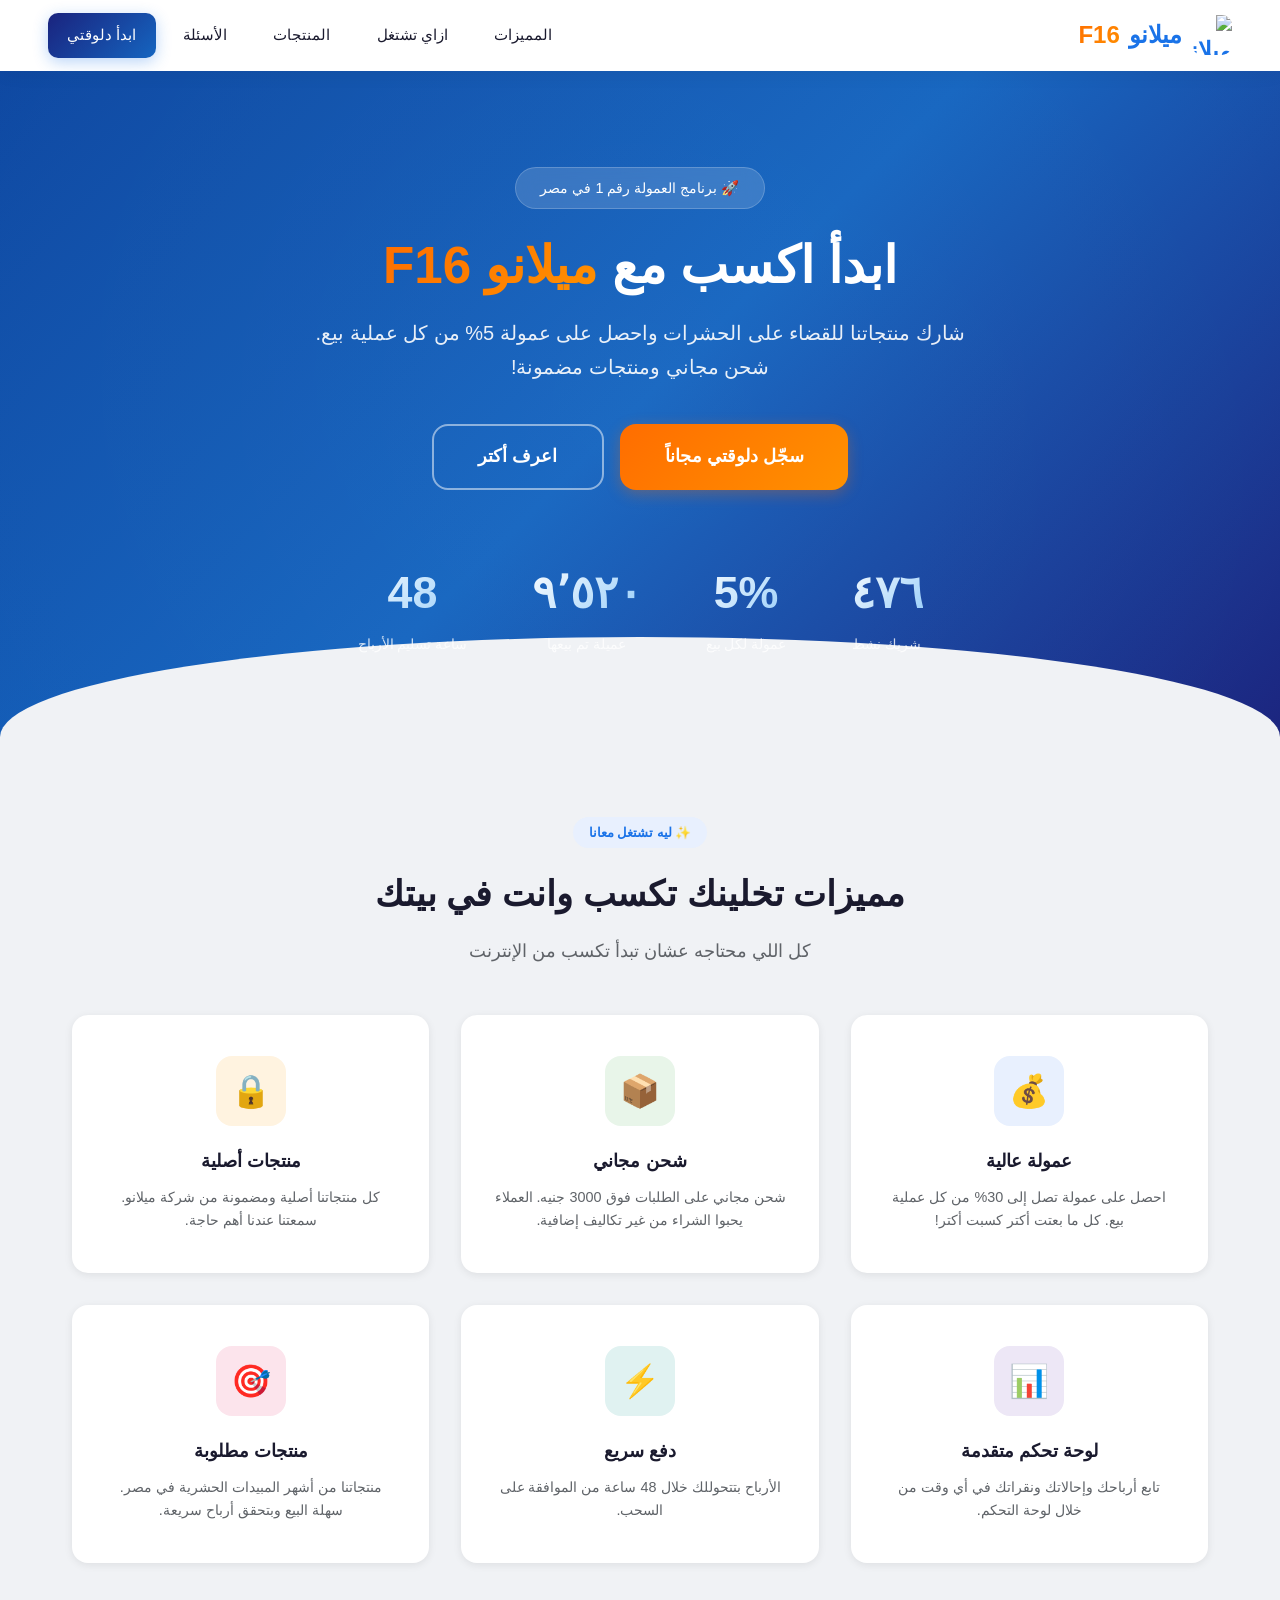
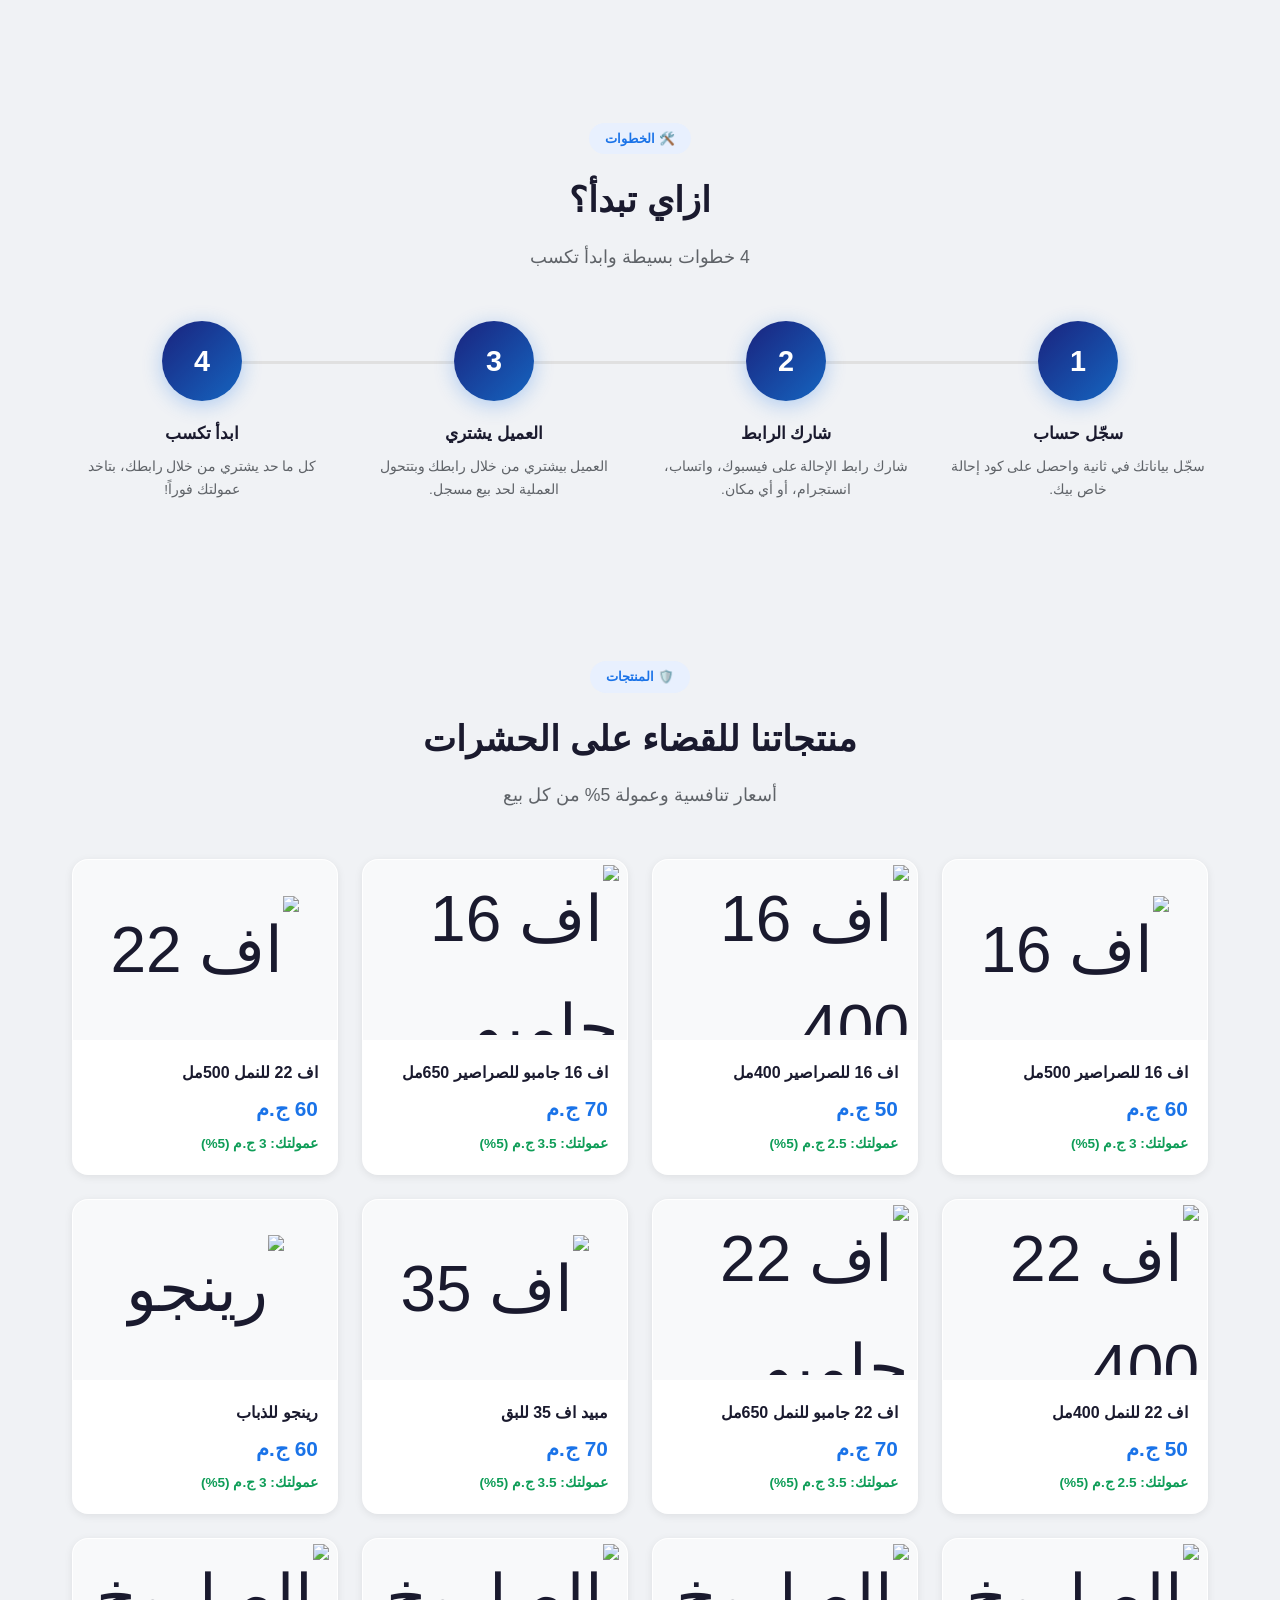
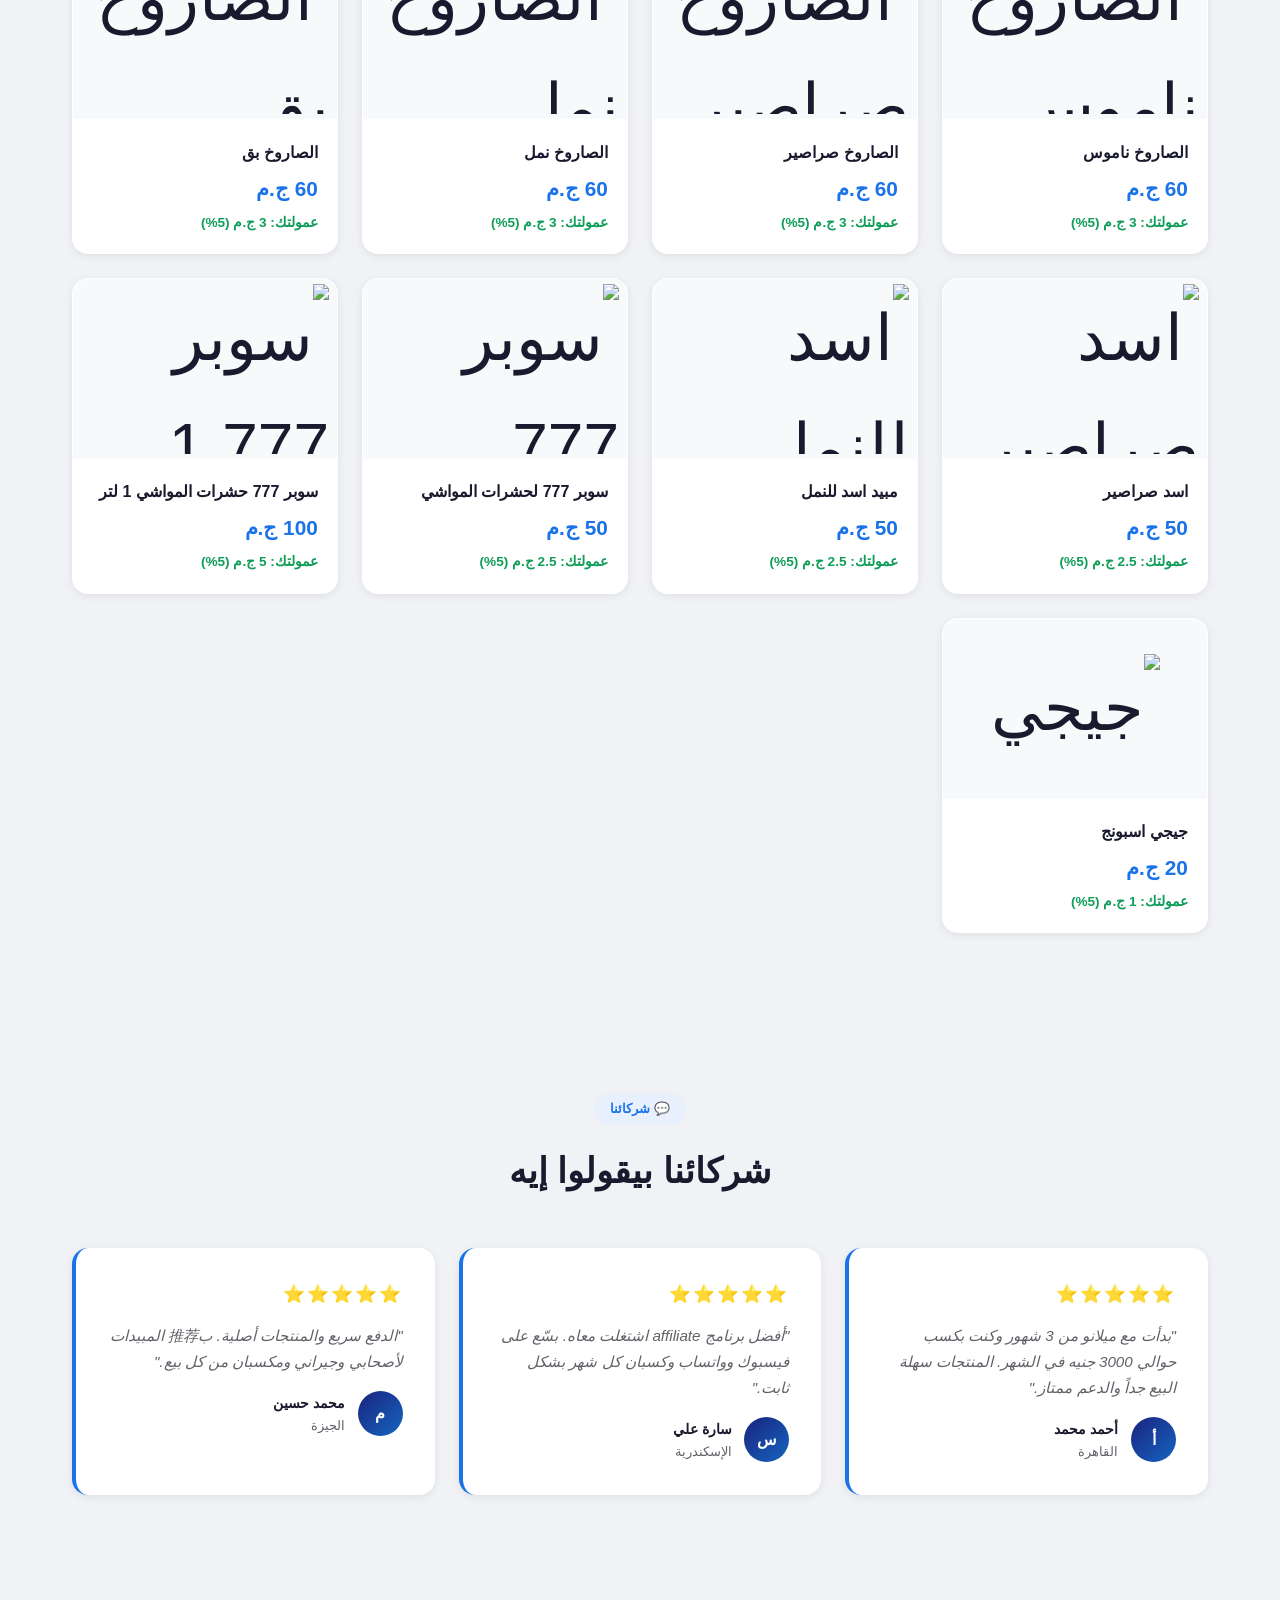
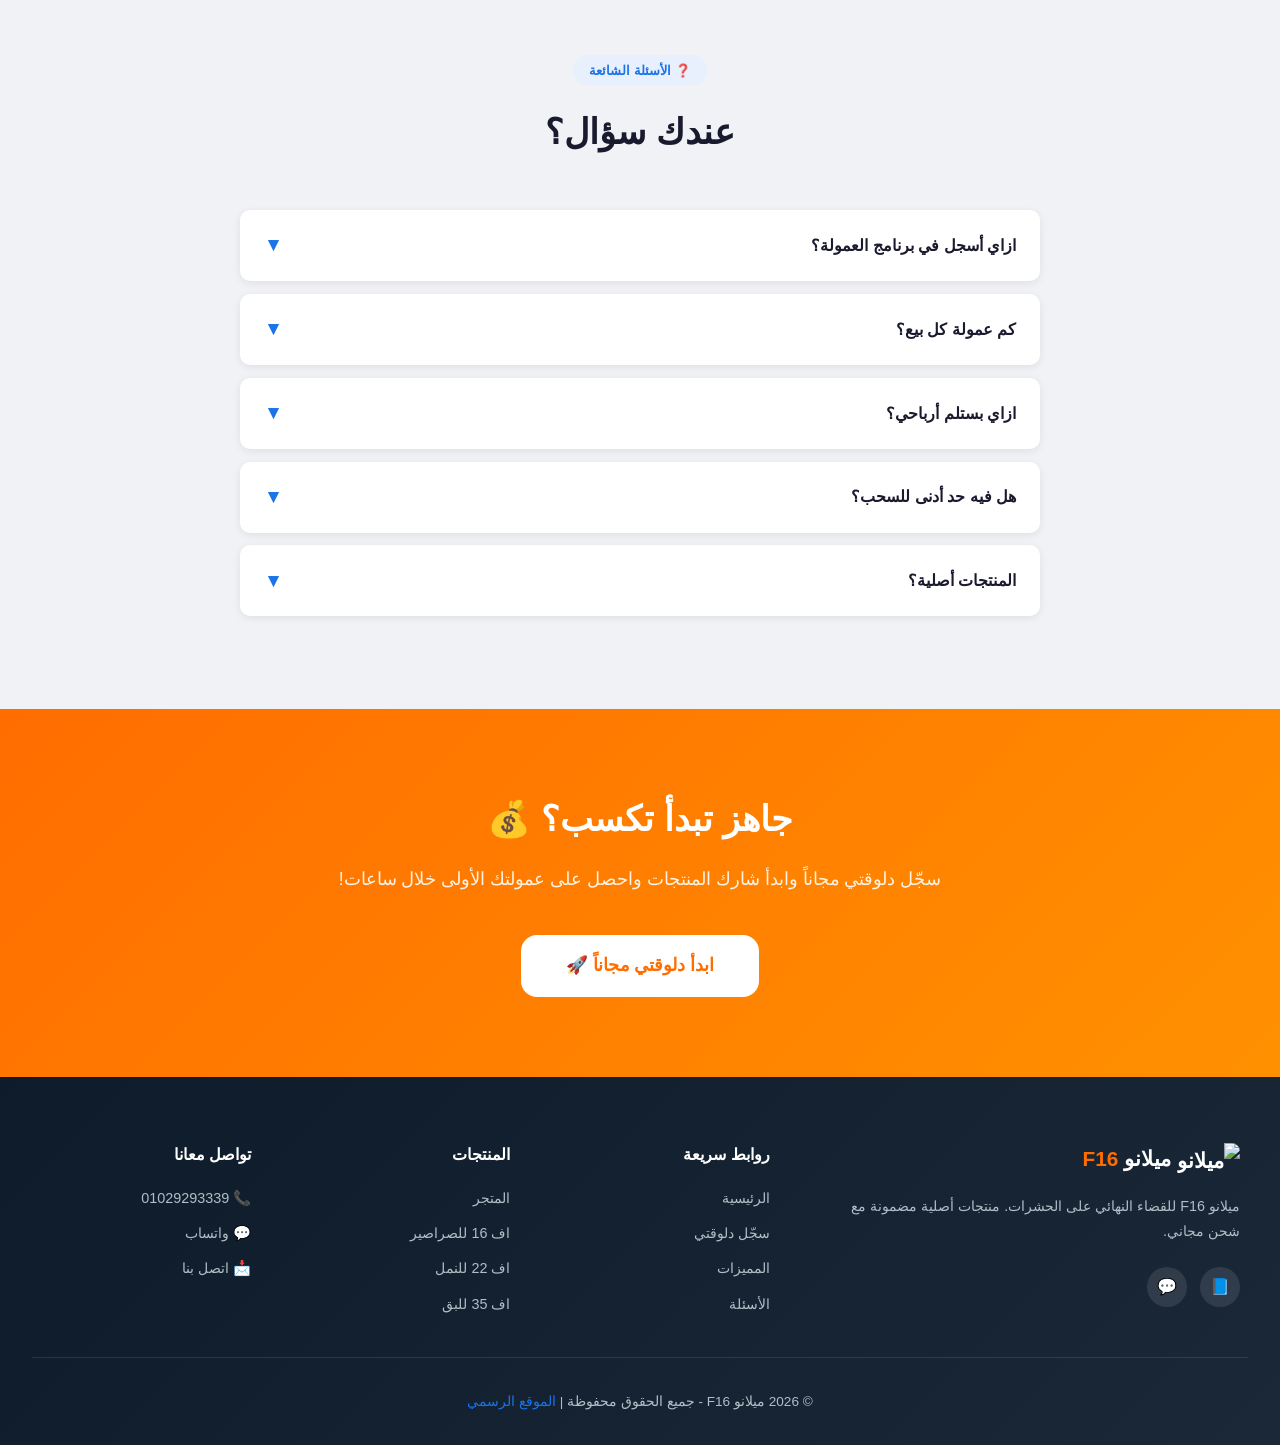
==== index.html @ 11ebfd8c "feat: add real brand logo + all 16 products with real images from milanof16.com" ====
<!DOCTYPE html>
<html lang="ar" dir="rtl">
<head>
  <meta charset="UTF-8">
  <meta name="viewport" content="width=device-width, initial-scale=1.0">
  <title>ميلانو F16 - برنامج الشراكة والعمولة</title>
  <link rel="stylesheet" href="css/landing.css">
  <link rel="icon" href="data:image/svg+xml,<svg xmlns='http://www.w3.org/2000/svg' viewBox='0 0 100 100'><text y='.9em' font-size='90'>🛡️</text></svg>">
</head>
<body>

  <nav class="navbar" id="navbar">
    <a href="index.html" class="navbar-brand">
      <img src="https://assets.wuiltstore.com/cmksv9bcw0ki601gn64lf4joy_Gemini_Generated_Image_8x0fug8x0fug8x0f.webp" alt="ميلانو" style="width:40px;height:40px;border-radius:10px;object-fit:cover">
      ميلانو <span>F16</span>
    </a>
    <div class="navbar-links">
      <a href="#features">المميزات</a>
      <a href="#how-it-works">ازاي تشتغل</a>
      <a href="#products">المنتجات</a>
      <a href="#faq">الأسئلة</a>
      <a href="auth.html" class="btn btn-primary">ابدأ دلوقتي</a>
    </div>
    <button class="mobile-toggle" onclick="document.querySelector('.navbar-links').classList.toggle('show')">☰</button>
  </nav>

  <section class="hero">
    <div class="hero-content">
      <div class="hero-badge">🚀 برنامج العمولة رقم 1 في مصر</div>
      <h1>ابدأ اكسب مع <span class="highlight">ميلانو F16</span></h1>
      <p>شارك منتجاتنا للقضاء على الحشرات واحصل على عمولة 5% من كل عملية بيع. شحن مجاني ومنتجات مضمونة!</p>
      <div class="hero-buttons">
        <a href="auth.html" class="btn btn-secondary btn-lg">سجّل دلوقتي مجاناً</a>
        <a href="#how-it-works" class="btn btn-outline btn-lg">اعرف أكتر</a>
      </div>
      <div class="hero-stats">
        <div class="hero-stat"><span class="num counter" data-target="500">0</span><span class="label">شريك نشط</span></div>
        <div class="hero-stat"><span class="num">5%</span><span class="label">عمولة لكل بيع</span></div>
        <div class="hero-stat"><span class="num counter" data-target="10000">0</span><span class="label">عميلة تم بيعها</span></div>
        <div class="hero-stat"><span class="num">48</span><span class="label">ساعة تسليم الأرباح</span></div>
      </div>
    </div>
  </section>

  <section class="section" id="features">
    <div class="section-header animate-in">
      <span class="badge">✨ ليه تشتغل معانا</span>
      <h2>مميزات تخلينك تكسب وانت في بيتك</h2>
      <p>كل اللي محتاجه عشان تبدأ تكسب من الإنترنت</p>
    </div>
    <div class="features-grid">
      <div class="feature-card animate-in">
        <div class="feature-icon blue">💰</div>
        <h3>عمولة عالية</h3>
        <p>احصل على عمولة تصل إلى 30% من كل عملية بيع. كل ما بعتت أكتر كسبت أكتر!</p>
      </div>
      <div class="feature-card animate-in">
        <div class="feature-icon green">📦</div>
        <h3>شحن مجاني</h3>
        <p>شحن مجاني على الطلبات فوق 3000 جنيه. العملاء يحبوا الشراء من غير تكاليف إضافية.</p>
      </div>
      <div class="feature-card animate-in">
        <div class="feature-icon orange">🔒</div>
        <h3>منتجات أصلية</h3>
        <p>كل منتجاتنا أصلية ومضمونة من شركة ميلانو. سمعتنا عندنا أهم حاجة.</p>
      </div>
      <div class="feature-card animate-in">
        <div class="feature-icon purple">📊</div>
        <h3>لوحة تحكم متقدمة</h3>
        <p>تابع أرباحك وإحالاتك ونقراتك في أي وقت من خلال لوحة التحكم.</p>
      </div>
      <div class="feature-card animate-in">
        <div class="feature-icon teal">⚡</div>
        <h3>دفع سريع</h3>
        <p>الأرباح بتتحوللك خلال 48 ساعة من الموافقة على السحب.</p>
      </div>
      <div class="feature-card animate-in">
        <div class="feature-icon red">🎯</div>
        <h3>منتجات مطلوبة</h3>
        <p>منتجاتنا من أشهر المبيدات الحشرية في مصر. سهلة البيع وبتحقق أرباح سريعة.</p>
      </div>
    </div>
  </section>

  <section class="section" id="how-it-works" style="background:var(--bg)">
    <div class="section-header animate-in">
      <span class="badge">🛠️ الخطوات</span>
      <h2>ازاي تبدأ؟</h2>
      <p>4 خطوات بسيطة وابدأ تكسب</p>
    </div>
    <div class="steps-container animate-in">
      <div class="step">
        <div class="step-num">1</div>
        <h3>سجّل حساب</h3>
        <p>سجّل بياناتك في ثانية واحصل على كود إحالة خاص بيك.</p>
      </div>
      <div class="step">
        <div class="step-num">2</div>
        <h3>شارك الرابط</h3>
        <p>شارك رابط الإحالة على فيسبوك، واتساب، انستجرام، أو أي مكان.</p>
      </div>
      <div class="step">
        <div class="step-num">3</div>
        <h3>العميل يشتري</h3>
        <p>العميل بيشتري من خلال رابطك وبتتحول العملية لحد بيع مسجل.</p>
      </div>
      <div class="step">
        <div class="step-num">4</div>
        <h3>ابدأ تكسب</h3>
        <p>كل ما حد يشتري من خلال رابطك، بتاخد عمولتك فوراً!</p>
      </div>
    </div>
  </section>

  <section class="section" id="products">
    <div class="section-header animate-in">
      <span class="badge">🛡️ المنتجات</span>
      <h2>منتجاتنا للقضاء على الحشرات</h2>
      <p>أسعار تنافسية وعمولة 5% من كل بيع</p>
    </div>
    <div class="products-grid animate-in">
      <div class="product-card"><div class="product-img-wrap" style="background:#f8f9fa;padding:.5rem"><img src="https://assets.wuiltstore.com/cmdiu58cl1tl501ks9ehv955z_1750433241132832061.png" alt="اف 16" style="max-height:170px;object-fit:contain"></div><div class="product-info"><h3>اف 16 للصراصير 500مل</h3><div class="product-price">60 ج.م</div><div class="product-commission">عمولتك: 3 ج.م (5%)</div></div></div>
      <div class="product-card"><div class="product-img-wrap" style="background:#f8f9fa;padding:.5rem"><img src="https://assets.wuiltstore.com/cmd7u4z8219le01g5d3noe3f0_1750434193411593051.png" alt="اف 16 400" style="max-height:170px;object-fit:contain"></div><div class="product-info"><h3>اف 16 للصراصير 400مل</h3><div class="product-price">50 ج.م</div><div class="product-commission">عمولتك: 2.5 ج.م (5%)</div></div></div>
      <div class="product-card"><div class="product-img-wrap" style="background:#f8f9fa;padding:.5rem"><img src="https://assets.wuiltstore.com/cmd7u5z0v1ac701ksgbt298xa_1750432766294011606.png" alt="اف 16 جامبو" style="max-height:170px;object-fit:contain"></div><div class="product-info"><h3>اف 16 جامبو للصراصير 650مل</h3><div class="product-price">70 ج.م</div><div class="product-commission">عمولتك: 3.5 ج.م (5%)</div></div></div>
      <div class="product-card"><div class="product-img-wrap" style="background:#f8f9fa;padding:.5rem"><img src="https://assets.wuiltstore.com/cmd7u4uf619l601g5cufc88nk_1750433228528482556.png" alt="اف 22" style="max-height:170px;object-fit:contain"></div><div class="product-info"><h3>اف 22 للنمل 500مل</h3><div class="product-price">60 ج.م</div><div class="product-commission">عمولتك: 3 ج.م (5%)</div></div></div>
      <div class="product-card"><div class="product-img-wrap" style="background:#f8f9fa;padding:.5rem"><img src="https://assets.wuiltstore.com/cmd7u4v5019l701g5cnbm9rlr_1750434208208242738.png" alt="اف 22 400" style="max-height:170px;object-fit:contain"></div><div class="product-info"><h3>اف 22 للنمل 400مل</h3><div class="product-price">50 ج.م</div><div class="product-commission">عمولتك: 2.5 ج.م (5%)</div></div></div>
      <div class="product-card"><div class="product-img-wrap" style="background:#f8f9fa;padding:.5rem"><img src="https://assets.wuiltstore.com/cmd7u4yly19ld01g57jpf00ev_1750433166133488427.png" alt="اف 22 جامبو" style="max-height:170px;object-fit:contain"></div><div class="product-info"><h3>اف 22 جامبو للنمل 650مل</h3><div class="product-price">70 ج.م</div><div class="product-commission">عمولتك: 3.5 ج.م (5%)</div></div></div>
      <div class="product-card"><div class="product-img-wrap" style="background:#f8f9fa;padding:.5rem"><img src="https://assets.wuiltstore.com/cmd7u4vuk19l801g5c6103zlq_1750433213166894989.png" alt="اف 35" style="max-height:170px;object-fit:contain"></div><div class="product-info"><h3>مبيد اف 35 للبق</h3><div class="product-price">70 ج.م</div><div class="product-commission">عمولتك: 3.5 ج.م (5%)</div></div></div>
      <div class="product-card"><div class="product-img-wrap" style="background:#f8f9fa;padding:.5rem"><img src="https://assets.wuiltstore.com/cmd7u4tpy19l501g5fqpbbe6w_1750433182306448668.png" alt="رينجو" style="max-height:170px;object-fit:contain"></div><div class="product-info"><h3>رينجو للذباب</h3><div class="product-price">60 ج.م</div><div class="product-commission">عمولتك: 3 ج.م (5%)</div></div></div>
      <div class="product-card"><div class="product-img-wrap" style="background:#f8f9fa;padding:.5rem"><img src="https://assets.wuiltstore.com/cmitdyi7d031q01kqaq93e5t8_WhatsApp_Image_2025-12-05_at_23.33.20_186c2329.jpg" alt="الصاروخ ناموس" style="max-height:170px;object-fit:contain"></div><div class="product-info"><h3>الصاروخ ناموس</h3><div class="product-price">60 ج.م</div><div class="product-commission">عمولتك: 3 ج.م (5%)</div></div></div>
      <div class="product-card"><div class="product-img-wrap" style="background:#f8f9fa;padding:.5rem"><img src="https://assets.wuiltstore.com/cmg84mc0c15kp01hn1f3t2iyh__D9_82_D8_B7_D8_B9_D9_87.jpg" alt="الصاروخ صراصير" style="max-height:170px;object-fit:contain"></div><div class="product-info"><h3>الصاروخ صراصير</h3><div class="product-price">60 ج.م</div><div class="product-commission">عمولتك: 3 ج.م (5%)</div></div></div>
      <div class="product-card"><div class="product-img-wrap" style="background:#f8f9fa;padding:.5rem"><img src="https://assets.wuiltstore.com/cmerex8wa4fih01ks3rj791aa__D8_AA_D8_B5_D9_85_D9_8A_D9_85__D8_A8_D8_AF_D9_88_D9_86__D8_B9_D9_86_D9_88_D8_A7_D9_86__3_.jpg" alt="الصاروخ نمل" style="max-height:170px;object-fit:contain"></div><div class="product-info"><h3>الصاروخ نمل</h3><div class="product-price">60 ج.م</div><div class="product-commission">عمولتك: 3 ج.م (5%)</div></div></div>
      <div class="product-card"><div class="product-img-wrap" style="background:#f8f9fa;padding:.5rem"><img src="https://assets.wuiltstore.com/cmerhpqh64fpz01ksclji35r9__D8_AA_D8_B5_D9_85_D9_8A_D9_85__D8_A8_D8_AF_D9_88_D9_86__D8_B9_D9_86_D9_88_D8_A7_D9_86__4_.jpg" alt="الصاروخ بق" style="max-height:170px;object-fit:contain"></div><div class="product-info"><h3>الصاروخ بق</h3><div class="product-price">60 ج.م</div><div class="product-commission">عمولتك: 3 ج.م (5%)</div></div></div>
      <div class="product-card"><div class="product-img-wrap" style="background:#f8f9fa;padding:.5rem"><img src="https://assets.wuiltstore.com/cmkn1ziyo07bf01gn0z6r4q9e__D8_AA_D8_B5_D9_85_D9_8A_D9_85__D8_A8_D8_AF_D9_88_D9_86__D8_B9_D9_86_D9_88_D8_A7_D9_86__6_.webp" alt="اسد صراصير" style="max-height:170px;object-fit:contain"></div><div class="product-info"><h3>اسد صراصير</h3><div class="product-price">50 ج.م</div><div class="product-commission">عمولتك: 2.5 ج.م (5%)</div></div></div>
      <div class="product-card"><div class="product-img-wrap" style="background:#f8f9fa;padding:.5rem"><img src="https://assets.wuiltstore.com/cmkn1ylzv07b801gn8r0d7svf__D8_AA_D8_B5_D9_85_D9_8A_D9_85__D8_A8_D8_AF_D9_88_D9_86__D8_B9_D9_86_D9_88_D8_A7_D9_86__5_.webp" alt="اسد للنمل" style="max-height:170px;object-fit:contain"></div><div class="product-info"><h3>مبيد اسد للنمل</h3><div class="product-price">50 ج.م</div><div class="product-commission">عمولتك: 2.5 ج.م (5%)</div></div></div>
      <div class="product-card"><div class="product-img-wrap" style="background:#f8f9fa;padding:.5rem"><img src="https://assets.wuiltstore.com/cmd7u4xzw19lc01g5648d25e0_1750433199283459882.png" alt="سوبر 777" style="max-height:170px;object-fit:contain"></div><div class="product-info"><h3>سوبر 777 لحشرات المواشي</h3><div class="product-price">50 ج.م</div><div class="product-commission">عمولتك: 2.5 ج.م (5%)</div></div></div>
      <div class="product-card"><div class="product-img-wrap" style="background:#f8f9fa;padding:.5rem"><img src="https://assets.wuiltstore.com/cmqf9has002wk01jn3r8x2g3a_41cOrJRr_eL._AC_.webp" alt="سوبر 777 1 لتر" style="max-height:170px;object-fit:contain"></div><div class="product-info"><h3>سوبر 777 حشرات المواشي 1 لتر</h3><div class="product-price">100 ج.م</div><div class="product-commission">عمولتك: 5 ج.م (5%)</div></div></div>
      <div class="product-card"><div class="product-img-wrap" style="background:#f8f9fa;padding:.5rem"><img src="https://assets.wuiltstore.com/cmevy2pce4pi101ksg08reses__D8_AA_D8_B5_D9_85_D9_8A_D9_85__D8_A8_D8_AF_D9_88_D9_86__D8_B9_D9_86_D9_88_D8_A7_D9_86__6_.jpg" alt="جيجي" style="max-height:170px;object-fit:contain"></div><div class="product-info"><h3>جيجي اسبونج</h3><div class="product-price">20 ج.م</div><div class="product-commission">عمولتك: 1 ج.م (5%)</div></div></div>
    </div>
  </section>

  <section class="section" style="background:var(--bg)">
    <div class="section-header animate-in">
      <span class="badge">💬 شركائنا</span>
      <h2>شركائنا بيقولوا إيه</h2>
    </div>
    <div class="testimonials-grid animate-in">
      <div class="testimonial-card">
        <div class="testimonial-stars">⭐⭐⭐⭐⭐</div>
        <div class="testimonial-text">"بدأت مع ميلانو من 3 شهور وكنت بكسب حوالي 3000 جنيه في الشهر. المنتجات سهلة البيع جداً والدعم ممتاز."</div>
        <div class="testimonial-author">
          <div class="testimonial-avatar">أ</div>
          <div><div class="testimonial-name">أحمد محمد</div><div class="testimonial-role">القاهرة</div></div>
        </div>
      </div>
      <div class="testimonial-card">
        <div class="testimonial-stars">⭐⭐⭐⭐⭐</div>
        <div class="testimonial-text">"أفضل برنامج affiliate اشتغلت معاه. بسّع على فيسبوك وواتساب وكسبان كل شهر بشكل ثابت."</div>
        <div class="testimonial-author">
          <div class="testimonial-avatar">س</div>
          <div><div class="testimonial-name">سارة علي</div><div class="testimonial-role">الإسكندرية</div></div>
        </div>
      </div>
      <div class="testimonial-card">
        <div class="testimonial-stars">⭐⭐⭐⭐⭐</div>
        <div class="testimonial-text">"الدفع سريع والمنتجات أصلية. ب推荐 المبيدات لأصحابي وجيراني ومكسبان من كل بيع."</div>
        <div class="testimonial-author">
          <div class="testimonial-avatar">م</div>
          <div><div class="testimonial-name">محمد حسين</div><div class="testimonial-role">الجيزة</div></div>
        </div>
      </div>
    </div>
  </section>

  <section class="section" id="faq">
    <div class="section-header animate-in">
      <span class="badge">❓ الأسئلة الشائعة</span>
      <h2>عندك سؤال؟</h2>
    </div>
    <div class="faq-list animate-in">
      <div class="faq-item">
        <div class="faq-question" onclick="toggleFaq(this)">ازاي أسجل في برنامج العمولة؟ <span class="faq-arrow">▼</span></div>
        <div class="faq-answer">سجّل حساب مجاني من صفحة التسجيل، وهتحصل على كود إحالة خاص بيك تقدر تشاركه مع أي حد.</div>
      </div>
      <div class="faq-item">
        <div class="faq-question" onclick="toggleFaq(this)">كم عمولة كل بيع؟ <span class="faq-arrow">▼</span></div>
        <div class="faq-answer">العمولة 5% من سعر كل منتج. يعني لو بعت منتج ب 60 جنيه بتاخد 3 جنيه عمولة.</div>
      </div>
      <div class="faq-item">
        <div class="faq-question" onclick="toggleFaq(this)">ازاي بستلم أرباحي؟ <span class="faq-arrow">▼</span></div>
        <div class="faq-answer">بتطلب سحب من لوحة التحكم والدفع بيتم خلال 48 ساعة على فودافون كاش أو وي كاش.</div>
      </div>
      <div class="faq-item">
        <div class="faq-question" onclick="toggleFaq(this)">هل فيه حد أدنى للسحب؟ <span class="faq-arrow">▼</span></div>
        <div class="faq-answer">الحد الأدنى للسحب هو 50 جنيه مصري.</div>
      </div>
      <div class="faq-item">
        <div class="faq-question" onclick="toggleFaq(this)">المنتجات أصلية؟ <span class="faq-arrow">▼</span></div>
        <div class="faq-answer">أيوه، كل منتجاتنا أصلية ومضمونة من شركة ميلانو. سمعتنا عندنا أهم حاجة.</div>
      </div>
    </div>
  </section>

  <section class="cta">
    <h2>جاهز تبدأ تكسب؟ 💰</h2>
    <p>سجّل دلوقتي مجاناً وابدأ شارك المنتجات واحصل على عمولتك الأولى خلال ساعات!</p>
    <a href="auth.html" class="btn btn-lg" style="background:white;color:#ff6d00">ابدأ دلوقتي مجاناً 🚀</a>
  </section>

  <footer class="footer">
    <div class="footer-grid">
      <div>
        <div class="footer-brand"><img src="https://assets.wuiltstore.com/cmksv9bcw0ki601gn64lf4joy_Gemini_Generated_Image_8x0fug8x0fug8x0f.webp" alt="ميلانو" style="width:30px;height:30px;border-radius:8px;object-fit:cover;vertical-align:middle"> ميلانو <span>F16</span></div>
        <p class="footer-desc">ميلانو F16 للقضاء النهائي على الحشرات. منتجات أصلية مضمونة مع شحن مجاني.</p>
        <div class="footer-social">
          <a href="https://www.facebook.com/milanof16.22" target="_blank">📘</a>
          <a href="http://wa.me/+201551278606" target="_blank">💬</a>
        </div>
      </div>
      <div>
        <h4>روابط سريعة</h4>
        <ul class="footer-links">
          <li><a href="index.html">الرئيسية</a></li>
          <li><a href="auth.html">سجّل دلوقتي</a></li>
          <li><a href="#features">المميزات</a></li>
          <li><a href="#faq">الأسئلة</a></li>
        </ul>
      </div>
      <div>
        <h4>المنتجات</h4>
        <ul class="footer-links">
          <li><a href="http://milanof16.com/ar/shop">المتجر</a></li>
          <li><a href="#">اف 16 للصراصير</a></li>
          <li><a href="#">اف 22 للنمل</a></li>
          <li><a href="#">اف 35 للبق</a></li>
        </ul>
      </div>
      <div>
        <h4>تواصل معانا</h4>
        <ul class="footer-links">
          <li><a href="tel:01029293339">📞 01029293339</a></li>
          <li><a href="http://wa.me/+201551278606">💬 واتساب</a></li>
          <li><a href="http://milanof16.com/ar/contact-us">📩 اتصل بنا</a></li>
        </ul>
      </div>
    </div>
    <div class="footer-bottom">
      <p>© 2026 ميلانو F16 - جميع الحقوق محفوظة | <a href="http://milanof16.com/ar" style="color:var(--primary)">الموقع الرسمي</a></p>
    </div>
  </footer>

  <div class="toast-container" id="toast-container"></div>

  <script>
    function toggleFaq(el) {
      el.parentElement.classList.toggle('open');
    }

    // Navbar scroll effect
    window.addEventListener('scroll', () => {
      document.getElementById('navbar').classList.toggle('scrolled', window.scrollY > 50);
    });

    // Animate on scroll
    const observer = new IntersectionObserver((entries) => {
      entries.forEach(entry => {
        if (entry.isIntersecting) {
          entry.target.classList.add('visible');
        }
      });
    }, { threshold: 0.1 });

    document.querySelectorAll('.animate-in').forEach(el => observer.observe(el));

    // Counter animation
    function animateCounters() {
      document.querySelectorAll('.counter').forEach(counter => {
        const target = parseInt(counter.getAttribute('data-target'));
        const duration = 2000;
        const step = target / (duration / 16);
        let current = 0;
        const timer = setInterval(() => {
          current += step;
          if (current >= target) {
            counter.textContent = target.toLocaleString('ar-EG') + '+';
            clearInterval(timer);
          } else {
            counter.textContent = Math.floor(current).toLocaleString('ar-EG');
          }
        }, 16);
      });
    }

    // Run counter when hero is visible
    const heroObserver = new IntersectionObserver((entries) => {
      entries.forEach(entry => {
        if (entry.isIntersecting) {
          animateCounters();
          heroObserver.disconnect();
        }
      });
    });

    const heroStats = document.querySelector('.hero-stats');
    if (heroStats) heroObserver.observe(heroStats);

    // Toast notification
    function showToast(message, type = 'info') {
      const container = document.getElementById('toast-container');
      const toast = document.createElement('div');
      toast.className = `toast toast-${type}`;
      toast.innerHTML = message;
      container.appendChild(toast);
      setTimeout(() => toast.remove(), 3000);
    }
  </script>
</body>
</html>
---- css/landing.css ----
*{margin:0;padding:0;box-sizing:border-box}
:root{--primary:#1a73e8;--primary-dark:#1557b0;--primary-light:#e8f0fe;--secondary:#ff6d00;--secondary-dark:#e65100;--secondary-light:#fff3e0;--success:#0f9d58;--success-light:#e8f5e9;--danger:#d93025;--danger-light:#fce4ec;--warning:#f9ab00;--warning-light:#fff8e1;--purple:#7c4dff;--purple-light:#ede7f6;--teal:#00897b;--teal-light:#e0f2f1;--bg:#f0f2f5;--card-bg:#ffffff;--text:#1a1a2e;--text-secondary:#5f6368;--border:#e0e0e0;--shadow:0 2px 8px rgba(0,0,0,0.08);--shadow-md:0 4px 16px rgba(0,0,0,0.1);--shadow-lg:0 8px 32px rgba(0,0,0,0.15);--radius:16px;--radius-sm:10px;--radius-xs:6px}
body{font-family:'Segoe UI',Tahoma,Geneva,Verdana,sans-serif;direction:rtl;text-align:right;background:var(--bg);color:var(--text);line-height:1.7;min-height:100vh}
a{text-decoration:none;color:inherit}ul{list-style:none}img{max-width:100%}
::selection{background:var(--primary);color:white}
@keyframes fadeInUp{from{opacity:0;transform:translateY(30px)}to{opacity:1;transform:translateY(0)}}
@keyframes pulse{0%,100%{transform:scale(1)}50%{transform:scale(1.05)}}
@keyframes spin{to{transform:rotate(360deg)}}
@keyframes float{0%,100%{transform:translateY(0)}50%{transform:translateY(-10px)}}
@keyframes countUp{from{opacity:0;transform:scale(0.5)}to{opacity:1;transform:scale(1)}}
@keyframes slideIn{from{opacity:0;transform:translateX(20px)}to{opacity:1;transform:translateX(0)}}
.animate-in{opacity:0;transform:translateY(30px);transition:all 0.6s cubic-bezier(.22,1,.36,1)}.animate-in.visible{opacity:1;transform:translateY(0)}

.navbar{background:rgba(255,255,255,0.95);backdrop-filter:blur(20px);box-shadow:0 1px 20px rgba(0,0,0,0.06);padding:.8rem 3rem;display:flex;align-items:center;justify-content:space-between;position:sticky;top:0;z-index:1000;transition:all .3s}
.navbar.scrolled{box-shadow:0 4px 20px rgba(0,0,0,0.1)}
.navbar-brand{display:flex;align-items:center;gap:.6rem;font-size:1.5rem;font-weight:800;color:var(--primary)}
.navbar-brand .logo-icon{width:40px;height:40px;background:linear-gradient(135deg,#1a237e,#1565c0);border-radius:10px;display:flex;align-items:center;justify-content:center;color:white;font-size:1.2rem}
.navbar-brand span{background:linear-gradient(135deg,#ff6d00,#ff9100);-webkit-background-clip:text;-webkit-text-fill-color:transparent}
.navbar-links{display:flex;gap:.5rem;align-items:center}
.navbar-links a{padding:.6rem 1.2rem;border-radius:var(--radius-sm);font-weight:500;transition:all .3s;font-size:.95rem}
.navbar-links a:hover{background:var(--primary-light);color:var(--primary)}
.mobile-toggle{display:none;background:none;border:none;font-size:1.5rem;cursor:pointer;color:var(--text)}

.hero{background:linear-gradient(135deg,#0d47a1 0%,#1565c0 50%,#1a237e 100%);color:white;padding:6rem 2rem 5rem;text-align:center;position:relative;overflow:hidden}
.hero::before{content:'';position:absolute;top:-50%;left:-50%;width:200%;height:200%;background:radial-gradient(circle,rgba(255,255,255,0.03) 0%,transparent 70%);animation:pulse 8s ease-in-out infinite}
.hero::after{content:'';position:absolute;bottom:-100px;left:0;right:0;height:200px;background:var(--bg);border-radius:50% 50% 0 0}
.hero-content{position:relative;z-index:1;max-width:800px;margin:0 auto}
.hero-badge{display:inline-block;background:rgba(255,255,255,0.15);backdrop-filter:blur(10px);padding:.5rem 1.5rem;border-radius:50px;font-size:.9rem;margin-bottom:1.5rem;border:1px solid rgba(255,255,255,0.2);animation:fadeInUp .6s ease}
.hero h1{font-size:3.2rem;margin-bottom:1rem;animation:fadeInUp .8s ease;line-height:1.3}
.hero h1 .highlight{background:linear-gradient(135deg,#ff6d00,#ff9100);-webkit-background-clip:text;-webkit-text-fill-color:transparent;display:inline-block}
.hero p{font-size:1.25rem;opacity:.9;max-width:650px;margin:0 auto 2.5rem;animation:fadeInUp 1s ease}
.hero-buttons{display:flex;gap:1rem;justify-content:center;flex-wrap:wrap;animation:fadeInUp 1.2s ease}
.hero-stats{display:flex;justify-content:center;gap:4rem;margin-top:4rem;position:relative;z-index:1;animation:fadeInUp 1.4s ease}
.hero-stat{text-align:center}
.hero-stat .num{font-size:2.8rem;font-weight:800;display:block;background:linear-gradient(135deg,#fff,#90caf9);-webkit-background-clip:text;-webkit-text-fill-color:transparent}
.hero-stat .label{font-size:.9rem;opacity:.8}

.btn{display:inline-flex;align-items:center;justify-content:center;gap:.5rem;padding:.8rem 2rem;border-radius:var(--radius-sm);font-weight:600;font-size:1rem;cursor:pointer;border:none;transition:all .3s cubic-bezier(.22,1,.36,1);text-align:center;position:relative;overflow:hidden}
.btn:active{transform:scale(.97)}
.btn-primary{background:linear-gradient(135deg,#1a237e,#1565c0);color:white;box-shadow:0 4px 15px rgba(26,115,232,0.3)}
.btn-primary:hover{transform:translateY(-3px);box-shadow:0 8px 25px rgba(26,115,232,0.4)}
.btn-secondary{background:linear-gradient(135deg,#ff6d00,#ff9100);color:white;box-shadow:0 4px 15px rgba(255,109,0,0.3)}
.btn-secondary:hover{transform:translateY(-3px);box-shadow:0 8px 25px rgba(255,109,0,0.4)}
.btn-success{background:linear-gradient(135deg,#0f9d58,#00c853);color:white}
.btn-success:hover{transform:translateY(-3px)}
.btn-outline{background:transparent;color:white;border:2px solid rgba(255,255,255,0.5)}
.btn-outline:hover{background:white;color:var(--primary);border-color:white}
.btn-ghost{background:transparent;color:var(--text-secondary);border:1px solid var(--border)}
.btn-ghost:hover{background:var(--bg);border-color:var(--primary);color:var(--primary)}
.btn-lg{padding:1rem 2.8rem;font-size:1.1rem;border-radius:var(--radius)}
.btn-sm{padding:.45rem 1rem;font-size:.85rem}
.btn-block{display:flex;width:100%}

.section{padding:5rem 2rem;max-width:1200px;margin:0 auto}
.section-header{text-align:center;margin-bottom:3rem}
.section-header .badge{display:inline-block;background:var(--primary-light);color:var(--primary);padding:.3rem 1rem;border-radius:50px;font-size:.8rem;font-weight:600;margin-bottom:1rem}
.section-header h2{font-size:2.2rem;margin-bottom:.8rem}
.section-header p{color:var(--text-secondary);font-size:1.1rem;max-width:600px;margin:0 auto}

.features-grid{display:grid;grid-template-columns:repeat(3,1fr);gap:2rem}
.feature-card{background:var(--card-bg);border-radius:var(--radius);padding:2.5rem 2rem;text-align:center;box-shadow:var(--shadow);transition:all .4s cubic-bezier(.22,1,.36,1);position:relative;overflow:hidden;border:1px solid transparent}
.feature-card::before{content:'';position:absolute;top:0;left:0;right:0;height:4px;background:linear-gradient(135deg,#1a237e,#1565c0);transform:scaleX(0);transition:transform .4s}
.feature-card:hover{transform:translateY(-8px);box-shadow:var(--shadow-lg);border-color:var(--primary-light)}
.feature-card:hover::before{transform:scaleX(1)}
.feature-icon{width:70px;height:70px;border-radius:var(--radius);display:flex;align-items:center;justify-content:center;font-size:2rem;margin:0 auto 1.2rem;transition:transform .3s}
.feature-card:hover .feature-icon{transform:scale(1.1) rotate(-5deg)}
.feature-icon.blue{background:var(--primary-light)}.feature-icon.green{background:var(--success-light)}.feature-icon.orange{background:var(--secondary-light)}.feature-icon.purple{background:var(--purple-light)}.feature-icon.teal{background:var(--teal-light)}.feature-icon.red{background:var(--danger-light)}
.feature-card h3{margin-bottom:.6rem;font-size:1.15rem}.feature-card p{color:var(--text-secondary);font-size:.9rem;line-height:1.6}

.steps-container{display:grid;grid-template-columns:repeat(4,1fr);gap:2rem;margin-top:2rem;position:relative}
.steps-container::before{content:'';position:absolute;top:40px;left:10%;right:10%;height:3px;background:var(--border);z-index:0}
.step{text-align:center;position:relative;z-index:1}
.step-num{width:80px;height:80px;background:linear-gradient(135deg,#1a237e,#1565c0);color:white;border-radius:50%;display:flex;align-items:center;justify-content:center;font-size:1.8rem;font-weight:800;margin:0 auto 1.2rem;box-shadow:0 4px 20px rgba(26,115,232,0.3);transition:all .3s}
.step:hover .step-num{transform:scale(1.1);box-shadow:0 8px 30px rgba(26,115,232,0.4)}
.step h3{margin-bottom:.4rem;font-size:1.05rem}.step p{color:var(--text-secondary);font-size:.85rem}

.products-grid{display:grid;grid-template-columns:repeat(auto-fill,minmax(260px,1fr));gap:1.5rem}
.product-card{background:var(--card-bg);border-radius:var(--radius);overflow:hidden;box-shadow:var(--shadow);transition:all .3s;border:1px solid transparent}
.product-card:hover{transform:translateY(-5px);box-shadow:var(--shadow-lg);border-color:var(--primary-light)}
.product-img-wrap{height:180px;display:flex;align-items:center;justify-content:center;font-size:4rem;position:relative}
.product-info{padding:1.2rem}
.product-info h3{font-size:1rem;margin-bottom:.3rem}
.product-price{color:var(--primary);font-weight:700;font-size:1.3rem}
.product-commission{color:var(--success);font-size:.85rem;margin-top:.3rem;font-weight:600}

.cta{background:linear-gradient(135deg,#ff6d00,#ff9100);color:white;padding:5rem 2rem;text-align:center;position:relative;overflow:hidden}
.cta h2{font-size:2.2rem;margin-bottom:1rem;position:relative}
.cta p{margin-bottom:2.5rem;opacity:.9;font-size:1.1rem;position:relative}
.cta .btn{position:relative}

.testimonials-grid{display:grid;grid-template-columns:repeat(auto-fit,minmax(320px,1fr));gap:1.5rem}
.testimonial-card{background:var(--card-bg);border-radius:var(--radius);padding:2rem;box-shadow:var(--shadow);transition:all .3s;border-left:4px solid var(--primary)}
.testimonial-card:hover{transform:translateY(-3px);box-shadow:var(--shadow-md)}
.testimonial-stars{color:#ffc107;font-size:1.1rem;margin-bottom:.8rem;letter-spacing:2px}
.testimonial-text{color:var(--text-secondary);font-style:italic;margin-bottom:1rem;line-height:1.7;font-size:.95rem}
.testimonial-author{display:flex;align-items:center;gap:.8rem}
.testimonial-avatar{width:45px;height:45px;background:linear-gradient(135deg,#1a237e,#1565c0);border-radius:50%;display:flex;align-items:center;justify-content:center;color:white;font-weight:700}
.testimonial-name{font-weight:600;font-size:.9rem}.testimonial-role{font-size:.8rem;color:var(--text-secondary)}

.faq-list{max-width:800px;margin:0 auto}
.faq-item{background:var(--card-bg);border-radius:var(--radius-sm);margin-bottom:.8rem;box-shadow:var(--shadow);overflow:hidden;transition:all .3s}
.faq-item:hover{box-shadow:var(--shadow-md)}
.faq-question{padding:1.2rem 1.5rem;cursor:pointer;font-weight:600;display:flex;justify-content:space-between;align-items:center;transition:all .3s}
.faq-question:hover{color:var(--primary)}
.faq-arrow{transition:transform .3s;color:var(--primary);font-size:1.2rem}
.faq-item.open .faq-arrow{transform:rotate(180deg)}
.faq-answer{padding:0 1.5rem;max-height:0;overflow:hidden;transition:all .4s cubic-bezier(.22,1,.36,1);color:var(--text-secondary);font-size:.95rem;line-height:1.7}
.faq-item.open .faq-answer{padding:0 1.5rem 1.2rem;max-height:300px}

.footer{background:linear-gradient(135deg,#0d1b2a,#1b2838);color:#b0bec5;padding:4rem 2rem 2rem}
.footer-grid{display:grid;grid-template-columns:2fr 1fr 1fr 1fr;gap:3rem;max-width:1200px;margin:0 auto}
.footer-brand{font-size:1.3rem;font-weight:700;color:white;margin-bottom:1rem}.footer-brand span{color:var(--secondary)}
.footer-desc{font-size:.9rem;line-height:1.7;margin-bottom:1.5rem}
.footer h4{color:white;font-size:1rem;margin-bottom:1rem}
.footer-links li{margin-bottom:.5rem}.footer-links a{font-size:.9rem;transition:color .2s}.footer-links a:hover{color:var(--primary)}
.footer-social{display:flex;gap:.8rem}
.footer-social a{width:40px;height:40px;background:rgba(255,255,255,0.1);border-radius:50%;display:flex;align-items:center;justify-content:center;transition:all .3s;color:inherit}
.footer-social a:hover{background:var(--primary);color:white;transform:translateY(-3px)}
.footer-bottom{text-align:center;padding-top:2rem;margin-top:2rem;border-top:1px solid rgba(255,255,255,0.1);font-size:.85rem}

.auth-container{min-height:100vh;display:flex;align-items:center;justify-content:center;padding:2rem;background:linear-gradient(135deg,#0d47a1,#1a237e);position:relative;overflow:hidden}
.auth-container::before{content:'';position:absolute;top:-50%;left:-50%;width:200%;height:200%;background:radial-gradient(circle,rgba(255,255,255,0.03) 0%,transparent 70%);animation:pulse 8s ease-in-out infinite}
.auth-card{background:var(--card-bg);border-radius:var(--radius);box-shadow:var(--shadow-lg);width:100%;max-width:480px;padding:3rem;position:relative;z-index:1;animation:fadeInUp .6s ease}
.auth-header{text-align:center;margin-bottom:2rem}
.auth-header .logo{font-size:2rem;margin-bottom:.5rem}
.auth-header h1{font-size:1.8rem;margin-bottom:.3rem}.auth-header p{color:var(--text-secondary);font-size:.95rem}
.auth-tabs{display:flex;margin-bottom:2rem;background:var(--bg);border-radius:var(--radius-sm);padding:4px}
.auth-tab{flex:1;padding:.7rem;text-align:center;border-radius:8px;cursor:pointer;font-weight:600;transition:all .3s;border:none;background:transparent;font-size:.95rem;font-family:inherit}
.auth-tab.active{background:var(--primary);color:white;box-shadow:0 4px 12px rgba(26,115,232,0.3)}
.auth-divider{display:flex;align-items:center;gap:1rem;margin:1.5rem 0;color:var(--text-secondary);font-size:.85rem}
.auth-divider::before,.auth-divider::after{content:'';flex:1;height:1px;background:var(--border)}

.form-group{margin-bottom:1.2rem}
.form-group label{display:block;margin-bottom:.4rem;font-weight:600;font-size:.9rem}
.form-group input,.form-group select,.form-group textarea{width:100%;padding:.85rem 1rem;border:2px solid var(--border);border-radius:var(--radius-sm);font-size:1rem;transition:all .3s;font-family:inherit;background:var(--bg)}
.form-group input:focus,.form-group select:focus{outline:none;border-color:var(--primary);background:white;box-shadow:0 0 0 4px rgba(26,115,232,0.1)}
.form-error{color:var(--danger);font-size:.8rem;margin-top:.3rem}
.alert{padding:1rem 1.2rem;border-radius:var(--radius-sm);margin-bottom:1rem;font-size:.9rem;display:flex;align-items:center;gap:.8rem}
.alert-success{background:var(--success-light);color:#2e7d32;border:1px solid #c8e6c9}
.alert-error{background:var(--danger-light);color:#c62828;border:1px solid #f8bbd0}
.spinner{display:inline-block;width:20px;height:20px;border:3px solid rgba(255,255,255,0.3);border-radius:50%;border-top-color:white;animation:spin .8s linear infinite}
.spinner-dark{border-color:rgba(0,0,0,0.1);border-top-color:var(--primary)}

.counter{display:inline-block;animation:countUp .6s ease forwards}

@media(max-width:1024px){.features-grid{grid-template-columns:repeat(2,1fr)}.steps-container{grid-template-columns:repeat(2,1fr)}.footer-grid{grid-template-columns:repeat(2,1fr)}}
@media(max-width:768px){.navbar{padding:.8rem 1.5rem}.navbar-links{display:none}.mobile-toggle{display:block}.hero{padding:4rem 1.5rem}.hero h1{font-size:2rem}.hero-stats{flex-direction:column;gap:1.5rem}.features-grid{grid-template-columns:1fr}.steps-container{grid-template-columns:1fr}.footer-grid{grid-template-columns:1fr}.section{padding:3rem 1.5rem}.testimonials-grid{grid-template-columns:1fr}}
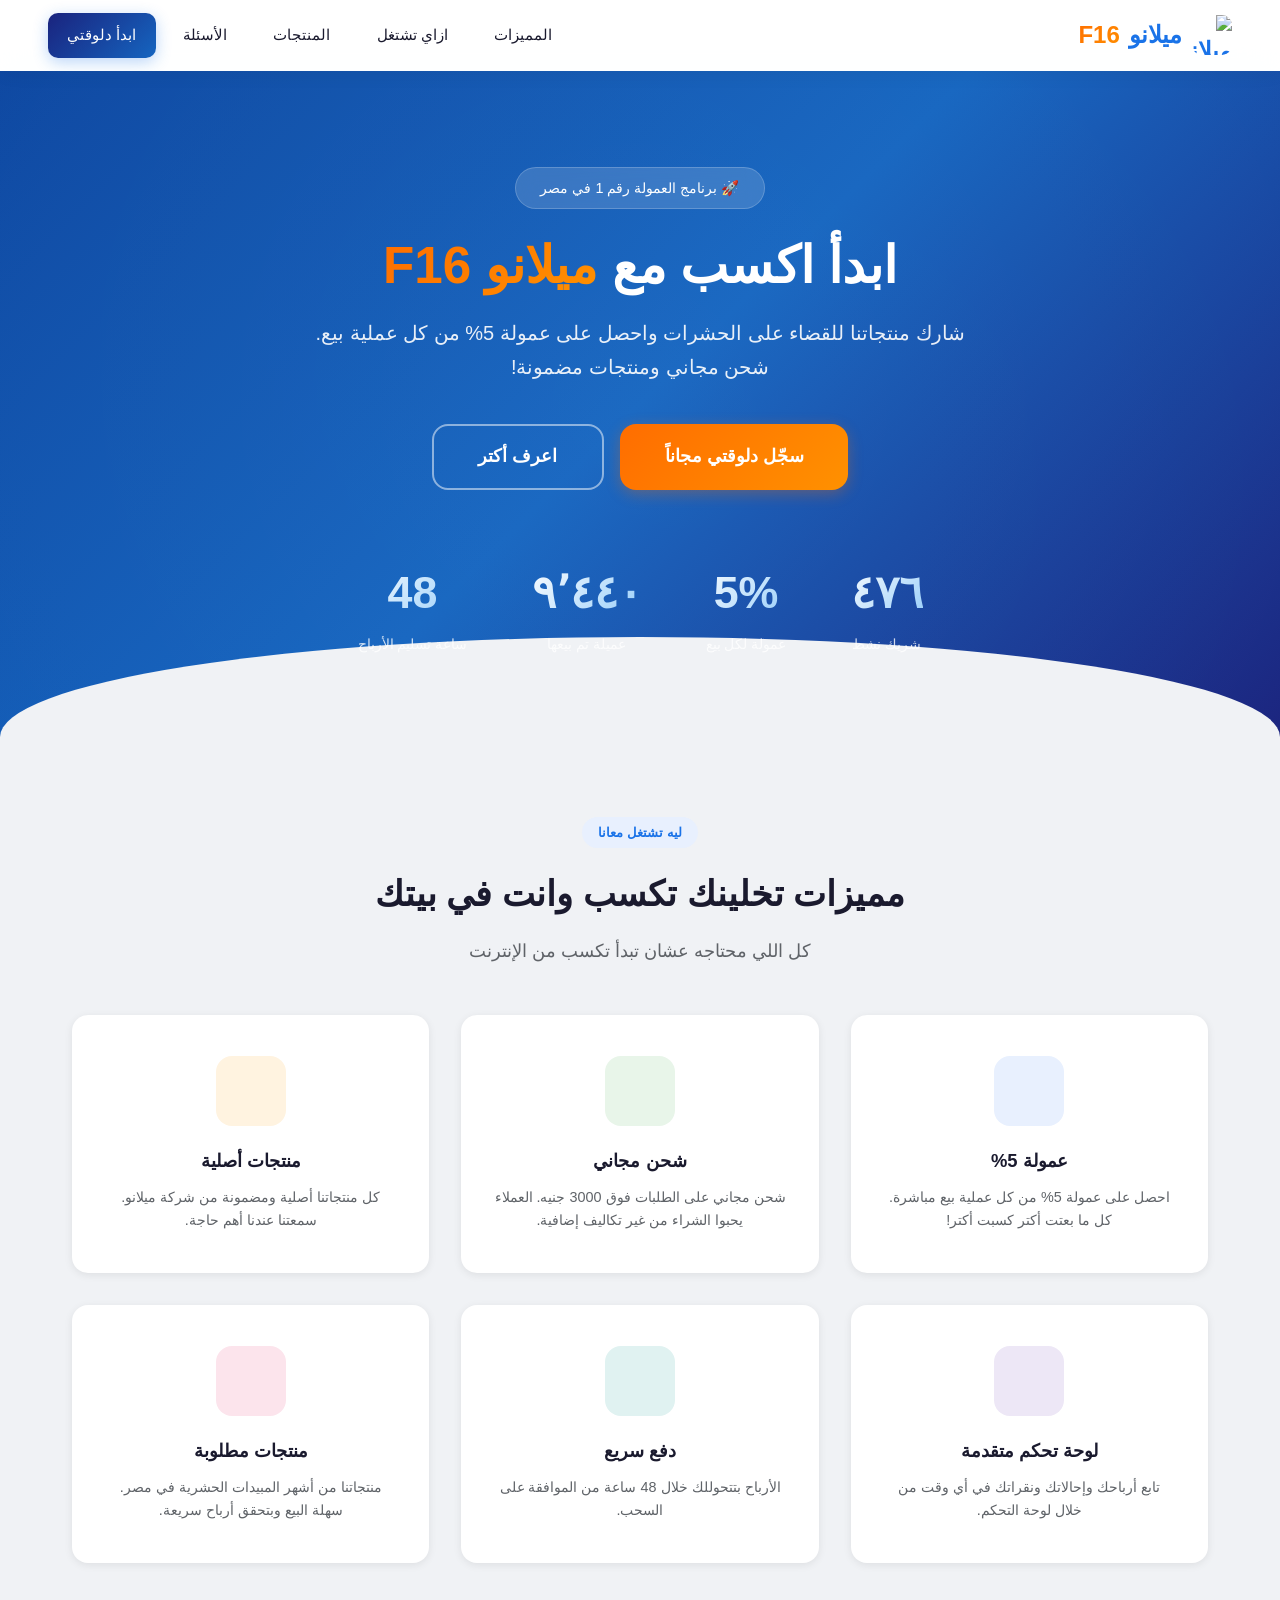
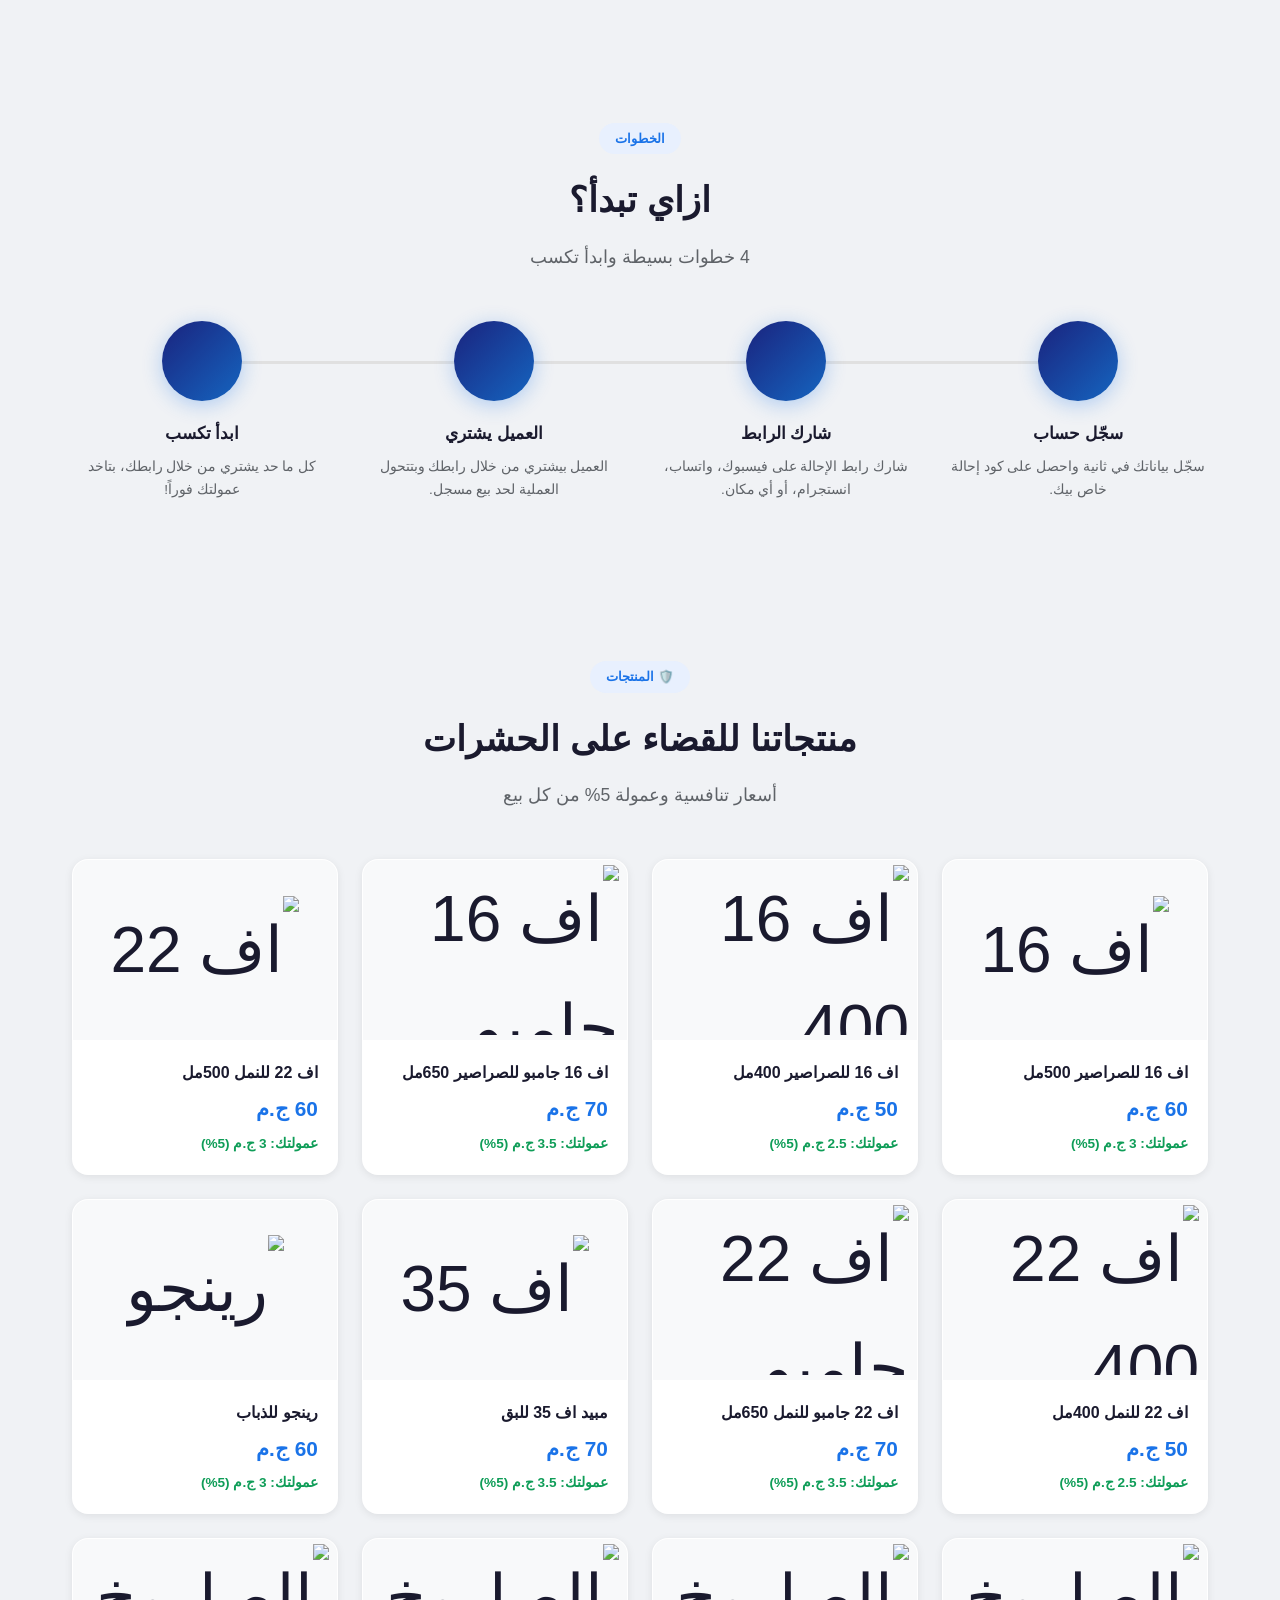
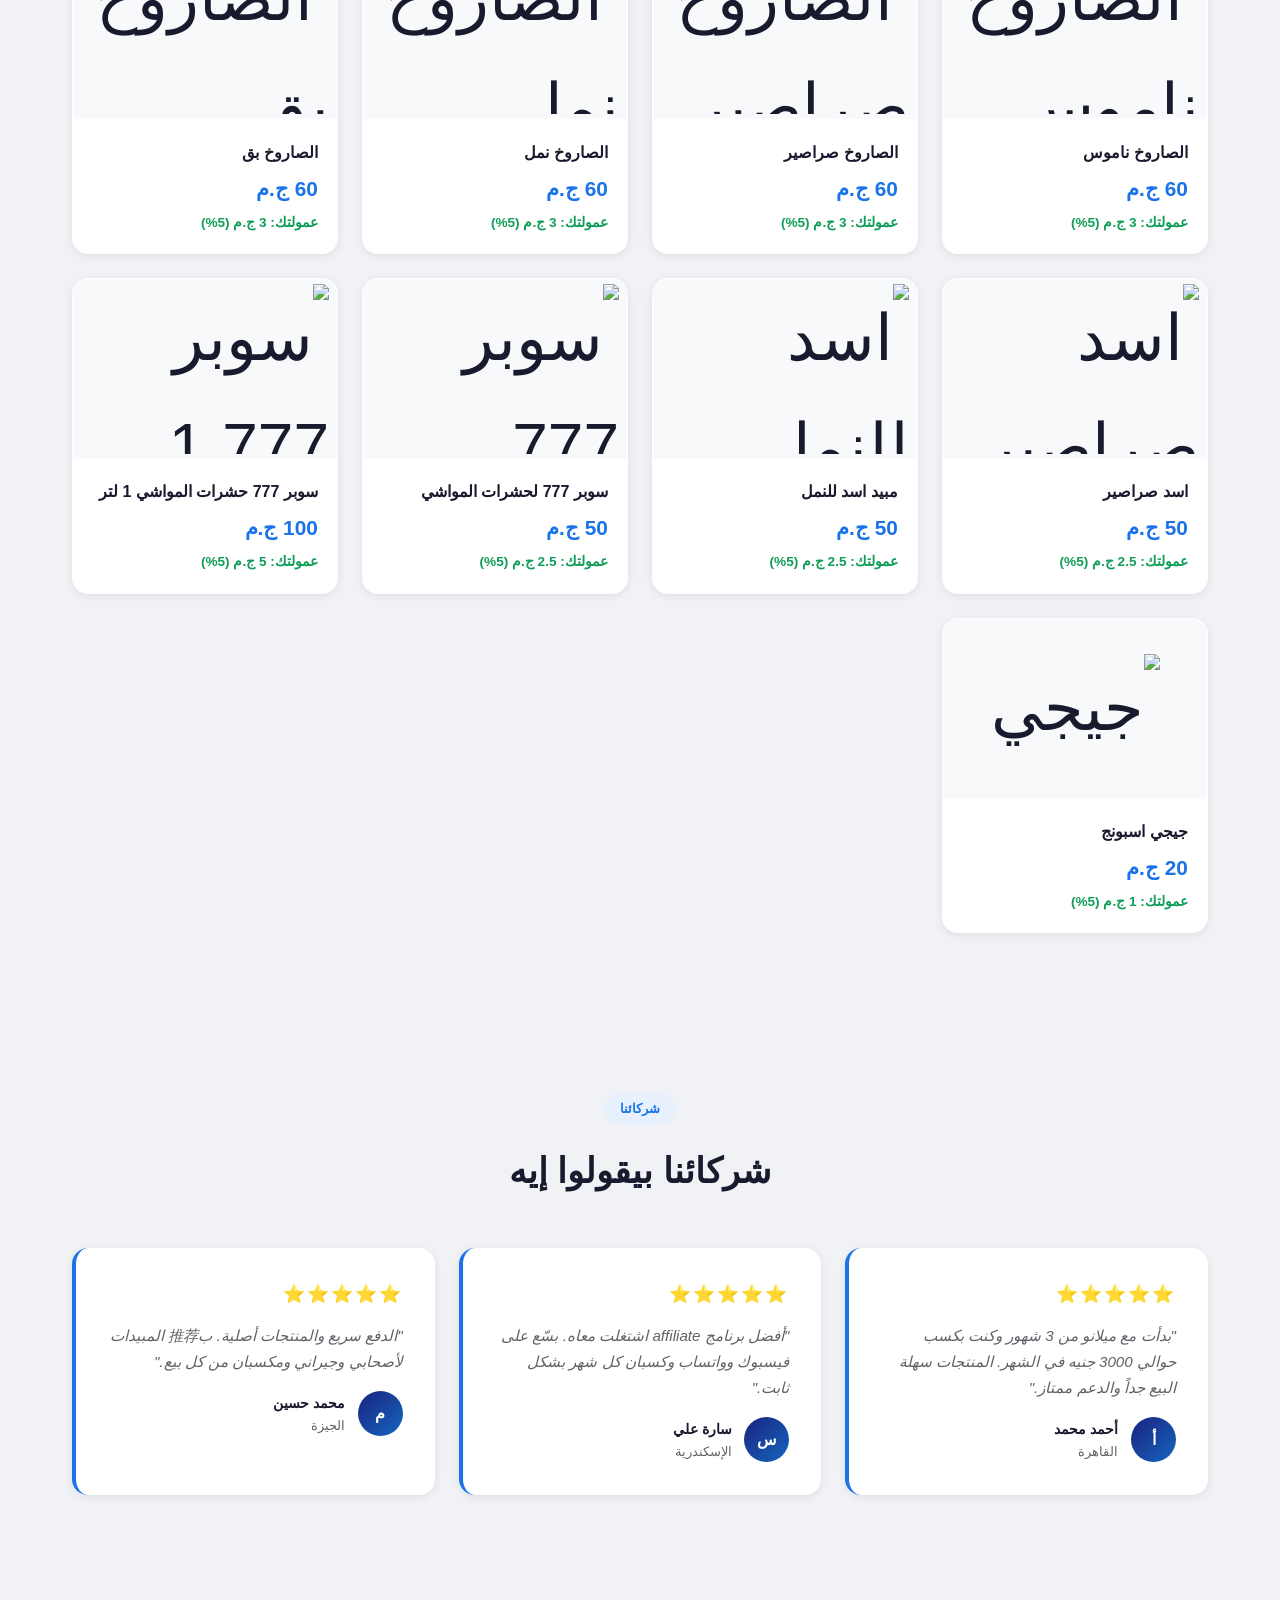
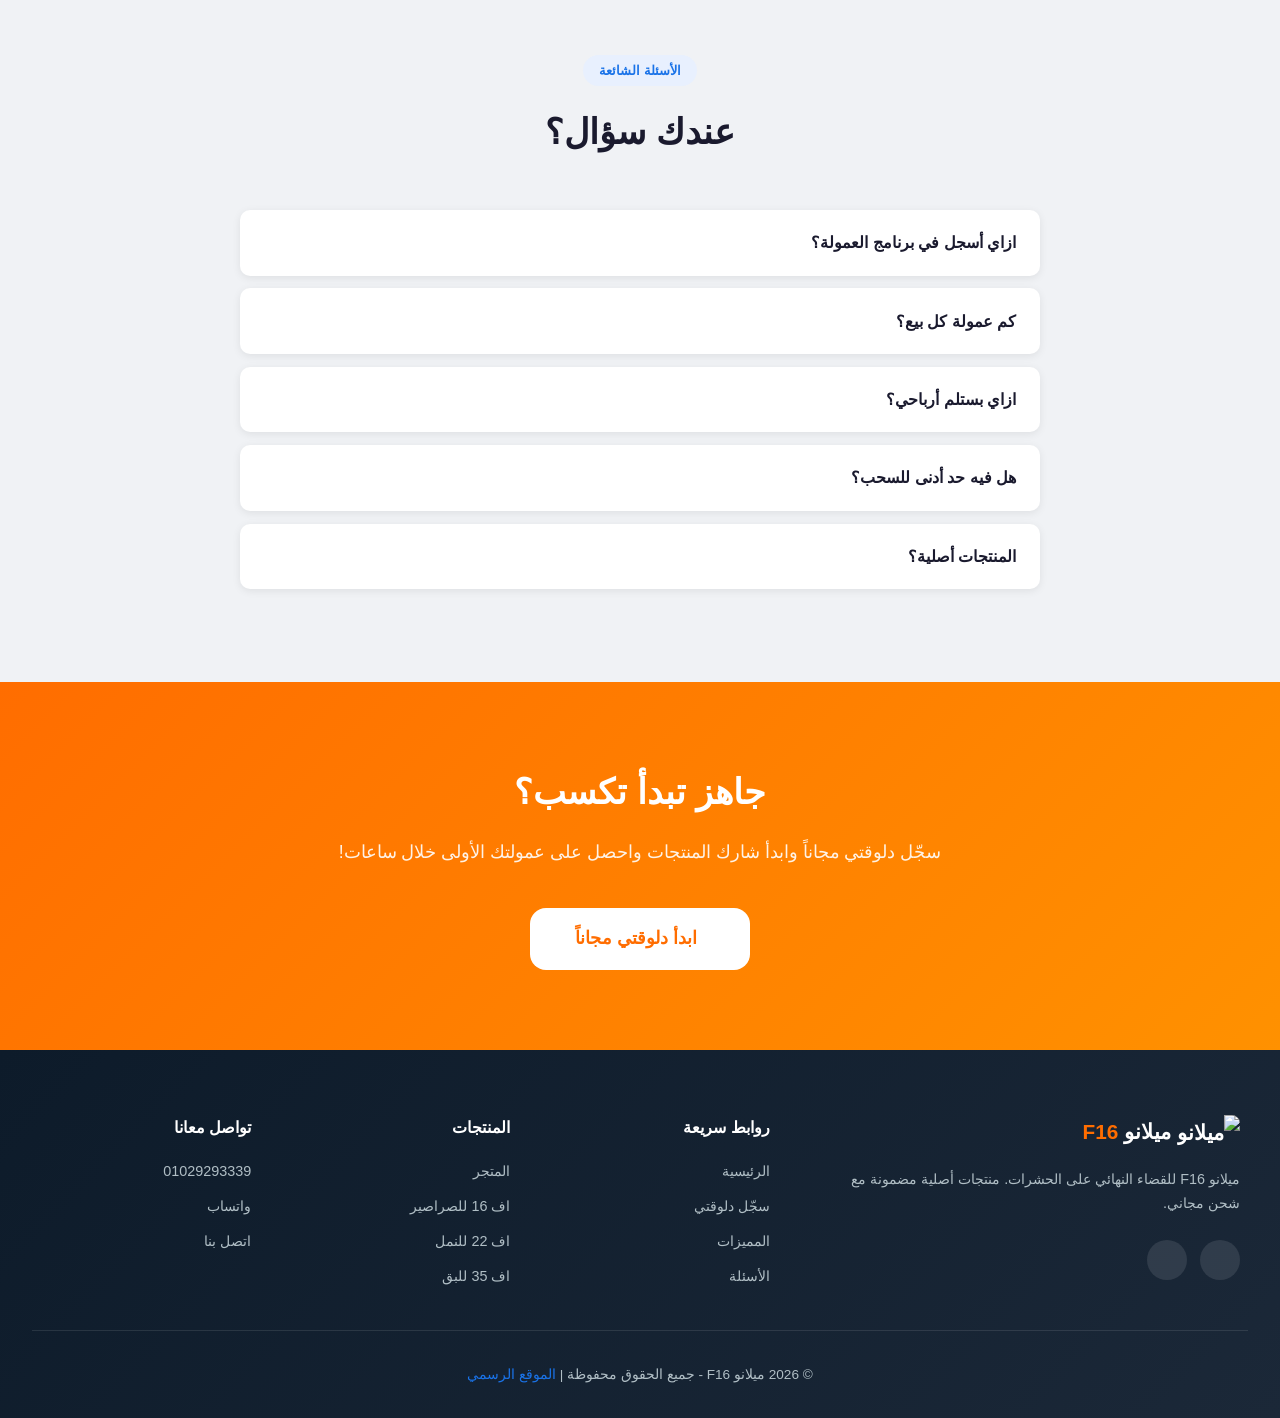
==== commit 39391c35: "feat: admin panel, URL shortener, Flaticon icons, professional UI upgrade" ====
--- a/index.html
+++ b/index.html
@@ -5,7 +5,9 @@
   <meta name="viewport" content="width=device-width, initial-scale=1.0">
   <title>ميلانو F16 - برنامج الشراكة والعمولة</title>
   <link rel="stylesheet" href="css/landing.css">
-  <link rel="icon" href="data:image/svg+xml,<svg xmlns='http://www.w3.org/2000/svg' viewBox='0 0 100 100'><text y='.9em' font-size='90'>🛡️</text></svg>">
+  <link rel="stylesheet" href="https://cdn-uicons.flaticon.com/2.6.0/uicons-regular-rounded/css/uicons-regular-rounded.css">
+  <link rel="stylesheet" href="https://cdn-uicons.flaticon.com/2.6.0/uicons-bold-rounded/css/uicons-bold-rounded.css">
+  <link rel="icon" href="https://assets.wuiltstore.com/cmksv9bcw0ki601gn64lf4joy_Gemini_Generated_Image_8x0fug8x0fug8x0f.webp">
 </head>
 <body>
 
@@ -44,38 +46,38 @@
 
   <section class="section" id="features">
     <div class="section-header animate-in">
-      <span class="badge">✨ ليه تشتغل معانا</span>
+      <span class="badge"><i class="fi fi-rr-sparkles"></i> ليه تشتغل معانا</span>
       <h2>مميزات تخلينك تكسب وانت في بيتك</h2>
       <p>كل اللي محتاجه عشان تبدأ تكسب من الإنترنت</p>
     </div>
     <div class="features-grid">
       <div class="feature-card animate-in">
-        <div class="feature-icon blue">💰</div>
-        <h3>عمولة عالية</h3>
-        <p>احصل على عمولة تصل إلى 30% من كل عملية بيع. كل ما بعتت أكتر كسبت أكتر!</p>
-      </div>
-      <div class="feature-card animate-in">
-        <div class="feature-icon green">📦</div>
+        <div class="feature-icon blue"><i class="fi fi-rr-money-bill-wave"></i></div>
+        <h3>عمولة 5%</h3>
+        <p>احصل على عمولة 5% من كل عملية بيع مباشرة. كل ما بعتت أكتر كسبت أكتر!</p>
+      </div>
+      <div class="feature-card animate-in">
+        <div class="feature-icon green"><i class="fi fi-rr-truck"></i></div>
         <h3>شحن مجاني</h3>
         <p>شحن مجاني على الطلبات فوق 3000 جنيه. العملاء يحبوا الشراء من غير تكاليف إضافية.</p>
       </div>
       <div class="feature-card animate-in">
-        <div class="feature-icon orange">🔒</div>
+        <div class="feature-icon orange"><i class="fi fi-rr-shield-check"></i></div>
         <h3>منتجات أصلية</h3>
         <p>كل منتجاتنا أصلية ومضمونة من شركة ميلانو. سمعتنا عندنا أهم حاجة.</p>
       </div>
       <div class="feature-card animate-in">
-        <div class="feature-icon purple">📊</div>
+        <div class="feature-icon purple"><i class="fi fi-rr-chart-tree-map"></i></div>
         <h3>لوحة تحكم متقدمة</h3>
         <p>تابع أرباحك وإحالاتك ونقراتك في أي وقت من خلال لوحة التحكم.</p>
       </div>
       <div class="feature-card animate-in">
-        <div class="feature-icon teal">⚡</div>
+        <div class="feature-icon teal"><i class="fi fi-rr-bolt"></i></div>
         <h3>دفع سريع</h3>
         <p>الأرباح بتتحوللك خلال 48 ساعة من الموافقة على السحب.</p>
       </div>
       <div class="feature-card animate-in">
-        <div class="feature-icon red">🎯</div>
+        <div class="feature-icon red"><i class="fi fi-rr-bullseye"></i></div>
         <h3>منتجات مطلوبة</h3>
         <p>منتجاتنا من أشهر المبيدات الحشرية في مصر. سهلة البيع وبتحقق أرباح سريعة.</p>
       </div>
@@ -84,28 +86,28 @@
 
   <section class="section" id="how-it-works" style="background:var(--bg)">
     <div class="section-header animate-in">
-      <span class="badge">🛠️ الخطوات</span>
+      <span class="badge"><i class="fi fi-rr-list-check"></i> الخطوات</span>
       <h2>ازاي تبدأ؟</h2>
       <p>4 خطوات بسيطة وابدأ تكسب</p>
     </div>
     <div class="steps-container animate-in">
       <div class="step">
-        <div class="step-num">1</div>
+        <div class="step-num"><i class="fi fi-rr-user-plus" style="font-size:1.5rem"></i></div>
         <h3>سجّل حساب</h3>
         <p>سجّل بياناتك في ثانية واحصل على كود إحالة خاص بيك.</p>
       </div>
       <div class="step">
-        <div class="step-num">2</div>
+        <div class="step-num"><i class="fi fi-rr-share" style="font-size:1.5rem"></i></div>
         <h3>شارك الرابط</h3>
         <p>شارك رابط الإحالة على فيسبوك، واتساب، انستجرام، أو أي مكان.</p>
       </div>
       <div class="step">
-        <div class="step-num">3</div>
+        <div class="step-num"><i class="fi fi-rr-shopping-cart-add" style="font-size:1.5rem"></i></div>
         <h3>العميل يشتري</h3>
         <p>العميل بيشتري من خلال رابطك وبتتحول العملية لحد بيع مسجل.</p>
       </div>
       <div class="step">
-        <div class="step-num">4</div>
+        <div class="step-num"><i class="fi fi-rr-wallet" style="font-size:1.5rem"></i></div>
         <h3>ابدأ تكسب</h3>
         <p>كل ما حد يشتري من خلال رابطك، بتاخد عمولتك فوراً!</p>
       </div>
@@ -141,7 +143,7 @@
 
   <section class="section" style="background:var(--bg)">
     <div class="section-header animate-in">
-      <span class="badge">💬 شركائنا</span>
+      <span class="badge"><i class="fi fi-rr-star"></i> شركائنا</span>
       <h2>شركائنا بيقولوا إيه</h2>
     </div>
     <div class="testimonials-grid animate-in">
@@ -174,37 +176,37 @@
 
   <section class="section" id="faq">
     <div class="section-header animate-in">
-      <span class="badge">❓ الأسئلة الشائعة</span>
+      <span class="badge"><i class="fi fi-rr-interrogation"></i> الأسئلة الشائعة</span>
       <h2>عندك سؤال؟</h2>
     </div>
     <div class="faq-list animate-in">
       <div class="faq-item">
-        <div class="faq-question" onclick="toggleFaq(this)">ازاي أسجل في برنامج العمولة؟ <span class="faq-arrow">▼</span></div>
+        <div class="faq-question" onclick="toggleFaq(this)">ازاي أسجل في برنامج العمولة؟ <span class="faq-arrow"><i class="fi fi-rr-chevron-down"></i></span></div>
         <div class="faq-answer">سجّل حساب مجاني من صفحة التسجيل، وهتحصل على كود إحالة خاص بيك تقدر تشاركه مع أي حد.</div>
       </div>
       <div class="faq-item">
-        <div class="faq-question" onclick="toggleFaq(this)">كم عمولة كل بيع؟ <span class="faq-arrow">▼</span></div>
+        <div class="faq-question" onclick="toggleFaq(this)">كم عمولة كل بيع؟ <span class="faq-arrow"><i class="fi fi-rr-chevron-down"></i></span></div>
         <div class="faq-answer">العمولة 5% من سعر كل منتج. يعني لو بعت منتج ب 60 جنيه بتاخد 3 جنيه عمولة.</div>
       </div>
       <div class="faq-item">
-        <div class="faq-question" onclick="toggleFaq(this)">ازاي بستلم أرباحي؟ <span class="faq-arrow">▼</span></div>
+        <div class="faq-question" onclick="toggleFaq(this)">ازاي بستلم أرباحي؟ <span class="faq-arrow"><i class="fi fi-rr-chevron-down"></i></span></div>
         <div class="faq-answer">بتطلب سحب من لوحة التحكم والدفع بيتم خلال 48 ساعة على فودافون كاش أو وي كاش.</div>
       </div>
       <div class="faq-item">
-        <div class="faq-question" onclick="toggleFaq(this)">هل فيه حد أدنى للسحب؟ <span class="faq-arrow">▼</span></div>
+        <div class="faq-question" onclick="toggleFaq(this)">هل فيه حد أدنى للسحب؟ <span class="faq-arrow"><i class="fi fi-rr-chevron-down"></i></span></div>
         <div class="faq-answer">الحد الأدنى للسحب هو 50 جنيه مصري.</div>
       </div>
       <div class="faq-item">
-        <div class="faq-question" onclick="toggleFaq(this)">المنتجات أصلية؟ <span class="faq-arrow">▼</span></div>
+        <div class="faq-question" onclick="toggleFaq(this)">المنتجات أصلية؟ <span class="faq-arrow"><i class="fi fi-rr-chevron-down"></i></span></div>
         <div class="faq-answer">أيوه، كل منتجاتنا أصلية ومضمونة من شركة ميلانو. سمعتنا عندنا أهم حاجة.</div>
       </div>
     </div>
   </section>
 
   <section class="cta">
-    <h2>جاهز تبدأ تكسب؟ 💰</h2>
+    <h2>جاهز تبدأ تكسب؟ <i class="fi fi-rr-money-bill-wave"></i></h2>
     <p>سجّل دلوقتي مجاناً وابدأ شارك المنتجات واحصل على عمولتك الأولى خلال ساعات!</p>
-    <a href="auth.html" class="btn btn-lg" style="background:white;color:#ff6d00">ابدأ دلوقتي مجاناً 🚀</a>
+    <a href="auth.html" class="btn btn-lg" style="background:white;color:#ff6d00"><i class="fi fi-rr-rocket"></i> ابدأ دلوقتي مجاناً</a>
   </section>
 
   <footer class="footer">
@@ -213,23 +215,23 @@
         <div class="footer-brand"><img src="https://assets.wuiltstore.com/cmksv9bcw0ki601gn64lf4joy_Gemini_Generated_Image_8x0fug8x0fug8x0f.webp" alt="ميلانو" style="width:30px;height:30px;border-radius:8px;object-fit:cover;vertical-align:middle"> ميلانو <span>F16</span></div>
         <p class="footer-desc">ميلانو F16 للقضاء النهائي على الحشرات. منتجات أصلية مضمونة مع شحن مجاني.</p>
         <div class="footer-social">
-          <a href="https://www.facebook.com/milanof16.22" target="_blank">📘</a>
-          <a href="http://wa.me/+201551278606" target="_blank">💬</a>
+          <a href="https://www.facebook.com/milanof16.22" target="_blank"><i class="fi fi-brands-facebook"></i></a>
+          <a href="http://wa.me/+201551278606" target="_blank"><i class="fi fi-brands-whatsapp"></i></a>
         </div>
       </div>
       <div>
         <h4>روابط سريعة</h4>
         <ul class="footer-links">
-          <li><a href="index.html">الرئيسية</a></li>
-          <li><a href="auth.html">سجّل دلوقتي</a></li>
-          <li><a href="#features">المميزات</a></li>
-          <li><a href="#faq">الأسئلة</a></li>
+          <li><a href="index.html"><i class="fi fi-rr-home"></i> الرئيسية</a></li>
+          <li><a href="auth.html"><i class="fi fi-rr-user-add"></i> سجّل دلوقتي</a></li>
+          <li><a href="#features"><i class="fi fi-rr-sparkles"></i> المميزات</a></li>
+          <li><a href="#faq"><i class="fi fi-rr-interrogation"></i> الأسئلة</a></li>
         </ul>
       </div>
       <div>
         <h4>المنتجات</h4>
         <ul class="footer-links">
-          <li><a href="http://milanof16.com/ar/shop">المتجر</a></li>
+          <li><a href="http://milanof16.com/ar/shop"><i class="fi fi-rr-shop"></i> المتجر</a></li>
           <li><a href="#">اف 16 للصراصير</a></li>
           <li><a href="#">اف 22 للنمل</a></li>
           <li><a href="#">اف 35 للبق</a></li>
@@ -238,9 +240,9 @@
       <div>
         <h4>تواصل معانا</h4>
         <ul class="footer-links">
-          <li><a href="tel:01029293339">📞 01029293339</a></li>
-          <li><a href="http://wa.me/+201551278606">💬 واتساب</a></li>
-          <li><a href="http://milanof16.com/ar/contact-us">📩 اتصل بنا</a></li>
+          <li><a href="tel:01029293339"><i class="fi fi-rr-phone-call"></i> 01029293339</a></li>
+          <li><a href="http://wa.me/+201551278606"><i class="fi fi-brands-whatsapp"></i> واتساب</a></li>
+          <li><a href="http://milanof16.com/ar/contact-us"><i class="fi fi-rr-envelope"></i> اتصل بنا</a></li>
         </ul>
       </div>
     </div>
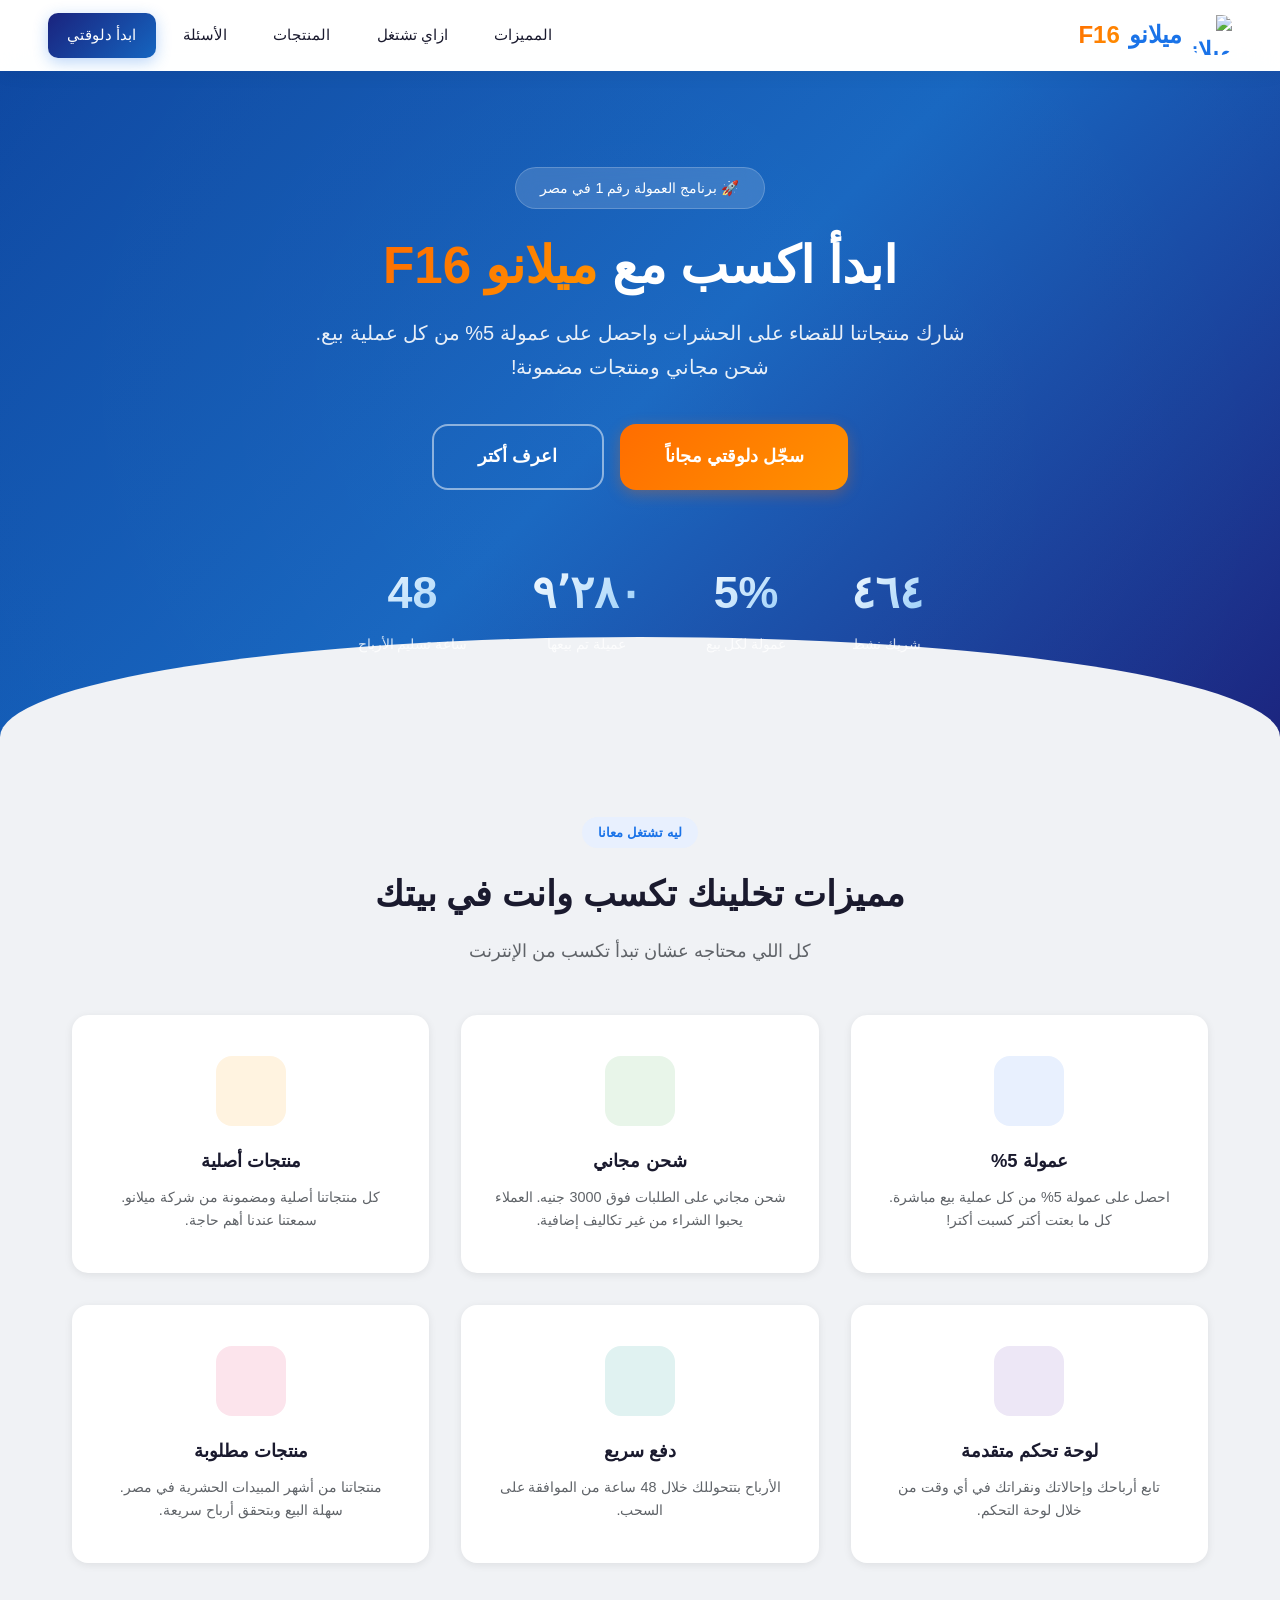
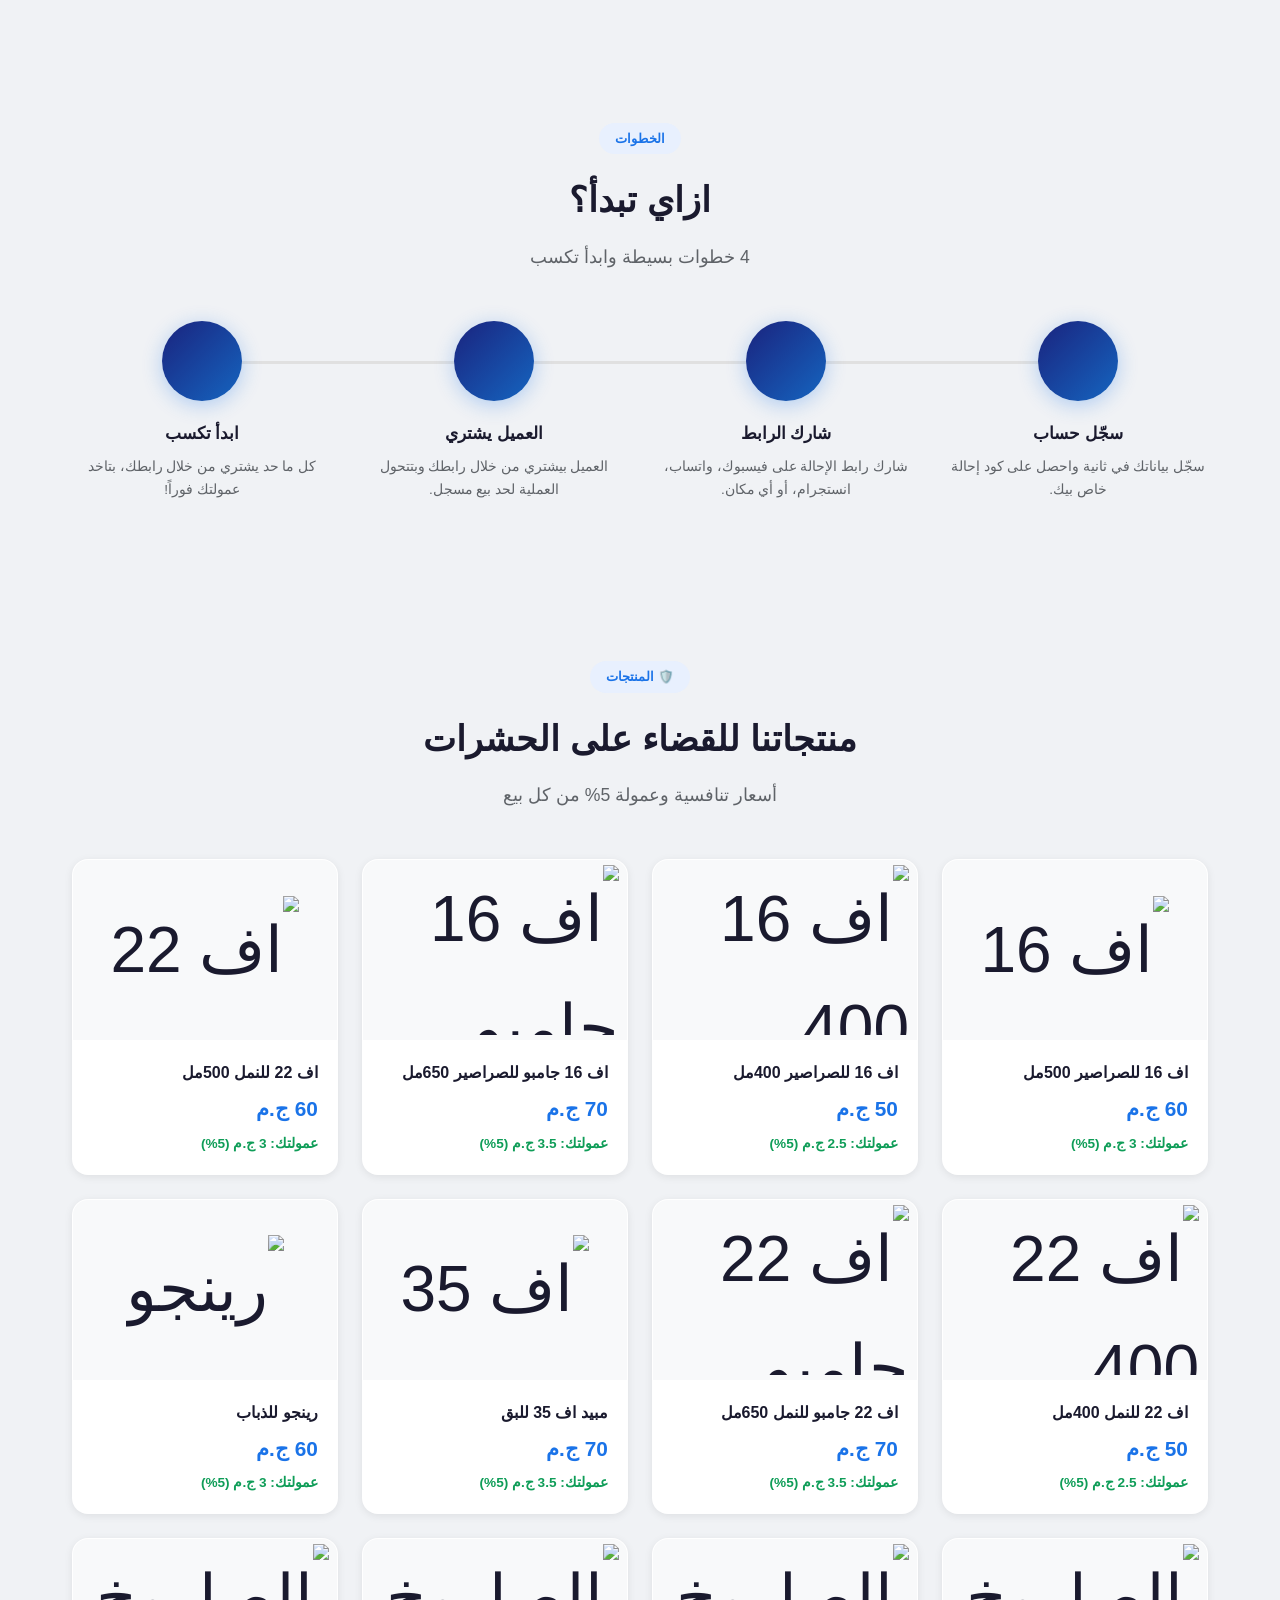
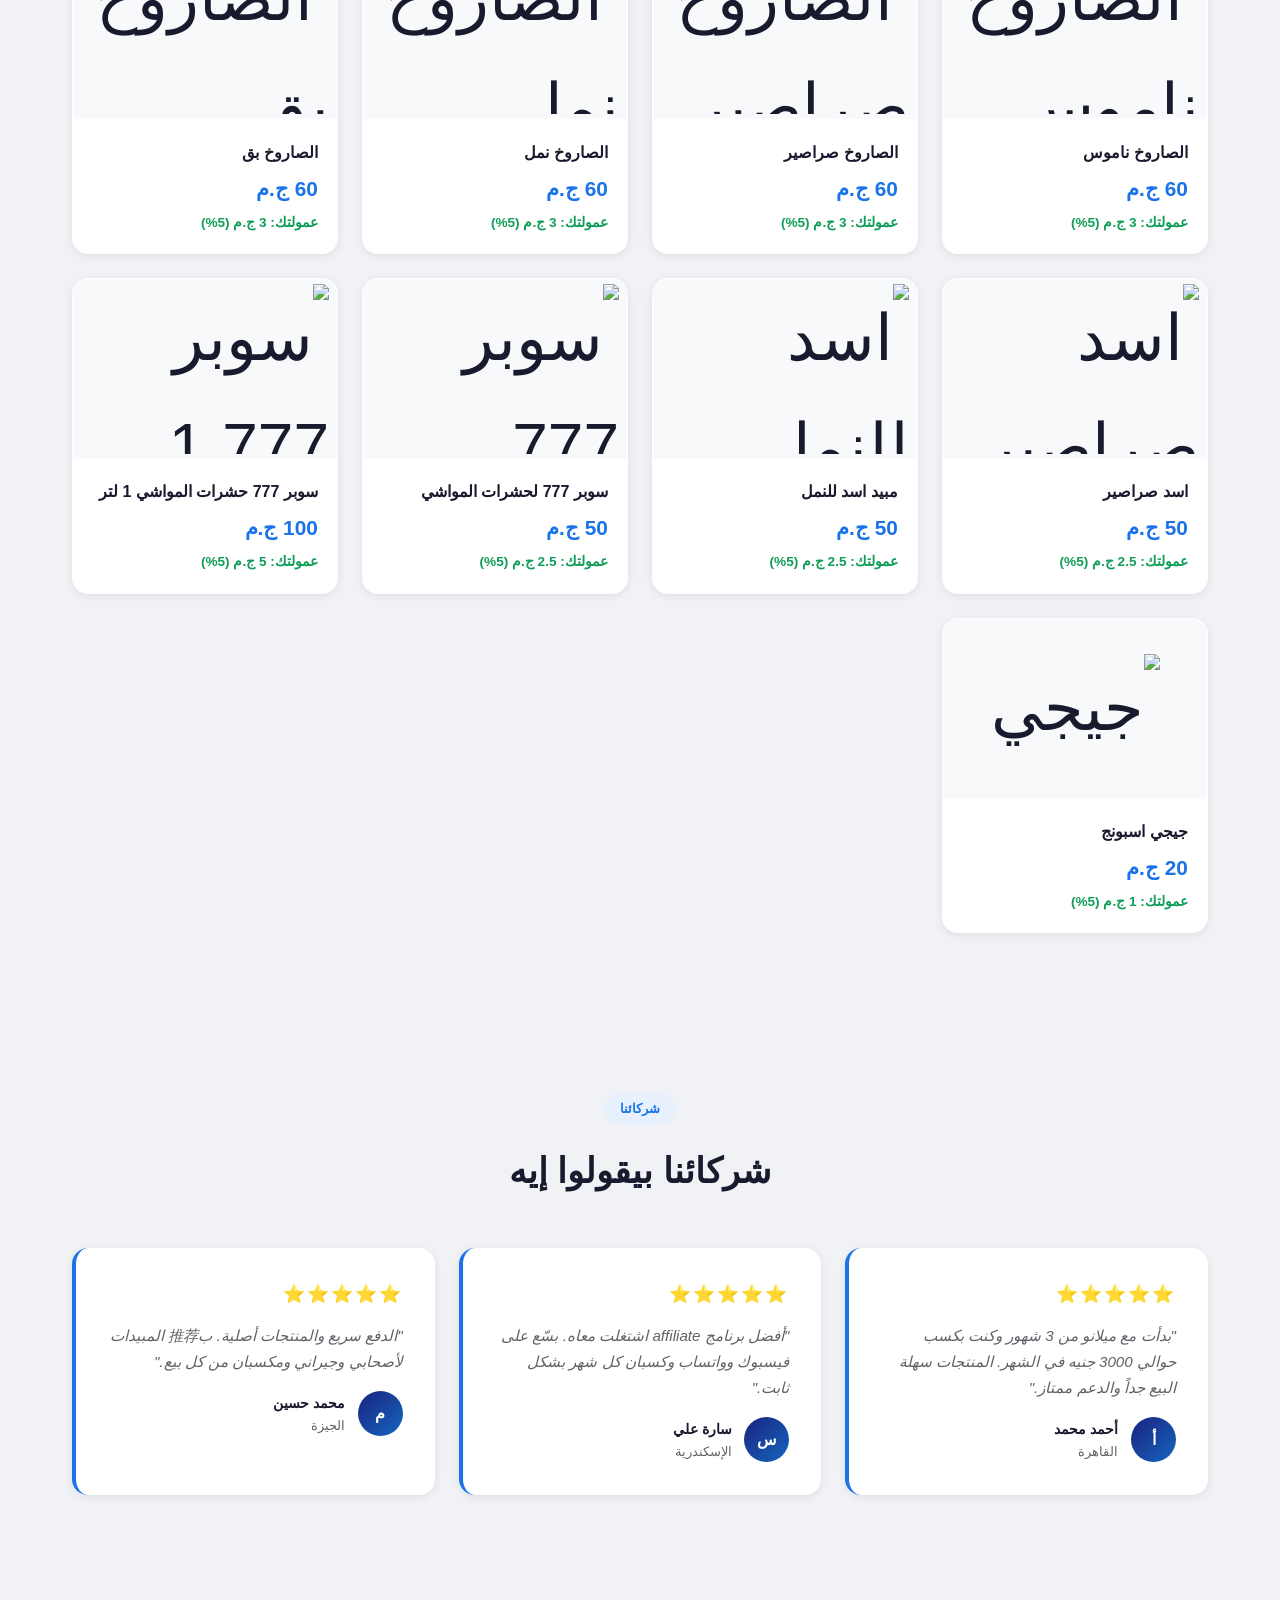
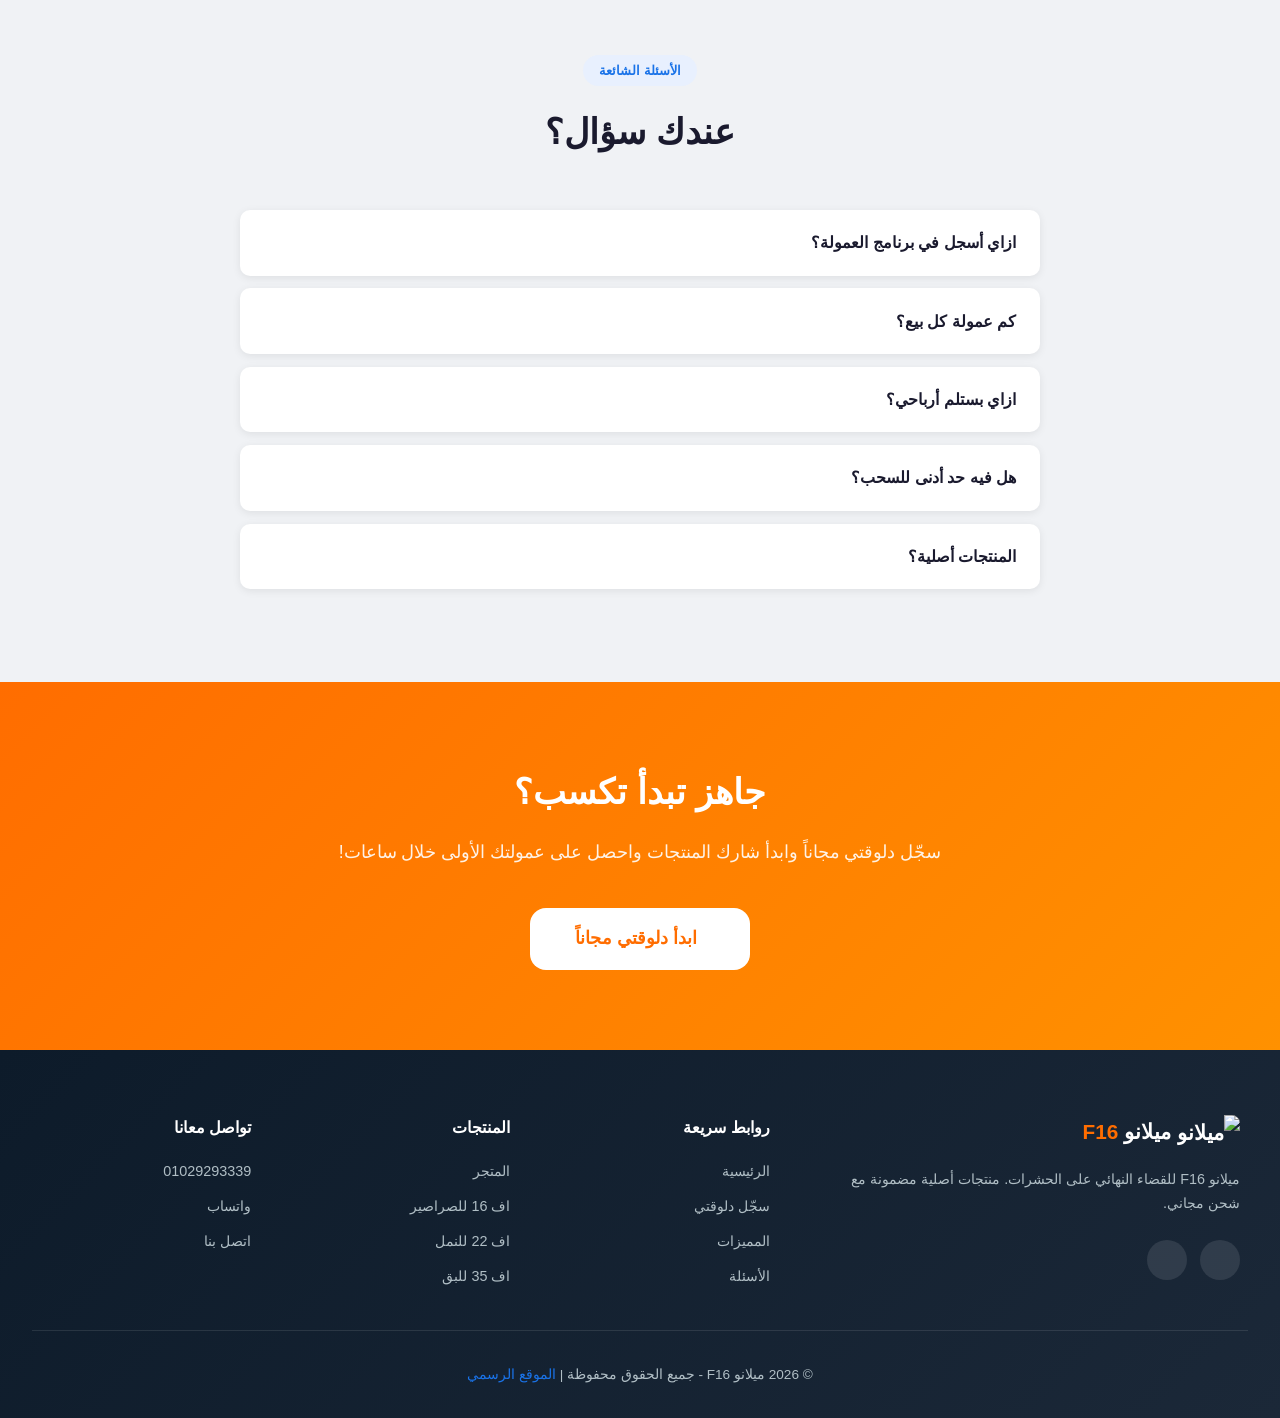
==== commit 88bc69de: "Fix product links on landing page and footer" ====
--- a/index.html
+++ b/index.html
@@ -121,23 +121,23 @@
       <p>أسعار تنافسية وعمولة 5% من كل بيع</p>
     </div>
     <div class="products-grid animate-in">
-      <div class="product-card"><div class="product-img-wrap" style="background:#f8f9fa;padding:.5rem"><img src="https://assets.wuiltstore.com/cmdiu58cl1tl501ks9ehv955z_1750433241132832061.png" alt="اف 16" style="max-height:170px;object-fit:contain"></div><div class="product-info"><h3>اف 16 للصراصير 500مل</h3><div class="product-price">60 ج.م</div><div class="product-commission">عمولتك: 3 ج.م (5%)</div></div></div>
-      <div class="product-card"><div class="product-img-wrap" style="background:#f8f9fa;padding:.5rem"><img src="https://assets.wuiltstore.com/cmd7u4z8219le01g5d3noe3f0_1750434193411593051.png" alt="اف 16 400" style="max-height:170px;object-fit:contain"></div><div class="product-info"><h3>اف 16 للصراصير 400مل</h3><div class="product-price">50 ج.م</div><div class="product-commission">عمولتك: 2.5 ج.م (5%)</div></div></div>
-      <div class="product-card"><div class="product-img-wrap" style="background:#f8f9fa;padding:.5rem"><img src="https://assets.wuiltstore.com/cmd7u5z0v1ac701ksgbt298xa_1750432766294011606.png" alt="اف 16 جامبو" style="max-height:170px;object-fit:contain"></div><div class="product-info"><h3>اف 16 جامبو للصراصير 650مل</h3><div class="product-price">70 ج.م</div><div class="product-commission">عمولتك: 3.5 ج.م (5%)</div></div></div>
-      <div class="product-card"><div class="product-img-wrap" style="background:#f8f9fa;padding:.5rem"><img src="https://assets.wuiltstore.com/cmd7u4uf619l601g5cufc88nk_1750433228528482556.png" alt="اف 22" style="max-height:170px;object-fit:contain"></div><div class="product-info"><h3>اف 22 للنمل 500مل</h3><div class="product-price">60 ج.م</div><div class="product-commission">عمولتك: 3 ج.م (5%)</div></div></div>
-      <div class="product-card"><div class="product-img-wrap" style="background:#f8f9fa;padding:.5rem"><img src="https://assets.wuiltstore.com/cmd7u4v5019l701g5cnbm9rlr_1750434208208242738.png" alt="اف 22 400" style="max-height:170px;object-fit:contain"></div><div class="product-info"><h3>اف 22 للنمل 400مل</h3><div class="product-price">50 ج.م</div><div class="product-commission">عمولتك: 2.5 ج.م (5%)</div></div></div>
-      <div class="product-card"><div class="product-img-wrap" style="background:#f8f9fa;padding:.5rem"><img src="https://assets.wuiltstore.com/cmd7u4yly19ld01g57jpf00ev_1750433166133488427.png" alt="اف 22 جامبو" style="max-height:170px;object-fit:contain"></div><div class="product-info"><h3>اف 22 جامبو للنمل 650مل</h3><div class="product-price">70 ج.م</div><div class="product-commission">عمولتك: 3.5 ج.م (5%)</div></div></div>
-      <div class="product-card"><div class="product-img-wrap" style="background:#f8f9fa;padding:.5rem"><img src="https://assets.wuiltstore.com/cmd7u4vuk19l801g5c6103zlq_1750433213166894989.png" alt="اف 35" style="max-height:170px;object-fit:contain"></div><div class="product-info"><h3>مبيد اف 35 للبق</h3><div class="product-price">70 ج.م</div><div class="product-commission">عمولتك: 3.5 ج.م (5%)</div></div></div>
-      <div class="product-card"><div class="product-img-wrap" style="background:#f8f9fa;padding:.5rem"><img src="https://assets.wuiltstore.com/cmd7u4tpy19l501g5fqpbbe6w_1750433182306448668.png" alt="رينجو" style="max-height:170px;object-fit:contain"></div><div class="product-info"><h3>رينجو للذباب</h3><div class="product-price">60 ج.م</div><div class="product-commission">عمولتك: 3 ج.م (5%)</div></div></div>
-      <div class="product-card"><div class="product-img-wrap" style="background:#f8f9fa;padding:.5rem"><img src="https://assets.wuiltstore.com/cmitdyi7d031q01kqaq93e5t8_WhatsApp_Image_2025-12-05_at_23.33.20_186c2329.jpg" alt="الصاروخ ناموس" style="max-height:170px;object-fit:contain"></div><div class="product-info"><h3>الصاروخ ناموس</h3><div class="product-price">60 ج.م</div><div class="product-commission">عمولتك: 3 ج.م (5%)</div></div></div>
-      <div class="product-card"><div class="product-img-wrap" style="background:#f8f9fa;padding:.5rem"><img src="https://assets.wuiltstore.com/cmg84mc0c15kp01hn1f3t2iyh__D9_82_D8_B7_D8_B9_D9_87.jpg" alt="الصاروخ صراصير" style="max-height:170px;object-fit:contain"></div><div class="product-info"><h3>الصاروخ صراصير</h3><div class="product-price">60 ج.م</div><div class="product-commission">عمولتك: 3 ج.م (5%)</div></div></div>
-      <div class="product-card"><div class="product-img-wrap" style="background:#f8f9fa;padding:.5rem"><img src="https://assets.wuiltstore.com/cmerex8wa4fih01ks3rj791aa__D8_AA_D8_B5_D9_85_D9_8A_D9_85__D8_A8_D8_AF_D9_88_D9_86__D8_B9_D9_86_D9_88_D8_A7_D9_86__3_.jpg" alt="الصاروخ نمل" style="max-height:170px;object-fit:contain"></div><div class="product-info"><h3>الصاروخ نمل</h3><div class="product-price">60 ج.م</div><div class="product-commission">عمولتك: 3 ج.م (5%)</div></div></div>
-      <div class="product-card"><div class="product-img-wrap" style="background:#f8f9fa;padding:.5rem"><img src="https://assets.wuiltstore.com/cmerhpqh64fpz01ksclji35r9__D8_AA_D8_B5_D9_85_D9_8A_D9_85__D8_A8_D8_AF_D9_88_D9_86__D8_B9_D9_86_D9_88_D8_A7_D9_86__4_.jpg" alt="الصاروخ بق" style="max-height:170px;object-fit:contain"></div><div class="product-info"><h3>الصاروخ بق</h3><div class="product-price">60 ج.م</div><div class="product-commission">عمولتك: 3 ج.م (5%)</div></div></div>
-      <div class="product-card"><div class="product-img-wrap" style="background:#f8f9fa;padding:.5rem"><img src="https://assets.wuiltstore.com/cmkn1ziyo07bf01gn0z6r4q9e__D8_AA_D8_B5_D9_85_D9_8A_D9_85__D8_A8_D8_AF_D9_88_D9_86__D8_B9_D9_86_D9_88_D8_A7_D9_86__6_.webp" alt="اسد صراصير" style="max-height:170px;object-fit:contain"></div><div class="product-info"><h3>اسد صراصير</h3><div class="product-price">50 ج.م</div><div class="product-commission">عمولتك: 2.5 ج.م (5%)</div></div></div>
-      <div class="product-card"><div class="product-img-wrap" style="background:#f8f9fa;padding:.5rem"><img src="https://assets.wuiltstore.com/cmkn1ylzv07b801gn8r0d7svf__D8_AA_D8_B5_D9_85_D9_8A_D9_85__D8_A8_D8_AF_D9_88_D9_86__D8_B9_D9_86_D9_88_D8_A7_D9_86__5_.webp" alt="اسد للنمل" style="max-height:170px;object-fit:contain"></div><div class="product-info"><h3>مبيد اسد للنمل</h3><div class="product-price">50 ج.م</div><div class="product-commission">عمولتك: 2.5 ج.م (5%)</div></div></div>
-      <div class="product-card"><div class="product-img-wrap" style="background:#f8f9fa;padding:.5rem"><img src="https://assets.wuiltstore.com/cmd7u4xzw19lc01g5648d25e0_1750433199283459882.png" alt="سوبر 777" style="max-height:170px;object-fit:contain"></div><div class="product-info"><h3>سوبر 777 لحشرات المواشي</h3><div class="product-price">50 ج.م</div><div class="product-commission">عمولتك: 2.5 ج.م (5%)</div></div></div>
-      <div class="product-card"><div class="product-img-wrap" style="background:#f8f9fa;padding:.5rem"><img src="https://assets.wuiltstore.com/cmqf9has002wk01jn3r8x2g3a_41cOrJRr_eL._AC_.webp" alt="سوبر 777 1 لتر" style="max-height:170px;object-fit:contain"></div><div class="product-info"><h3>سوبر 777 حشرات المواشي 1 لتر</h3><div class="product-price">100 ج.م</div><div class="product-commission">عمولتك: 5 ج.م (5%)</div></div></div>
-      <div class="product-card"><div class="product-img-wrap" style="background:#f8f9fa;padding:.5rem"><img src="https://assets.wuiltstore.com/cmevy2pce4pi101ksg08reses__D8_AA_D8_B5_D9_85_D9_8A_D9_85__D8_A8_D8_AF_D9_88_D9_86__D8_B9_D9_86_D9_88_D8_A7_D9_86__6_.jpg" alt="جيجي" style="max-height:170px;object-fit:contain"></div><div class="product-info"><h3>جيجي اسبونج</h3><div class="product-price">20 ج.م</div><div class="product-commission">عمولتك: 1 ج.م (5%)</div></div></div>
+      <a href="https://milanof16.com/ar/product/all/f16-500ml" target="_blank" class="product-card"><div class="product-img-wrap" style="background:#f8f9fa;padding:.5rem"><img src="https://assets.wuiltstore.com/cmdiu58cl1tl501ks9ehv955z_1750433241132832061.png" alt="اف 16" style="max-height:170px;object-fit:contain"></div><div class="product-info"><h3>اف 16 للصراصير 500مل</h3><div class="product-price">60 ج.م</div><div class="product-commission">عمولتك: 3 ج.م (5%)</div></div></a>
+      <a href="https://milanof16.com/ar/product/all/f16-400ml" target="_blank" class="product-card"><div class="product-img-wrap" style="background:#f8f9fa;padding:.5rem"><img src="https://assets.wuiltstore.com/cmd7u4z8219le01g5d3noe3f0_1750434193411593051.png" alt="اف 16 400" style="max-height:170px;object-fit:contain"></div><div class="product-info"><h3>اف 16 للصراصير 400مل</h3><div class="product-price">50 ج.م</div><div class="product-commission">عمولتك: 2.5 ج.م (5%)</div></div></a>
+      <a href="https://milanof16.com/ar/product/all/f16-650ml" target="_blank" class="product-card"><div class="product-img-wrap" style="background:#f8f9fa;padding:.5rem"><img src="https://assets.wuiltstore.com/cmd7u5z0v1ac701ksgbt298xa_1750432766294011606.png" alt="اف 16 جامبو" style="max-height:170px;object-fit:contain"></div><div class="product-info"><h3>اف 16 جامبو للصراصير 650مل</h3><div class="product-price">70 ج.م</div><div class="product-commission">عمولتك: 3.5 ج.م (5%)</div></div></a>
+      <a href="https://milanof16.com/ar/product/all/f22-500ml" target="_blank" class="product-card"><div class="product-img-wrap" style="background:#f8f9fa;padding:.5rem"><img src="https://assets.wuiltstore.com/cmd7u4uf619l601g5cufc88nk_1750433228528482556.png" alt="اف 22" style="max-height:170px;object-fit:contain"></div><div class="product-info"><h3>اف 22 للنمل 500مل</h3><div class="product-price">60 ج.م</div><div class="product-commission">عمولتك: 3 ج.م (5%)</div></div></a>
+      <a href="https://milanof16.com/ar/product/all/f22-400ml" target="_blank" class="product-card"><div class="product-img-wrap" style="background:#f8f9fa;padding:.5rem"><img src="https://assets.wuiltstore.com/cmd7u4v5019l701g5cnbm9rlr_1750434208208242738.png" alt="اف 22 400" style="max-height:170px;object-fit:contain"></div><div class="product-info"><h3>اف 22 للنمل 400مل</h3><div class="product-price">50 ج.م</div><div class="product-commission">عمولتك: 2.5 ج.م (5%)</div></div></a>
+      <a href="https://milanof16.com/ar/product/all/f22-650ml" target="_blank" class="product-card"><div class="product-img-wrap" style="background:#f8f9fa;padding:.5rem"><img src="https://assets.wuiltstore.com/cmd7u4yly19ld01g57jpf00ev_1750433166133488427.png" alt="اف 22 جامبو" style="max-height:170px;object-fit:contain"></div><div class="product-info"><h3>اف 22 جامبو للنمل 650مل</h3><div class="product-price">70 ج.م</div><div class="product-commission">عمولتك: 3.5 ج.م (5%)</div></div></a>
+      <a href="https://milanof16.com/ar/product/all/f35-650ml" target="_blank" class="product-card"><div class="product-img-wrap" style="background:#f8f9fa;padding:.5rem"><img src="https://assets.wuiltstore.com/cmd7u4vuk19l801g5c6103zlq_1750433213166894989.png" alt="اف 35" style="max-height:170px;object-fit:contain"></div><div class="product-info"><h3>مبيد اف 35 للبق</h3><div class="product-price">70 ج.م</div><div class="product-commission">عمولتك: 3.5 ج.م (5%)</div></div></a>
+      <a href="https://milanof16.com/ar/product/all/ringo" target="_blank" class="product-card"><div class="product-img-wrap" style="background:#f8f9fa;padding:.5rem"><img src="https://assets.wuiltstore.com/cmd7u4tpy19l501g5fqpbbe6w_1750433182306448668.png" alt="رينجو" style="max-height:170px;object-fit:contain"></div><div class="product-info"><h3>رينجو للذباب</h3><div class="product-price">60 ج.م</div><div class="product-commission">عمولتك: 3 ج.م (5%)</div></div></a>
+      <a href="https://milanof16.com/ar/product/all/الصاروخ ناموس" target="_blank" class="product-card"><div class="product-img-wrap" style="background:#f8f9fa;padding:.5rem"><img src="https://assets.wuiltstore.com/cmitdyi7d031q01kqaq93e5t8_WhatsApp_Image_2025-12-05_at_23.33.20_186c2329.jpg" alt="الصاروخ ناموس" style="max-height:170px;object-fit:contain"></div><div class="product-info"><h3>الصاروخ ناموس</h3><div class="product-price">60 ج.م</div><div class="product-commission">عمولتك: 3 ج.م (5%)</div></div></a>
+      <a href="https://milanof16.com/ar/product/all/الصاروخ صراصير" target="_blank" class="product-card"><div class="product-img-wrap" style="background:#f8f9fa;padding:.5rem"><img src="https://assets.wuiltstore.com/cmg84mc0c15kp01hn1f3t2iyh__D9_82_D8_B7_D8_B9_D9_87.jpg" alt="الصاروخ صراصير" style="max-height:170px;object-fit:contain"></div><div class="product-info"><h3>الصاروخ صراصير</h3><div class="product-price">60 ج.م</div><div class="product-commission">عمولتك: 3 ج.م (5%)</div></div></a>
+      <a href="https://milanof16.com/ar/product/all/الصاروخ نمل" target="_blank" class="product-card"><div class="product-img-wrap" style="background:#f8f9fa;padding:.5rem"><img src="https://assets.wuiltstore.com/cmerex8wa4fih01ks3rj791aa__D8_AA_D8_B5_D9_85_D9_8A_D9_85__D8_A8_D8_AF_D9_88_D9_86__D8_B9_D9_86_D9_88_D8_A7_D9_86__3_.jpg" alt="الصاروخ نمل" style="max-height:170px;object-fit:contain"></div><div class="product-info"><h3>الصاروخ نمل</h3><div class="product-price">60 ج.م</div><div class="product-commission">عمولتك: 3 ج.م (5%)</div></div></a>
+      <a href="https://milanof16.com/ar/product/all/الصاروخ بق" target="_blank" class="product-card"><div class="product-img-wrap" style="background:#f8f9fa;padding:.5rem"><img src="https://assets.wuiltstore.com/cmerhpqh64fpz01ksclji35r9__D8_AA_D8_B5_D9_85_D9_8A_D9_85__D8_A8_D8_AF_D9_88_D9_86__D8_B9_D9_86_D9_88_D8_A7_D9_86__4_.jpg" alt="الصاروخ بق" style="max-height:170px;object-fit:contain"></div><div class="product-info"><h3>الصاروخ بق</h3><div class="product-price">60 ج.م</div><div class="product-commission">عمولتك: 3 ج.م (5%)</div></div></a>
+      <a href="https://milanof16.com/ar/product/all/اسد للصراصير" target="_blank" class="product-card"><div class="product-img-wrap" style="background:#f8f9fa;padding:.5rem"><img src="https://assets.wuiltstore.com/cmkn1ziyo07bf01gn0z6r4q9e__D8_AA_D8_B5_D9_85_D9_8A_D9_85__D8_A8_D8_AF_D9_88_D9_86__D8_B9_D9_86_D9_88_D8_A7_D9_86__6_.webp" alt="اسد صراصير" style="max-height:170px;object-fit:contain"></div><div class="product-info"><h3>اسد صراصير</h3><div class="product-price">50 ج.م</div><div class="product-commission">عمولتك: 2.5 ج.م (5%)</div></div></a>
+      <a href="https://milanof16.com/ar/product/all/lion" target="_blank" class="product-card"><div class="product-img-wrap" style="background:#f8f9fa;padding:.5rem"><img src="https://assets.wuiltstore.com/cmkn1ylzv07b801gn8r0d7svf__D8_AA_D8_B5_D9_85_D9_8A_D9_85__D8_A8_D8_AF_D9_88_D9_86__D8_B9_D9_86_D9_88_D8_A7_D9_86__5_.webp" alt="اسد للنمل" style="max-height:170px;object-fit:contain"></div><div class="product-info"><h3>مبيد اسد للنمل</h3><div class="product-price">50 ج.م</div><div class="product-commission">عمولتك: 2.5 ج.م (5%)</div></div></a>
+      <a href="https://milanof16.com/ar/product/all/super777" target="_blank" class="product-card"><div class="product-img-wrap" style="background:#f8f9fa;padding:.5rem"><img src="https://assets.wuiltstore.com/cmd7u4xzw19lc01g5648d25e0_1750433199283459882.png" alt="سوبر 777" style="max-height:170px;object-fit:contain"></div><div class="product-info"><h3>سوبر 777 لحشرات المواشي</h3><div class="product-price">50 ج.م</div><div class="product-commission">عمولتك: 2.5 ج.م (5%)</div></div></a>
+      <a href="https://milanof16.com/ar/product/all/gsuper777" target="_blank" class="product-card"><div class="product-img-wrap" style="background:#f8f9fa;padding:.5rem"><img src="https://assets.wuiltstore.com/cmqf9has002wk01jn3r8x2g3a_41cOrJRr_eL._AC_.webp" alt="سوبر 777 1 لتر" style="max-height:170px;object-fit:contain"></div><div class="product-info"><h3>سوبر 777 حشرات المواشي 1 لتر</h3><div class="product-price">100 ج.م</div><div class="product-commission">عمولتك: 5 ج.م (5%)</div></div></a>
+      <a href="https://milanof16.com/ar/product/all/جيجي-اسبونج" target="_blank" class="product-card"><div class="product-img-wrap" style="background:#f8f9fa;padding:.5rem"><img src="https://assets.wuiltstore.com/cmevy2pce4pi101ksg08reses__D8_AA_D8_B5_D9_85_D9_8A_D9_85__D8_A8_D8_AF_D9_88_D9_86__D8_B9_D9_86_D9_88_D8_A7_D9_86__6_.jpg" alt="جيجي" style="max-height:170px;object-fit:contain"></div><div class="product-info"><h3>جيجي اسبونج</h3><div class="product-price">20 ج.م</div><div class="product-commission">عمولتك: 1 ج.م (5%)</div></div></a>
     </div>
   </section>
 
@@ -232,9 +232,9 @@
         <h4>المنتجات</h4>
         <ul class="footer-links">
           <li><a href="http://milanof16.com/ar/shop"><i class="fi fi-rr-shop"></i> المتجر</a></li>
-          <li><a href="#">اف 16 للصراصير</a></li>
-          <li><a href="#">اف 22 للنمل</a></li>
-          <li><a href="#">اف 35 للبق</a></li>
+          <li><a href="https://milanof16.com/ar/product/all/f16-500ml">اف 16 للصراصير</a></li>
+          <li><a href="https://milanof16.com/ar/product/all/f22-500ml">اف 22 للنمل</a></li>
+          <li><a href="https://milanof16.com/ar/product/all/f35-650ml">اف 35 للبق</a></li>
         </ul>
       </div>
       <div>
--- a/css/landing.css
+++ b/css/landing.css
@@ -130,6 +130,11 @@
 .auth-divider{display:flex;align-items:center;gap:1rem;margin:1.5rem 0;color:var(--text-secondary);font-size:.85rem}
 .auth-divider::before,.auth-divider::after{content:'';flex:1;height:1px;background:var(--border)}
 
+.btn-google{display:flex;align-items:center;justify-content:center;gap:.6rem;padding:.85rem 1.5rem;border:2px solid var(--border);border-radius:var(--radius-sm);font-size:1rem;font-weight:600;cursor:pointer;transition:all .3s;background:white;color:var(--text);font-family:inherit}
+.btn-google:hover{border-color:#4285F4;background:#f8f9fa;box-shadow:0 2px 8px rgba(66,133,244,0.15)}
+.btn-google:active{transform:scale(.98)}
+.btn-google svg{flex-shrink:0}
+
 .form-group{margin-bottom:1.2rem}
 .form-group label{display:block;margin-bottom:.4rem;font-weight:600;font-size:.9rem}
 .form-group input,.form-group select,.form-group textarea{width:100%;padding:.85rem 1rem;border:2px solid var(--border);border-radius:var(--radius-sm);font-size:1rem;transition:all .3s;font-family:inherit;background:var(--bg)}
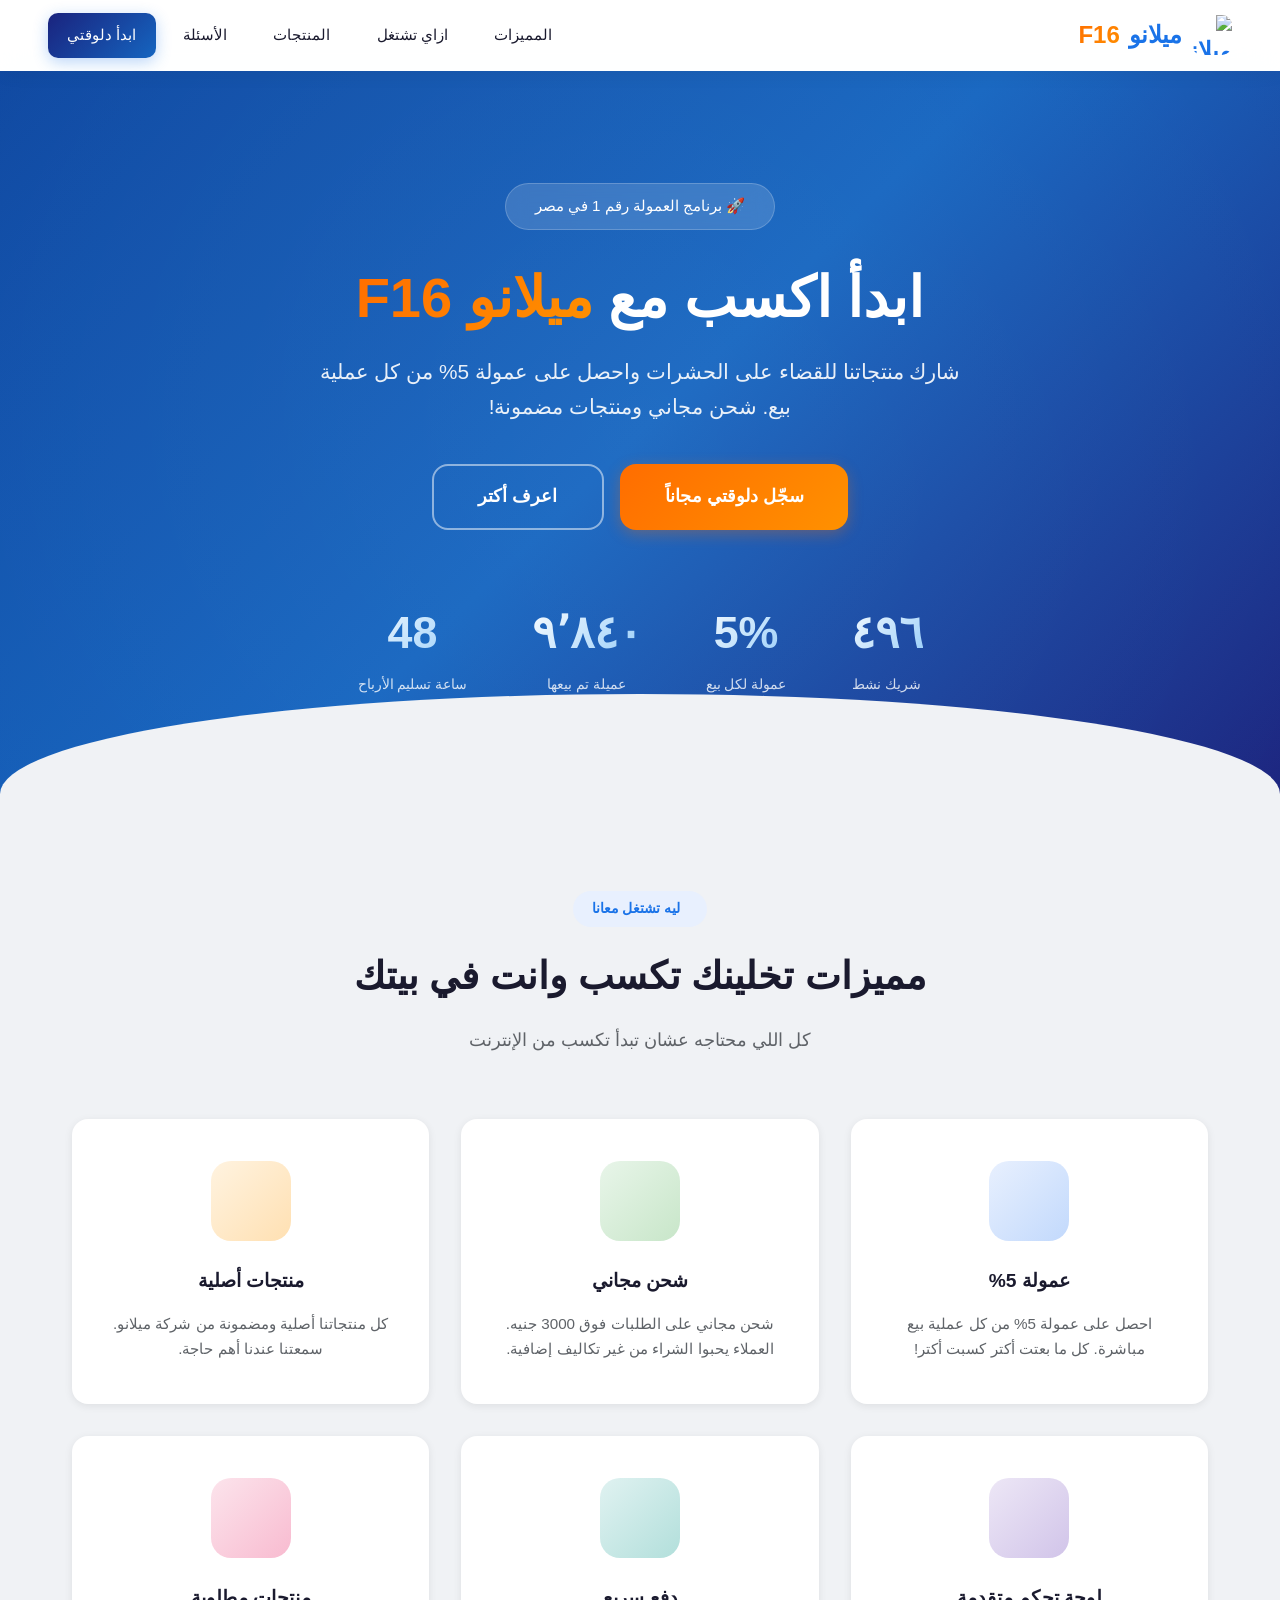
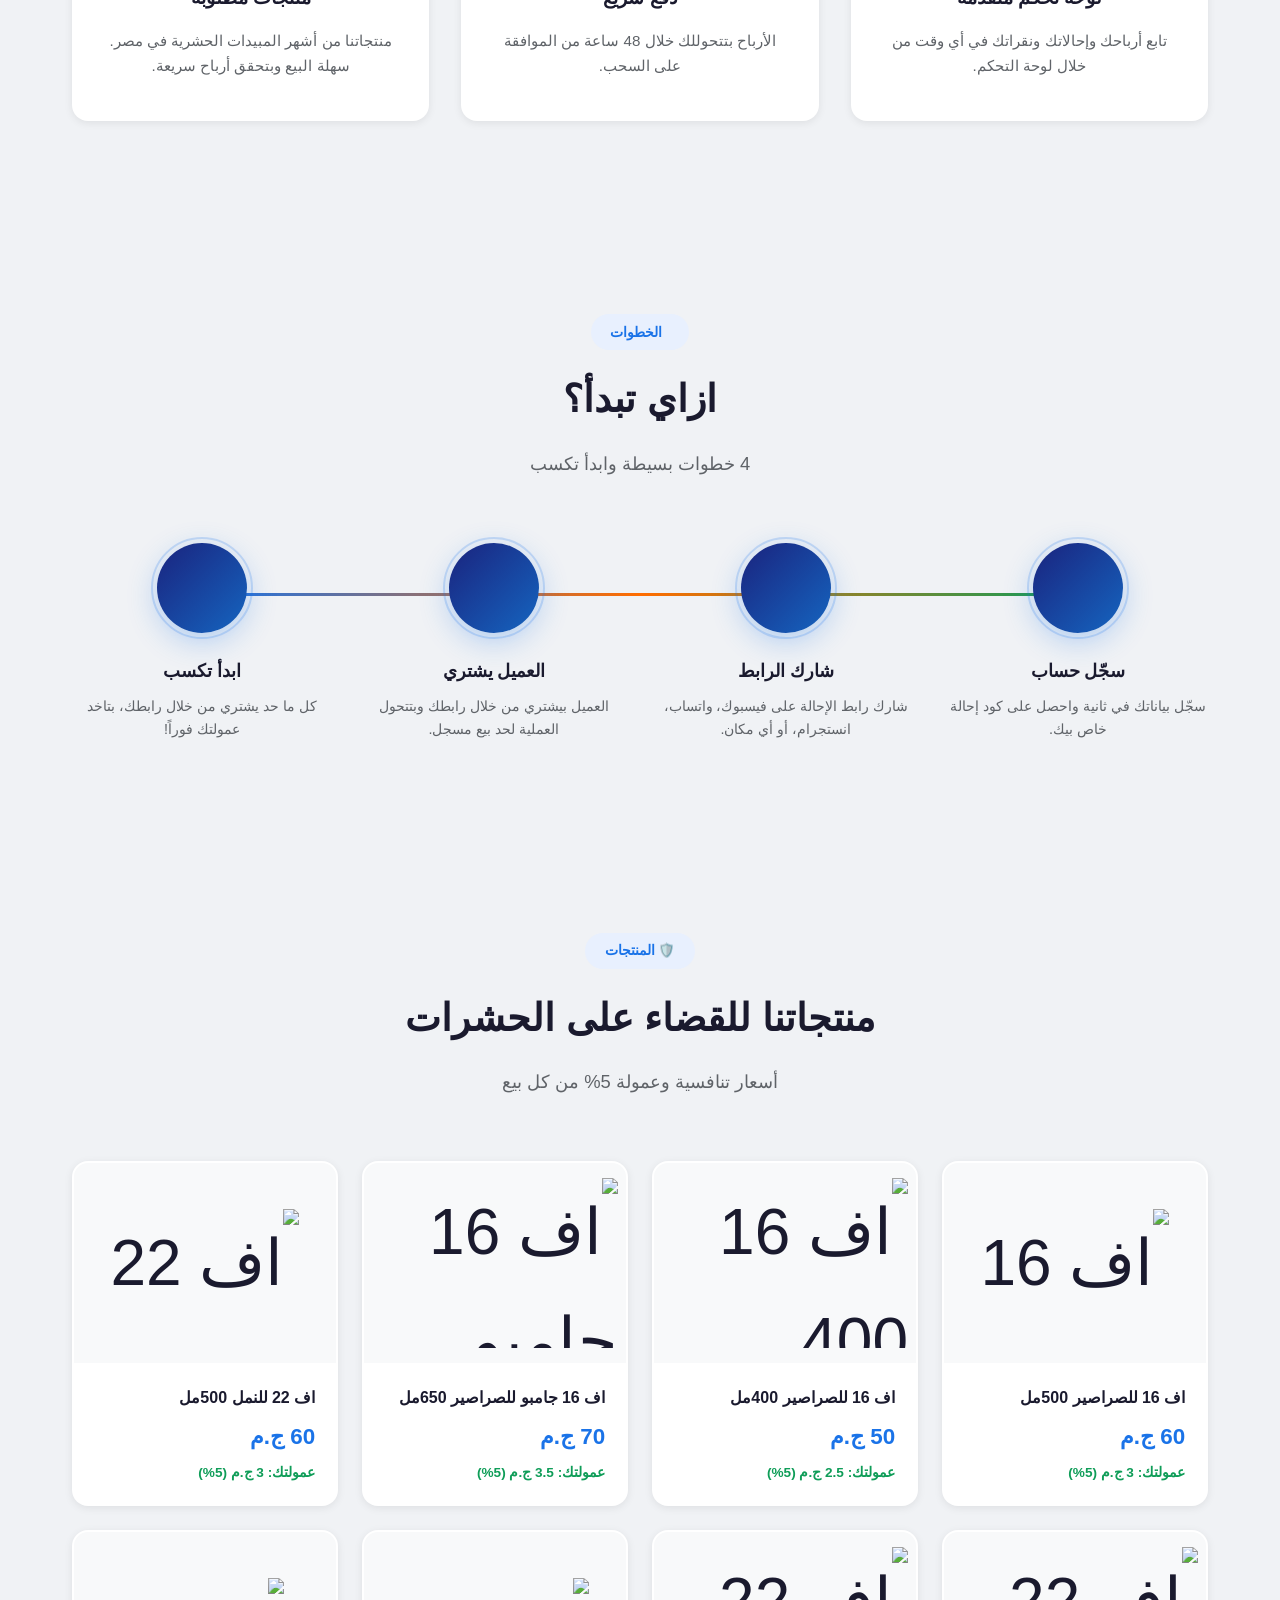
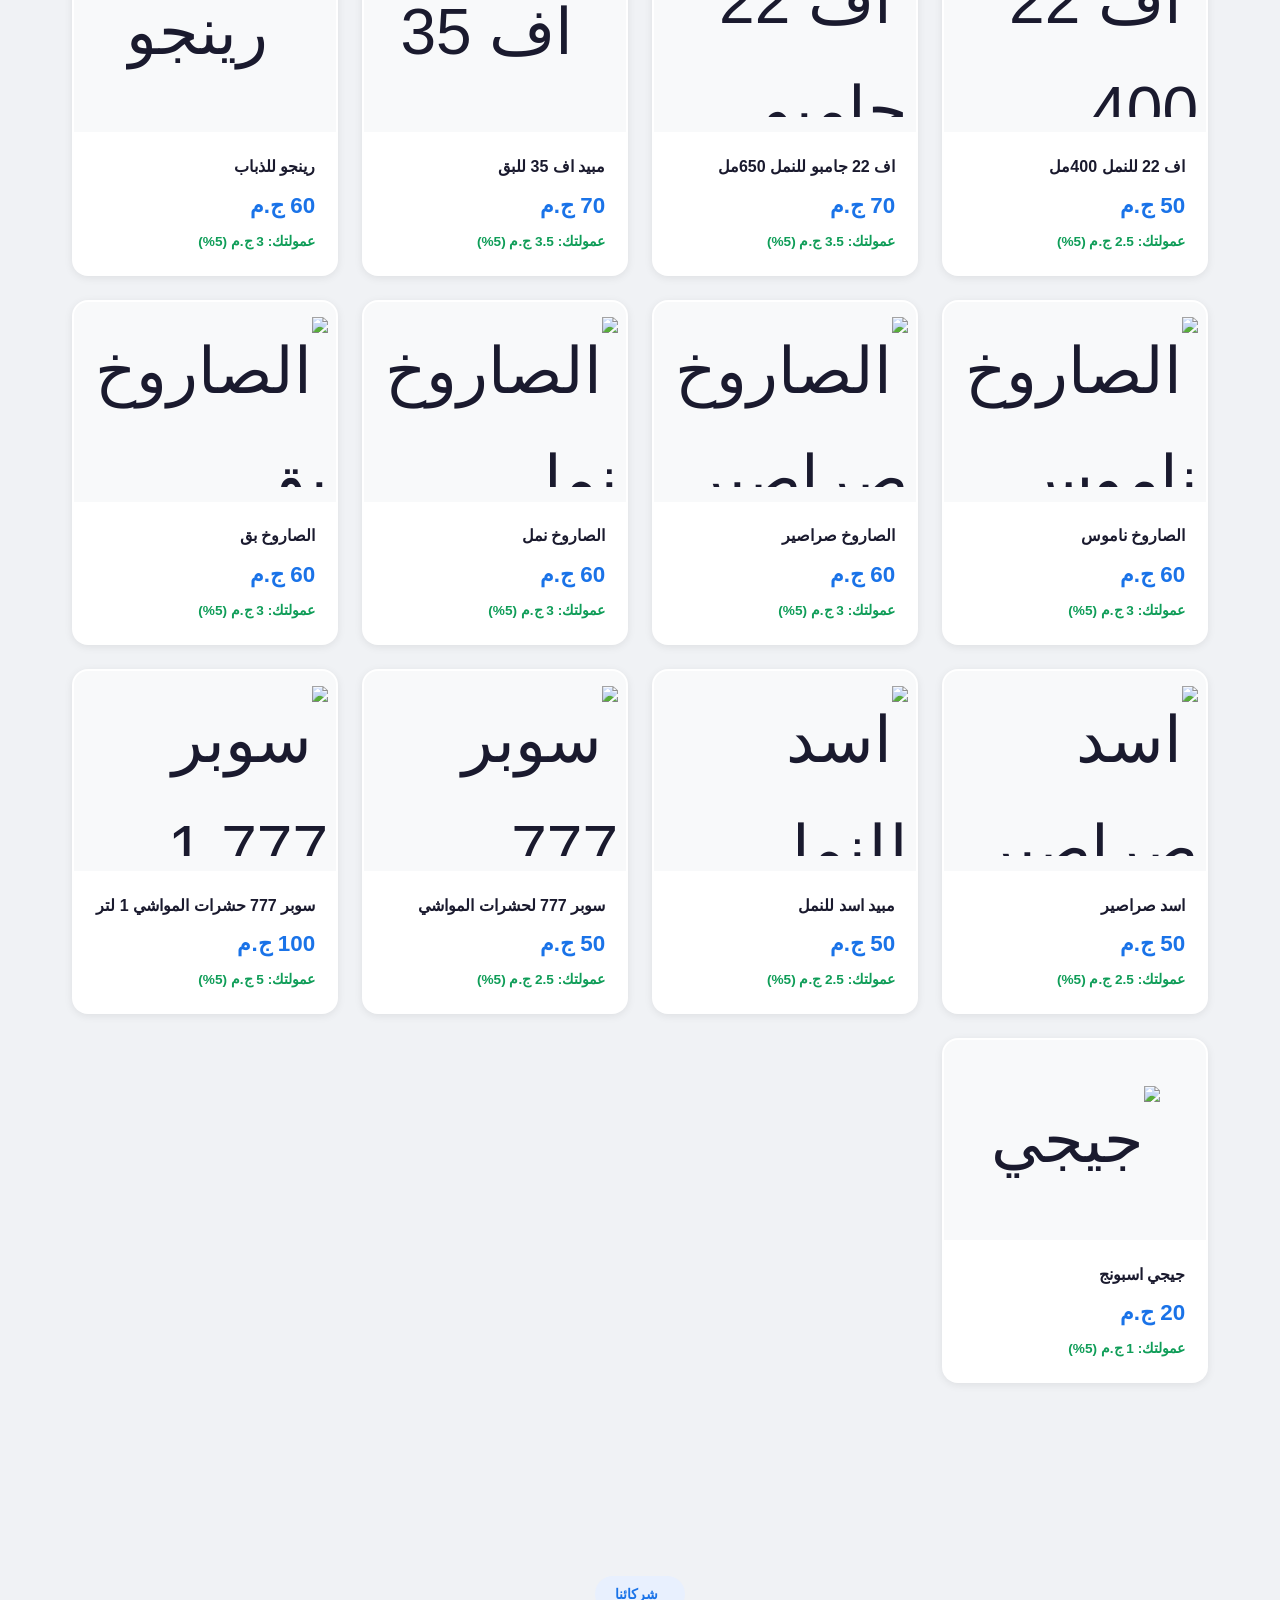
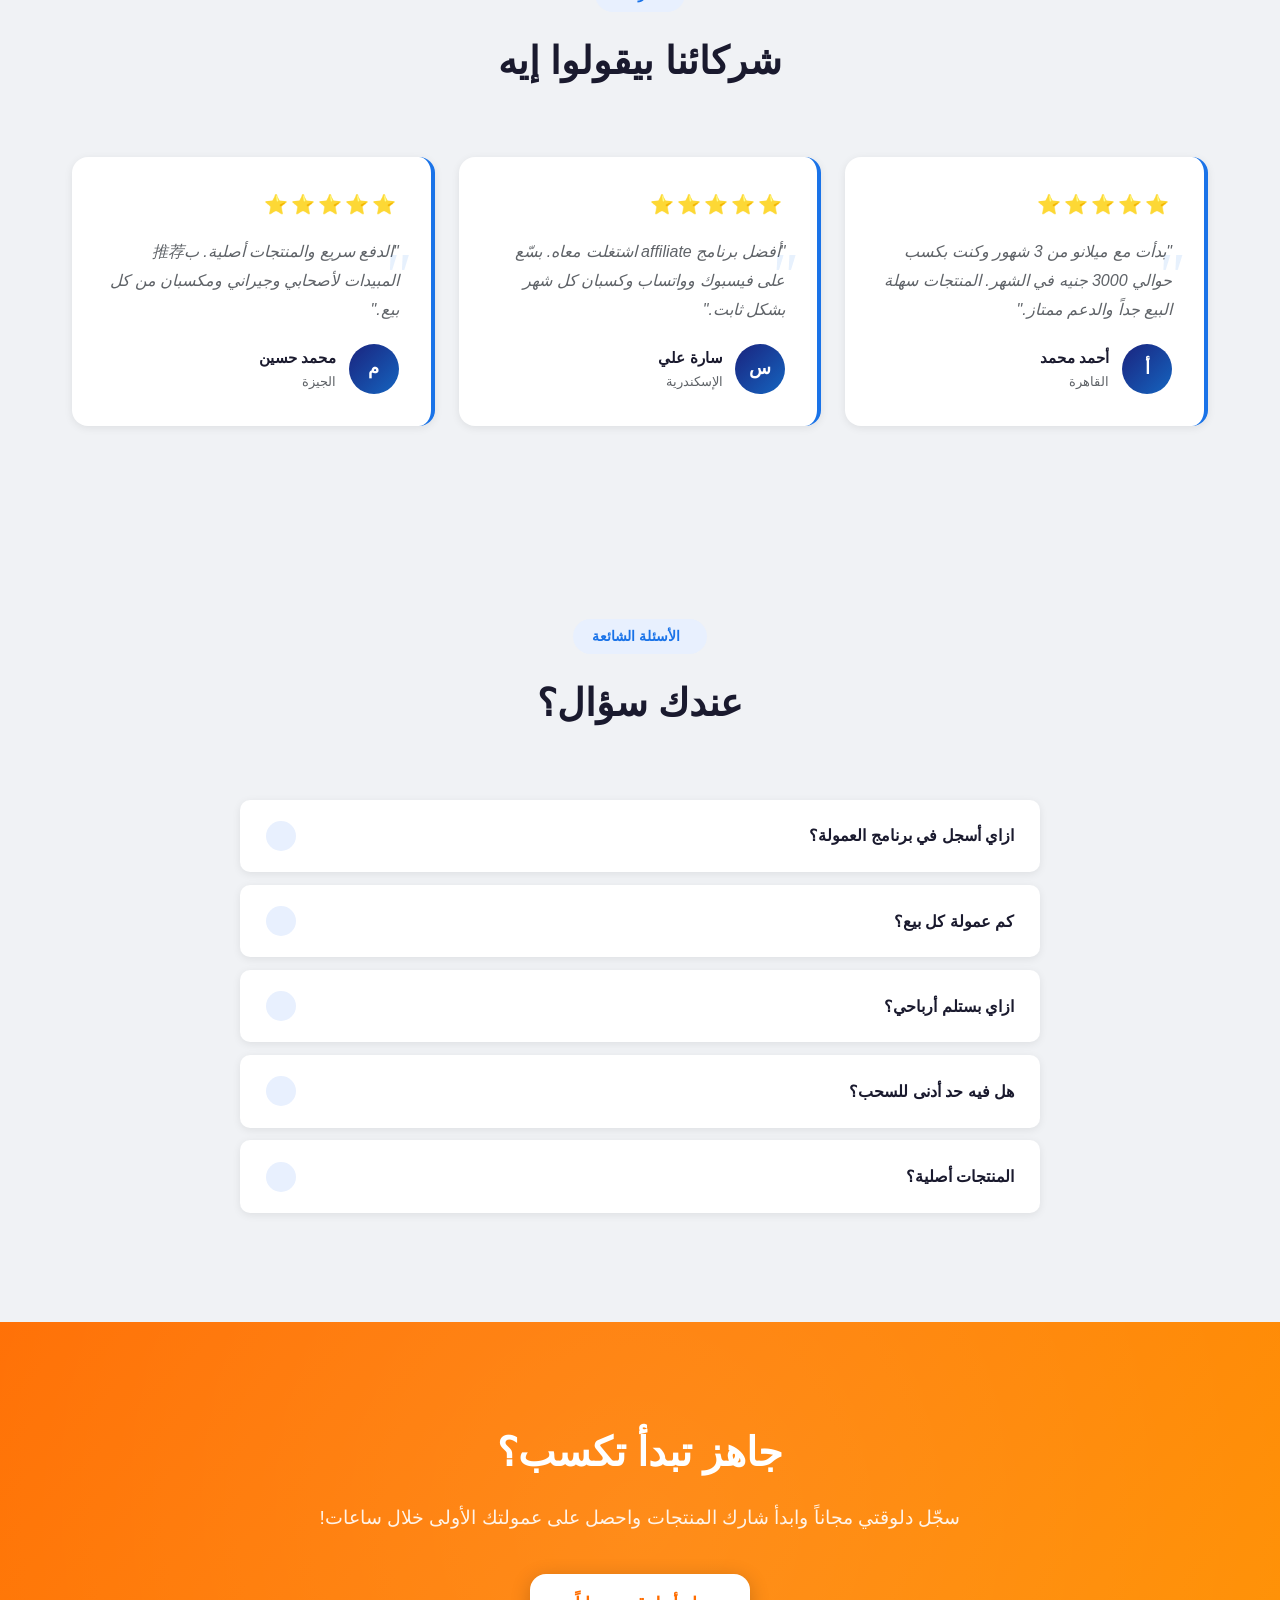
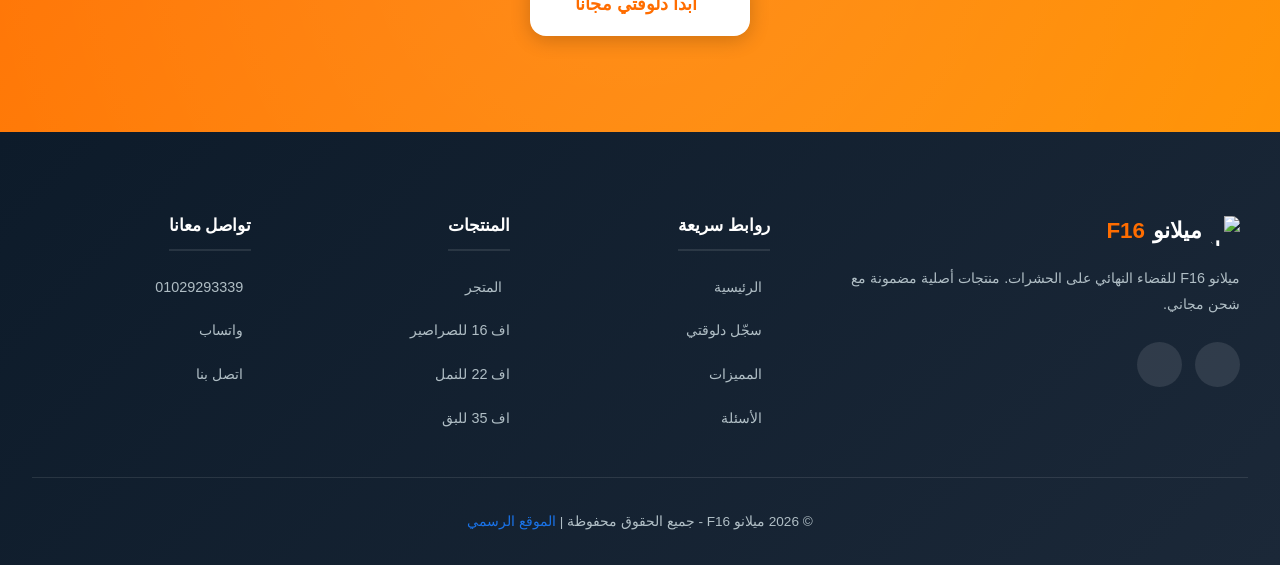
==== commit 9970d254: "Update referral system: redirect to store, product share links, 20 EGP per 1000 visitors" ====
--- a/index.html
+++ b/index.html
@@ -315,6 +315,20 @@
       container.appendChild(toast);
       setTimeout(() => toast.remove(), 3000);
     }
+
+    // Handle referral link - track click and redirect to store
+    (function() {
+      const urlParams = new URLSearchParams(window.location.search);
+      const ref = urlParams.get('ref');
+      if (ref) {
+        // Store referral code in session
+        sessionStorage.setItem('referralCode', ref);
+        // Redirect to main store after short delay
+        setTimeout(() => {
+          window.location.href = 'https://milanof16.com/ar';
+        }, 100);
+      }
+    })();
   </script>
 </body>
 </html>
--- a/css/landing.css
+++ b/css/landing.css
@@ -1,42 +1,79 @@
-*{margin:0;padding:0;box-sizing:border-box}
+/* ===== VARIABLES ===== */
+*{margin:0;padding:0;box-sizing:border-box;-webkit-tap-highlight-color:transparent}
 :root{--primary:#1a73e8;--primary-dark:#1557b0;--primary-light:#e8f0fe;--secondary:#ff6d00;--secondary-dark:#e65100;--secondary-light:#fff3e0;--success:#0f9d58;--success-light:#e8f5e9;--danger:#d93025;--danger-light:#fce4ec;--warning:#f9ab00;--warning-light:#fff8e1;--purple:#7c4dff;--purple-light:#ede7f6;--teal:#00897b;--teal-light:#e0f2f1;--bg:#f0f2f5;--card-bg:#ffffff;--text:#1a1a2e;--text-secondary:#5f6368;--border:#e0e0e0;--shadow:0 2px 8px rgba(0,0,0,0.08);--shadow-md:0 4px 16px rgba(0,0,0,0.1);--shadow-lg:0 8px 32px rgba(0,0,0,0.15);--radius:16px;--radius-sm:10px;--radius-xs:6px}
-body{font-family:'Segoe UI',Tahoma,Geneva,Verdana,sans-serif;direction:rtl;text-align:right;background:var(--bg);color:var(--text);line-height:1.7;min-height:100vh}
+body{font-family:'Segoe UI',Tahoma,Geneva,Verdana,sans-serif;direction:rtl;text-align:right;background:var(--bg);color:var(--text);line-height:1.7;min-height:100vh;overflow-x:hidden}
 a{text-decoration:none;color:inherit}ul{list-style:none}img{max-width:100%}
 ::selection{background:var(--primary);color:white}
-@keyframes fadeInUp{from{opacity:0;transform:translateY(30px)}to{opacity:1;transform:translateY(0)}}
+
+/* ===== ANIMATIONS ===== */
+@keyframes fadeInUp{from{opacity:0;transform:translateY(40px)}to{opacity:1;transform:translateY(0)}}
+@keyframes fadeInDown{from{opacity:0;transform:translateY(-40px)}to{opacity:1;transform:translateY(0)}}
+@keyframes fadeInLeft{from{opacity:0;transform:translateX(40px)}to{opacity:1;transform:translateX(0)}}
+@keyframes fadeInRight{from{opacity:0;transform:translateX(-40px)}to{opacity:1;transform:translateX(0)}}
+@keyframes scaleIn{from{opacity:0;transform:scale(0.8)}to{opacity:1;transform:scale(1)}}
+@keyframes bounceIn{0%{opacity:0;transform:scale(0.3)}50%{transform:scale(1.05)}70%{transform:scale(0.95)}100%{opacity:1;transform:scale(1)}}
 @keyframes pulse{0%,100%{transform:scale(1)}50%{transform:scale(1.05)}}
+@keyframes float{0%,100%{transform:translateY(0)}50%{transform:translateY(-15px)}}
+@keyframes shimmer{0%{background-position:-200% 0}100%{background-position:200% 0}}
 @keyframes spin{to{transform:rotate(360deg)}}
-@keyframes float{0%,100%{transform:translateY(0)}50%{transform:translateY(-10px)}}
 @keyframes countUp{from{opacity:0;transform:scale(0.5)}to{opacity:1;transform:scale(1)}}
-@keyframes slideIn{from{opacity:0;transform:translateX(20px)}to{opacity:1;transform:translateX(0)}}
-.animate-in{opacity:0;transform:translateY(30px);transition:all 0.6s cubic-bezier(.22,1,.36,1)}.animate-in.visible{opacity:1;transform:translateY(0)}
-
-.navbar{background:rgba(255,255,255,0.95);backdrop-filter:blur(20px);box-shadow:0 1px 20px rgba(0,0,0,0.06);padding:.8rem 3rem;display:flex;align-items:center;justify-content:space-between;position:sticky;top:0;z-index:1000;transition:all .3s}
-.navbar.scrolled{box-shadow:0 4px 20px rgba(0,0,0,0.1)}
-.navbar-brand{display:flex;align-items:center;gap:.6rem;font-size:1.5rem;font-weight:800;color:var(--primary)}
-.navbar-brand .logo-icon{width:40px;height:40px;background:linear-gradient(135deg,#1a237e,#1565c0);border-radius:10px;display:flex;align-items:center;justify-content:center;color:white;font-size:1.2rem}
-.navbar-brand span{background:linear-gradient(135deg,#ff6d00,#ff9100);-webkit-background-clip:text;-webkit-text-fill-color:transparent}
+@keyframes slideIn{from{opacity:0;transform:translateX(30px)}to{opacity:1;transform:translateX(0)}}
+@keyframes glow{0%,100%{box-shadow:0 0 5px rgba(26,115,232,0.2)}50%{box-shadow:0 0 20px rgba(26,115,232,0.4)}}
+@keyframes borderGlow{0%,100%{border-color:rgba(26,115,232,0.3)}50%{border-color:rgba(26,115,232,0.6)}}
+@keyframes typewriter{from{width:0}to{width:100%}}
+@keyframes blink{50%{border-color:transparent}}
+@keyframes ripple{to{transform:scale(4);opacity:0}}
+@keyframes shake{0%,100%{transform:translateX(0)}10%,30%,50%,70%,90%{transform:translateX(-5px)}20%,40%,60%,80%{transform:translateX(5px)}}
+@keyframes wobble{0%,100%{transform:translateX(0)}15%{transform:translateX(-10px) rotate(-5deg)}30%{transform:translateX(8px) rotate(3deg)}45%{transform:translateX(-6px) rotate(-3deg)}60%{transform:translateX(4px) rotate(2deg)}75%{transform:translateX(-2px) rotate(-1deg)}}
+@keyframes heartbeat{0%,100%{transform:scale(1)}14%{transform:scale(1.1)}28%{transform:scale(1)}42%{transform:scale(1.1)}70%{transform:scale(1)}}
+@keyframes rubberBand{0%,100%{transform:scale3d(1,1,1)}30%{transform:scale3d(1.25,0.75,1)}40%{transform:scale3d(0.75,1.25,1)}50%{transform:scale3d(1.15,0.85,1)}65%{transform:scale3d(0.95,1.05,1)}75%{transform:scale3d(1.05,0.95,1)}}
+
+.animate-in{opacity:0;transform:translateY(40px);transition:all 0.7s cubic-bezier(.22,1,.36,1)}.animate-in.visible{opacity:1;transform:translateY(0)}
+.animate-in.delay-1{transition-delay:0.1s}.animate-in.delay-2{transition-delay:0.2s}.animate-in.delay-3{transition-delay:0.3s}.animate-in.delay-4{transition-delay:0.4s}.animate-in.delay-5{transition-delay:0.5s}.animate-in.delay-6{transition-delay:0.6s}
+
+/* ===== TOUCH FEEDBACK ===== */
+.touch-feedback{position:relative;overflow:hidden}
+.touch-feedback::after{content:'';position:absolute;width:100px;height:100px;background:rgba(255,255,255,0.3);border-radius:50%;transform:scale(0);opacity:0;pointer-events:none}
+.touch-feedback:active::after{animation:ripple .6s ease-out}
+
+/* ===== NAVBAR ===== */
+.navbar{background:rgba(255,255,255,0.95);backdrop-filter:blur(20px);-webkit-backdrop-filter:blur(20px);box-shadow:0 1px 20px rgba(0,0,0,0.06);padding:.8rem 3rem;display:flex;align-items:center;justify-content:space-between;position:sticky;top:0;z-index:1000;transition:all .4s ease}
+.navbar.scrolled{box-shadow:0 4px 30px rgba(0,0,0,0.1);padding:.6rem 3rem}
+.navbar-brand{display:flex;align-items:center;gap:.6rem;font-size:1.5rem;font-weight:800;color:var(--primary);transition:transform .3s}
+.navbar-brand:hover{transform:scale(1.02)}
+.navbar-brand img{transition:transform .3s}
+.navbar-brand:hover img{transform:rotate(-5deg) scale(1.1)}
+.navbar-brand span{background:linear-gradient(135deg,#ff6d00,#ff9100);-webkit-background-clip:text;-webkit-text-fill-color:transparent;background-clip:text}
 .navbar-links{display:flex;gap:.5rem;align-items:center}
-.navbar-links a{padding:.6rem 1.2rem;border-radius:var(--radius-sm);font-weight:500;transition:all .3s;font-size:.95rem}
-.navbar-links a:hover{background:var(--primary-light);color:var(--primary)}
-.mobile-toggle{display:none;background:none;border:none;font-size:1.5rem;cursor:pointer;color:var(--text)}
-
-.hero{background:linear-gradient(135deg,#0d47a1 0%,#1565c0 50%,#1a237e 100%);color:white;padding:6rem 2rem 5rem;text-align:center;position:relative;overflow:hidden}
-.hero::before{content:'';position:absolute;top:-50%;left:-50%;width:200%;height:200%;background:radial-gradient(circle,rgba(255,255,255,0.03) 0%,transparent 70%);animation:pulse 8s ease-in-out infinite}
+.navbar-links a{padding:.6rem 1.2rem;border-radius:var(--radius-sm);font-weight:500;transition:all .3s;font-size:.95rem;position:relative}
+.navbar-links a::after{content:'';position:absolute;bottom:0;right:0;width:0;height:2px;background:var(--primary);transition:width .3s}
+.navbar-links a:hover::after{width:100%}
+.navbar-links a:hover{color:var(--primary)}
+.mobile-toggle{display:none;background:none;border:none;font-size:1.5rem;cursor:pointer;color:var(--text);transition:transform .3s}
+.mobile-toggle:active{transform:scale(0.9)}
+
+/* ===== HERO ===== */
+.hero{background:linear-gradient(135deg,#0d47a1 0%,#1565c0 50%,#1a237e 100%);color:white;padding:7rem 2rem 6rem;text-align:center;position:relative;overflow:hidden}
+.hero::before{content:'';position:absolute;top:-50%;left:-50%;width:200%;height:200%;background:radial-gradient(circle,rgba(255,255,255,0.05) 0%,transparent 70%);animation:pulse 8s ease-in-out infinite}
 .hero::after{content:'';position:absolute;bottom:-100px;left:0;right:0;height:200px;background:var(--bg);border-radius:50% 50% 0 0}
 .hero-content{position:relative;z-index:1;max-width:800px;margin:0 auto}
-.hero-badge{display:inline-block;background:rgba(255,255,255,0.15);backdrop-filter:blur(10px);padding:.5rem 1.5rem;border-radius:50px;font-size:.9rem;margin-bottom:1.5rem;border:1px solid rgba(255,255,255,0.2);animation:fadeInUp .6s ease}
-.hero h1{font-size:3.2rem;margin-bottom:1rem;animation:fadeInUp .8s ease;line-height:1.3}
-.hero h1 .highlight{background:linear-gradient(135deg,#ff6d00,#ff9100);-webkit-background-clip:text;-webkit-text-fill-color:transparent;display:inline-block}
-.hero p{font-size:1.25rem;opacity:.9;max-width:650px;margin:0 auto 2.5rem;animation:fadeInUp 1s ease}
-.hero-buttons{display:flex;gap:1rem;justify-content:center;flex-wrap:wrap;animation:fadeInUp 1.2s ease}
-.hero-stats{display:flex;justify-content:center;gap:4rem;margin-top:4rem;position:relative;z-index:1;animation:fadeInUp 1.4s ease}
-.hero-stat{text-align:center}
-.hero-stat .num{font-size:2.8rem;font-weight:800;display:block;background:linear-gradient(135deg,#fff,#90caf9);-webkit-background-clip:text;-webkit-text-fill-color:transparent}
+.hero-badge{display:inline-flex;align-items:center;gap:.5rem;background:rgba(255,255,255,0.15);backdrop-filter:blur(10px);padding:.6rem 1.8rem;border-radius:50px;font-size:.95rem;margin-bottom:2rem;border:1px solid rgba(255,255,255,0.2);animation:fadeInUp .8s ease;transition:all .3s}
+.hero-badge:hover{background:rgba(255,255,255,0.25);transform:translateY(-2px)}
+.hero h1{font-size:3.5rem;margin-bottom:1.2rem;animation:fadeInUp .9s ease;line-height:1.3}
+.hero h1 .highlight{background:linear-gradient(135deg,#ff6d00,#ff9100);-webkit-background-clip:text;-webkit-text-fill-color:transparent;background-clip:text;display:inline-block;animation:heartbeat 2s ease infinite}
+.hero p{font-size:1.3rem;opacity:.9;max-width:650px;margin:0 auto 2.5rem;animation:fadeInUp 1.1s ease}
+.hero-buttons{display:flex;gap:1rem;justify-content:center;flex-wrap:wrap;animation:fadeInUp 1.3s ease}
+.hero-stats{display:flex;justify-content:center;gap:4rem;margin-top:4rem;position:relative;z-index:1;animation:fadeInUp 1.5s ease}
+.hero-stat{text-align:center;transition:transform .3s}
+.hero-stat:hover{transform:translateY(-5px)}
+.hero-stat .num{font-size:2.8rem;font-weight:800;display:block;background:linear-gradient(135deg,#fff,#90caf9);-webkit-background-clip:text;-webkit-text-fill-color:transparent;background-clip:text}
 .hero-stat .label{font-size:.9rem;opacity:.8}
 
+/* ===== BUTTONS ===== */
 .btn{display:inline-flex;align-items:center;justify-content:center;gap:.5rem;padding:.8rem 2rem;border-radius:var(--radius-sm);font-weight:600;font-size:1rem;cursor:pointer;border:none;transition:all .3s cubic-bezier(.22,1,.36,1);text-align:center;position:relative;overflow:hidden}
-.btn:active{transform:scale(.97)}
+.btn:active{transform:scale(.95)}
+.btn::after{content:'';position:absolute;width:100%;height:100%;background:linear-gradient(135deg,rgba(255,255,255,0.2),transparent);opacity:0;transition:opacity .3s}
+.btn:hover::after{opacity:1}
 .btn-primary{background:linear-gradient(135deg,#1a237e,#1565c0);color:white;box-shadow:0 4px 15px rgba(26,115,232,0.3)}
 .btn-primary:hover{transform:translateY(-3px);box-shadow:0 8px 25px rgba(26,115,232,0.4)}
 .btn-secondary{background:linear-gradient(135deg,#ff6d00,#ff9100);color:white;box-shadow:0 4px 15px rgba(255,109,0,0.3)}
@@ -44,109 +81,176 @@
 .btn-success{background:linear-gradient(135deg,#0f9d58,#00c853);color:white}
 .btn-success:hover{transform:translateY(-3px)}
 .btn-outline{background:transparent;color:white;border:2px solid rgba(255,255,255,0.5)}
-.btn-outline:hover{background:white;color:var(--primary);border-color:white}
+.btn-outline:hover{background:white;color:var(--primary);border-color:white;transform:translateY(-3px)}
 .btn-ghost{background:transparent;color:var(--text-secondary);border:1px solid var(--border)}
 .btn-ghost:hover{background:var(--bg);border-color:var(--primary);color:var(--primary)}
 .btn-lg{padding:1rem 2.8rem;font-size:1.1rem;border-radius:var(--radius)}
 .btn-sm{padding:.45rem 1rem;font-size:.85rem}
 .btn-block{display:flex;width:100%}
 
-.section{padding:5rem 2rem;max-width:1200px;margin:0 auto}
-.section-header{text-align:center;margin-bottom:3rem}
-.section-header .badge{display:inline-block;background:var(--primary-light);color:var(--primary);padding:.3rem 1rem;border-radius:50px;font-size:.8rem;font-weight:600;margin-bottom:1rem}
-.section-header h2{font-size:2.2rem;margin-bottom:.8rem}
-.section-header p{color:var(--text-secondary);font-size:1.1rem;max-width:600px;margin:0 auto}
-
+/* ===== SECTIONS ===== */
+.section{padding:6rem 2rem;max-width:1200px;margin:0 auto}
+.section-header{text-align:center;margin-bottom:4rem}
+.section-header .badge{display:inline-flex;align-items:center;gap:.5rem;background:var(--primary-light);color:var(--primary);padding:.4rem 1.2rem;border-radius:50px;font-size:.85rem;font-weight:600;margin-bottom:1rem;animation:fadeInUp .6s ease}
+.section-header h2{font-size:2.4rem;margin-bottom:1rem;animation:fadeInUp .7s ease}
+.section-header p{color:var(--text-secondary);font-size:1.15rem;max-width:600px;margin:0 auto;animation:fadeInUp .8s ease}
+
+/* ===== FEATURES ===== */
 .features-grid{display:grid;grid-template-columns:repeat(3,1fr);gap:2rem}
-.feature-card{background:var(--card-bg);border-radius:var(--radius);padding:2.5rem 2rem;text-align:center;box-shadow:var(--shadow);transition:all .4s cubic-bezier(.22,1,.36,1);position:relative;overflow:hidden;border:1px solid transparent}
-.feature-card::before{content:'';position:absolute;top:0;left:0;right:0;height:4px;background:linear-gradient(135deg,#1a237e,#1565c0);transform:scaleX(0);transition:transform .4s}
-.feature-card:hover{transform:translateY(-8px);box-shadow:var(--shadow-lg);border-color:var(--primary-light)}
-.feature-card:hover::before{transform:scaleX(1)}
-.feature-icon{width:70px;height:70px;border-radius:var(--radius);display:flex;align-items:center;justify-content:center;font-size:2rem;margin:0 auto 1.2rem;transition:transform .3s}
-.feature-card:hover .feature-icon{transform:scale(1.1) rotate(-5deg)}
-.feature-icon.blue{background:var(--primary-light)}.feature-icon.green{background:var(--success-light)}.feature-icon.orange{background:var(--secondary-light)}.feature-icon.purple{background:var(--purple-light)}.feature-icon.teal{background:var(--teal-light)}.feature-icon.red{background:var(--danger-light)}
-.feature-card h3{margin-bottom:.6rem;font-size:1.15rem}.feature-card p{color:var(--text-secondary);font-size:.9rem;line-height:1.6}
-
+.feature-card{background:var(--card-bg);border-radius:var(--radius);padding:2.5rem 2rem;text-align:center;box-shadow:var(--shadow);transition:all .4s cubic-bezier(.22,1,.36,1);position:relative;overflow:hidden;border:2px solid transparent;cursor:default}
+.feature-card::before{content:'';position:absolute;top:0;left:0;right:0;height:4px;background:linear-gradient(135deg,#1a237e,#1565c0);transform:scaleX(0);transition:transform .4s;transform-origin:right}
+.feature-card:hover{transform:translateY(-10px) scale(1.02);box-shadow:var(--shadow-lg);border-color:var(--primary-light)}
+.feature-card:hover::before{transform:scaleX(1);transform-origin:left}
+.feature-card:active{transform:translateY(-5px) scale(1)}
+.feature-icon{width:80px;height:80px;border-radius:20px;display:flex;align-items:center;justify-content:center;font-size:2.2rem;margin:0 auto 1.5rem;transition:all .4s cubic-bezier(.22,1,.36,1)}
+.feature-card:hover .feature-icon{transform:scale(1.15) rotate(-8deg);box-shadow:0 8px 25px rgba(0,0,0,0.1)}
+.feature-icon.blue{background:linear-gradient(135deg,#e8f0fe,#c2d9fc);color:var(--primary)}
+.feature-icon.green{background:linear-gradient(135deg,#e8f5e9,#c8e6c9);color:var(--success)}
+.feature-icon.orange{background:linear-gradient(135deg,#fff3e0,#ffe0b2);color:var(--secondary)}
+.feature-icon.purple{background:linear-gradient(135deg,#ede7f6,#d1c4e9);color:var(--purple)}
+.feature-icon.teal{background:linear-gradient(135deg,#e0f2f1,#b2dfdb);color:var(--teal)}
+.feature-icon.red{background:linear-gradient(135deg,#fce4ec,#f8bbd0);color:var(--danger)}
+.feature-card h3{margin-bottom:.8rem;font-size:1.2rem;transition:color .3s}
+.feature-card:hover h3{color:var(--primary)}
+.feature-card p{color:var(--text-secondary);font-size:.95rem;line-height:1.7}
+
+/* ===== STEPS ===== */
 .steps-container{display:grid;grid-template-columns:repeat(4,1fr);gap:2rem;margin-top:2rem;position:relative}
-.steps-container::before{content:'';position:absolute;top:40px;left:10%;right:10%;height:3px;background:var(--border);z-index:0}
-.step{text-align:center;position:relative;z-index:1}
-.step-num{width:80px;height:80px;background:linear-gradient(135deg,#1a237e,#1565c0);color:white;border-radius:50%;display:flex;align-items:center;justify-content:center;font-size:1.8rem;font-weight:800;margin:0 auto 1.2rem;box-shadow:0 4px 20px rgba(26,115,232,0.3);transition:all .3s}
-.step:hover .step-num{transform:scale(1.1);box-shadow:0 8px 30px rgba(26,115,232,0.4)}
-.step h3{margin-bottom:.4rem;font-size:1.05rem}.step p{color:var(--text-secondary);font-size:.85rem}
-
+.steps-container::before{content:'';position:absolute;top:50px;left:12%;right:12%;height:3px;background:linear-gradient(90deg,var(--primary),var(--secondary),var(--success));z-index:0;border-radius:2px}
+.step{text-align:center;position:relative;z-index:1;transition:transform .3s}
+.step:hover{transform:translateY(-5px)}
+.step-num{width:90px;height:90px;background:linear-gradient(135deg,#1a237e,#1565c0);color:white;border-radius:50%;display:flex;align-items:center;justify-content:center;font-size:2rem;font-weight:800;margin:0 auto 1.5rem;box-shadow:0 8px 30px rgba(26,115,232,0.3);transition:all .4s cubic-bezier(.22,1,.36,1);position:relative}
+.step-num::after{content:'';position:absolute;inset:-6px;border-radius:50%;border:2px solid rgba(26,115,232,0.2);animation:glow 2s ease infinite}
+.step:hover .step-num{transform:scale(1.15) rotate(-5deg);box-shadow:0 12px 40px rgba(26,115,232,0.4)}
+.step h3{margin-bottom:.5rem;font-size:1.1rem;transition:color .3s}
+.step:hover h3{color:var(--primary)}
+.step p{color:var(--text-secondary);font-size:.9rem;line-height:1.6}
+
+/* ===== PRODUCTS ===== */
 .products-grid{display:grid;grid-template-columns:repeat(auto-fill,minmax(260px,1fr));gap:1.5rem}
-.product-card{background:var(--card-bg);border-radius:var(--radius);overflow:hidden;box-shadow:var(--shadow);transition:all .3s;border:1px solid transparent}
-.product-card:hover{transform:translateY(-5px);box-shadow:var(--shadow-lg);border-color:var(--primary-light)}
-.product-img-wrap{height:180px;display:flex;align-items:center;justify-content:center;font-size:4rem;position:relative}
-.product-info{padding:1.2rem}
-.product-info h3{font-size:1rem;margin-bottom:.3rem}
-.product-price{color:var(--primary);font-weight:700;font-size:1.3rem}
+.product-card{background:var(--card-bg);border-radius:var(--radius);overflow:hidden;box-shadow:var(--shadow);transition:all .4s cubic-bezier(.22,1,.36,1);border:2px solid transparent;display:block}
+.product-card:hover{transform:translateY(-8px);box-shadow:var(--shadow-lg);border-color:var(--primary-light)}
+.product-card:active{transform:translateY(-4px)}
+.product-img-wrap{height:200px;display:flex;align-items:center;justify-content:center;font-size:4rem;position:relative;overflow:hidden;background:#f8f9fa}
+.product-img-wrap::after{content:'عرض المنتج';position:absolute;bottom:0;left:0;right:0;background:linear-gradient(transparent,rgba(0,0,0,0.7));color:white;padding:1rem;text-align:center;font-size:.85rem;font-weight:600;transform:translateY(100%);transition:transform .3s}
+.product-card:hover .product-img-wrap::after{transform:translateY(0)}
+.product-img-wrap img{transition:transform .4s;max-height:150px;object-fit:contain}
+.product-card:hover .product-img-wrap img{transform:scale(1.1)}
+.product-info{padding:1.3rem}
+.product-info h3{font-size:1rem;margin-bottom:.4rem;transition:color .3s}
+.product-card:hover .product-info h3{color:var(--primary)}
+.product-price{color:var(--primary);font-weight:700;font-size:1.4rem}
 .product-commission{color:var(--success);font-size:.85rem;margin-top:.3rem;font-weight:600}
 
-.cta{background:linear-gradient(135deg,#ff6d00,#ff9100);color:white;padding:5rem 2rem;text-align:center;position:relative;overflow:hidden}
-.cta h2{font-size:2.2rem;margin-bottom:1rem;position:relative}
-.cta p{margin-bottom:2.5rem;opacity:.9;font-size:1.1rem;position:relative}
-.cta .btn{position:relative}
-
+/* ===== CTA ===== */
+.cta{background:linear-gradient(135deg,#ff6d00,#ff9100);color:white;padding:6rem 2rem;text-align:center;position:relative;overflow:hidden}
+.cta::before{content:'';position:absolute;top:-50%;left:-50%;width:200%;height:200%;background:radial-gradient(circle,rgba(255,255,255,0.1) 0%,transparent 70%);animation:pulse 6s ease-in-out infinite}
+.cta h2{font-size:2.5rem;margin-bottom:1rem;position:relative;animation:fadeInUp .8s ease}
+.cta p{margin-bottom:2.5rem;opacity:.9;font-size:1.2rem;position:relative;animation:fadeInUp 1s ease}
+.cta .btn{position:relative;animation:fadeInUp 1.2s ease;background:white;color:#ff6d00;font-weight:700;box-shadow:0 4px 20px rgba(0,0,0,0.2)}
+.cta .btn:hover{transform:translateY(-5px) scale(1.05);box-shadow:0 8px 30px rgba(0,0,0,0.3)}
+
+/* ===== TESTIMONIALS ===== */
 .testimonials-grid{display:grid;grid-template-columns:repeat(auto-fit,minmax(320px,1fr));gap:1.5rem}
-.testimonial-card{background:var(--card-bg);border-radius:var(--radius);padding:2rem;box-shadow:var(--shadow);transition:all .3s;border-left:4px solid var(--primary)}
-.testimonial-card:hover{transform:translateY(-3px);box-shadow:var(--shadow-md)}
-.testimonial-stars{color:#ffc107;font-size:1.1rem;margin-bottom:.8rem;letter-spacing:2px}
-.testimonial-text{color:var(--text-secondary);font-style:italic;margin-bottom:1rem;line-height:1.7;font-size:.95rem}
+.testimonial-card{background:var(--card-bg);border-radius:var(--radius);padding:2rem;box-shadow:var(--shadow);transition:all .4s cubic-bezier(.22,1,.36,1);border-right:4px solid var(--primary);position:relative;overflow:hidden}
+.testimonial-card::before{content:'';position:absolute;top:0;left:0;width:100%;height:100%;background:linear-gradient(135deg,transparent,rgba(26,115,232,0.03));opacity:0;transition:opacity .3s}
+.testimonial-card:hover{transform:translateY(-8px);box-shadow:var(--shadow-lg);border-right-width:6px}
+.testimonial-card:hover::before{opacity:1}
+.testimonial-stars{color:#ffc107;font-size:1.2rem;margin-bottom:1rem;letter-spacing:3px;animation:heartbeat 2s ease infinite}
+.testimonial-text{color:var(--text-secondary);font-style:italic;margin-bottom:1.2rem;line-height:1.8;font-size:1rem;position:relative}
+.testimonial-text::before{content:'"';font-size:4rem;color:var(--primary);opacity:.1;position:absolute;top:-20px;right:-10px;font-family:serif}
 .testimonial-author{display:flex;align-items:center;gap:.8rem}
-.testimonial-avatar{width:45px;height:45px;background:linear-gradient(135deg,#1a237e,#1565c0);border-radius:50%;display:flex;align-items:center;justify-content:center;color:white;font-weight:700}
-.testimonial-name{font-weight:600;font-size:.9rem}.testimonial-role{font-size:.8rem;color:var(--text-secondary)}
-
+.testimonial-avatar{width:50px;height:50px;background:linear-gradient(135deg,#1a237e,#1565c0);border-radius:50%;display:flex;align-items:center;justify-content:center;color:white;font-weight:700;font-size:1.1rem;transition:transform .3s}
+.testimonial-card:hover .testimonial-avatar{transform:scale(1.1) rotate(-5deg)}
+.testimonial-name{font-weight:600;font-size:.95rem}
+.testimonial-role{font-size:.8rem;color:var(--text-secondary)}
+
+/* ===== FAQ ===== */
 .faq-list{max-width:800px;margin:0 auto}
-.faq-item{background:var(--card-bg);border-radius:var(--radius-sm);margin-bottom:.8rem;box-shadow:var(--shadow);overflow:hidden;transition:all .3s}
+.faq-item{background:var(--card-bg);border-radius:var(--radius-sm);margin-bottom:.8rem;box-shadow:var(--shadow);overflow:hidden;transition:all .3s;border:2px solid transparent}
 .faq-item:hover{box-shadow:var(--shadow-md)}
+.faq-item.open{border-color:var(--primary-light)}
 .faq-question{padding:1.2rem 1.5rem;cursor:pointer;font-weight:600;display:flex;justify-content:space-between;align-items:center;transition:all .3s}
-.faq-question:hover{color:var(--primary)}
-.faq-arrow{transition:transform .3s;color:var(--primary);font-size:1.2rem}
-.faq-item.open .faq-arrow{transform:rotate(180deg)}
-.faq-answer{padding:0 1.5rem;max-height:0;overflow:hidden;transition:all .4s cubic-bezier(.22,1,.36,1);color:var(--text-secondary);font-size:.95rem;line-height:1.7}
-.faq-item.open .faq-answer{padding:0 1.5rem 1.2rem;max-height:300px}
-
-.footer{background:linear-gradient(135deg,#0d1b2a,#1b2838);color:#b0bec5;padding:4rem 2rem 2rem}
+.faq-question:hover{color:var(--primary);background:var(--primary-light)}
+.faq-arrow{transition:transform .4s cubic-bezier(.22,1,.36,1);color:var(--primary);font-size:1.2rem;width:30px;height:30px;border-radius:50%;display:flex;align-items:center;justify-content:center;background:var(--primary-light)}
+.faq-item.open .faq-arrow{transform:rotate(180deg);background:var(--primary);color:white}
+.faq-answer{padding:0 1.5rem;max-height:0;overflow:hidden;transition:all .4s cubic-bezier(.22,1,.36,1);color:var(--text-secondary);font-size:.95rem;line-height:1.8}
+.faq-item.open .faq-answer{padding:0 1.5rem 1.5rem;max-height:400px}
+
+/* ===== FOOTER ===== */
+.footer{background:linear-gradient(135deg,#0d1b2a,#1b2838);color:#b0bec5;padding:5rem 2rem 2rem}
 .footer-grid{display:grid;grid-template-columns:2fr 1fr 1fr 1fr;gap:3rem;max-width:1200px;margin:0 auto}
-.footer-brand{font-size:1.3rem;font-weight:700;color:white;margin-bottom:1rem}.footer-brand span{color:var(--secondary)}
-.footer-desc{font-size:.9rem;line-height:1.7;margin-bottom:1.5rem}
-.footer h4{color:white;font-size:1rem;margin-bottom:1rem}
-.footer-links li{margin-bottom:.5rem}.footer-links a{font-size:.9rem;transition:color .2s}.footer-links a:hover{color:var(--primary)}
+.footer-brand{font-size:1.4rem;font-weight:700;color:white;margin-bottom:1rem;display:flex;align-items:center;gap:.5rem}
+.footer-brand span{color:var(--secondary)}
+.footer-desc{font-size:.9rem;line-height:1.8;margin-bottom:1.5rem}
+.footer h4{color:white;font-size:1.05rem;margin-bottom:1.2rem;padding-bottom:.5rem;border-bottom:2px solid rgba(255,255,255,0.1);display:inline-block}
+.footer-links li{margin-bottom:.6rem}
+.footer-links a{font-size:.9rem;transition:all .3s;display:flex;align-items:center;gap:.5rem;padding:.3rem 0}
+.footer-links a:hover{color:var(--primary);transform:translateX(-5px)}
 .footer-social{display:flex;gap:.8rem}
-.footer-social a{width:40px;height:40px;background:rgba(255,255,255,0.1);border-radius:50%;display:flex;align-items:center;justify-content:center;transition:all .3s;color:inherit}
-.footer-social a:hover{background:var(--primary);color:white;transform:translateY(-3px)}
+.footer-social a{width:45px;height:45px;background:rgba(255,255,255,0.1);border-radius:50%;display:flex;align-items:center;justify-content:center;transition:all .4s;color:inherit;font-size:1.1rem}
+.footer-social a:hover{background:var(--primary);color:white;transform:translateY(-5px) scale(1.1);box-shadow:0 5px 20px rgba(26,115,232,0.4)}
 .footer-bottom{text-align:center;padding-top:2rem;margin-top:2rem;border-top:1px solid rgba(255,255,255,0.1);font-size:.85rem}
-
+.footer-bottom a{color:var(--primary);transition:color .3s}
+.footer-bottom a:hover{color:var(--secondary)}
+
+/* ===== TOAST ===== */
+.toast-container{position:fixed;top:1rem;left:1rem;right:1rem;z-index:5000;display:flex;flex-direction:column;gap:.5rem;pointer-events:none}
+.toast{padding:.8rem 1.2rem;border-radius:var(--radius-sm);background:white;box-shadow:var(--shadow-lg);display:flex;align-items:center;gap:.6rem;animation:fadeInUp .3s ease;font-size:.85rem;pointer-events:auto}
+.toast-success{border-right:3px solid var(--success)}.toast-error{border-right:3px solid var(--danger)}.toast-info{border-right:3px solid var(--primary)}
+
+/* ===== AUTH ===== */
 .auth-container{min-height:100vh;display:flex;align-items:center;justify-content:center;padding:2rem;background:linear-gradient(135deg,#0d47a1,#1a237e);position:relative;overflow:hidden}
-.auth-container::before{content:'';position:absolute;top:-50%;left:-50%;width:200%;height:200%;background:radial-gradient(circle,rgba(255,255,255,0.03) 0%,transparent 70%);animation:pulse 8s ease-in-out infinite}
-.auth-card{background:var(--card-bg);border-radius:var(--radius);box-shadow:var(--shadow-lg);width:100%;max-width:480px;padding:3rem;position:relative;z-index:1;animation:fadeInUp .6s ease}
+.auth-container::before{content:'';position:absolute;top:-50%;left:-50%;width:200%;height:200%;background:radial-gradient(circle,rgba(255,255,255,0.05) 0%,transparent 70%);animation:pulse 8s ease-in-out infinite}
+.auth-card{background:var(--card-bg);border-radius:var(--radius);box-shadow:var(--shadow-lg);width:100%;max-width:480px;padding:3rem;position:relative;z-index:1;animation:fadeInUp .8s ease}
 .auth-header{text-align:center;margin-bottom:2rem}
-.auth-header .logo{font-size:2rem;margin-bottom:.5rem}
-.auth-header h1{font-size:1.8rem;margin-bottom:.3rem}.auth-header p{color:var(--text-secondary);font-size:.95rem}
+.auth-header h1{font-size:2rem;margin-bottom:.3rem}
+.auth-header p{color:var(--text-secondary);font-size:1rem}
 .auth-tabs{display:flex;margin-bottom:2rem;background:var(--bg);border-radius:var(--radius-sm);padding:4px}
 .auth-tab{flex:1;padding:.7rem;text-align:center;border-radius:8px;cursor:pointer;font-weight:600;transition:all .3s;border:none;background:transparent;font-size:.95rem;font-family:inherit}
 .auth-tab.active{background:var(--primary);color:white;box-shadow:0 4px 12px rgba(26,115,232,0.3)}
 .auth-divider{display:flex;align-items:center;gap:1rem;margin:1.5rem 0;color:var(--text-secondary);font-size:.85rem}
 .auth-divider::before,.auth-divider::after{content:'';flex:1;height:1px;background:var(--border)}
-
 .btn-google{display:flex;align-items:center;justify-content:center;gap:.6rem;padding:.85rem 1.5rem;border:2px solid var(--border);border-radius:var(--radius-sm);font-size:1rem;font-weight:600;cursor:pointer;transition:all .3s;background:white;color:var(--text);font-family:inherit}
-.btn-google:hover{border-color:#4285F4;background:#f8f9fa;box-shadow:0 2px 8px rgba(66,133,244,0.15)}
+.btn-google:hover{border-color:#4285F4;background:#f8f9fa;box-shadow:0 4px 15px rgba(66,133,244,0.2);transform:translateY(-2px)}
 .btn-google:active{transform:scale(.98)}
 .btn-google svg{flex-shrink:0}
-
 .form-group{margin-bottom:1.2rem}
 .form-group label{display:block;margin-bottom:.4rem;font-weight:600;font-size:.9rem}
 .form-group input,.form-group select,.form-group textarea{width:100%;padding:.85rem 1rem;border:2px solid var(--border);border-radius:var(--radius-sm);font-size:1rem;transition:all .3s;font-family:inherit;background:var(--bg)}
-.form-group input:focus,.form-group select:focus{outline:none;border-color:var(--primary);background:white;box-shadow:0 0 0 4px rgba(26,115,232,0.1)}
+.form-group input:focus,.form-group select:focus{outline:none;border-color:var(--primary);background:white;box-shadow:0 0 0 4px rgba(26,115,232,0.1);transform:translateY(-1px)}
 .form-error{color:var(--danger);font-size:.8rem;margin-top:.3rem}
 .alert{padding:1rem 1.2rem;border-radius:var(--radius-sm);margin-bottom:1rem;font-size:.9rem;display:flex;align-items:center;gap:.8rem}
 .alert-success{background:var(--success-light);color:#2e7d32;border:1px solid #c8e6c9}
 .alert-error{background:var(--danger-light);color:#c62828;border:1px solid #f8bbd0}
 .spinner{display:inline-block;width:20px;height:20px;border:3px solid rgba(255,255,255,0.3);border-radius:50%;border-top-color:white;animation:spin .8s linear infinite}
 .spinner-dark{border-color:rgba(0,0,0,0.1);border-top-color:var(--primary)}
-
 .counter{display:inline-block;animation:countUp .6s ease forwards}
 
-@media(max-width:1024px){.features-grid{grid-template-columns:repeat(2,1fr)}.steps-container{grid-template-columns:repeat(2,1fr)}.footer-grid{grid-template-columns:repeat(2,1fr)}}
-@media(max-width:768px){.navbar{padding:.8rem 1.5rem}.navbar-links{display:none}.mobile-toggle{display:block}.hero{padding:4rem 1.5rem}.hero h1{font-size:2rem}.hero-stats{flex-direction:column;gap:1.5rem}.features-grid{grid-template-columns:1fr}.steps-container{grid-template-columns:1fr}.footer-grid{grid-template-columns:1fr}.section{padding:3rem 1.5rem}.testimonials-grid{grid-template-columns:1fr}}
+/* ===== RESPONSIVE ===== */
+@media(max-width:1024px){
+  .features-grid{grid-template-columns:repeat(2,1fr)}
+  .steps-container{grid-template-columns:repeat(2,1fr)}
+  .footer-grid{grid-template-columns:repeat(2,1fr)}
+  .hero h1{font-size:2.8rem}
+}
+@media(max-width:768px){
+  .navbar{padding:.8rem 1.5rem}
+  .navbar-links{display:none}
+  .mobile-toggle{display:block}
+  .hero{padding:5rem 1.5rem 4rem}
+  .hero h1{font-size:2rem}
+  .hero p{font-size:1.1rem}
+  .hero-stats{flex-direction:column;gap:2rem}
+  .hero-stat .num{font-size:2.2rem}
+  .features-grid{grid-template-columns:1fr}
+  .steps-container{grid-template-columns:1fr}
+  .steps-container::before{display:none}
+  .footer-grid{grid-template-columns:1fr}
+  .section{padding:4rem 1.5rem}
+  .section-header h2{font-size:1.8rem}
+  .testimonials-grid{grid-template-columns:1fr}
+  .products-grid{grid-template-columns:repeat(auto-fill,minmax(200px,1fr))}
+  .cta{padding:4rem 1.5rem}
+  .cta h2{font-size:1.8rem}
+}
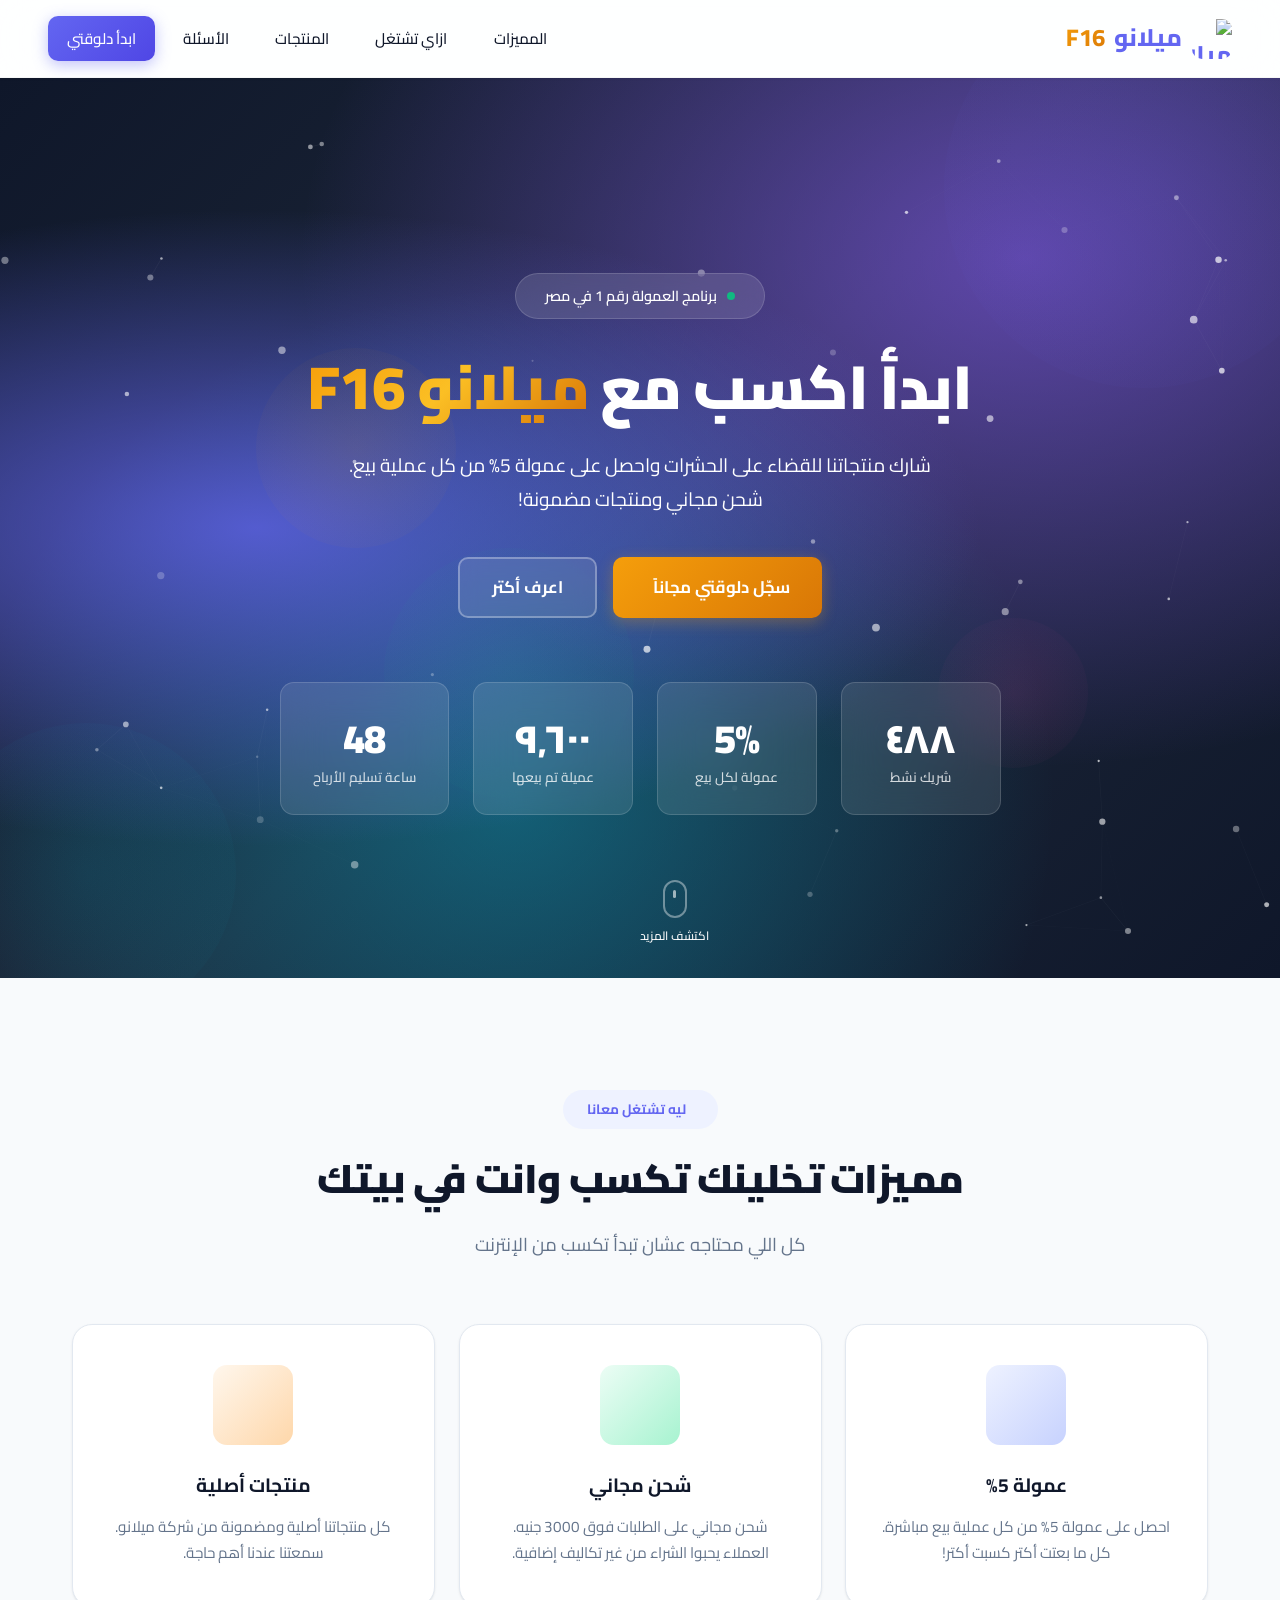
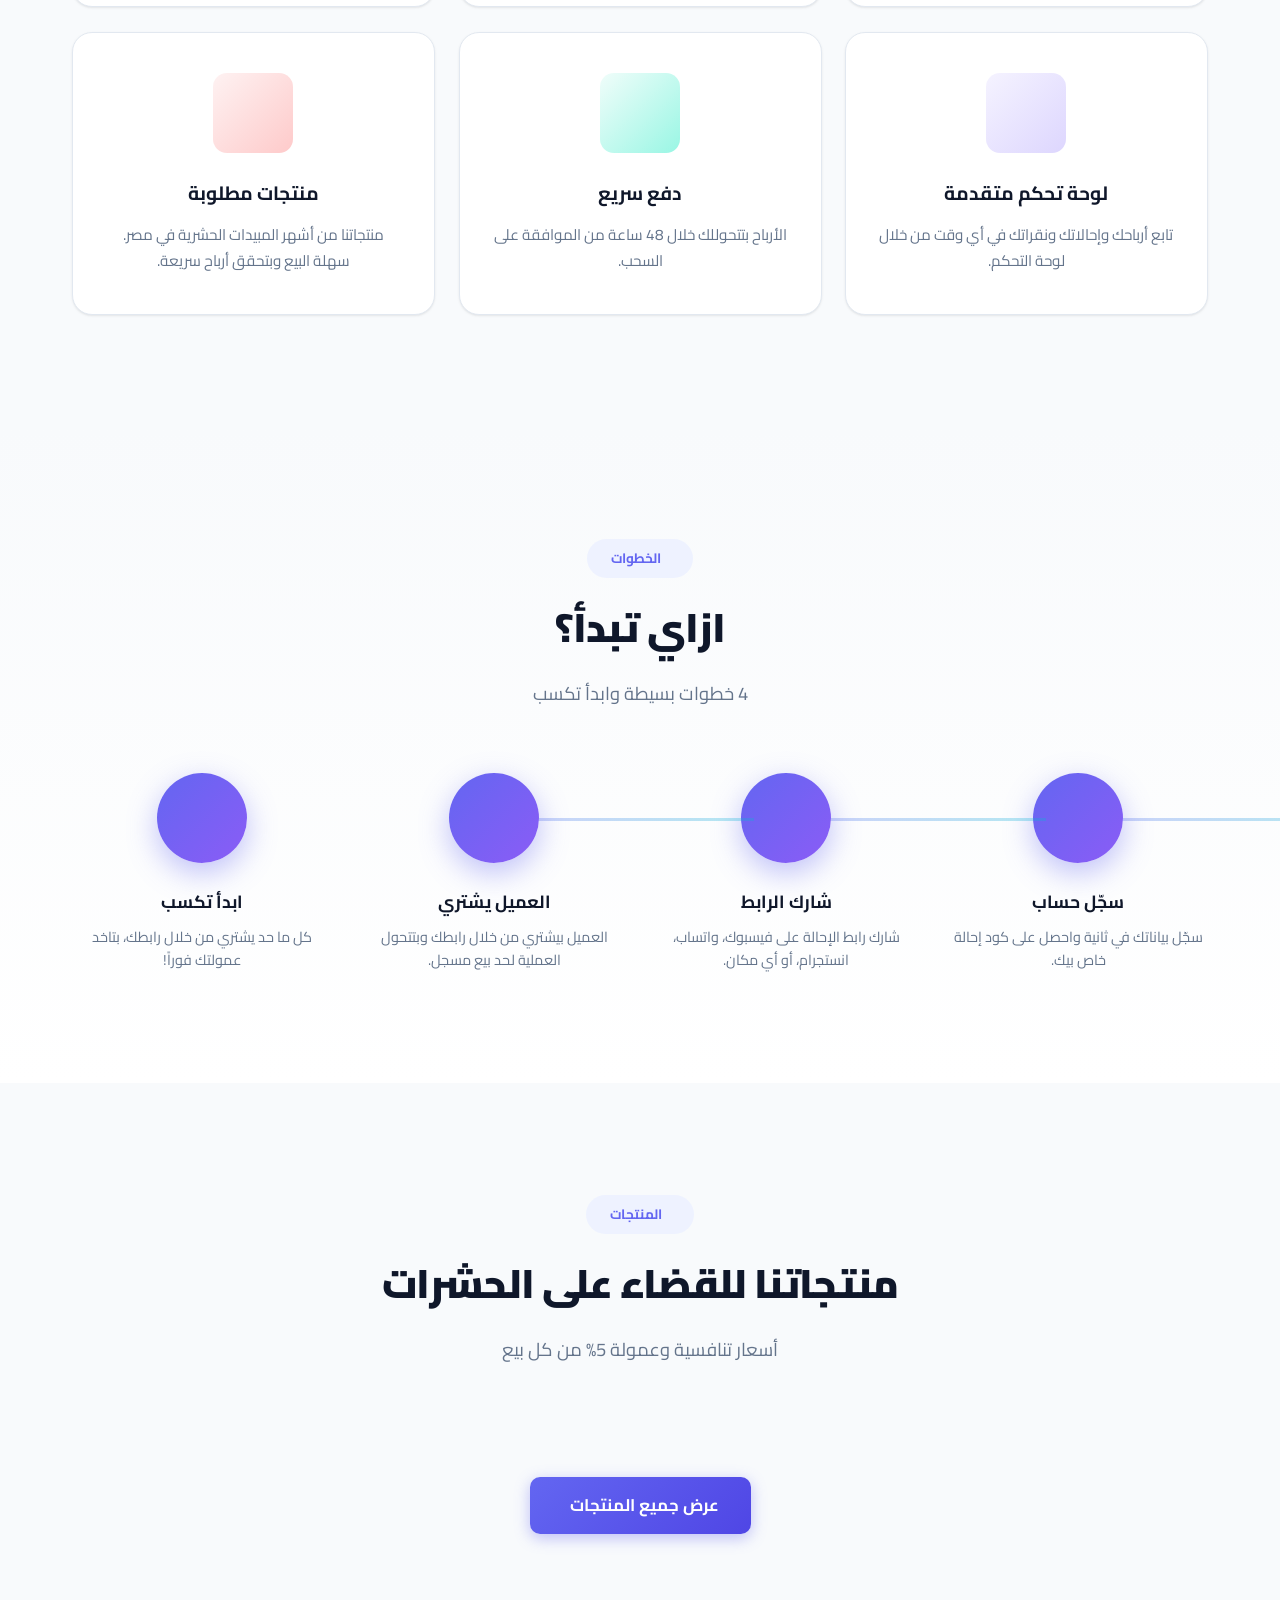
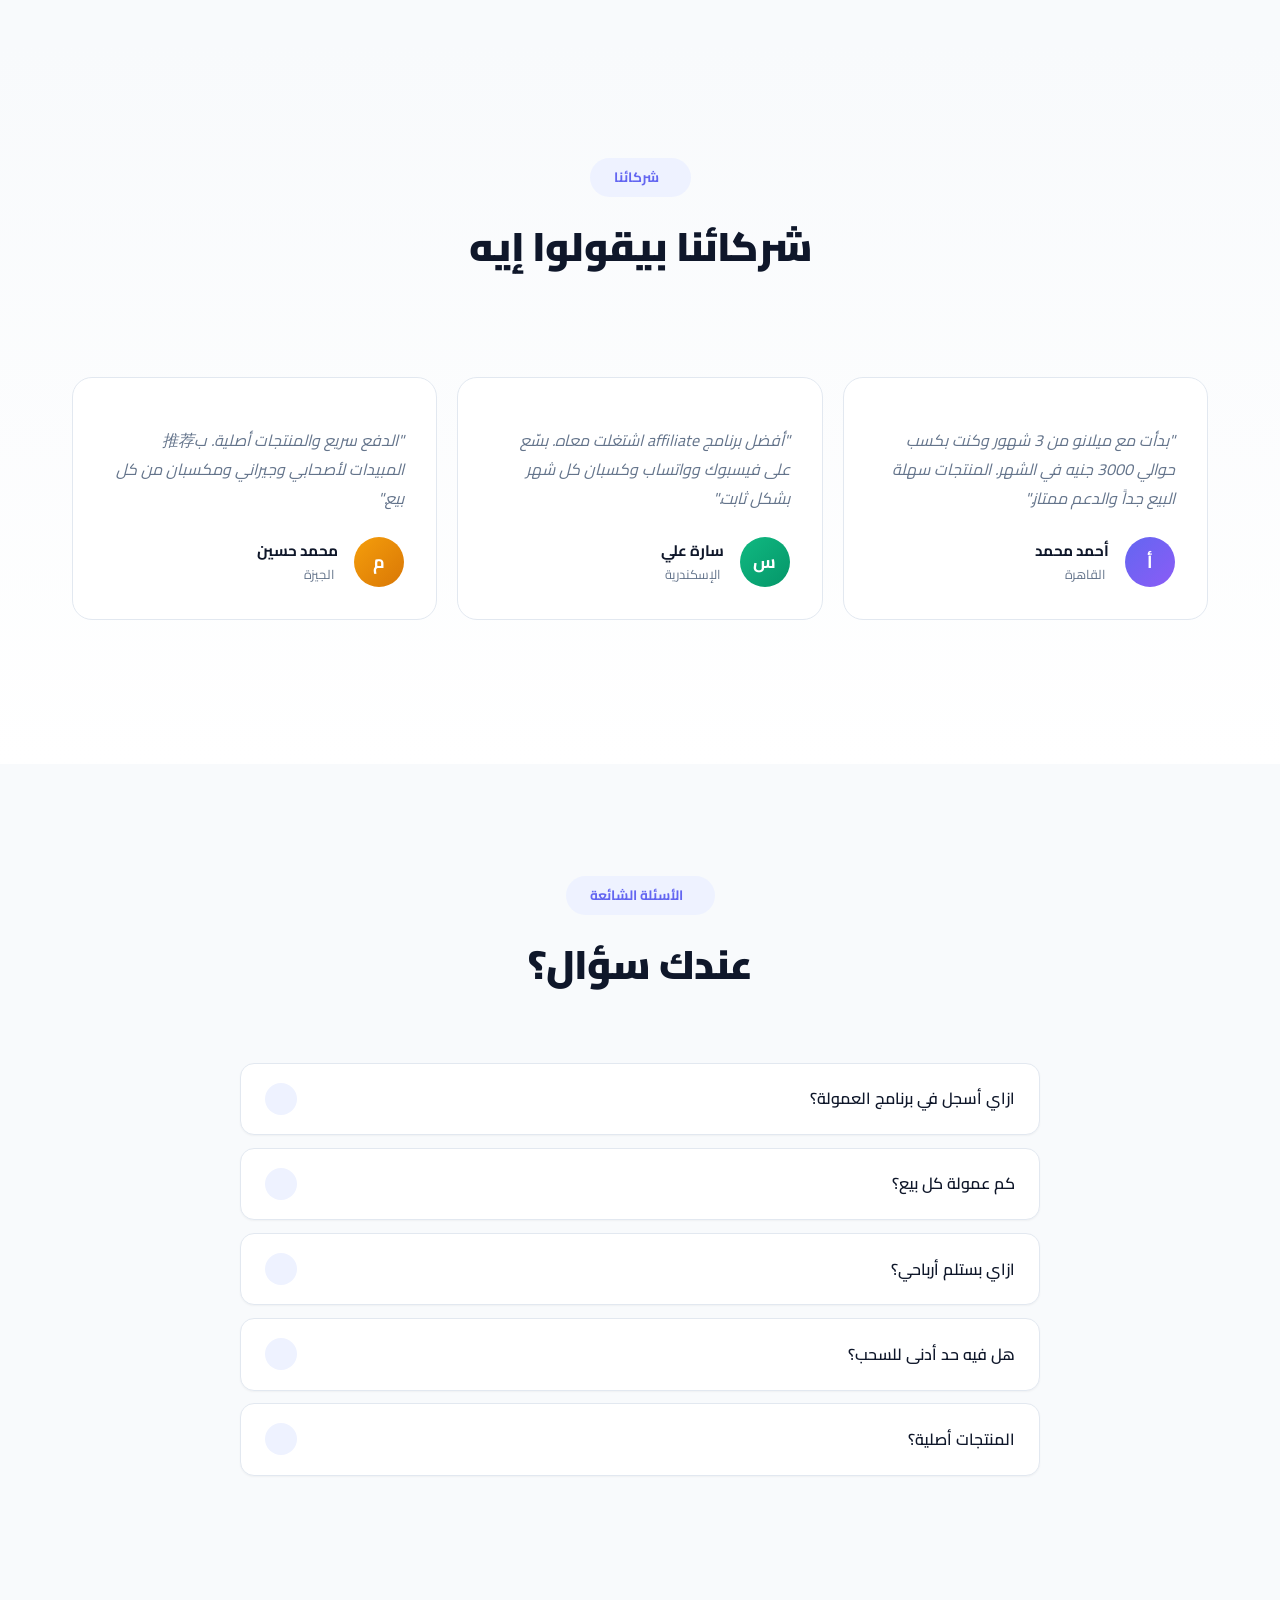
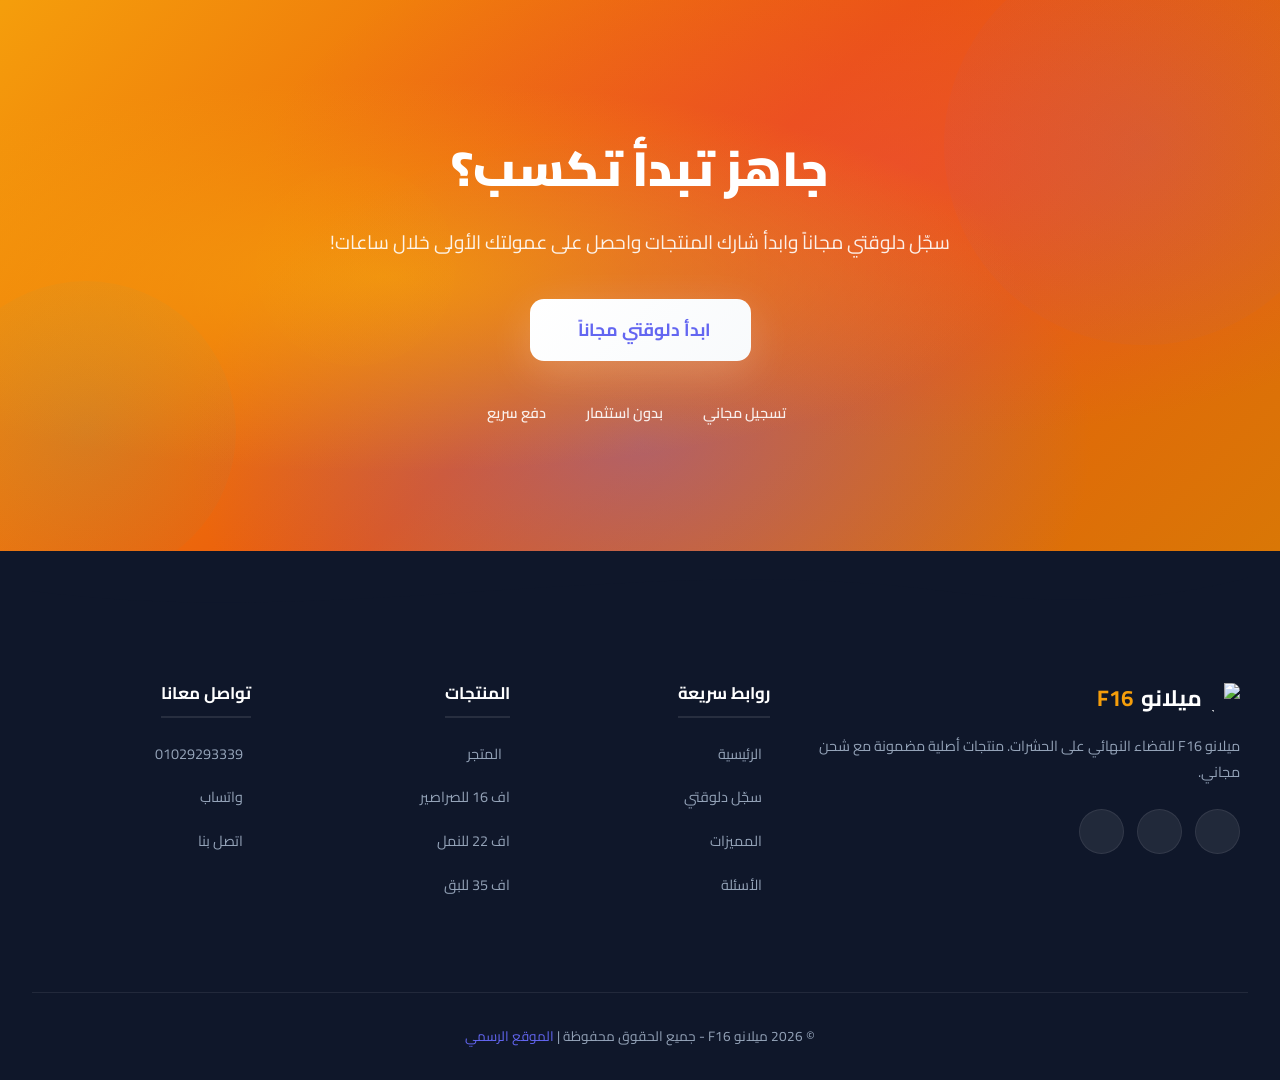
==== commit 5894c7d7: "feat: اضافة تصميم احترافي - مكتبات CSS، تأثيرات زجاجية، جسيمات متحركة، AOS، Swiper، خلفية mesh gradi" ====
--- a/index.html
+++ b/index.html
@@ -4,7 +4,17 @@
   <meta charset="UTF-8">
   <meta name="viewport" content="width=device-width, initial-scale=1.0">
   <title>ميلانو F16 - برنامج الشراكة والعمولة</title>
+  <!-- Google Fonts -->
+  <link rel="preconnect" href="https://fonts.googleapis.com">
+  <link rel="preconnect" href="https://fonts.gstatic.com" crossorigin>
+  <link href="https://fonts.googleapis.com/css2?family=Cairo:wght@300;400;500;600;700;800;900&family=Inter:wght@300;400;500;600;700;800;900&display=swap" rel="stylesheet">
+  <!-- AOS - Animate On Scroll -->
+  <link href="https://unpkg.com/aos@2.3.1/dist/aos.css" rel="stylesheet">
+  <!-- Swiper - Carousel -->
+  <link rel="stylesheet" href="https://cdn.jsdelivr.net/npm/swiper@11/swiper-bundle.min.css">
+  <!-- Landing CSS -->
   <link rel="stylesheet" href="css/landing.css">
+  <!-- Flaticon Icons -->
   <link rel="stylesheet" href="https://cdn-uicons.flaticon.com/2.6.0/uicons-regular-rounded/css/uicons-regular-rounded.css">
   <link rel="stylesheet" href="https://cdn-uicons.flaticon.com/2.6.0/uicons-bold-rounded/css/uicons-bold-rounded.css">
   <link rel="icon" href="https://assets.wuiltstore.com/cmksv9bcw0ki601gn64lf4joy_Gemini_Generated_Image_8x0fug8x0fug8x0f.webp">
@@ -27,87 +37,153 @@
   </nav>
 
   <section class="hero">
+    <!-- Animated Background -->
+    <div class="hero-bg">
+      <div class="mesh-gradient"></div>
+      <div class="floating-shapes">
+        <div class="shape shape-1"></div>
+        <div class="shape shape-2"></div>
+        <div class="shape shape-3"></div>
+        <div class="shape shape-4"></div>
+        <div class="shape shape-5"></div>
+      </div>
+      <canvas id="particles-canvas"></canvas>
+    </div>
     <div class="hero-content">
-      <div class="hero-badge">🚀 برنامج العمولة رقم 1 في مصر</div>
-      <h1>ابدأ اكسب مع <span class="highlight">ميلانو F16</span></h1>
-      <p>شارك منتجاتنا للقضاء على الحشرات واحصل على عمولة 5% من كل عملية بيع. شحن مجاني ومنتجات مضمونة!</p>
-      <div class="hero-buttons">
-        <a href="auth.html" class="btn btn-secondary btn-lg">سجّل دلوقتي مجاناً</a>
-        <a href="#how-it-works" class="btn btn-outline btn-lg">اعرف أكتر</a>
-      </div>
-      <div class="hero-stats">
-        <div class="hero-stat"><span class="num counter" data-target="500">0</span><span class="label">شريك نشط</span></div>
-        <div class="hero-stat"><span class="num">5%</span><span class="label">عمولة لكل بيع</span></div>
-        <div class="hero-stat"><span class="num counter" data-target="10000">0</span><span class="label">عميلة تم بيعها</span></div>
-        <div class="hero-stat"><span class="num">48</span><span class="label">ساعة تسليم الأرباح</span></div>
-      </div>
+      <div class="hero-badge" data-aos="fade-down" data-aos-delay="100">
+        <span class="badge-pulse"></span>
+        برنامج العمولة رقم 1 في مصر
+      </div>
+      <h1 data-aos="fade-up" data-aos-delay="200">
+        ابدأ اكسب مع
+        <span class="highlight">ميلانو F16</span>
+      </h1>
+      <p class="hero-subtitle" data-aos="fade-up" data-aos-delay="300">
+        شارك منتجاتنا للقضاء على الحشرات واحصل على عمولة 5% من كل عملية بيع.
+        <br>شحن مجاني ومنتجات مضمونة!
+      </p>
+      <div class="hero-buttons" data-aos="fade-up" data-aos-delay="400">
+        <a href="auth.html" class="btn btn-secondary btn-lg magnetic-btn">
+          <span>سجّل دلوقتي مجاناً</span>
+          <i class="fi fi-rr-arrow-left"></i>
+        </a>
+        <a href="#how-it-works" class="btn btn-outline btn-lg magnetic-btn">
+          <span>اعرف أكتر</span>
+        </a>
+      </div>
+      <div class="hero-stats" data-aos="fade-up" data-aos-delay="500">
+        <div class="hero-stat glass-card">
+          <div class="stat-icon"><i class="fi fi-rr-users"></i></div>
+          <span class="num counter" data-target="500">0</span>
+          <span class="label">شريك نشط</span>
+        </div>
+        <div class="hero-stat glass-card">
+          <div class="stat-icon"><i class="fi fi-rr-money-bill-wave"></i></div>
+          <span class="num">5%</span>
+          <span class="label">عمولة لكل بيع</span>
+        </div>
+        <div class="hero-stat glass-card">
+          <div class="stat-icon"><i class="fi fi-rr-shopping-cart-check"></i></div>
+          <span class="num counter" data-target="10000">0</span>
+          <span class="label">عميلة تم بيعها</span>
+        </div>
+        <div class="hero-stat glass-card">
+          <div class="stat-icon"><i class="fi fi-rr-bolt"></i></div>
+          <span class="num">48</span>
+          <span class="label">ساعة تسليم الأرباح</span>
+        </div>
+      </div>
+    </div>
+    <!-- Scroll Indicator -->
+    <div class="scroll-indicator" data-aos="fade-up" data-aos-delay="700">
+      <div class="mouse">
+        <div class="mouse-wheel"></div>
+      </div>
+      <span>اكتشف المزيد</span>
     </div>
   </section>
 
   <section class="section" id="features">
-    <div class="section-header animate-in">
-      <span class="badge"><i class="fi fi-rr-sparkles"></i> ليه تشتغل معانا</span>
-      <h2>مميزات تخلينك تكسب وانت في بيتك</h2>
-      <p>كل اللي محتاجه عشان تبدأ تكسب من الإنترنت</p>
+    <div class="section-header">
+      <span class="badge" data-aos="fade-down"><i class="fi fi-rr-sparkles"></i> ليه تشتغل معانا</span>
+      <h2 data-aos="fade-up">مميزات تخلينك تكسب وانت في بيتك</h2>
+      <p data-aos="fade-up">كل اللي محتاجه عشان تبدأ تكسب من الإنترنت</p>
     </div>
     <div class="features-grid">
-      <div class="feature-card animate-in">
+      <div class="feature-card glass-card-hover" data-aos="flip-left" data-aos-delay="100">
         <div class="feature-icon blue"><i class="fi fi-rr-money-bill-wave"></i></div>
         <h3>عمولة 5%</h3>
         <p>احصل على عمولة 5% من كل عملية بيع مباشرة. كل ما بعتت أكتر كسبت أكتر!</p>
-      </div>
-      <div class="feature-card animate-in">
+        <div class="feature-card-glow"></div>
+      </div>
+      <div class="feature-card glass-card-hover" data-aos="flip-left" data-aos-delay="200">
         <div class="feature-icon green"><i class="fi fi-rr-truck"></i></div>
         <h3>شحن مجاني</h3>
         <p>شحن مجاني على الطلبات فوق 3000 جنيه. العملاء يحبوا الشراء من غير تكاليف إضافية.</p>
-      </div>
-      <div class="feature-card animate-in">
+        <div class="feature-card-glow"></div>
+      </div>
+      <div class="feature-card glass-card-hover" data-aos="flip-left" data-aos-delay="300">
         <div class="feature-icon orange"><i class="fi fi-rr-shield-check"></i></div>
         <h3>منتجات أصلية</h3>
         <p>كل منتجاتنا أصلية ومضمونة من شركة ميلانو. سمعتنا عندنا أهم حاجة.</p>
-      </div>
-      <div class="feature-card animate-in">
+        <div class="feature-card-glow"></div>
+      </div>
+      <div class="feature-card glass-card-hover" data-aos="flip-left" data-aos-delay="400">
         <div class="feature-icon purple"><i class="fi fi-rr-chart-tree-map"></i></div>
         <h3>لوحة تحكم متقدمة</h3>
         <p>تابع أرباحك وإحالاتك ونقراتك في أي وقت من خلال لوحة التحكم.</p>
-      </div>
-      <div class="feature-card animate-in">
+        <div class="feature-card-glow"></div>
+      </div>
+      <div class="feature-card glass-card-hover" data-aos="flip-left" data-aos-delay="500">
         <div class="feature-icon teal"><i class="fi fi-rr-bolt"></i></div>
         <h3>دفع سريع</h3>
         <p>الأرباح بتتحوللك خلال 48 ساعة من الموافقة على السحب.</p>
-      </div>
-      <div class="feature-card animate-in">
+        <div class="feature-card-glow"></div>
+      </div>
+      <div class="feature-card glass-card-hover" data-aos="flip-left" data-aos-delay="600">
         <div class="feature-icon red"><i class="fi fi-rr-bullseye"></i></div>
         <h3>منتجات مطلوبة</h3>
         <p>منتجاتنا من أشهر المبيدات الحشرية في مصر. سهلة البيع وبتحقق أرباح سريعة.</p>
-      </div>
-    </div>
-  </section>
-
-  <section class="section" id="how-it-works" style="background:var(--bg)">
-    <div class="section-header animate-in">
-      <span class="badge"><i class="fi fi-rr-list-check"></i> الخطوات</span>
-      <h2>ازاي تبدأ؟</h2>
-      <p>4 خطوات بسيطة وابدأ تكسب</p>
-    </div>
-    <div class="steps-container animate-in">
-      <div class="step">
-        <div class="step-num"><i class="fi fi-rr-user-plus" style="font-size:1.5rem"></i></div>
+        <div class="feature-card-glow"></div>
+      </div>
+    </div>
+  </section>
+
+  <section class="section section-alt" id="how-it-works">
+    <div class="section-header">
+      <span class="badge" data-aos="fade-down"><i class="fi fi-rr-list-check"></i> الخطوات</span>
+      <h2 data-aos="fade-up">ازاي تبدأ؟</h2>
+      <p data-aos="fade-up">4 خطوات بسيطة وابدأ تكسب</p>
+    </div>
+    <div class="steps-container">
+      <div class="step" data-aos="fade-up" data-aos-delay="100">
+        <div class="step-connector"></div>
+        <div class="step-num pulse-ring">
+          <i class="fi fi-rr-user-plus" style="font-size:1.5rem"></i>
+        </div>
         <h3>سجّل حساب</h3>
         <p>سجّل بياناتك في ثانية واحصل على كود إحالة خاص بيك.</p>
       </div>
-      <div class="step">
-        <div class="step-num"><i class="fi fi-rr-share" style="font-size:1.5rem"></i></div>
+      <div class="step" data-aos="fade-up" data-aos-delay="200">
+        <div class="step-connector"></div>
+        <div class="step-num pulse-ring">
+          <i class="fi fi-rr-share" style="font-size:1.5rem"></i>
+        </div>
         <h3>شارك الرابط</h3>
         <p>شارك رابط الإحالة على فيسبوك، واتساب، انستجرام، أو أي مكان.</p>
       </div>
-      <div class="step">
-        <div class="step-num"><i class="fi fi-rr-shopping-cart-add" style="font-size:1.5rem"></i></div>
+      <div class="step" data-aos="fade-up" data-aos-delay="300">
+        <div class="step-connector"></div>
+        <div class="step-num pulse-ring">
+          <i class="fi fi-rr-shopping-cart-add" style="font-size:1.5rem"></i>
+        </div>
         <h3>العميل يشتري</h3>
         <p>العميل بيشتري من خلال رابطك وبتتحول العملية لحد بيع مسجل.</p>
       </div>
-      <div class="step">
-        <div class="step-num"><i class="fi fi-rr-wallet" style="font-size:1.5rem"></i></div>
+      <div class="step" data-aos="fade-up" data-aos-delay="400">
+        <div class="step-num pulse-ring">
+          <i class="fi fi-rr-wallet" style="font-size:1.5rem"></i>
+        </div>
         <h3>ابدأ تكسب</h3>
         <p>كل ما حد يشتري من خلال رابطك، بتاخد عمولتك فوراً!</p>
       </div>
@@ -115,111 +191,168 @@
   </section>
 
   <section class="section" id="products">
-    <div class="section-header animate-in">
-      <span class="badge">🛡️ المنتجات</span>
-      <h2>منتجاتنا للقضاء على الحشرات</h2>
-      <p>أسعار تنافسية وعمولة 5% من كل بيع</p>
-    </div>
-    <div class="products-grid animate-in">
-      <a href="https://milanof16.com/ar/product/all/f16-500ml" target="_blank" class="product-card"><div class="product-img-wrap" style="background:#f8f9fa;padding:.5rem"><img src="https://assets.wuiltstore.com/cmdiu58cl1tl501ks9ehv955z_1750433241132832061.png" alt="اف 16" style="max-height:170px;object-fit:contain"></div><div class="product-info"><h3>اف 16 للصراصير 500مل</h3><div class="product-price">60 ج.م</div><div class="product-commission">عمولتك: 3 ج.م (5%)</div></div></a>
-      <a href="https://milanof16.com/ar/product/all/f16-400ml" target="_blank" class="product-card"><div class="product-img-wrap" style="background:#f8f9fa;padding:.5rem"><img src="https://assets.wuiltstore.com/cmd7u4z8219le01g5d3noe3f0_1750434193411593051.png" alt="اف 16 400" style="max-height:170px;object-fit:contain"></div><div class="product-info"><h3>اف 16 للصراصير 400مل</h3><div class="product-price">50 ج.م</div><div class="product-commission">عمولتك: 2.5 ج.م (5%)</div></div></a>
-      <a href="https://milanof16.com/ar/product/all/f16-650ml" target="_blank" class="product-card"><div class="product-img-wrap" style="background:#f8f9fa;padding:.5rem"><img src="https://assets.wuiltstore.com/cmd7u5z0v1ac701ksgbt298xa_1750432766294011606.png" alt="اف 16 جامبو" style="max-height:170px;object-fit:contain"></div><div class="product-info"><h3>اف 16 جامبو للصراصير 650مل</h3><div class="product-price">70 ج.م</div><div class="product-commission">عمولتك: 3.5 ج.م (5%)</div></div></a>
-      <a href="https://milanof16.com/ar/product/all/f22-500ml" target="_blank" class="product-card"><div class="product-img-wrap" style="background:#f8f9fa;padding:.5rem"><img src="https://assets.wuiltstore.com/cmd7u4uf619l601g5cufc88nk_1750433228528482556.png" alt="اف 22" style="max-height:170px;object-fit:contain"></div><div class="product-info"><h3>اف 22 للنمل 500مل</h3><div class="product-price">60 ج.م</div><div class="product-commission">عمولتك: 3 ج.م (5%)</div></div></a>
-      <a href="https://milanof16.com/ar/product/all/f22-400ml" target="_blank" class="product-card"><div class="product-img-wrap" style="background:#f8f9fa;padding:.5rem"><img src="https://assets.wuiltstore.com/cmd7u4v5019l701g5cnbm9rlr_1750434208208242738.png" alt="اف 22 400" style="max-height:170px;object-fit:contain"></div><div class="product-info"><h3>اف 22 للنمل 400مل</h3><div class="product-price">50 ج.م</div><div class="product-commission">عمولتك: 2.5 ج.م (5%)</div></div></a>
-      <a href="https://milanof16.com/ar/product/all/f22-650ml" target="_blank" class="product-card"><div class="product-img-wrap" style="background:#f8f9fa;padding:.5rem"><img src="https://assets.wuiltstore.com/cmd7u4yly19ld01g57jpf00ev_1750433166133488427.png" alt="اف 22 جامبو" style="max-height:170px;object-fit:contain"></div><div class="product-info"><h3>اف 22 جامبو للنمل 650مل</h3><div class="product-price">70 ج.م</div><div class="product-commission">عمولتك: 3.5 ج.م (5%)</div></div></a>
-      <a href="https://milanof16.com/ar/product/all/f35-650ml" target="_blank" class="product-card"><div class="product-img-wrap" style="background:#f8f9fa;padding:.5rem"><img src="https://assets.wuiltstore.com/cmd7u4vuk19l801g5c6103zlq_1750433213166894989.png" alt="اف 35" style="max-height:170px;object-fit:contain"></div><div class="product-info"><h3>مبيد اف 35 للبق</h3><div class="product-price">70 ج.م</div><div class="product-commission">عمولتك: 3.5 ج.م (5%)</div></div></a>
-      <a href="https://milanof16.com/ar/product/all/ringo" target="_blank" class="product-card"><div class="product-img-wrap" style="background:#f8f9fa;padding:.5rem"><img src="https://assets.wuiltstore.com/cmd7u4tpy19l501g5fqpbbe6w_1750433182306448668.png" alt="رينجو" style="max-height:170px;object-fit:contain"></div><div class="product-info"><h3>رينجو للذباب</h3><div class="product-price">60 ج.م</div><div class="product-commission">عمولتك: 3 ج.م (5%)</div></div></a>
-      <a href="https://milanof16.com/ar/product/all/الصاروخ ناموس" target="_blank" class="product-card"><div class="product-img-wrap" style="background:#f8f9fa;padding:.5rem"><img src="https://assets.wuiltstore.com/cmitdyi7d031q01kqaq93e5t8_WhatsApp_Image_2025-12-05_at_23.33.20_186c2329.jpg" alt="الصاروخ ناموس" style="max-height:170px;object-fit:contain"></div><div class="product-info"><h3>الصاروخ ناموس</h3><div class="product-price">60 ج.م</div><div class="product-commission">عمولتك: 3 ج.م (5%)</div></div></a>
-      <a href="https://milanof16.com/ar/product/all/الصاروخ صراصير" target="_blank" class="product-card"><div class="product-img-wrap" style="background:#f8f9fa;padding:.5rem"><img src="https://assets.wuiltstore.com/cmg84mc0c15kp01hn1f3t2iyh__D9_82_D8_B7_D8_B9_D9_87.jpg" alt="الصاروخ صراصير" style="max-height:170px;object-fit:contain"></div><div class="product-info"><h3>الصاروخ صراصير</h3><div class="product-price">60 ج.م</div><div class="product-commission">عمولتك: 3 ج.م (5%)</div></div></a>
-      <a href="https://milanof16.com/ar/product/all/الصاروخ نمل" target="_blank" class="product-card"><div class="product-img-wrap" style="background:#f8f9fa;padding:.5rem"><img src="https://assets.wuiltstore.com/cmerex8wa4fih01ks3rj791aa__D8_AA_D8_B5_D9_85_D9_8A_D9_85__D8_A8_D8_AF_D9_88_D9_86__D8_B9_D9_86_D9_88_D8_A7_D9_86__3_.jpg" alt="الصاروخ نمل" style="max-height:170px;object-fit:contain"></div><div class="product-info"><h3>الصاروخ نمل</h3><div class="product-price">60 ج.م</div><div class="product-commission">عمولتك: 3 ج.م (5%)</div></div></a>
-      <a href="https://milanof16.com/ar/product/all/الصاروخ بق" target="_blank" class="product-card"><div class="product-img-wrap" style="background:#f8f9fa;padding:.5rem"><img src="https://assets.wuiltstore.com/cmerhpqh64fpz01ksclji35r9__D8_AA_D8_B5_D9_85_D9_8A_D9_85__D8_A8_D8_AF_D9_88_D9_86__D8_B9_D9_86_D9_88_D8_A7_D9_86__4_.jpg" alt="الصاروخ بق" style="max-height:170px;object-fit:contain"></div><div class="product-info"><h3>الصاروخ بق</h3><div class="product-price">60 ج.م</div><div class="product-commission">عمولتك: 3 ج.م (5%)</div></div></a>
-      <a href="https://milanof16.com/ar/product/all/اسد للصراصير" target="_blank" class="product-card"><div class="product-img-wrap" style="background:#f8f9fa;padding:.5rem"><img src="https://assets.wuiltstore.com/cmkn1ziyo07bf01gn0z6r4q9e__D8_AA_D8_B5_D9_85_D9_8A_D9_85__D8_A8_D8_AF_D9_88_D9_86__D8_B9_D9_86_D9_88_D8_A7_D9_86__6_.webp" alt="اسد صراصير" style="max-height:170px;object-fit:contain"></div><div class="product-info"><h3>اسد صراصير</h3><div class="product-price">50 ج.م</div><div class="product-commission">عمولتك: 2.5 ج.م (5%)</div></div></a>
-      <a href="https://milanof16.com/ar/product/all/lion" target="_blank" class="product-card"><div class="product-img-wrap" style="background:#f8f9fa;padding:.5rem"><img src="https://assets.wuiltstore.com/cmkn1ylzv07b801gn8r0d7svf__D8_AA_D8_B5_D9_85_D9_8A_D9_85__D8_A8_D8_AF_D9_88_D9_86__D8_B9_D9_86_D9_88_D8_A7_D9_86__5_.webp" alt="اسد للنمل" style="max-height:170px;object-fit:contain"></div><div class="product-info"><h3>مبيد اسد للنمل</h3><div class="product-price">50 ج.م</div><div class="product-commission">عمولتك: 2.5 ج.م (5%)</div></div></a>
-      <a href="https://milanof16.com/ar/product/all/super777" target="_blank" class="product-card"><div class="product-img-wrap" style="background:#f8f9fa;padding:.5rem"><img src="https://assets.wuiltstore.com/cmd7u4xzw19lc01g5648d25e0_1750433199283459882.png" alt="سوبر 777" style="max-height:170px;object-fit:contain"></div><div class="product-info"><h3>سوبر 777 لحشرات المواشي</h3><div class="product-price">50 ج.م</div><div class="product-commission">عمولتك: 2.5 ج.م (5%)</div></div></a>
-      <a href="https://milanof16.com/ar/product/all/gsuper777" target="_blank" class="product-card"><div class="product-img-wrap" style="background:#f8f9fa;padding:.5rem"><img src="https://assets.wuiltstore.com/cmqf9has002wk01jn3r8x2g3a_41cOrJRr_eL._AC_.webp" alt="سوبر 777 1 لتر" style="max-height:170px;object-fit:contain"></div><div class="product-info"><h3>سوبر 777 حشرات المواشي 1 لتر</h3><div class="product-price">100 ج.م</div><div class="product-commission">عمولتك: 5 ج.م (5%)</div></div></a>
-      <a href="https://milanof16.com/ar/product/all/جيجي-اسبونج" target="_blank" class="product-card"><div class="product-img-wrap" style="background:#f8f9fa;padding:.5rem"><img src="https://assets.wuiltstore.com/cmevy2pce4pi101ksg08reses__D8_AA_D8_B5_D9_85_D9_8A_D9_85__D8_A8_D8_AF_D9_88_D9_86__D8_B9_D9_86_D9_88_D8_A7_D9_86__6_.jpg" alt="جيجي" style="max-height:170px;object-fit:contain"></div><div class="product-info"><h3>جيجي اسبونج</h3><div class="product-price">20 ج.م</div><div class="product-commission">عمولتك: 1 ج.م (5%)</div></div></a>
-    </div>
-  </section>
-
-  <section class="section" style="background:var(--bg)">
-    <div class="section-header animate-in">
-      <span class="badge"><i class="fi fi-rr-star"></i> شركائنا</span>
-      <h2>شركائنا بيقولوا إيه</h2>
-    </div>
-    <div class="testimonials-grid animate-in">
-      <div class="testimonial-card">
-        <div class="testimonial-stars">⭐⭐⭐⭐⭐</div>
-        <div class="testimonial-text">"بدأت مع ميلانو من 3 شهور وكنت بكسب حوالي 3000 جنيه في الشهر. المنتجات سهلة البيع جداً والدعم ممتاز."</div>
-        <div class="testimonial-author">
-          <div class="testimonial-avatar">أ</div>
-          <div><div class="testimonial-name">أحمد محمد</div><div class="testimonial-role">القاهرة</div></div>
-        </div>
-      </div>
-      <div class="testimonial-card">
-        <div class="testimonial-stars">⭐⭐⭐⭐⭐</div>
-        <div class="testimonial-text">"أفضل برنامج affiliate اشتغلت معاه. بسّع على فيسبوك وواتساب وكسبان كل شهر بشكل ثابت."</div>
-        <div class="testimonial-author">
-          <div class="testimonial-avatar">س</div>
-          <div><div class="testimonial-name">سارة علي</div><div class="testimonial-role">الإسكندرية</div></div>
-        </div>
-      </div>
-      <div class="testimonial-card">
-        <div class="testimonial-stars">⭐⭐⭐⭐⭐</div>
-        <div class="testimonial-text">"الدفع سريع والمنتجات أصلية. ب推荐 المبيدات لأصحابي وجيراني ومكسبان من كل بيع."</div>
-        <div class="testimonial-author">
-          <div class="testimonial-avatar">م</div>
-          <div><div class="testimonial-name">محمد حسين</div><div class="testimonial-role">الجيزة</div></div>
-        </div>
-      </div>
+    <div class="section-header">
+      <span class="badge" data-aos="fade-down"><i class="fi fi-rr-shield-check"></i> المنتجات</span>
+      <h2 data-aos="fade-up">منتجاتنا للقضاء على الحشرات</h2>
+      <p data-aos="fade-up">أسعار تنافسية وعمولة 5% من كل بيع</p>
+    </div>
+    <div class="products-grid" id="products-grid"></div>
+    <div class="products-cta" data-aos="fade-up">
+      <a href="http://milanof16.com/ar/shop" target="_blank" class="btn btn-primary btn-lg magnetic-btn">
+        <span>عرض جميع المنتجات</span>
+        <i class="fi fi-rr-arrow-left"></i>
+      </a>
+    </div>
+  </section>
+
+  <section class="section section-alt" id="testimonials">
+    <div class="section-header">
+      <span class="badge" data-aos="fade-down"><i class="fi fi-rr-star"></i> شركائنا</span>
+      <h2 data-aos="fade-up">شركائنا بيقولوا إيه</h2>
+    </div>
+    <div class="swiper testimonials-swiper" data-aos="fade-up">
+      <div class="swiper-wrapper">
+        <div class="swiper-slide">
+          <div class="testimonial-card glass-card">
+            <div class="testimonial-quote"><i class="fi fi-rr-quote-right"></i></div>
+            <div class="testimonial-stars">
+              <i class="fi fi-sr-star"></i><i class="fi fi-sr-star"></i><i class="fi fi-sr-star"></i><i class="fi fi-sr-star"></i><i class="fi fi-sr-star"></i>
+            </div>
+            <div class="testimonial-text">"بدأت مع ميلانو من 3 شهور وكنت بكسب حوالي 3000 جنيه في الشهر. المنتجات سهلة البيع جداً والدعم ممتاز."</div>
+            <div class="testimonial-author">
+              <div class="testimonial-avatar">أ</div>
+              <div>
+                <div class="testimonial-name">أحمد محمد</div>
+                <div class="testimonial-role"><i class="fi fi-rr-marker"></i> القاهرة</div>
+              </div>
+            </div>
+          </div>
+        </div>
+        <div class="swiper-slide">
+          <div class="testimonial-card glass-card">
+            <div class="testimonial-quote"><i class="fi fi-rr-quote-right"></i></div>
+            <div class="testimonial-stars">
+              <i class="fi fi-sr-star"></i><i class="fi fi-sr-star"></i><i class="fi fi-sr-star"></i><i class="fi fi-sr-star"></i><i class="fi fi-sr-star"></i>
+            </div>
+            <div class="testimonial-text">"أفضل برنامج affiliate اشتغلت معاه. بسّع على فيسبوك وواتساب وكسبان كل شهر بشكل ثابت."</div>
+            <div class="testimonial-author">
+              <div class="testimonial-avatar green">س</div>
+              <div>
+                <div class="testimonial-name">سارة علي</div>
+                <div class="testimonial-role"><i class="fi fi-rr-marker"></i> الإسكندرية</div>
+              </div>
+            </div>
+          </div>
+        </div>
+        <div class="swiper-slide">
+          <div class="testimonial-card glass-card">
+            <div class="testimonial-quote"><i class="fi fi-rr-quote-right"></i></div>
+            <div class="testimonial-stars">
+              <i class="fi fi-sr-star"></i><i class="fi fi-sr-star"></i><i class="fi fi-sr-star"></i><i class="fi fi-sr-star"></i><i class="fi fi-sr-star"></i>
+            </div>
+            <div class="testimonial-text">"الدفع سريع والمنتجات أصلية. ب推荐 المبيدات لأصحابي وجيراني ومكسبان من كل بيع."</div>
+            <div class="testimonial-author">
+              <div class="testimonial-avatar orange">م</div>
+              <div>
+                <div class="testimonial-name">محمد حسين</div>
+                <div class="testimonial-role"><i class="fi fi-rr-marker"></i> الجيزة</div>
+              </div>
+            </div>
+          </div>
+        </div>
+      </div>
+      <div class="swiper-pagination"></div>
     </div>
   </section>
 
   <section class="section" id="faq">
-    <div class="section-header animate-in">
-      <span class="badge"><i class="fi fi-rr-interrogation"></i> الأسئلة الشائعة</span>
-      <h2>عندك سؤال؟</h2>
-    </div>
-    <div class="faq-list animate-in">
-      <div class="faq-item">
-        <div class="faq-question" onclick="toggleFaq(this)">ازاي أسجل في برنامج العمولة؟ <span class="faq-arrow"><i class="fi fi-rr-chevron-down"></i></span></div>
+    <div class="section-header">
+      <span class="badge" data-aos="fade-down"><i class="fi fi-rr-interrogation"></i> الأسئلة الشائعة</span>
+      <h2 data-aos="fade-up">عندك سؤال؟</h2>
+    </div>
+    <div class="faq-list">
+      <div class="faq-item glass-card-hover" data-aos="fade-up" data-aos-delay="100">
+        <div class="faq-question" onclick="toggleFaq(this)">
+          <span>ازاي أسجل في برنامج العمولة؟</span>
+          <span class="faq-arrow"><i class="fi fi-rr-chevron-down"></i></span>
+        </div>
         <div class="faq-answer">سجّل حساب مجاني من صفحة التسجيل، وهتحصل على كود إحالة خاص بيك تقدر تشاركه مع أي حد.</div>
       </div>
-      <div class="faq-item">
-        <div class="faq-question" onclick="toggleFaq(this)">كم عمولة كل بيع؟ <span class="faq-arrow"><i class="fi fi-rr-chevron-down"></i></span></div>
+      <div class="faq-item glass-card-hover" data-aos="fade-up" data-aos-delay="200">
+        <div class="faq-question" onclick="toggleFaq(this)">
+          <span>كم عمولة كل بيع؟</span>
+          <span class="faq-arrow"><i class="fi fi-rr-chevron-down"></i></span>
+        </div>
         <div class="faq-answer">العمولة 5% من سعر كل منتج. يعني لو بعت منتج ب 60 جنيه بتاخد 3 جنيه عمولة.</div>
       </div>
-      <div class="faq-item">
-        <div class="faq-question" onclick="toggleFaq(this)">ازاي بستلم أرباحي؟ <span class="faq-arrow"><i class="fi fi-rr-chevron-down"></i></span></div>
+      <div class="faq-item glass-card-hover" data-aos="fade-up" data-aos-delay="300">
+        <div class="faq-question" onclick="toggleFaq(this)">
+          <span>ازاي بستلم أرباحي؟</span>
+          <span class="faq-arrow"><i class="fi fi-rr-chevron-down"></i></span>
+        </div>
         <div class="faq-answer">بتطلب سحب من لوحة التحكم والدفع بيتم خلال 48 ساعة على فودافون كاش أو وي كاش.</div>
       </div>
-      <div class="faq-item">
-        <div class="faq-question" onclick="toggleFaq(this)">هل فيه حد أدنى للسحب؟ <span class="faq-arrow"><i class="fi fi-rr-chevron-down"></i></span></div>
+      <div class="faq-item glass-card-hover" data-aos="fade-up" data-aos-delay="400">
+        <div class="faq-question" onclick="toggleFaq(this)">
+          <span>هل فيه حد أدنى للسحب؟</span>
+          <span class="faq-arrow"><i class="fi fi-rr-chevron-down"></i></span>
+        </div>
         <div class="faq-answer">الحد الأدنى للسحب هو 50 جنيه مصري.</div>
       </div>
-      <div class="faq-item">
-        <div class="faq-question" onclick="toggleFaq(this)">المنتجات أصلية؟ <span class="faq-arrow"><i class="fi fi-rr-chevron-down"></i></span></div>
+      <div class="faq-item glass-card-hover" data-aos="fade-up" data-aos-delay="500">
+        <div class="faq-question" onclick="toggleFaq(this)">
+          <span>المنتجات أصلية؟</span>
+          <span class="faq-arrow"><i class="fi fi-rr-chevron-down"></i></span>
+        </div>
         <div class="faq-answer">أيوه، كل منتجاتنا أصلية ومضمونة من شركة ميلانو. سمعتنا عندنا أهم حاجة.</div>
       </div>
     </div>
   </section>
 
-  <section class="cta">
-    <h2>جاهز تبدأ تكسب؟ <i class="fi fi-rr-money-bill-wave"></i></h2>
-    <p>سجّل دلوقتي مجاناً وابدأ شارك المنتجات واحصل على عمولتك الأولى خلال ساعات!</p>
-    <a href="auth.html" class="btn btn-lg" style="background:white;color:#ff6d00"><i class="fi fi-rr-rocket"></i> ابدأ دلوقتي مجاناً</a>
+  <section class="cta-section" data-aos="zoom-in">
+    <div class="cta-bg">
+      <div class="mesh-gradient"></div>
+      <div class="floating-shapes">
+        <div class="shape shape-1"></div>
+        <div class="shape shape-2"></div>
+        <div class="shape shape-3"></div>
+      </div>
+    </div>
+    <div class="cta-content">
+      <h2>جاهز تبدأ تكسب؟</h2>
+      <p>سجّل دلوقتي مجاناً وابدأ شارك المنتجات واحصل على عمولتك الأولى خلال ساعات!</p>
+      <a href="auth.html" class="btn btn-cta magnetic-btn">
+        <span>ابدأ دلوقتي مجاناً</span>
+        <i class="fi fi-rr-rocket"></i>
+      </a>
+      <div class="cta-trust">
+        <div class="trust-item"><i class="fi fi-rr-check-circle"></i> تسجيل مجاني</div>
+        <div class="trust-item"><i class="fi fi-rr-check-circle"></i> بدون استثمار</div>
+        <div class="trust-item"><i class="fi fi-rr-check-circle"></i> دفع سريع</div>
+      </div>
+    </div>
   </section>
 
   <footer class="footer">
+    <div class="footer-wave">
+      <svg viewBox="0 0 1440 120" preserveAspectRatio="none">
+        <path d="M0,60 C360,120 720,0 1080,60 C1260,90 1380,60 1440,40 L1440,120 L0,120 Z" fill="currentColor"/>
+      </svg>
+    </div>
     <div class="footer-grid">
-      <div>
-        <div class="footer-brand"><img src="https://assets.wuiltstore.com/cmksv9bcw0ki601gn64lf4joy_Gemini_Generated_Image_8x0fug8x0fug8x0f.webp" alt="ميلانو" style="width:30px;height:30px;border-radius:8px;object-fit:cover;vertical-align:middle"> ميلانو <span>F16</span></div>
+      <div data-aos="fade-up">
+        <div class="footer-brand">
+          <img src="https://assets.wuiltstore.com/cmksv9bcw0ki601gn64lf4joy_Gemini_Generated_Image_8x0fug8x0fug8x0f.webp" alt="ميلانو" style="width:30px;height:30px;border-radius:8px;object-fit:cover;vertical-align:middle">
+          ميلانو <span>F16</span>
+        </div>
         <p class="footer-desc">ميلانو F16 للقضاء النهائي على الحشرات. منتجات أصلية مضمونة مع شحن مجاني.</p>
         <div class="footer-social">
-          <a href="https://www.facebook.com/milanof16.22" target="_blank"><i class="fi fi-brands-facebook"></i></a>
-          <a href="http://wa.me/+201551278606" target="_blank"><i class="fi fi-brands-whatsapp"></i></a>
-        </div>
-      </div>
-      <div>
+          <a href="https://www.facebook.com/milanof16.22" target="_blank" class="social-link"><i class="fi fi-brands-facebook"></i></a>
+          <a href="http://wa.me/+201551278606" target="_blank" class="social-link"><i class="fi fi-brands-whatsapp"></i></a>
+          <a href="https://www.instagram.com" target="_blank" class="social-link"><i class="fi fi-brands-instagram"></i></a>
+        </div>
+      </div>
+      <div data-aos="fade-up" data-aos-delay="100">
         <h4>روابط سريعة</h4>
         <ul class="footer-links">
           <li><a href="index.html"><i class="fi fi-rr-home"></i> الرئيسية</a></li>
@@ -228,7 +361,7 @@
           <li><a href="#faq"><i class="fi fi-rr-interrogation"></i> الأسئلة</a></li>
         </ul>
       </div>
-      <div>
+      <div data-aos="fade-up" data-aos-delay="200">
         <h4>المنتجات</h4>
         <ul class="footer-links">
           <li><a href="http://milanof16.com/ar/shop"><i class="fi fi-rr-shop"></i> المتجر</a></li>
@@ -237,7 +370,7 @@
           <li><a href="https://milanof16.com/ar/product/all/f35-650ml">اف 35 للبق</a></li>
         </ul>
       </div>
-      <div>
+      <div data-aos="fade-up" data-aos-delay="300">
         <h4>تواصل معانا</h4>
         <ul class="footer-links">
           <li><a href="tel:01029293339"><i class="fi fi-rr-phone-call"></i> 01029293339</a></li>
@@ -251,30 +384,61 @@
     </div>
   </footer>
 
-  <div class="toast-container" id="toast-container"></div>
-
+  <script src="js/products-data.js"></script>
+  <script src="https://unpkg.com/aos@2.3.1/dist/aos.js"></script>
+  <script src="https://cdn.jsdelivr.net/npm/swiper@11/swiper-bundle.min.js"></script>
   <script>
-    function toggleFaq(el) {
-      el.parentElement.classList.toggle('open');
+    // ===== AOS Init =====
+    AOS.init({
+      duration: 800,
+      easing: 'ease-out-cubic',
+      once: true,
+      offset: 50
+    });
+
+    // ===== Products Data =====
+    const products = window.PRODUCTS || [];
+    const productsGrid = document.getElementById('products-grid');
+    if (productsGrid && products.length) {
+      productsGrid.innerHTML = products.slice(0, 8).map((p, i) => `
+        <a href="${p.url}" target="_blank" class="product-card" data-aos="fade-up" data-aos-delay="${(i % 4) * 100 + 100}">
+          <div class="product-img-wrap">
+            <img src="${p.image}" alt="${p.name}" loading="lazy">
+            <div class="product-overlay">
+              <span class="btn btn-sm" style="background:white;color:var(--primary)">عرض المنتج</span>
+            </div>
+          </div>
+          <div class="product-info">
+            <div class="product-badge">${p.category}</div>
+            <h3>${p.name}</h3>
+            <div class="product-bottom">
+              <div class="product-price">${p.price} ج.م</div>
+              <div class="product-commission">عمولتك: ${p.commission} ج.م</div>
+            </div>
+          </div>
+        </a>
+      `).join('');
     }
 
-    // Navbar scroll effect
+    // ===== Swiper Init =====
+    new Swiper('.testimonials-swiper', {
+      slidesPerView: 1,
+      spaceBetween: 20,
+      loop: true,
+      autoplay: { delay: 5000, disableOnInteraction: false },
+      pagination: { el: '.swiper-pagination', clickable: true },
+      breakpoints: {
+        768: { slidesPerView: 2 },
+        1024: { slidesPerView: 3 }
+      }
+    });
+
+    // ===== Navbar scroll effect =====
     window.addEventListener('scroll', () => {
       document.getElementById('navbar').classList.toggle('scrolled', window.scrollY > 50);
     });
 
-    // Animate on scroll
-    const observer = new IntersectionObserver((entries) => {
-      entries.forEach(entry => {
-        if (entry.isIntersecting) {
-          entry.target.classList.add('visible');
-        }
-      });
-    }, { threshold: 0.1 });
-
-    document.querySelectorAll('.animate-in').forEach(el => observer.observe(el));
-
-    // Counter animation
+    // ===== Counter animation =====
     function animateCounters() {
       document.querySelectorAll('.counter').forEach(counter => {
         const target = parseInt(counter.getAttribute('data-target'));
@@ -293,42 +457,123 @@
       });
     }
 
-    // Run counter when hero is visible
-    const heroObserver = new IntersectionObserver((entries) => {
-      entries.forEach(entry => {
-        if (entry.isIntersecting) {
-          animateCounters();
-          heroObserver.disconnect();
-        }
+    const heroStats = document.querySelector('.hero-stats');
+    if (heroStats) {
+      const obs = new IntersectionObserver((entries) => {
+        entries.forEach(entry => {
+          if (entry.isIntersecting) {
+            animateCounters();
+            obs.disconnect();
+          }
+        });
+      });
+      obs.observe(heroStats);
+    }
+
+    // ===== Magnetic Button Effect =====
+    document.querySelectorAll('.magnetic-btn').forEach(btn => {
+      btn.addEventListener('mousemove', e => {
+        const rect = btn.getBoundingClientRect();
+        const x = e.clientX - rect.left - rect.width / 2;
+        const y = e.clientY - rect.top - rect.height / 2;
+        btn.style.transform = `translate(${x * 0.15}px, ${y * 0.15}px)`;
+      });
+      btn.addEventListener('mouseleave', () => {
+        btn.style.transform = 'translate(0, 0)';
       });
     });
 
-    const heroStats = document.querySelector('.hero-stats');
-    if (heroStats) heroObserver.observe(heroStats);
-
-    // Toast notification
-    function showToast(message, type = 'info') {
-      const container = document.getElementById('toast-container');
-      const toast = document.createElement('div');
-      toast.className = `toast toast-${type}`;
-      toast.innerHTML = message;
-      container.appendChild(toast);
-      setTimeout(() => toast.remove(), 3000);
+    // ===== Particles Canvas =====
+    const canvas = document.getElementById('particles-canvas');
+    if (canvas) {
+      const ctx = canvas.getContext('2d');
+      let particles = [];
+      function resizeCanvas() {
+        canvas.width = window.innerWidth;
+        canvas.height = window.innerHeight;
+      }
+      resizeCanvas();
+      window.addEventListener('resize', resizeCanvas);
+
+      class Particle {
+        constructor() {
+          this.x = Math.random() * canvas.width;
+          this.y = Math.random() * canvas.height;
+          this.size = Math.random() * 3 + 1;
+          this.speedX = (Math.random() - 0.5) * 0.5;
+          this.speedY = (Math.random() - 0.5) * 0.5;
+          this.opacity = Math.random() * 0.5 + 0.2;
+        }
+        update() {
+          this.x += this.speedX;
+          this.y += this.speedY;
+          if (this.x < 0 || this.x > canvas.width) this.speedX *= -1;
+          if (this.y < 0 || this.y > canvas.height) this.speedY *= -1;
+        }
+        draw() {
+          ctx.beginPath();
+          ctx.arc(this.x, this.y, this.size, 0, Math.PI * 2);
+          ctx.fillStyle = `rgba(255, 255, 255, ${this.opacity})`;
+          ctx.fill();
+        }
+      }
+
+      for (let i = 0; i < 50; i++) particles.push(new Particle());
+
+      function connectParticles() {
+        for (let i = 0; i < particles.length; i++) {
+          for (let j = i + 1; j < particles.length; j++) {
+            const dx = particles[i].x - particles[j].x;
+            const dy = particles[i].y - particles[j].y;
+            const dist = Math.sqrt(dx * dx + dy * dy);
+            if (dist < 150) {
+              ctx.beginPath();
+              ctx.strokeStyle = `rgba(255, 255, 255, ${0.1 * (1 - dist / 150)})`;
+              ctx.lineWidth = 0.5;
+              ctx.moveTo(particles[i].x, particles[i].y);
+              ctx.lineTo(particles[j].x, particles[j].y);
+              ctx.stroke();
+            }
+          }
+        }
+      }
+
+      function animateParticles() {
+        ctx.clearRect(0, 0, canvas.width, canvas.height);
+        particles.forEach(p => { p.update(); p.draw(); });
+        connectParticles();
+        requestAnimationFrame(animateParticles);
+      }
+      animateParticles();
     }
 
-    // Handle referral link - track click and redirect to store
+    // ===== Toast =====
+    function showToast(msg, type = 'info') {
+      const c = document.getElementById('toast-container');
+      const t = document.createElement('div');
+      t.className = `toast toast-${type}`;
+      t.innerHTML = msg;
+      c.appendChild(t);
+      setTimeout(() => t.remove(), 3000);
+    }
+
+    // ===== Referral =====
     (function() {
       const urlParams = new URLSearchParams(window.location.search);
       const ref = urlParams.get('ref');
       if (ref) {
-        // Store referral code in session
         sessionStorage.setItem('referralCode', ref);
-        // Redirect to main store after short delay
-        setTimeout(() => {
-          window.location.href = 'https://milanof16.com/ar';
-        }, 100);
+        setTimeout(() => { window.location.href = 'https://milanof16.com/ar'; }, 100);
       }
     })();
+
+    // ===== Scroll Indicator =====
+    window.addEventListener('scroll', () => {
+      const scrollIndicator = document.querySelector('.scroll-indicator');
+      if (scrollIndicator) {
+        scrollIndicator.style.opacity = window.scrollY > 100 ? '0' : '1';
+      }
+    });
   </script>
 </body>
 </html>
--- a/css/landing.css
+++ b/css/landing.css
@@ -1,256 +1,1682 @@
-/* ===== VARIABLES ===== */
-*{margin:0;padding:0;box-sizing:border-box;-webkit-tap-highlight-color:transparent}
-:root{--primary:#1a73e8;--primary-dark:#1557b0;--primary-light:#e8f0fe;--secondary:#ff6d00;--secondary-dark:#e65100;--secondary-light:#fff3e0;--success:#0f9d58;--success-light:#e8f5e9;--danger:#d93025;--danger-light:#fce4ec;--warning:#f9ab00;--warning-light:#fff8e1;--purple:#7c4dff;--purple-light:#ede7f6;--teal:#00897b;--teal-light:#e0f2f1;--bg:#f0f2f5;--card-bg:#ffffff;--text:#1a1a2e;--text-secondary:#5f6368;--border:#e0e0e0;--shadow:0 2px 8px rgba(0,0,0,0.08);--shadow-md:0 4px 16px rgba(0,0,0,0.1);--shadow-lg:0 8px 32px rgba(0,0,0,0.15);--radius:16px;--radius-sm:10px;--radius-xs:6px}
-body{font-family:'Segoe UI',Tahoma,Geneva,Verdana,sans-serif;direction:rtl;text-align:right;background:var(--bg);color:var(--text);line-height:1.7;min-height:100vh;overflow-x:hidden}
-a{text-decoration:none;color:inherit}ul{list-style:none}img{max-width:100%}
-::selection{background:var(--primary);color:white}
-
-/* ===== ANIMATIONS ===== */
-@keyframes fadeInUp{from{opacity:0;transform:translateY(40px)}to{opacity:1;transform:translateY(0)}}
-@keyframes fadeInDown{from{opacity:0;transform:translateY(-40px)}to{opacity:1;transform:translateY(0)}}
-@keyframes fadeInLeft{from{opacity:0;transform:translateX(40px)}to{opacity:1;transform:translateX(0)}}
-@keyframes fadeInRight{from{opacity:0;transform:translateX(-40px)}to{opacity:1;transform:translateX(0)}}
-@keyframes scaleIn{from{opacity:0;transform:scale(0.8)}to{opacity:1;transform:scale(1)}}
-@keyframes bounceIn{0%{opacity:0;transform:scale(0.3)}50%{transform:scale(1.05)}70%{transform:scale(0.95)}100%{opacity:1;transform:scale(1)}}
-@keyframes pulse{0%,100%{transform:scale(1)}50%{transform:scale(1.05)}}
-@keyframes float{0%,100%{transform:translateY(0)}50%{transform:translateY(-15px)}}
-@keyframes shimmer{0%{background-position:-200% 0}100%{background-position:200% 0}}
-@keyframes spin{to{transform:rotate(360deg)}}
-@keyframes countUp{from{opacity:0;transform:scale(0.5)}to{opacity:1;transform:scale(1)}}
-@keyframes slideIn{from{opacity:0;transform:translateX(30px)}to{opacity:1;transform:translateX(0)}}
-@keyframes glow{0%,100%{box-shadow:0 0 5px rgba(26,115,232,0.2)}50%{box-shadow:0 0 20px rgba(26,115,232,0.4)}}
-@keyframes borderGlow{0%,100%{border-color:rgba(26,115,232,0.3)}50%{border-color:rgba(26,115,232,0.6)}}
-@keyframes typewriter{from{width:0}to{width:100%}}
-@keyframes blink{50%{border-color:transparent}}
-@keyframes ripple{to{transform:scale(4);opacity:0}}
-@keyframes shake{0%,100%{transform:translateX(0)}10%,30%,50%,70%,90%{transform:translateX(-5px)}20%,40%,60%,80%{transform:translateX(5px)}}
-@keyframes wobble{0%,100%{transform:translateX(0)}15%{transform:translateX(-10px) rotate(-5deg)}30%{transform:translateX(8px) rotate(3deg)}45%{transform:translateX(-6px) rotate(-3deg)}60%{transform:translateX(4px) rotate(2deg)}75%{transform:translateX(-2px) rotate(-1deg)}}
-@keyframes heartbeat{0%,100%{transform:scale(1)}14%{transform:scale(1.1)}28%{transform:scale(1)}42%{transform:scale(1.1)}70%{transform:scale(1)}}
-@keyframes rubberBand{0%,100%{transform:scale3d(1,1,1)}30%{transform:scale3d(1.25,0.75,1)}40%{transform:scale3d(0.75,1.25,1)}50%{transform:scale3d(1.15,0.85,1)}65%{transform:scale3d(0.95,1.05,1)}75%{transform:scale3d(1.05,0.95,1)}}
-
-.animate-in{opacity:0;transform:translateY(40px);transition:all 0.7s cubic-bezier(.22,1,.36,1)}.animate-in.visible{opacity:1;transform:translateY(0)}
-.animate-in.delay-1{transition-delay:0.1s}.animate-in.delay-2{transition-delay:0.2s}.animate-in.delay-3{transition-delay:0.3s}.animate-in.delay-4{transition-delay:0.4s}.animate-in.delay-5{transition-delay:0.5s}.animate-in.delay-6{transition-delay:0.6s}
-
-/* ===== TOUCH FEEDBACK ===== */
-.touch-feedback{position:relative;overflow:hidden}
-.touch-feedback::after{content:'';position:absolute;width:100px;height:100px;background:rgba(255,255,255,0.3);border-radius:50%;transform:scale(0);opacity:0;pointer-events:none}
-.touch-feedback:active::after{animation:ripple .6s ease-out}
-
-/* ===== NAVBAR ===== */
-.navbar{background:rgba(255,255,255,0.95);backdrop-filter:blur(20px);-webkit-backdrop-filter:blur(20px);box-shadow:0 1px 20px rgba(0,0,0,0.06);padding:.8rem 3rem;display:flex;align-items:center;justify-content:space-between;position:sticky;top:0;z-index:1000;transition:all .4s ease}
-.navbar.scrolled{box-shadow:0 4px 30px rgba(0,0,0,0.1);padding:.6rem 3rem}
-.navbar-brand{display:flex;align-items:center;gap:.6rem;font-size:1.5rem;font-weight:800;color:var(--primary);transition:transform .3s}
-.navbar-brand:hover{transform:scale(1.02)}
-.navbar-brand img{transition:transform .3s}
-.navbar-brand:hover img{transform:rotate(-5deg) scale(1.1)}
-.navbar-brand span{background:linear-gradient(135deg,#ff6d00,#ff9100);-webkit-background-clip:text;-webkit-text-fill-color:transparent;background-clip:text}
-.navbar-links{display:flex;gap:.5rem;align-items:center}
-.navbar-links a{padding:.6rem 1.2rem;border-radius:var(--radius-sm);font-weight:500;transition:all .3s;font-size:.95rem;position:relative}
-.navbar-links a::after{content:'';position:absolute;bottom:0;right:0;width:0;height:2px;background:var(--primary);transition:width .3s}
-.navbar-links a:hover::after{width:100%}
-.navbar-links a:hover{color:var(--primary)}
-.mobile-toggle{display:none;background:none;border:none;font-size:1.5rem;cursor:pointer;color:var(--text);transition:transform .3s}
-.mobile-toggle:active{transform:scale(0.9)}
-
-/* ===== HERO ===== */
-.hero{background:linear-gradient(135deg,#0d47a1 0%,#1565c0 50%,#1a237e 100%);color:white;padding:7rem 2rem 6rem;text-align:center;position:relative;overflow:hidden}
-.hero::before{content:'';position:absolute;top:-50%;left:-50%;width:200%;height:200%;background:radial-gradient(circle,rgba(255,255,255,0.05) 0%,transparent 70%);animation:pulse 8s ease-in-out infinite}
-.hero::after{content:'';position:absolute;bottom:-100px;left:0;right:0;height:200px;background:var(--bg);border-radius:50% 50% 0 0}
-.hero-content{position:relative;z-index:1;max-width:800px;margin:0 auto}
-.hero-badge{display:inline-flex;align-items:center;gap:.5rem;background:rgba(255,255,255,0.15);backdrop-filter:blur(10px);padding:.6rem 1.8rem;border-radius:50px;font-size:.95rem;margin-bottom:2rem;border:1px solid rgba(255,255,255,0.2);animation:fadeInUp .8s ease;transition:all .3s}
-.hero-badge:hover{background:rgba(255,255,255,0.25);transform:translateY(-2px)}
-.hero h1{font-size:3.5rem;margin-bottom:1.2rem;animation:fadeInUp .9s ease;line-height:1.3}
-.hero h1 .highlight{background:linear-gradient(135deg,#ff6d00,#ff9100);-webkit-background-clip:text;-webkit-text-fill-color:transparent;background-clip:text;display:inline-block;animation:heartbeat 2s ease infinite}
-.hero p{font-size:1.3rem;opacity:.9;max-width:650px;margin:0 auto 2.5rem;animation:fadeInUp 1.1s ease}
-.hero-buttons{display:flex;gap:1rem;justify-content:center;flex-wrap:wrap;animation:fadeInUp 1.3s ease}
-.hero-stats{display:flex;justify-content:center;gap:4rem;margin-top:4rem;position:relative;z-index:1;animation:fadeInUp 1.5s ease}
-.hero-stat{text-align:center;transition:transform .3s}
-.hero-stat:hover{transform:translateY(-5px)}
-.hero-stat .num{font-size:2.8rem;font-weight:800;display:block;background:linear-gradient(135deg,#fff,#90caf9);-webkit-background-clip:text;-webkit-text-fill-color:transparent;background-clip:text}
-.hero-stat .label{font-size:.9rem;opacity:.8}
-
-/* ===== BUTTONS ===== */
-.btn{display:inline-flex;align-items:center;justify-content:center;gap:.5rem;padding:.8rem 2rem;border-radius:var(--radius-sm);font-weight:600;font-size:1rem;cursor:pointer;border:none;transition:all .3s cubic-bezier(.22,1,.36,1);text-align:center;position:relative;overflow:hidden}
-.btn:active{transform:scale(.95)}
-.btn::after{content:'';position:absolute;width:100%;height:100%;background:linear-gradient(135deg,rgba(255,255,255,0.2),transparent);opacity:0;transition:opacity .3s}
-.btn:hover::after{opacity:1}
-.btn-primary{background:linear-gradient(135deg,#1a237e,#1565c0);color:white;box-shadow:0 4px 15px rgba(26,115,232,0.3)}
-.btn-primary:hover{transform:translateY(-3px);box-shadow:0 8px 25px rgba(26,115,232,0.4)}
-.btn-secondary{background:linear-gradient(135deg,#ff6d00,#ff9100);color:white;box-shadow:0 4px 15px rgba(255,109,0,0.3)}
-.btn-secondary:hover{transform:translateY(-3px);box-shadow:0 8px 25px rgba(255,109,0,0.4)}
-.btn-success{background:linear-gradient(135deg,#0f9d58,#00c853);color:white}
-.btn-success:hover{transform:translateY(-3px)}
-.btn-outline{background:transparent;color:white;border:2px solid rgba(255,255,255,0.5)}
-.btn-outline:hover{background:white;color:var(--primary);border-color:white;transform:translateY(-3px)}
-.btn-ghost{background:transparent;color:var(--text-secondary);border:1px solid var(--border)}
-.btn-ghost:hover{background:var(--bg);border-color:var(--primary);color:var(--primary)}
-.btn-lg{padding:1rem 2.8rem;font-size:1.1rem;border-radius:var(--radius)}
-.btn-sm{padding:.45rem 1rem;font-size:.85rem}
-.btn-block{display:flex;width:100%}
-
-/* ===== SECTIONS ===== */
-.section{padding:6rem 2rem;max-width:1200px;margin:0 auto}
-.section-header{text-align:center;margin-bottom:4rem}
-.section-header .badge{display:inline-flex;align-items:center;gap:.5rem;background:var(--primary-light);color:var(--primary);padding:.4rem 1.2rem;border-radius:50px;font-size:.85rem;font-weight:600;margin-bottom:1rem;animation:fadeInUp .6s ease}
-.section-header h2{font-size:2.4rem;margin-bottom:1rem;animation:fadeInUp .7s ease}
-.section-header p{color:var(--text-secondary);font-size:1.15rem;max-width:600px;margin:0 auto;animation:fadeInUp .8s ease}
-
-/* ===== FEATURES ===== */
-.features-grid{display:grid;grid-template-columns:repeat(3,1fr);gap:2rem}
-.feature-card{background:var(--card-bg);border-radius:var(--radius);padding:2.5rem 2rem;text-align:center;box-shadow:var(--shadow);transition:all .4s cubic-bezier(.22,1,.36,1);position:relative;overflow:hidden;border:2px solid transparent;cursor:default}
-.feature-card::before{content:'';position:absolute;top:0;left:0;right:0;height:4px;background:linear-gradient(135deg,#1a237e,#1565c0);transform:scaleX(0);transition:transform .4s;transform-origin:right}
-.feature-card:hover{transform:translateY(-10px) scale(1.02);box-shadow:var(--shadow-lg);border-color:var(--primary-light)}
-.feature-card:hover::before{transform:scaleX(1);transform-origin:left}
-.feature-card:active{transform:translateY(-5px) scale(1)}
-.feature-icon{width:80px;height:80px;border-radius:20px;display:flex;align-items:center;justify-content:center;font-size:2.2rem;margin:0 auto 1.5rem;transition:all .4s cubic-bezier(.22,1,.36,1)}
-.feature-card:hover .feature-icon{transform:scale(1.15) rotate(-8deg);box-shadow:0 8px 25px rgba(0,0,0,0.1)}
-.feature-icon.blue{background:linear-gradient(135deg,#e8f0fe,#c2d9fc);color:var(--primary)}
-.feature-icon.green{background:linear-gradient(135deg,#e8f5e9,#c8e6c9);color:var(--success)}
-.feature-icon.orange{background:linear-gradient(135deg,#fff3e0,#ffe0b2);color:var(--secondary)}
-.feature-icon.purple{background:linear-gradient(135deg,#ede7f6,#d1c4e9);color:var(--purple)}
-.feature-icon.teal{background:linear-gradient(135deg,#e0f2f1,#b2dfdb);color:var(--teal)}
-.feature-icon.red{background:linear-gradient(135deg,#fce4ec,#f8bbd0);color:var(--danger)}
-.feature-card h3{margin-bottom:.8rem;font-size:1.2rem;transition:color .3s}
-.feature-card:hover h3{color:var(--primary)}
-.feature-card p{color:var(--text-secondary);font-size:.95rem;line-height:1.7}
-
-/* ===== STEPS ===== */
-.steps-container{display:grid;grid-template-columns:repeat(4,1fr);gap:2rem;margin-top:2rem;position:relative}
-.steps-container::before{content:'';position:absolute;top:50px;left:12%;right:12%;height:3px;background:linear-gradient(90deg,var(--primary),var(--secondary),var(--success));z-index:0;border-radius:2px}
-.step{text-align:center;position:relative;z-index:1;transition:transform .3s}
-.step:hover{transform:translateY(-5px)}
-.step-num{width:90px;height:90px;background:linear-gradient(135deg,#1a237e,#1565c0);color:white;border-radius:50%;display:flex;align-items:center;justify-content:center;font-size:2rem;font-weight:800;margin:0 auto 1.5rem;box-shadow:0 8px 30px rgba(26,115,232,0.3);transition:all .4s cubic-bezier(.22,1,.36,1);position:relative}
-.step-num::after{content:'';position:absolute;inset:-6px;border-radius:50%;border:2px solid rgba(26,115,232,0.2);animation:glow 2s ease infinite}
-.step:hover .step-num{transform:scale(1.15) rotate(-5deg);box-shadow:0 12px 40px rgba(26,115,232,0.4)}
-.step h3{margin-bottom:.5rem;font-size:1.1rem;transition:color .3s}
-.step:hover h3{color:var(--primary)}
-.step p{color:var(--text-secondary);font-size:.9rem;line-height:1.6}
-
-/* ===== PRODUCTS ===== */
-.products-grid{display:grid;grid-template-columns:repeat(auto-fill,minmax(260px,1fr));gap:1.5rem}
-.product-card{background:var(--card-bg);border-radius:var(--radius);overflow:hidden;box-shadow:var(--shadow);transition:all .4s cubic-bezier(.22,1,.36,1);border:2px solid transparent;display:block}
-.product-card:hover{transform:translateY(-8px);box-shadow:var(--shadow-lg);border-color:var(--primary-light)}
-.product-card:active{transform:translateY(-4px)}
-.product-img-wrap{height:200px;display:flex;align-items:center;justify-content:center;font-size:4rem;position:relative;overflow:hidden;background:#f8f9fa}
-.product-img-wrap::after{content:'عرض المنتج';position:absolute;bottom:0;left:0;right:0;background:linear-gradient(transparent,rgba(0,0,0,0.7));color:white;padding:1rem;text-align:center;font-size:.85rem;font-weight:600;transform:translateY(100%);transition:transform .3s}
-.product-card:hover .product-img-wrap::after{transform:translateY(0)}
-.product-img-wrap img{transition:transform .4s;max-height:150px;object-fit:contain}
-.product-card:hover .product-img-wrap img{transform:scale(1.1)}
-.product-info{padding:1.3rem}
-.product-info h3{font-size:1rem;margin-bottom:.4rem;transition:color .3s}
-.product-card:hover .product-info h3{color:var(--primary)}
-.product-price{color:var(--primary);font-weight:700;font-size:1.4rem}
-.product-commission{color:var(--success);font-size:.85rem;margin-top:.3rem;font-weight:600}
-
-/* ===== CTA ===== */
-.cta{background:linear-gradient(135deg,#ff6d00,#ff9100);color:white;padding:6rem 2rem;text-align:center;position:relative;overflow:hidden}
-.cta::before{content:'';position:absolute;top:-50%;left:-50%;width:200%;height:200%;background:radial-gradient(circle,rgba(255,255,255,0.1) 0%,transparent 70%);animation:pulse 6s ease-in-out infinite}
-.cta h2{font-size:2.5rem;margin-bottom:1rem;position:relative;animation:fadeInUp .8s ease}
-.cta p{margin-bottom:2.5rem;opacity:.9;font-size:1.2rem;position:relative;animation:fadeInUp 1s ease}
-.cta .btn{position:relative;animation:fadeInUp 1.2s ease;background:white;color:#ff6d00;font-weight:700;box-shadow:0 4px 20px rgba(0,0,0,0.2)}
-.cta .btn:hover{transform:translateY(-5px) scale(1.05);box-shadow:0 8px 30px rgba(0,0,0,0.3)}
-
-/* ===== TESTIMONIALS ===== */
-.testimonials-grid{display:grid;grid-template-columns:repeat(auto-fit,minmax(320px,1fr));gap:1.5rem}
-.testimonial-card{background:var(--card-bg);border-radius:var(--radius);padding:2rem;box-shadow:var(--shadow);transition:all .4s cubic-bezier(.22,1,.36,1);border-right:4px solid var(--primary);position:relative;overflow:hidden}
-.testimonial-card::before{content:'';position:absolute;top:0;left:0;width:100%;height:100%;background:linear-gradient(135deg,transparent,rgba(26,115,232,0.03));opacity:0;transition:opacity .3s}
-.testimonial-card:hover{transform:translateY(-8px);box-shadow:var(--shadow-lg);border-right-width:6px}
-.testimonial-card:hover::before{opacity:1}
-.testimonial-stars{color:#ffc107;font-size:1.2rem;margin-bottom:1rem;letter-spacing:3px;animation:heartbeat 2s ease infinite}
-.testimonial-text{color:var(--text-secondary);font-style:italic;margin-bottom:1.2rem;line-height:1.8;font-size:1rem;position:relative}
-.testimonial-text::before{content:'"';font-size:4rem;color:var(--primary);opacity:.1;position:absolute;top:-20px;right:-10px;font-family:serif}
-.testimonial-author{display:flex;align-items:center;gap:.8rem}
-.testimonial-avatar{width:50px;height:50px;background:linear-gradient(135deg,#1a237e,#1565c0);border-radius:50%;display:flex;align-items:center;justify-content:center;color:white;font-weight:700;font-size:1.1rem;transition:transform .3s}
-.testimonial-card:hover .testimonial-avatar{transform:scale(1.1) rotate(-5deg)}
-.testimonial-name{font-weight:600;font-size:.95rem}
-.testimonial-role{font-size:.8rem;color:var(--text-secondary)}
-
-/* ===== FAQ ===== */
-.faq-list{max-width:800px;margin:0 auto}
-.faq-item{background:var(--card-bg);border-radius:var(--radius-sm);margin-bottom:.8rem;box-shadow:var(--shadow);overflow:hidden;transition:all .3s;border:2px solid transparent}
-.faq-item:hover{box-shadow:var(--shadow-md)}
-.faq-item.open{border-color:var(--primary-light)}
-.faq-question{padding:1.2rem 1.5rem;cursor:pointer;font-weight:600;display:flex;justify-content:space-between;align-items:center;transition:all .3s}
-.faq-question:hover{color:var(--primary);background:var(--primary-light)}
-.faq-arrow{transition:transform .4s cubic-bezier(.22,1,.36,1);color:var(--primary);font-size:1.2rem;width:30px;height:30px;border-radius:50%;display:flex;align-items:center;justify-content:center;background:var(--primary-light)}
-.faq-item.open .faq-arrow{transform:rotate(180deg);background:var(--primary);color:white}
-.faq-answer{padding:0 1.5rem;max-height:0;overflow:hidden;transition:all .4s cubic-bezier(.22,1,.36,1);color:var(--text-secondary);font-size:.95rem;line-height:1.8}
-.faq-item.open .faq-answer{padding:0 1.5rem 1.5rem;max-height:400px}
-
-/* ===== FOOTER ===== */
-.footer{background:linear-gradient(135deg,#0d1b2a,#1b2838);color:#b0bec5;padding:5rem 2rem 2rem}
-.footer-grid{display:grid;grid-template-columns:2fr 1fr 1fr 1fr;gap:3rem;max-width:1200px;margin:0 auto}
-.footer-brand{font-size:1.4rem;font-weight:700;color:white;margin-bottom:1rem;display:flex;align-items:center;gap:.5rem}
-.footer-brand span{color:var(--secondary)}
-.footer-desc{font-size:.9rem;line-height:1.8;margin-bottom:1.5rem}
-.footer h4{color:white;font-size:1.05rem;margin-bottom:1.2rem;padding-bottom:.5rem;border-bottom:2px solid rgba(255,255,255,0.1);display:inline-block}
-.footer-links li{margin-bottom:.6rem}
-.footer-links a{font-size:.9rem;transition:all .3s;display:flex;align-items:center;gap:.5rem;padding:.3rem 0}
-.footer-links a:hover{color:var(--primary);transform:translateX(-5px)}
-.footer-social{display:flex;gap:.8rem}
-.footer-social a{width:45px;height:45px;background:rgba(255,255,255,0.1);border-radius:50%;display:flex;align-items:center;justify-content:center;transition:all .4s;color:inherit;font-size:1.1rem}
-.footer-social a:hover{background:var(--primary);color:white;transform:translateY(-5px) scale(1.1);box-shadow:0 5px 20px rgba(26,115,232,0.4)}
-.footer-bottom{text-align:center;padding-top:2rem;margin-top:2rem;border-top:1px solid rgba(255,255,255,0.1);font-size:.85rem}
-.footer-bottom a{color:var(--primary);transition:color .3s}
-.footer-bottom a:hover{color:var(--secondary)}
-
-/* ===== TOAST ===== */
-.toast-container{position:fixed;top:1rem;left:1rem;right:1rem;z-index:5000;display:flex;flex-direction:column;gap:.5rem;pointer-events:none}
-.toast{padding:.8rem 1.2rem;border-radius:var(--radius-sm);background:white;box-shadow:var(--shadow-lg);display:flex;align-items:center;gap:.6rem;animation:fadeInUp .3s ease;font-size:.85rem;pointer-events:auto}
-.toast-success{border-right:3px solid var(--success)}.toast-error{border-right:3px solid var(--danger)}.toast-info{border-right:3px solid var(--primary)}
-
-/* ===== AUTH ===== */
-.auth-container{min-height:100vh;display:flex;align-items:center;justify-content:center;padding:2rem;background:linear-gradient(135deg,#0d47a1,#1a237e);position:relative;overflow:hidden}
-.auth-container::before{content:'';position:absolute;top:-50%;left:-50%;width:200%;height:200%;background:radial-gradient(circle,rgba(255,255,255,0.05) 0%,transparent 70%);animation:pulse 8s ease-in-out infinite}
-.auth-card{background:var(--card-bg);border-radius:var(--radius);box-shadow:var(--shadow-lg);width:100%;max-width:480px;padding:3rem;position:relative;z-index:1;animation:fadeInUp .8s ease}
-.auth-header{text-align:center;margin-bottom:2rem}
-.auth-header h1{font-size:2rem;margin-bottom:.3rem}
-.auth-header p{color:var(--text-secondary);font-size:1rem}
-.auth-tabs{display:flex;margin-bottom:2rem;background:var(--bg);border-radius:var(--radius-sm);padding:4px}
-.auth-tab{flex:1;padding:.7rem;text-align:center;border-radius:8px;cursor:pointer;font-weight:600;transition:all .3s;border:none;background:transparent;font-size:.95rem;font-family:inherit}
-.auth-tab.active{background:var(--primary);color:white;box-shadow:0 4px 12px rgba(26,115,232,0.3)}
-.auth-divider{display:flex;align-items:center;gap:1rem;margin:1.5rem 0;color:var(--text-secondary);font-size:.85rem}
-.auth-divider::before,.auth-divider::after{content:'';flex:1;height:1px;background:var(--border)}
-.btn-google{display:flex;align-items:center;justify-content:center;gap:.6rem;padding:.85rem 1.5rem;border:2px solid var(--border);border-radius:var(--radius-sm);font-size:1rem;font-weight:600;cursor:pointer;transition:all .3s;background:white;color:var(--text);font-family:inherit}
-.btn-google:hover{border-color:#4285F4;background:#f8f9fa;box-shadow:0 4px 15px rgba(66,133,244,0.2);transform:translateY(-2px)}
-.btn-google:active{transform:scale(.98)}
-.btn-google svg{flex-shrink:0}
-.form-group{margin-bottom:1.2rem}
-.form-group label{display:block;margin-bottom:.4rem;font-weight:600;font-size:.9rem}
-.form-group input,.form-group select,.form-group textarea{width:100%;padding:.85rem 1rem;border:2px solid var(--border);border-radius:var(--radius-sm);font-size:1rem;transition:all .3s;font-family:inherit;background:var(--bg)}
-.form-group input:focus,.form-group select:focus{outline:none;border-color:var(--primary);background:white;box-shadow:0 0 0 4px rgba(26,115,232,0.1);transform:translateY(-1px)}
-.form-error{color:var(--danger);font-size:.8rem;margin-top:.3rem}
-.alert{padding:1rem 1.2rem;border-radius:var(--radius-sm);margin-bottom:1rem;font-size:.9rem;display:flex;align-items:center;gap:.8rem}
-.alert-success{background:var(--success-light);color:#2e7d32;border:1px solid #c8e6c9}
-.alert-error{background:var(--danger-light);color:#c62828;border:1px solid #f8bbd0}
-.spinner{display:inline-block;width:20px;height:20px;border:3px solid rgba(255,255,255,0.3);border-radius:50%;border-top-color:white;animation:spin .8s linear infinite}
-.spinner-dark{border-color:rgba(0,0,0,0.1);border-top-color:var(--primary)}
-.counter{display:inline-block;animation:countUp .6s ease forwards}
-
-/* ===== RESPONSIVE ===== */
-@media(max-width:1024px){
-  .features-grid{grid-template-columns:repeat(2,1fr)}
-  .steps-container{grid-template-columns:repeat(2,1fr)}
-  .footer-grid{grid-template-columns:repeat(2,1fr)}
-  .hero h1{font-size:2.8rem}
-}
-@media(max-width:768px){
-  .navbar{padding:.8rem 1.5rem}
-  .navbar-links{display:none}
-  .mobile-toggle{display:block}
-  .hero{padding:5rem 1.5rem 4rem}
-  .hero h1{font-size:2rem}
-  .hero p{font-size:1.1rem}
-  .hero-stats{flex-direction:column;gap:2rem}
-  .hero-stat .num{font-size:2.2rem}
-  .features-grid{grid-template-columns:1fr}
-  .steps-container{grid-template-columns:1fr}
-  .steps-container::before{display:none}
-  .footer-grid{grid-template-columns:1fr}
-  .section{padding:4rem 1.5rem}
-  .section-header h2{font-size:1.8rem}
-  .testimonials-grid{grid-template-columns:1fr}
-  .products-grid{grid-template-columns:repeat(auto-fill,minmax(200px,1fr))}
-  .cta{padding:4rem 1.5rem}
-  .cta h2{font-size:1.8rem}
-}
+/* ================================================================
+   MILANO F16 AFFILIATE - PROFESSIONAL SAAS LANDING DESIGN v4.0
+   ================================================================ */
+
+/* ===== CSS VARIABLES ===== */
+*, *::before, *::after {
+  margin: 0; padding: 0; box-sizing: border-box;
+  -webkit-tap-highlight-color: transparent;
+}
+
+:root {
+  /* Colors */
+  --primary: #6366f1;
+  --primary-dark: #4f46e5;
+  --primary-light: #eef2ff;
+  --primary-glow: rgba(99, 102, 241, 0.4);
+  --secondary: #f59e0b;
+  --secondary-dark: #d97706;
+  --secondary-light: #fffbeb;
+  --accent: #06b6d4;
+  --accent-light: #ecfeff;
+  --success: #10b981;
+  --success-light: #ecfdf5;
+  --danger: #ef4444;
+  --danger-light: #fef2f2;
+  --warning: #f59e0b;
+
+  /* Grays */
+  --gray-50: #f8fafc;
+  --gray-100: #f1f5f9;
+  --gray-200: #e2e8f0;
+  --gray-300: #cbd5e1;
+  --gray-400: #94a3b8;
+  --gray-500: #64748b;
+  --gray-600: #475569;
+  --gray-700: #334155;
+  --gray-800: #1e293b;
+  --gray-900: #0f172a;
+
+  /* Semantic */
+  --bg: var(--gray-50);
+  --card-bg: #ffffff;
+  --text: var(--gray-900);
+  --text-secondary: var(--gray-500);
+  --text-muted: var(--gray-400);
+  --border: var(--gray-200);
+
+  /* Shadows */
+  --shadow-xs: 0 1px 2px rgba(0,0,0,0.04);
+  --shadow-sm: 0 1px 3px rgba(0,0,0,0.06), 0 1px 2px rgba(0,0,0,0.04);
+  --shadow-md: 0 4px 6px -1px rgba(0,0,0,0.07), 0 2px 4px -2px rgba(0,0,0,0.05);
+  --shadow-lg: 0 10px 15px -3px rgba(0,0,0,0.08), 0 4px 6px -4px rgba(0,0,0,0.04);
+  --shadow-xl: 0 20px 25px -5px rgba(0,0,0,0.08), 0 8px 10px -6px rgba(0,0,0,0.04);
+  --shadow-2xl: 0 25px 50px -12px rgba(0,0,0,0.15);
+  --shadow-glow: 0 0 40px rgba(99, 102, 241, 0.15);
+
+  /* Radius */
+  --radius-xs: 6px;
+  --radius-sm: 10px;
+  --radius: 14px;
+  --radius-lg: 20px;
+  --radius-xl: 28px;
+  --radius-full: 9999px;
+
+  /* Typography */
+  --font-sans: 'Cairo', 'Inter', 'Segoe UI', system-ui, sans-serif;
+  --font-display: 'Cairo', sans-serif;
+
+  /* Transitions */
+  --transition-fast: 150ms cubic-bezier(0.4, 0, 0.2, 1);
+  --transition: 200ms cubic-bezier(0.4, 0, 0.2, 1);
+  --transition-slow: 300ms cubic-bezier(0.4, 0, 0.2, 1);
+  --transition-spring: 500ms cubic-bezier(0.34, 1.56, 0.64, 1);
+
+  /* Z-Index */
+  --z-nav: 100;
+  --z-overlay: 200;
+  --z-modal: 300;
+  --z-toast: 400;
+}
+
+/* ===== BASE ===== */
+html {
+  font-size: 16px;
+  scroll-behavior: smooth;
+  -webkit-font-smoothing: antialiased;
+  -moz-osx-font-smoothing: grayscale;
+}
+
+body {
+  font-family: var(--font-sans);
+  direction: rtl;
+  text-align: right;
+  background: var(--bg);
+  color: var(--text);
+  line-height: 1.7;
+  min-height: 100vh;
+  overflow-x: hidden;
+}
+
+a { text-decoration: none; color: inherit; }
+ul { list-style: none; }
+img { max-width: 100%; height: auto; display: block; }
+button { font-family: inherit; cursor: pointer; }
+
+::selection {
+  background: var(--primary);
+  color: white;
+}
+
+/* ===== SCROLLBAR ===== */
+::-webkit-scrollbar { width: 6px; }
+::-webkit-scrollbar-track { background: transparent; }
+::-webkit-scrollbar-thumb { background: var(--gray-300); border-radius: 3px; }
+::-webkit-scrollbar-thumb:hover { background: var(--gray-400); }
+
+/* ================================================================
+   NAVBAR
+   ================================================================ */
+.navbar {
+  background: rgba(255, 255, 255, 0.85);
+  backdrop-filter: blur(20px) saturate(180%);
+  -webkit-backdrop-filter: blur(20px) saturate(180%);
+  box-shadow: 0 1px 3px rgba(0,0,0,0.05);
+  padding: 1rem 3rem;
+  display: flex;
+  align-items: center;
+  justify-content: space-between;
+  position: sticky;
+  top: 0;
+  z-index: var(--z-nav);
+  transition: var(--transition-slow);
+  border-bottom: 1px solid rgba(0,0,0,0.03);
+}
+
+.navbar.scrolled {
+  padding: 0.6rem 3rem;
+  box-shadow: 0 4px 20px rgba(0,0,0,0.08);
+  background: rgba(255, 255, 255, 0.95);
+}
+
+.navbar-brand {
+  display: flex;
+  align-items: center;
+  gap: 0.6rem;
+  font-size: 1.5rem;
+  font-weight: 800;
+  color: var(--primary);
+  transition: var(--transition);
+}
+
+.navbar-brand:hover { transform: scale(1.02); }
+.navbar-brand img { transition: var(--transition-slow); }
+.navbar-brand:hover img { transform: rotate(-5deg) scale(1.1); }
+.navbar-brand span {
+  background: linear-gradient(135deg, var(--secondary), var(--secondary-dark));
+  -webkit-background-clip: text;
+  -webkit-text-fill-color: transparent;
+  background-clip: text;
+}
+
+.navbar-links {
+  display: flex;
+  gap: 0.5rem;
+  align-items: center;
+}
+
+.navbar-links a {
+  padding: 0.6rem 1.2rem;
+  border-radius: var(--radius-sm);
+  font-weight: 500;
+  transition: var(--transition);
+  font-size: 0.95rem;
+  position: relative;
+}
+
+.navbar-links a::after {
+  content: '';
+  position: absolute;
+  bottom: 0;
+  right: 0;
+  width: 0;
+  height: 2px;
+  background: var(--primary);
+  transition: var(--transition-slow);
+}
+
+.navbar-links a:hover::after { width: 100%; }
+.navbar-links a:hover { color: var(--primary); }
+
+.mobile-toggle {
+  display: none;
+  background: none;
+  border: none;
+  font-size: 1.5rem;
+  cursor: pointer;
+  color: var(--text);
+  transition: var(--transition);
+}
+
+.mobile-toggle:active { transform: scale(0.9); }
+
+/* ================================================================
+   HERO SECTION
+   ================================================================ */
+.hero {
+  min-height: 100vh;
+  display: flex;
+  align-items: center;
+  justify-content: center;
+  color: white;
+  padding: 8rem 2rem 6rem;
+  text-align: center;
+  position: relative;
+  overflow: hidden;
+}
+
+/* Animated Background */
+.hero-bg {
+  position: absolute;
+  inset: 0;
+  z-index: 0;
+}
+
+.mesh-gradient {
+  position: absolute;
+  inset: 0;
+  background: 
+    radial-gradient(ellipse at 20% 50%, rgba(99, 102, 241, 0.8) 0%, transparent 50%),
+    radial-gradient(ellipse at 80% 20%, rgba(139, 92, 246, 0.6) 0%, transparent 50%),
+    radial-gradient(ellipse at 40% 80%, rgba(6, 182, 212, 0.4) 0%, transparent 50%),
+    linear-gradient(135deg, #0f172a 0%, #1e293b 50%, #0f172a 100%);
+  animation: meshShift 15s ease-in-out infinite alternate;
+}
+
+@keyframes meshShift {
+  0% { filter: hue-rotate(0deg); }
+  100% { filter: hue-rotate(20deg); }
+}
+
+.floating-shapes {
+  position: absolute;
+  inset: 0;
+  overflow: hidden;
+  pointer-events: none;
+}
+
+.shape {
+  position: absolute;
+  border-radius: 50%;
+  opacity: 0.1;
+  animation: floatShape 20s ease-in-out infinite;
+}
+
+.shape-1 {
+  width: 400px;
+  height: 400px;
+  background: radial-gradient(circle, var(--primary), transparent);
+  top: -10%;
+  right: -5%;
+  animation-delay: 0s;
+}
+
+.shape-2 {
+  width: 300px;
+  height: 300px;
+  background: radial-gradient(circle, var(--accent), transparent);
+  bottom: -5%;
+  left: -5%;
+  animation-delay: -5s;
+}
+
+.shape-3 {
+  width: 200px;
+  height: 200px;
+  background: radial-gradient(circle, var(--secondary), transparent);
+  top: 30%;
+  left: 20%;
+  animation-delay: -10s;
+}
+
+.shape-4 {
+  width: 150px;
+  height: 150px;
+  background: radial-gradient(circle, #ec4899, transparent);
+  top: 60%;
+  right: 15%;
+  animation-delay: -7s;
+}
+
+.shape-5 {
+  width: 250px;
+  height: 250px;
+  background: radial-gradient(circle, var(--success), transparent);
+  bottom: 20%;
+  left: 30%;
+  animation-delay: -12s;
+}
+
+@keyframes floatShape {
+  0%, 100% { transform: translate(0, 0) scale(1); }
+  25% { transform: translate(30px, -30px) scale(1.1); }
+  50% { transform: translate(-20px, 20px) scale(0.95); }
+  75% { transform: translate(20px, 10px) scale(1.05); }
+}
+
+#particles-canvas {
+  position: absolute;
+  inset: 0;
+  z-index: 1;
+}
+
+/* Hero Content */
+.hero-content {
+  position: relative;
+  z-index: 2;
+  max-width: 900px;
+  margin: 0 auto;
+}
+
+.hero-badge {
+  display: inline-flex;
+  align-items: center;
+  gap: 0.6rem;
+  background: rgba(255, 255, 255, 0.12);
+  backdrop-filter: blur(20px);
+  padding: 0.6rem 1.8rem;
+  border-radius: var(--radius-full);
+  font-size: 0.9rem;
+  margin-bottom: 2rem;
+  border: 1px solid rgba(255, 255, 255, 0.15);
+  font-weight: 600;
+  animation: pulse 3s ease-in-out infinite;
+}
+
+.badge-pulse {
+  width: 8px;
+  height: 8px;
+  background: var(--success);
+  border-radius: 50%;
+  animation: livePulse 2s infinite;
+}
+
+@keyframes livePulse {
+  0%, 100% { box-shadow: 0 0 0 0 rgba(16, 185, 129, 0.6); }
+  50% { box-shadow: 0 0 0 8px rgba(16, 185, 129, 0); }
+}
+
+.hero h1 {
+  font-size: 3.8rem;
+  margin-bottom: 1.5rem;
+  line-height: 1.2;
+  font-weight: 900;
+  letter-spacing: -0.02em;
+}
+
+.hero h1 .highlight {
+  background: linear-gradient(135deg, var(--secondary), #fbbf24, var(--secondary-dark));
+  -webkit-background-clip: text;
+  -webkit-text-fill-color: transparent;
+  background-clip: text;
+  display: inline-block;
+  position: relative;
+}
+
+.hero-subtitle {
+  font-size: 1.2rem;
+  opacity: 0.85;
+  max-width: 600px;
+  margin: 0 auto 2.5rem;
+  line-height: 1.8;
+  font-weight: 400;
+}
+
+.hero-buttons {
+  display: flex;
+  gap: 1rem;
+  justify-content: center;
+  flex-wrap: wrap;
+  margin-bottom: 4rem;
+}
+
+/* Glass Card Stats */
+.hero-stats {
+  display: flex;
+  justify-content: center;
+  gap: 1.5rem;
+  flex-wrap: wrap;
+}
+
+.glass-card {
+  background: rgba(255, 255, 255, 0.1);
+  backdrop-filter: blur(20px);
+  -webkit-backdrop-filter: blur(20px);
+  border: 1px solid rgba(255, 255, 255, 0.15);
+  border-radius: var(--radius);
+  transition: var(--transition-slow);
+}
+
+.glass-card:hover {
+  background: rgba(255, 255, 255, 0.15);
+  transform: translateY(-4px);
+  border-color: rgba(255, 255, 255, 0.25);
+}
+
+.hero-stat {
+  padding: 1.5rem 2rem;
+  text-align: center;
+  min-width: 160px;
+}
+
+.stat-icon {
+  font-size: 1.5rem;
+  margin-bottom: 0.5rem;
+  opacity: 0.9;
+}
+
+.hero-stat .num {
+  font-size: 2.5rem;
+  font-weight: 900;
+  display: block;
+  line-height: 1.2;
+  letter-spacing: -0.02em;
+}
+
+.hero-stat .label {
+  font-size: 0.85rem;
+  opacity: 0.8;
+  font-weight: 500;
+}
+
+/* Scroll Indicator */
+.scroll-indicator {
+  position: absolute;
+  bottom: 2rem;
+  left: 50%;
+  transform: translateX(-50%);
+  z-index: 2;
+  display: flex;
+  flex-direction: column;
+  align-items: center;
+  gap: 0.5rem;
+  opacity: 0.7;
+  transition: var(--transition);
+}
+
+.mouse {
+  width: 24px;
+  height: 38px;
+  border: 2px solid rgba(255, 255, 255, 0.4);
+  border-radius: 12px;
+  display: flex;
+  justify-content: center;
+  padding-top: 8px;
+}
+
+.mouse-wheel {
+  width: 3px;
+  height: 8px;
+  background: rgba(255, 255, 255, 0.6);
+  border-radius: 3px;
+  animation: scrollWheel 2s ease-in-out infinite;
+}
+
+@keyframes scrollWheel {
+  0%, 100% { transform: translateY(0); opacity: 1; }
+  50% { transform: translateY(8px); opacity: 0.3; }
+}
+
+.scroll-indicator span {
+  font-size: 0.75rem;
+  font-weight: 500;
+}
+
+/* ================================================================
+   BUTTONS
+   ================================================================ */
+.btn {
+  display: inline-flex;
+  align-items: center;
+  justify-content: center;
+  gap: 8px;
+  padding: 12px 28px;
+  border-radius: var(--radius-sm);
+  font-weight: 700;
+  font-size: 1rem;
+  cursor: pointer;
+  border: none;
+  transition: var(--transition-slow);
+  text-align: center;
+  position: relative;
+  overflow: hidden;
+  white-space: nowrap;
+  font-family: var(--font-sans);
+}
+
+.btn:active { transform: scale(0.97); }
+
+.btn::before {
+  content: '';
+  position: absolute;
+  inset: 0;
+  background: linear-gradient(135deg, rgba(255,255,255,0.2), transparent);
+  opacity: 0;
+  transition: var(--transition);
+}
+
+.btn:hover::before { opacity: 1; }
+
+.btn-primary {
+  background: linear-gradient(135deg, var(--primary), var(--primary-dark));
+  color: white;
+  box-shadow: 0 4px 15px var(--primary-glow);
+}
+
+.btn-primary:hover {
+  transform: translateY(-3px);
+  box-shadow: 0 8px 25px var(--primary-glow);
+}
+
+.btn-secondary {
+  background: linear-gradient(135deg, var(--secondary), var(--secondary-dark));
+  color: white;
+  box-shadow: 0 4px 15px rgba(245, 158, 11, 0.3);
+}
+
+.btn-secondary:hover {
+  transform: translateY(-3px);
+  box-shadow: 0 8px 25px rgba(245, 158, 11, 0.4);
+}
+
+.btn-outline {
+  background: rgba(255, 255, 255, 0.1);
+  color: white;
+  border: 2px solid rgba(255, 255, 255, 0.3);
+  backdrop-filter: blur(10px);
+}
+
+.btn-outline:hover {
+  background: rgba(255, 255, 255, 0.2);
+  border-color: rgba(255, 255, 255, 0.5);
+  transform: translateY(-3px);
+}
+
+.btn-cta {
+  background: linear-gradient(135deg, #fff, #f8fafc);
+  color: var(--primary);
+  padding: 16px 40px;
+  font-size: 1.1rem;
+  border-radius: var(--radius);
+  box-shadow: 0 10px 40px rgba(255, 255, 255, 0.2);
+}
+
+.btn-cta:hover {
+  transform: translateY(-5px) scale(1.02);
+  box-shadow: 0 15px 50px rgba(255, 255, 255, 0.3);
+}
+
+.btn-lg {
+  padding: 14px 32px;
+  font-size: 1.05rem;
+}
+
+.btn-sm {
+  padding: 8px 16px;
+  font-size: 0.85rem;
+}
+
+.btn-block {
+  display: flex;
+  width: 100%;
+}
+
+/* Magnetic Button */
+.magnetic-btn {
+  transition: transform 0.3s cubic-bezier(0.34, 1.56, 0.64, 1);
+}
+
+/* ================================================================
+   SECTIONS
+   ================================================================ */
+.section {
+  padding: 7rem 2rem;
+  max-width: 1200px;
+  margin: 0 auto;
+}
+
+.section-alt {
+  max-width: 100%;
+  background: linear-gradient(180deg, var(--gray-50) 0%, white 100%);
+}
+
+.section-alt .section-header,
+.section-alt .steps-container {
+  max-width: 1200px;
+  margin-left: auto;
+  margin-right: auto;
+  padding: 0 2rem;
+}
+
+.section-header {
+  text-align: center;
+  margin-bottom: 4rem;
+}
+
+.section-header .badge {
+  display: inline-flex;
+  align-items: center;
+  gap: 0.5rem;
+  background: var(--primary-light);
+  color: var(--primary);
+  padding: 0.5rem 1.5rem;
+  border-radius: var(--radius-full);
+  font-size: 0.85rem;
+  font-weight: 700;
+  margin-bottom: 1rem;
+}
+
+.section-header h2 {
+  font-size: 2.5rem;
+  margin-bottom: 1rem;
+  font-weight: 900;
+  letter-spacing: -0.02em;
+  color: var(--text);
+}
+
+.section-header p {
+  color: var(--text-secondary);
+  font-size: 1.15rem;
+  max-width: 600px;
+  margin: 0 auto;
+}
+
+/* ================================================================
+   FEATURES
+   ================================================================ */
+.features-grid {
+  display: grid;
+  grid-template-columns: repeat(3, 1fr);
+  gap: 1.5rem;
+}
+
+.feature-card {
+  background: var(--card-bg);
+  border-radius: var(--radius-lg);
+  padding: 2.5rem 2rem;
+  text-align: center;
+  box-shadow: var(--shadow-sm);
+  transition: var(--transition-slow);
+  position: relative;
+  overflow: hidden;
+  border: 1px solid var(--border);
+  cursor: default;
+}
+
+.feature-card:hover {
+  transform: translateY(-12px);
+  box-shadow: var(--shadow-xl);
+  border-color: transparent;
+}
+
+.feature-card-glow {
+  position: absolute;
+  inset: 0;
+  background: radial-gradient(circle at 50% 0%, rgba(99, 102, 241, 0.1), transparent 70%);
+  opacity: 0;
+  transition: var(--transition-slow);
+}
+
+.feature-card:hover .feature-card-glow { opacity: 1; }
+
+.glass-card-hover {
+  position: relative;
+}
+
+.glass-card-hover::before {
+  content: '';
+  position: absolute;
+  top: 0;
+  left: 0;
+  right: 0;
+  height: 3px;
+  background: linear-gradient(90deg, var(--primary), var(--accent), var(--secondary));
+  transform: scaleX(0);
+  transition: var(--transition-slow);
+  transform-origin: right;
+}
+
+.glass-card-hover:hover::before {
+  transform: scaleX(1);
+  transform-origin: left;
+}
+
+.feature-icon {
+  width: 80px;
+  height: 80px;
+  border-radius: var(--radius);
+  display: flex;
+  align-items: center;
+  justify-content: center;
+  font-size: 2rem;
+  margin: 0 auto 1.5rem;
+  transition: var(--transition-slow);
+  position: relative;
+  z-index: 1;
+}
+
+.feature-card:hover .feature-icon {
+  transform: scale(1.15) rotate(-8deg);
+  box-shadow: var(--shadow-lg);
+}
+
+.feature-icon.blue {
+  background: linear-gradient(135deg, #eef2ff, #c7d2fe);
+  color: var(--primary);
+}
+.feature-icon.green {
+  background: linear-gradient(135deg, #ecfdf5, #a7f3d0);
+  color: var(--success);
+}
+.feature-icon.orange {
+  background: linear-gradient(135deg, #fff7ed, #fed7aa);
+  color: var(--secondary);
+}
+.feature-icon.purple {
+  background: linear-gradient(135deg, #f5f3ff, #ddd6fe);
+  color: #8b5cf6;
+}
+.feature-icon.teal {
+  background: linear-gradient(135deg, #f0fdfa, #99f6e4);
+  color: #14b8a6;
+}
+.feature-icon.red {
+  background: linear-gradient(135deg, #fef2f2, #fecaca);
+  color: var(--danger);
+}
+
+.feature-card h3 {
+  margin-bottom: 0.8rem;
+  font-size: 1.2rem;
+  font-weight: 700;
+  position: relative;
+  z-index: 1;
+}
+
+.feature-card:hover h3 { color: var(--primary); }
+
+.feature-card p {
+  color: var(--text-secondary);
+  font-size: 0.95rem;
+  line-height: 1.7;
+  position: relative;
+  z-index: 1;
+}
+
+/* ================================================================
+   STEPS
+   ================================================================ */
+.steps-container {
+  display: grid;
+  grid-template-columns: repeat(4, 1fr);
+  gap: 2rem;
+  margin-top: 2rem;
+  position: relative;
+}
+
+.step {
+  text-align: center;
+  position: relative;
+  transition: var(--transition);
+}
+
+.step:hover { transform: translateY(-8px); }
+
+.step-connector {
+  position: absolute;
+  top: 45px;
+  right: -50%;
+  width: 100%;
+  height: 3px;
+  background: linear-gradient(90deg, var(--primary), var(--accent));
+  z-index: 0;
+  opacity: 0.3;
+}
+
+.step:last-child .step-connector { display: none; }
+
+.step-num {
+  width: 90px;
+  height: 90px;
+  background: linear-gradient(135deg, var(--primary), #8b5cf6);
+  color: white;
+  border-radius: 50%;
+  display: flex;
+  align-items: center;
+  justify-content: center;
+  font-size: 2rem;
+  font-weight: 800;
+  margin: 0 auto 1.5rem;
+  box-shadow: 0 10px 30px var(--primary-glow);
+  transition: var(--transition-slow);
+  position: relative;
+  z-index: 1;
+}
+
+.pulse-ring {
+  position: relative;
+}
+
+.pulse-ring::after {
+  content: '';
+  position: absolute;
+  inset: -8px;
+  border-radius: 50%;
+  border: 3px solid var(--primary);
+  opacity: 0;
+  animation: pulseRing 2s ease-in-out infinite;
+}
+
+@keyframes pulseRing {
+  0% { transform: scale(0.9); opacity: 0.5; }
+  100% { transform: scale(1.3); opacity: 0; }
+}
+
+.step:hover .step-num {
+  transform: scale(1.15) rotate(-5deg);
+  box-shadow: 0 15px 40px var(--primary-glow);
+}
+
+.step h3 {
+  margin-bottom: 0.5rem;
+  font-size: 1.1rem;
+  font-weight: 700;
+}
+
+.step:hover h3 { color: var(--primary); }
+
+.step p {
+  color: var(--text-secondary);
+  font-size: 0.9rem;
+  line-height: 1.6;
+}
+
+/* ================================================================
+   PRODUCTS
+   ================================================================ */
+.products-grid {
+  display: grid;
+  grid-template-columns: repeat(auto-fill, minmax(260px, 1fr));
+  gap: 1.5rem;
+}
+
+.product-card {
+  background: var(--card-bg);
+  border-radius: var(--radius-lg);
+  overflow: hidden;
+  box-shadow: var(--shadow-sm);
+  transition: var(--transition-slow);
+  border: 1px solid var(--border);
+  display: block;
+}
+
+.product-card:hover {
+  transform: translateY(-8px);
+  box-shadow: var(--shadow-xl);
+  border-color: transparent;
+}
+
+.product-img-wrap {
+  height: 200px;
+  display: flex;
+  align-items: center;
+  justify-content: center;
+  background: linear-gradient(135deg, var(--gray-50), white);
+  position: relative;
+  overflow: hidden;
+}
+
+.product-img-wrap img {
+  transition: var(--transition-slow);
+  max-height: 150px;
+  object-fit: contain;
+}
+
+.product-card:hover .product-img-wrap img { transform: scale(1.1); }
+
+.product-overlay {
+  position: absolute;
+  inset: 0;
+  background: rgba(0, 0, 0, 0.4);
+  display: flex;
+  align-items: center;
+  justify-content: center;
+  opacity: 0;
+  transition: var(--transition-slow);
+}
+
+.product-card:hover .product-overlay { opacity: 1; }
+
+.product-info {
+  padding: 1.3rem;
+}
+
+.product-badge {
+  display: inline-block;
+  background: var(--primary-light);
+  color: var(--primary);
+  padding: 3px 10px;
+  border-radius: var(--radius-full);
+  font-size: 0.7rem;
+  font-weight: 700;
+  margin-bottom: 0.5rem;
+}
+
+.product-info h3 {
+  font-size: 1rem;
+  margin-bottom: 0.5rem;
+  font-weight: 600;
+  transition: var(--transition);
+}
+
+.product-card:hover .product-info h3 { color: var(--primary); }
+
+.product-bottom {
+  display: flex;
+  justify-content: space-between;
+  align-items: center;
+}
+
+.product-price {
+  color: var(--primary);
+  font-weight: 800;
+  font-size: 1.2rem;
+}
+
+.product-commission {
+  color: var(--success);
+  font-size: 0.8rem;
+  font-weight: 600;
+}
+
+.products-cta {
+  text-align: center;
+  margin-top: 3rem;
+}
+
+/* ================================================================
+   TESTIMONIALS
+   ================================================================ */
+.testimonials-swiper {
+  padding: 2rem 0;
+  max-width: 1200px;
+  margin: 0 auto;
+  padding-left: 2rem;
+  padding-right: 2rem;
+}
+
+.testimonial-card {
+  border-radius: var(--radius-lg);
+  padding: 2rem;
+  height: 100%;
+  position: relative;
+  overflow: hidden;
+  border: 1px solid var(--border);
+  background: var(--card-bg);
+  transition: var(--transition-slow);
+}
+
+.testimonial-card:hover {
+  transform: translateY(-5px);
+  box-shadow: var(--shadow-xl);
+}
+
+.testimonial-quote {
+  position: absolute;
+  top: 1rem;
+  left: 1rem;
+  font-size: 3rem;
+  color: var(--primary);
+  opacity: 0.1;
+  line-height: 1;
+}
+
+.testimonial-stars {
+  color: #fbbf24;
+  font-size: 1rem;
+  margin-bottom: 1rem;
+  display: flex;
+  gap: 3px;
+}
+
+.testimonial-stars i { color: #fbbf24; }
+
+.testimonial-text {
+  color: var(--text-secondary);
+  font-style: italic;
+  margin-bottom: 1.5rem;
+  line-height: 1.8;
+  font-size: 1rem;
+  position: relative;
+}
+
+.testimonial-author {
+  display: flex;
+  align-items: center;
+  gap: 1rem;
+}
+
+.testimonial-avatar {
+  width: 50px;
+  height: 50px;
+  background: linear-gradient(135deg, var(--primary), #8b5cf6);
+  border-radius: 50%;
+  display: flex;
+  align-items: center;
+  justify-content: center;
+  color: white;
+  font-weight: 700;
+  font-size: 1.1rem;
+  transition: var(--transition);
+}
+
+.testimonial-avatar.green { background: linear-gradient(135deg, var(--success), #059669); }
+.testimonial-avatar.orange { background: linear-gradient(135deg, var(--secondary), var(--secondary-dark)); }
+
+.testimonial-card:hover .testimonial-avatar {
+  transform: scale(1.1) rotate(-5deg);
+}
+
+.testimonial-name {
+  font-weight: 700;
+  font-size: 0.95rem;
+}
+
+.testimonial-role {
+  font-size: 0.8rem;
+  color: var(--text-secondary);
+  display: flex;
+  align-items: center;
+  gap: 4px;
+}
+
+.testimonial-role i { font-size: 0.7rem; }
+
+.swiper-pagination { margin-top: 1rem; }
+
+.swiper-pagination-bullet {
+  width: 10px;
+  height: 10px;
+  background: var(--gray-300);
+  opacity: 1;
+  transition: var(--transition);
+}
+
+.swiper-pagination-bullet-active {
+  background: var(--primary);
+  width: 30px;
+  border-radius: 5px;
+}
+
+/* ================================================================
+   FAQ
+   ================================================================ */
+.faq-list {
+  max-width: 800px;
+  margin: 0 auto;
+}
+
+.faq-item {
+  background: var(--card-bg);
+  border-radius: var(--radius);
+  margin-bottom: 0.8rem;
+  box-shadow: var(--shadow-xs);
+  overflow: hidden;
+  transition: var(--transition);
+  border: 1px solid var(--border);
+}
+
+.faq-item:hover { box-shadow: var(--shadow-md); }
+
+.faq-item.open {
+  border-color: var(--primary);
+  box-shadow: var(--shadow-lg);
+}
+
+.faq-question {
+  padding: 1.2rem 1.5rem;
+  cursor: pointer;
+  font-weight: 600;
+  display: flex;
+  justify-content: space-between;
+  align-items: center;
+  transition: var(--transition);
+}
+
+.faq-question:hover { color: var(--primary); }
+
+.faq-arrow {
+  transition: var(--transition-slow);
+  color: var(--primary);
+  font-size: 1.2rem;
+  width: 32px;
+  height: 32px;
+  border-radius: 50%;
+  display: flex;
+  align-items: center;
+  justify-content: center;
+  background: var(--primary-light);
+  flex-shrink: 0;
+}
+
+.faq-item.open .faq-arrow {
+  transform: rotate(180deg);
+  background: var(--primary);
+  color: white;
+}
+
+.faq-answer {
+  padding: 0 1.5rem;
+  max-height: 0;
+  overflow: hidden;
+  transition: var(--transition-slow);
+  color: var(--text-secondary);
+  font-size: 0.95rem;
+  line-height: 1.8;
+}
+
+.faq-item.open .faq-answer {
+  padding: 0 1.5rem 1.5rem;
+  max-height: 400px;
+}
+
+/* ================================================================
+   CTA SECTION
+   ================================================================ */
+.cta-section {
+  padding: 8rem 2rem;
+  text-align: center;
+  position: relative;
+  overflow: hidden;
+  color: white;
+}
+
+.cta-bg {
+  position: absolute;
+  inset: 0;
+  z-index: 0;
+}
+
+.cta-bg .mesh-gradient {
+  background:
+    radial-gradient(ellipse at 30% 50%, rgba(245, 158, 11, 0.8) 0%, transparent 50%),
+    radial-gradient(ellipse at 70% 30%, rgba(239, 68, 68, 0.5) 0%, transparent 50%),
+    radial-gradient(ellipse at 50% 80%, rgba(99, 102, 241, 0.4) 0%, transparent 50%),
+    linear-gradient(135deg, var(--secondary) 0%, #ea580c 50%, var(--secondary-dark) 100%);
+}
+
+.cta-content {
+  position: relative;
+  z-index: 1;
+  max-width: 700px;
+  margin: 0 auto;
+}
+
+.cta-content h2 {
+  font-size: 3rem;
+  margin-bottom: 1rem;
+  font-weight: 900;
+}
+
+.cta-content p {
+  margin-bottom: 2.5rem;
+  font-size: 1.2rem;
+  opacity: 0.9;
+}
+
+.cta-trust {
+  display: flex;
+  justify-content: center;
+  gap: 2rem;
+  margin-top: 2.5rem;
+}
+
+.trust-item {
+  display: flex;
+  align-items: center;
+  gap: 0.5rem;
+  font-size: 0.9rem;
+  font-weight: 600;
+  opacity: 0.9;
+}
+
+.trust-item i { font-size: 1.1rem; }
+
+/* ================================================================
+   FOOTER
+   ================================================================ */
+.footer {
+  background: var(--gray-900);
+  color: #94a3b8;
+  padding: 0 2rem 2rem;
+  position: relative;
+}
+
+.footer-wave {
+  position: relative;
+  margin-top: -2px;
+}
+
+.footer-wave svg {
+  display: block;
+  width: 100%;
+  height: 80px;
+  color: var(--gray-900);
+}
+
+.footer-grid {
+  display: grid;
+  grid-template-columns: 2fr 1fr 1fr 1fr;
+  gap: 3rem;
+  max-width: 1200px;
+  margin: 0 auto;
+  padding: 3rem 0;
+}
+
+.footer-brand {
+  font-size: 1.4rem;
+  font-weight: 700;
+  color: white;
+  margin-bottom: 1rem;
+  display: flex;
+  align-items: center;
+  gap: 0.5rem;
+}
+
+.footer-brand span { color: var(--secondary); }
+
+.footer-desc {
+  font-size: 0.9rem;
+  line-height: 1.8;
+  margin-bottom: 1.5rem;
+}
+
+.footer h4 {
+  color: white;
+  font-size: 1.05rem;
+  margin-bottom: 1.2rem;
+  padding-bottom: 0.5rem;
+  border-bottom: 2px solid rgba(255, 255, 255, 0.1);
+  display: inline-block;
+  font-weight: 700;
+}
+
+.footer-links li { margin-bottom: 0.6rem; }
+
+.footer-links a {
+  font-size: 0.9rem;
+  transition: var(--transition);
+  display: flex;
+  align-items: center;
+  gap: 0.5rem;
+  padding: 0.3rem 0;
+}
+
+.footer-links a:hover {
+  color: white;
+  transform: translateX(-5px);
+}
+
+.footer-social {
+  display: flex;
+  gap: 0.8rem;
+  margin-top: 1rem;
+}
+
+.social-link {
+  width: 45px;
+  height: 45px;
+  background: rgba(255, 255, 255, 0.08);
+  border-radius: 50%;
+  display: flex;
+  align-items: center;
+  justify-content: center;
+  transition: var(--transition-slow);
+  color: inherit;
+  font-size: 1.1rem;
+  border: 1px solid rgba(255, 255, 255, 0.08);
+}
+
+.social-link:hover {
+  background: var(--primary);
+  color: white;
+  transform: translateY(-5px) scale(1.1);
+  box-shadow: 0 5px 20px var(--primary-glow);
+}
+
+.footer-bottom {
+  text-align: center;
+  padding-top: 2rem;
+  margin-top: 2rem;
+  border-top: 1px solid rgba(255, 255, 255, 0.08);
+  font-size: 0.85rem;
+}
+
+.footer-bottom a {
+  color: var(--primary);
+  transition: var(--transition);
+}
+
+.footer-bottom a:hover { color: white; }
+
+/* ================================================================
+   TOAST
+   ================================================================ */
+.toast-container {
+  position: fixed;
+  top: 1rem;
+  left: 1rem;
+  right: 1rem;
+  z-index: var(--z-toast);
+  display: flex;
+  flex-direction: column;
+  gap: 0.5rem;
+  pointer-events: none;
+}
+
+.toast {
+  padding: 0.8rem 1.2rem;
+  border-radius: var(--radius-sm);
+  background: white;
+  box-shadow: var(--shadow-xl);
+  display: flex;
+  align-items: center;
+  gap: 0.6rem;
+  animation: fadeInUp 0.3s ease;
+  font-size: 0.85rem;
+  pointer-events: auto;
+  border: 1px solid var(--border);
+}
+
+.toast-success { border-right: 3px solid var(--success); }
+.toast-error { border-right: 3px solid var(--danger); }
+.toast-info { border-right: 3px solid var(--primary); }
+
+/* ================================================================
+   AUTH
+   ================================================================ */
+.auth-container {
+  min-height: 100vh;
+  display: flex;
+  align-items: center;
+  justify-content: center;
+  padding: 2rem;
+  background: var(--gray-900);
+  position: relative;
+  overflow: hidden;
+}
+
+.auth-bg {
+  position: absolute;
+  inset: 0;
+  z-index: 0;
+}
+
+.auth-bg .mesh-gradient {
+  background:
+    radial-gradient(ellipse at 30% 50%, rgba(99, 102, 241, 0.6) 0%, transparent 50%),
+    radial-gradient(ellipse at 70% 30%, rgba(139, 92, 246, 0.4) 0%, transparent 50%),
+    radial-gradient(ellipse at 50% 80%, rgba(6, 182, 212, 0.3) 0%, transparent 50%),
+    linear-gradient(135deg, #0f172a 0%, #1e293b 100%);
+}
+
+.auth-bg .floating-shapes {
+  position: absolute;
+  inset: 0;
+  overflow: hidden;
+  pointer-events: none;
+}
+
+#particles-canvas {
+  position: absolute;
+  inset: 0;
+  z-index: 1;
+}
+
+.auth-card {
+  background: rgba(255, 255, 255, 0.95);
+  backdrop-filter: blur(20px);
+  border-radius: var(--radius-xl);
+  box-shadow: var(--shadow-2xl);
+  width: 100%;
+  max-width: 480px;
+  padding: 3rem;
+  position: relative;
+  z-index: 2;
+  border: 1px solid rgba(255, 255, 255, 0.2);
+  animation: fadeInUp 0.6s ease;
+}
+
+.auth-logo-wrapper {
+  position: relative;
+  display: inline-block;
+  margin-bottom: 1rem;
+}
+
+.auth-logo {
+  width: 70px;
+  height: 70px;
+  border-radius: 18px;
+  object-fit: cover;
+  position: relative;
+  z-index: 1;
+  box-shadow: var(--shadow-lg);
+}
+
+.auth-logo-glow {
+  position: absolute;
+  inset: -10px;
+  background: linear-gradient(135deg, var(--primary), #8b5cf6);
+  border-radius: 22px;
+  opacity: 0.3;
+  filter: blur(15px);
+  animation: pulse 3s ease-in-out infinite;
+}
+
+.auth-header {
+  text-align: center;
+  margin-bottom: 2rem;
+}
+
+.auth-header h1 {
+  font-size: 2rem;
+  margin-bottom: 0.3rem;
+  font-weight: 800;
+}
+
+.auth-header p {
+  color: var(--text-secondary);
+  font-size: 1rem;
+}
+
+.auth-tabs {
+  display: flex;
+  margin-bottom: 2rem;
+  background: var(--gray-100);
+  border-radius: var(--radius-sm);
+  padding: 4px;
+}
+
+.auth-tab {
+  flex: 1;
+  padding: 0.7rem;
+  text-align: center;
+  border-radius: 8px;
+  cursor: pointer;
+  font-weight: 600;
+  transition: var(--transition);
+  border: none;
+  background: transparent;
+  font-size: 0.95rem;
+  font-family: inherit;
+  display: flex;
+  align-items: center;
+  justify-content: center;
+  gap: 0.4rem;
+}
+
+.auth-tab.active {
+  background: var(--primary);
+  color: white;
+  box-shadow: var(--shadow-md);
+}
+
+.auth-divider {
+  display: flex;
+  align-items: center;
+  gap: 1rem;
+  margin: 1.5rem 0;
+  color: var(--text-secondary);
+  font-size: 0.85rem;
+}
+
+.auth-divider::before,
+.auth-divider::after {
+  content: '';
+  flex: 1;
+  height: 1px;
+  background: var(--border);
+}
+
+.btn-google {
+  display: flex;
+  align-items: center;
+  justify-content: center;
+  gap: 0.6rem;
+  padding: 0.85rem 1.5rem;
+  border: 2px solid var(--border);
+  border-radius: var(--radius-sm);
+  font-size: 1rem;
+  font-weight: 600;
+  cursor: pointer;
+  transition: var(--transition);
+  background: white;
+  color: var(--text);
+  font-family: inherit;
+  width: 100%;
+}
+
+.btn-google:hover {
+  border-color: #4285f4;
+  background: #f8f9fa;
+  box-shadow: var(--shadow-md);
+  transform: translateY(-2px);
+}
+
+.btn-google:active { transform: scale(0.98); }
+.btn-google svg { flex-shrink: 0; }
+
+.admin-login-link {
+  display: inline-flex;
+  align-items: center;
+  gap: 0.4rem;
+  font-size: 0.85rem;
+  color: var(--text-secondary);
+  text-decoration: none;
+  transition: var(--transition);
+  padding: 0.5rem 1rem;
+  border-radius: var(--radius-sm);
+}
+
+.admin-login-link:hover {
+  color: var(--primary);
+  background: var(--primary-light);
+}
+
+.form-group {
+  margin-bottom: 1.2rem;
+}
+
+.form-group label {
+  display: block;
+  margin-bottom: 0.4rem;
+  font-weight: 600;
+  font-size: 0.9rem;
+}
+
+.form-group input,
+.form-group select,
+.form-group textarea {
+  width: 100%;
+  padding: 0.85rem 1rem;
+  border: 2px solid var(--border);
+  border-radius: var(--radius-sm);
+  font-size: 1rem;
+  transition: var(--transition);
+  font-family: inherit;
+  background: var(--gray-50);
+}
+
+.form-group input:focus,
+.form-group select:focus {
+  outline: none;
+  border-color: var(--primary);
+  background: white;
+  box-shadow: 0 0 0 4px rgba(99, 102, 241, 0.1);
+  transform: translateY(-1px);
+}
+
+.form-error {
+  color: var(--danger);
+  font-size: 0.8rem;
+  margin-top: 0.3rem;
+}
+
+.alert {
+  padding: 1rem 1.2rem;
+  border-radius: var(--radius-sm);
+  margin-bottom: 1rem;
+  font-size: 0.9rem;
+  display: flex;
+  align-items: center;
+  gap: 0.8rem;
+}
+
+.alert-success { background: var(--success-light); color: #065f46; border: 1px solid #a7f3d0; }
+.alert-error { background: var(--danger-light); color: #991b1b; border: 1px solid #fecaca; }
+
+.spinner {
+  display: inline-block;
+  width: 20px;
+  height: 20px;
+  border: 3px solid rgba(255, 255, 255, 0.3);
+  border-radius: 50%;
+  border-top-color: white;
+  animation: spin 0.8s linear infinite;
+}
+
+.spinner-dark { border-color: rgba(0, 0, 0, 0.1); border-top-color: var(--primary); }
+
+/* ================================================================
+   ANIMATIONS
+   ================================================================ */
+@keyframes fadeInUp {
+  from { opacity: 0; transform: translateY(20px); }
+  to { opacity: 1; transform: translateY(0); }
+}
+
+@keyframes fadeInDown {
+  from { opacity: 0; transform: translateY(-20px); }
+  to { opacity: 1; transform: translateY(0); }
+}
+
+@keyframes scaleIn {
+  from { opacity: 0; transform: scale(0.95); }
+  to { opacity: 1; transform: scale(1); }
+}
+
+@keyframes pulse {
+  0%, 100% { transform: scale(1); }
+  50% { transform: scale(1.02); }
+}
+
+@keyframes spin {
+  to { transform: rotate(360deg); }
+}
+
+@keyframes float {
+  0%, 100% { transform: translateY(0); }
+  50% { transform: translateY(-10px); }
+}
+
+/* ================================================================
+   RESPONSIVE - TABLET
+   ================================================================ */
+@media (max-width: 1024px) {
+  .features-grid { grid-template-columns: repeat(2, 1fr); }
+  .steps-container { grid-template-columns: repeat(2, 1fr); }
+  .step-connector { display: none; }
+  .footer-grid { grid-template-columns: repeat(2, 1fr); }
+  .hero h1 { font-size: 3rem; }
+  .hero-stats { gap: 1rem; }
+  .hero-stat { padding: 1.2rem 1.5rem; min-width: 140px; }
+  .cta-content h2 { font-size: 2.5rem; }
+}
+
+/* ================================================================
+   RESPONSIVE - MOBILE
+   ================================================================ */
+@media (max-width: 768px) {
+  .navbar { padding: 0.8rem 1.5rem; }
+  .navbar-links { display: none; }
+  .mobile-toggle { display: block; }
+  
+  .hero {
+    padding: 6rem 1.5rem 4rem;
+    min-height: auto;
+  }
+  
+  .hero h1 { font-size: 2.2rem; }
+  .hero-subtitle { font-size: 1rem; }
+  .hero-stats { flex-direction: column; align-items: center; }
+  .hero-stat { min-width: 200px; width: 100%; }
+  
+  .features-grid { grid-template-columns: 1fr; }
+  .steps-container { grid-template-columns: 1fr; }
+  .footer-grid { grid-template-columns: 1fr; }
+  
+  .section { padding: 4rem 1.5rem; }
+  .section-header h2 { font-size: 1.8rem; }
+  
+  .products-grid { grid-template-columns: repeat(auto-fill, minmax(220px, 1fr)); }
+  
+  .cta-content h2 { font-size: 2rem; }
+  .cta-trust { flex-direction: column; gap: 1rem; }
+  
+  .footer-social { justify-content: center; }
+  .footer-bottom { text-align: center; }
+  
+  .scroll-indicator { display: none; }
+  
+  .shape { opacity: 0.05; }
+}
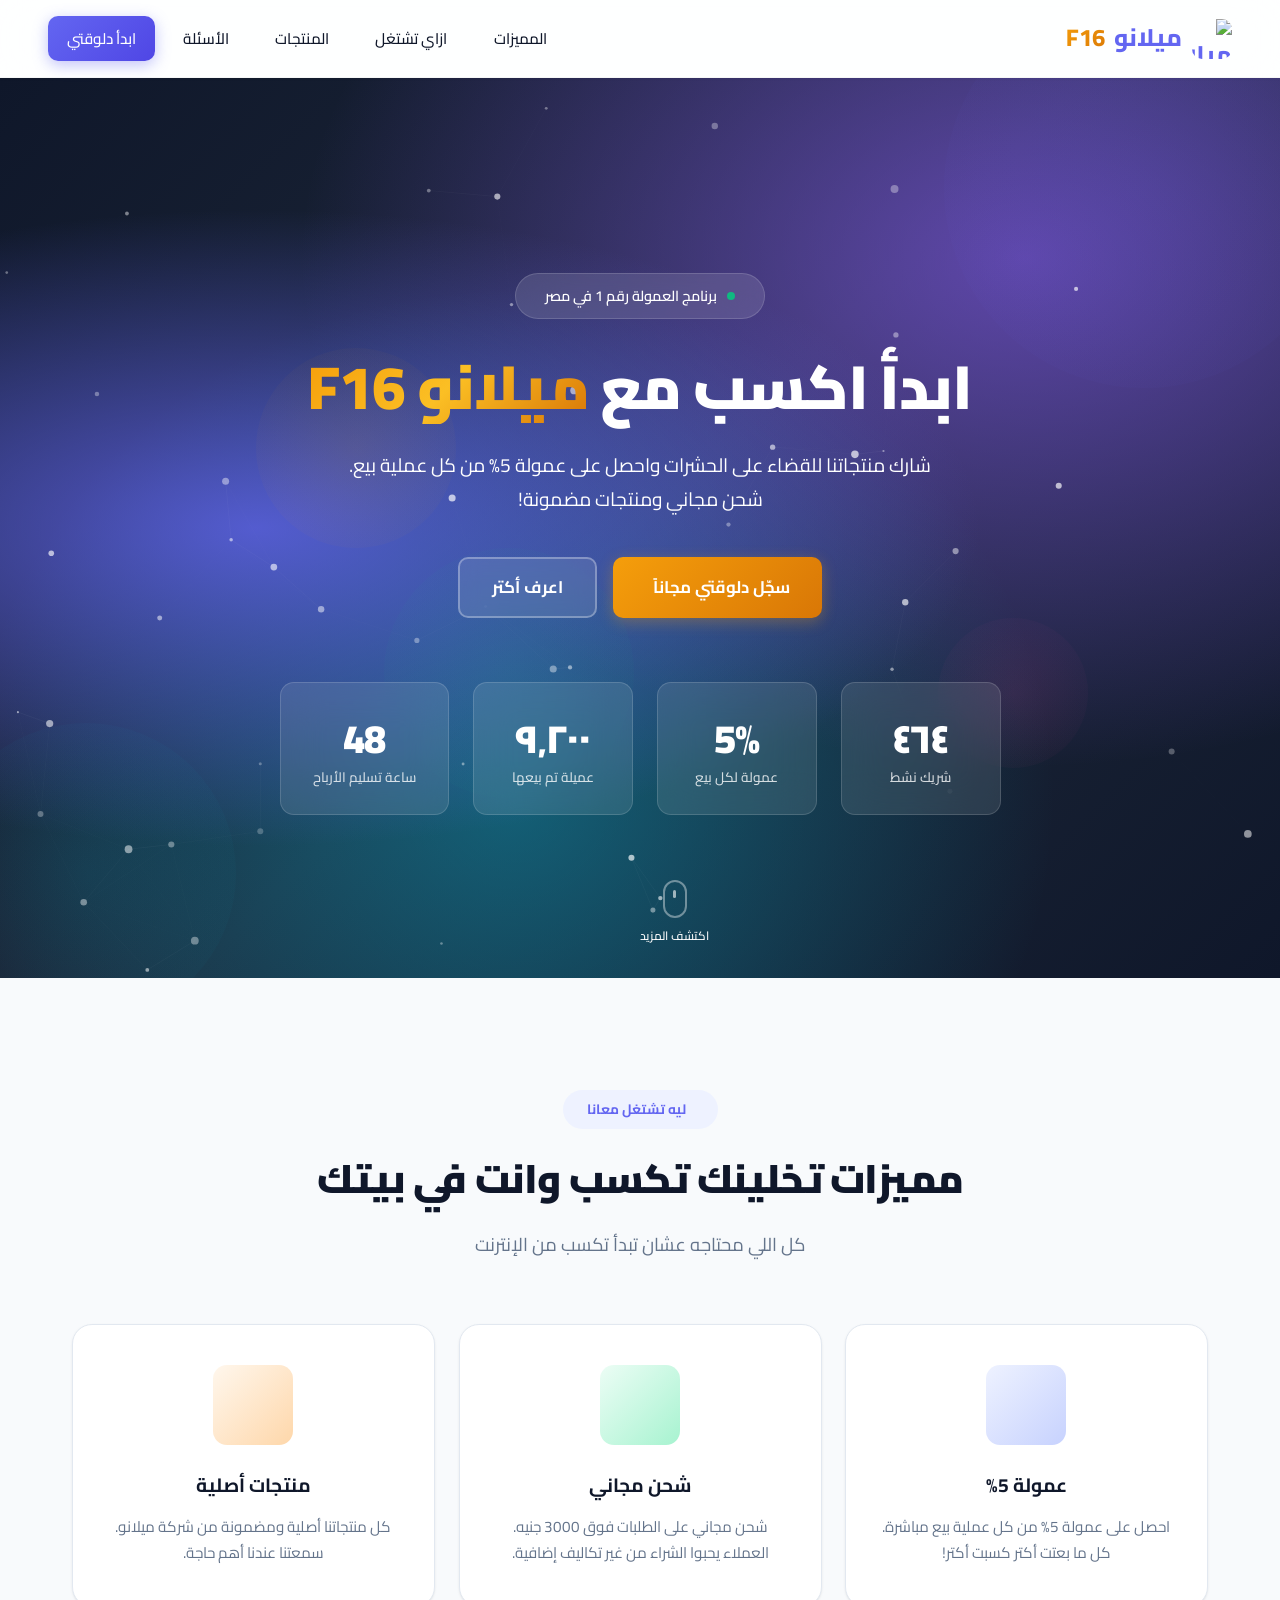
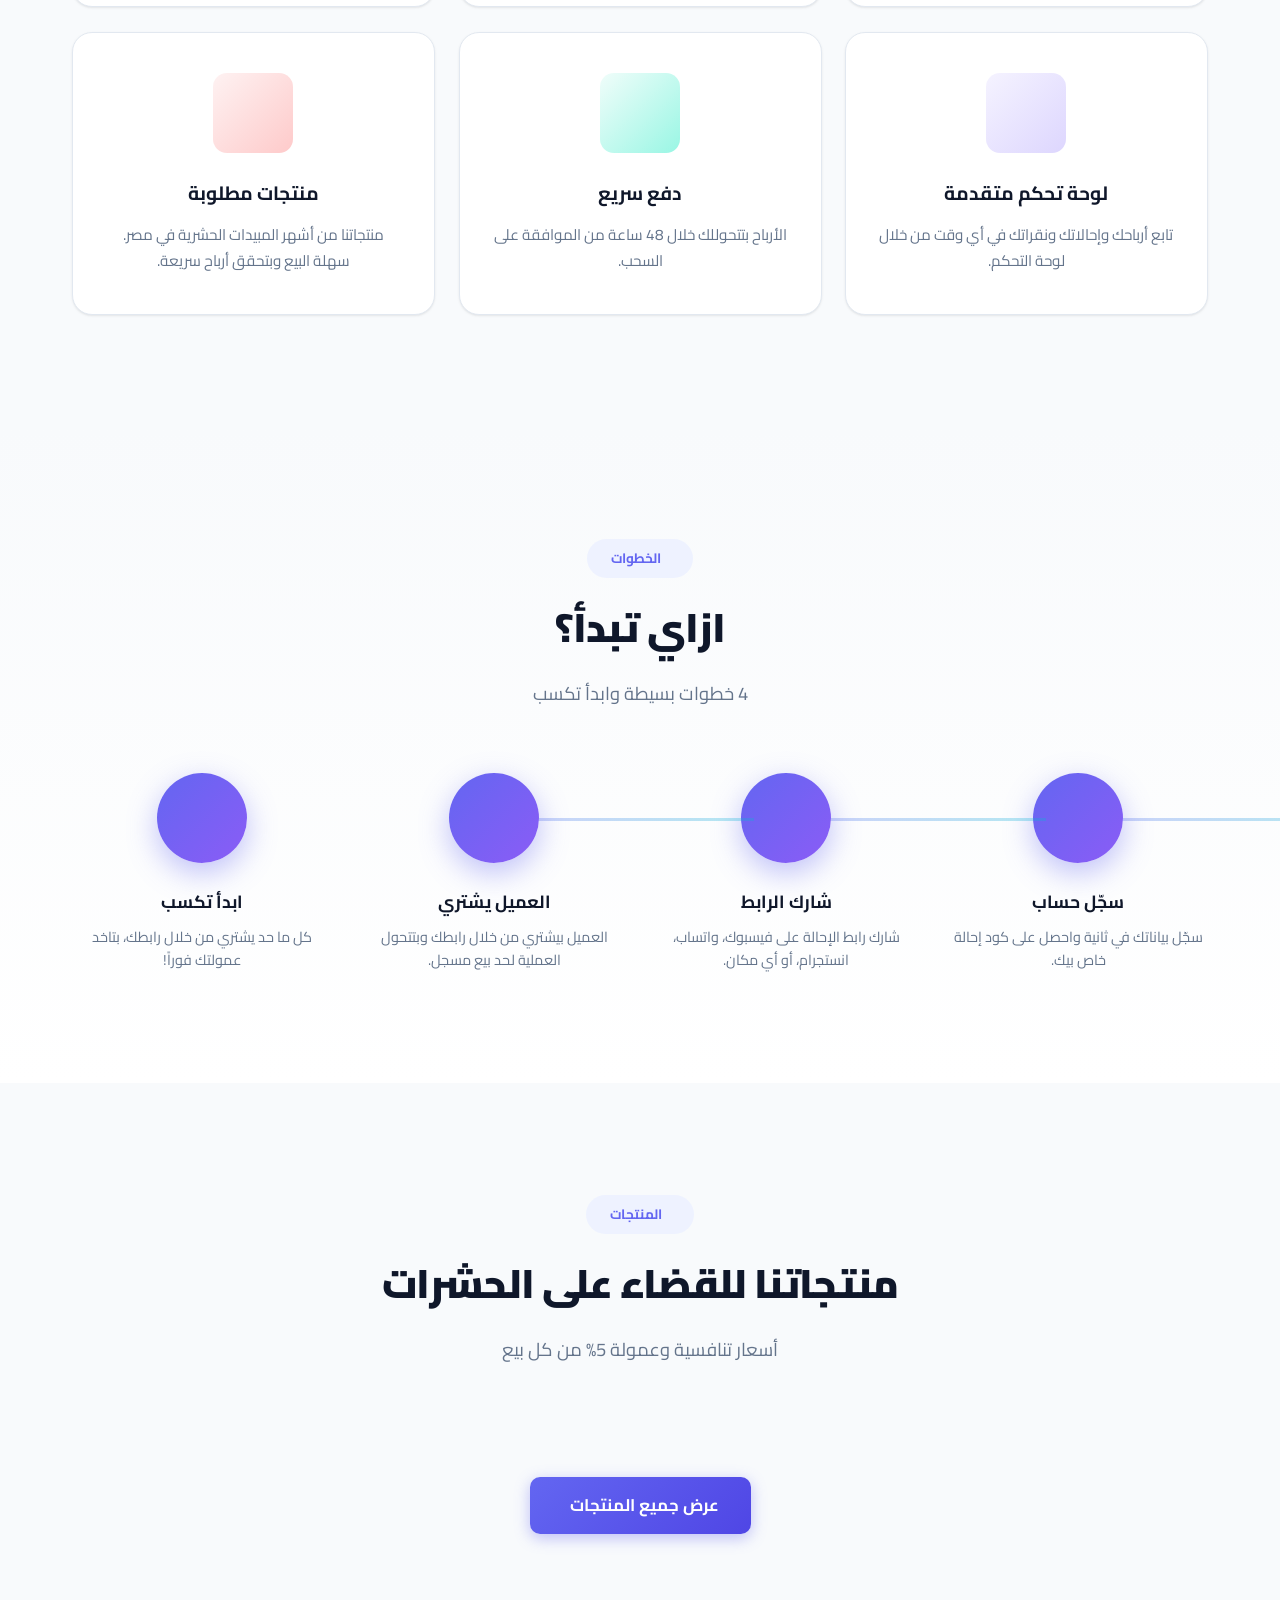
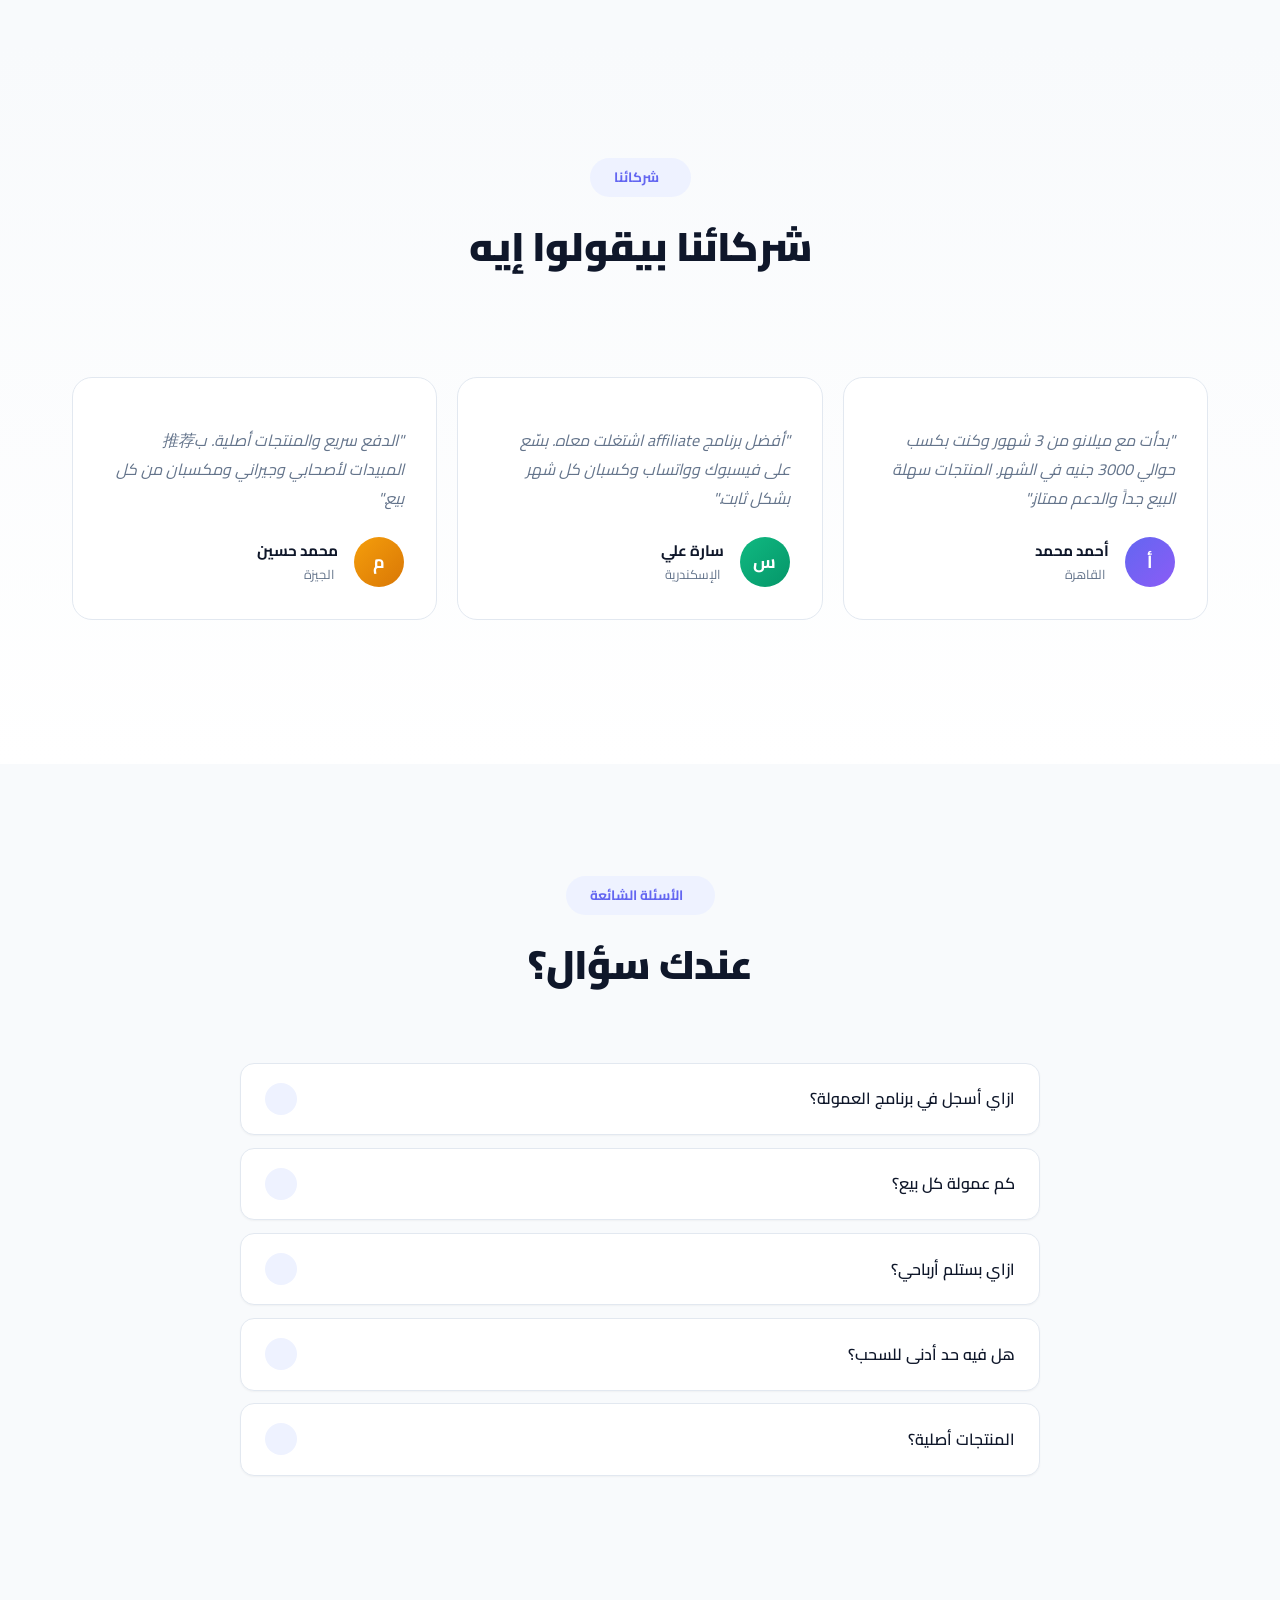
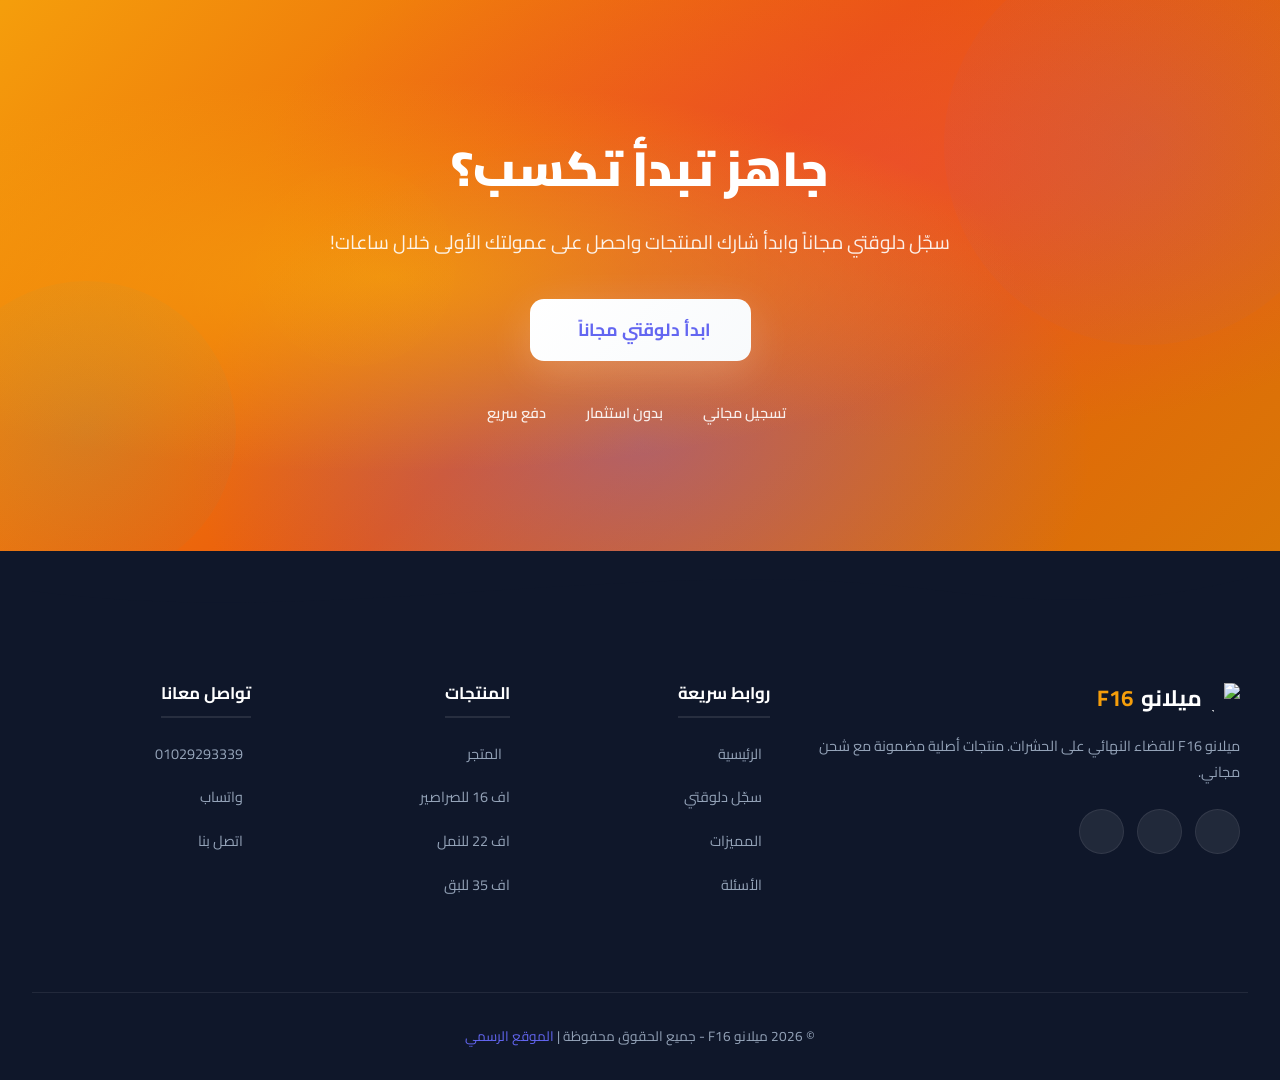
==== commit 4f3ff3c2: "fix: اضافة toggleFaq، toast container، mobile nav toggle" ====
--- a/index.html
+++ b/index.html
@@ -384,6 +384,9 @@
     </div>
   </footer>
 
+  <!-- Toast Container -->
+  <div class="toast-container" id="toast-container"></div>
+
   <script src="js/products-data.js"></script>
   <script src="https://unpkg.com/aos@2.3.1/dist/aos.js"></script>
   <script src="https://cdn.jsdelivr.net/npm/swiper@11/swiper-bundle.min.js"></script>
@@ -395,6 +398,11 @@
       once: true,
       offset: 50
     });
+
+    // ===== FAQ Toggle =====
+    function toggleFaq(el) {
+      el.parentElement.classList.toggle('open');
+    }
 
     // ===== Products Data =====
     const products = window.PRODUCTS || [];
@@ -550,6 +558,7 @@
     // ===== Toast =====
     function showToast(msg, type = 'info') {
       const c = document.getElementById('toast-container');
+      if (!c) return;
       const t = document.createElement('div');
       t.className = `toast toast-${type}`;
       t.innerHTML = msg;
@@ -574,6 +583,11 @@
         scrollIndicator.style.opacity = window.scrollY > 100 ? '0' : '1';
       }
     });
+
+    // ===== Mobile Nav Toggle =====
+    document.querySelector('.mobile-toggle')?.addEventListener('click', function() {
+      document.querySelector('.navbar-links')?.classList.toggle('show');
+    });
   </script>
 </body>
 </html>
--- a/css/landing.css
+++ b/css/landing.css
@@ -1648,7 +1648,23 @@
    ================================================================ */
 @media (max-width: 768px) {
   .navbar { padding: 0.8rem 1.5rem; }
-  .navbar-links { display: none; }
+  .navbar-links {
+    display: none;
+    position: absolute;
+    top: 100%;
+    left: 0;
+    right: 0;
+    background: rgba(255, 255, 255, 0.98);
+    backdrop-filter: blur(20px);
+    padding: 1rem;
+    flex-direction: column;
+    box-shadow: var(--shadow-lg);
+    border-top: 1px solid var(--border);
+    animation: fadeInDown 0.3s ease;
+  }
+  .navbar-links.show {
+    display: flex;
+  }
   .mobile-toggle { display: block; }
   
   .hero {
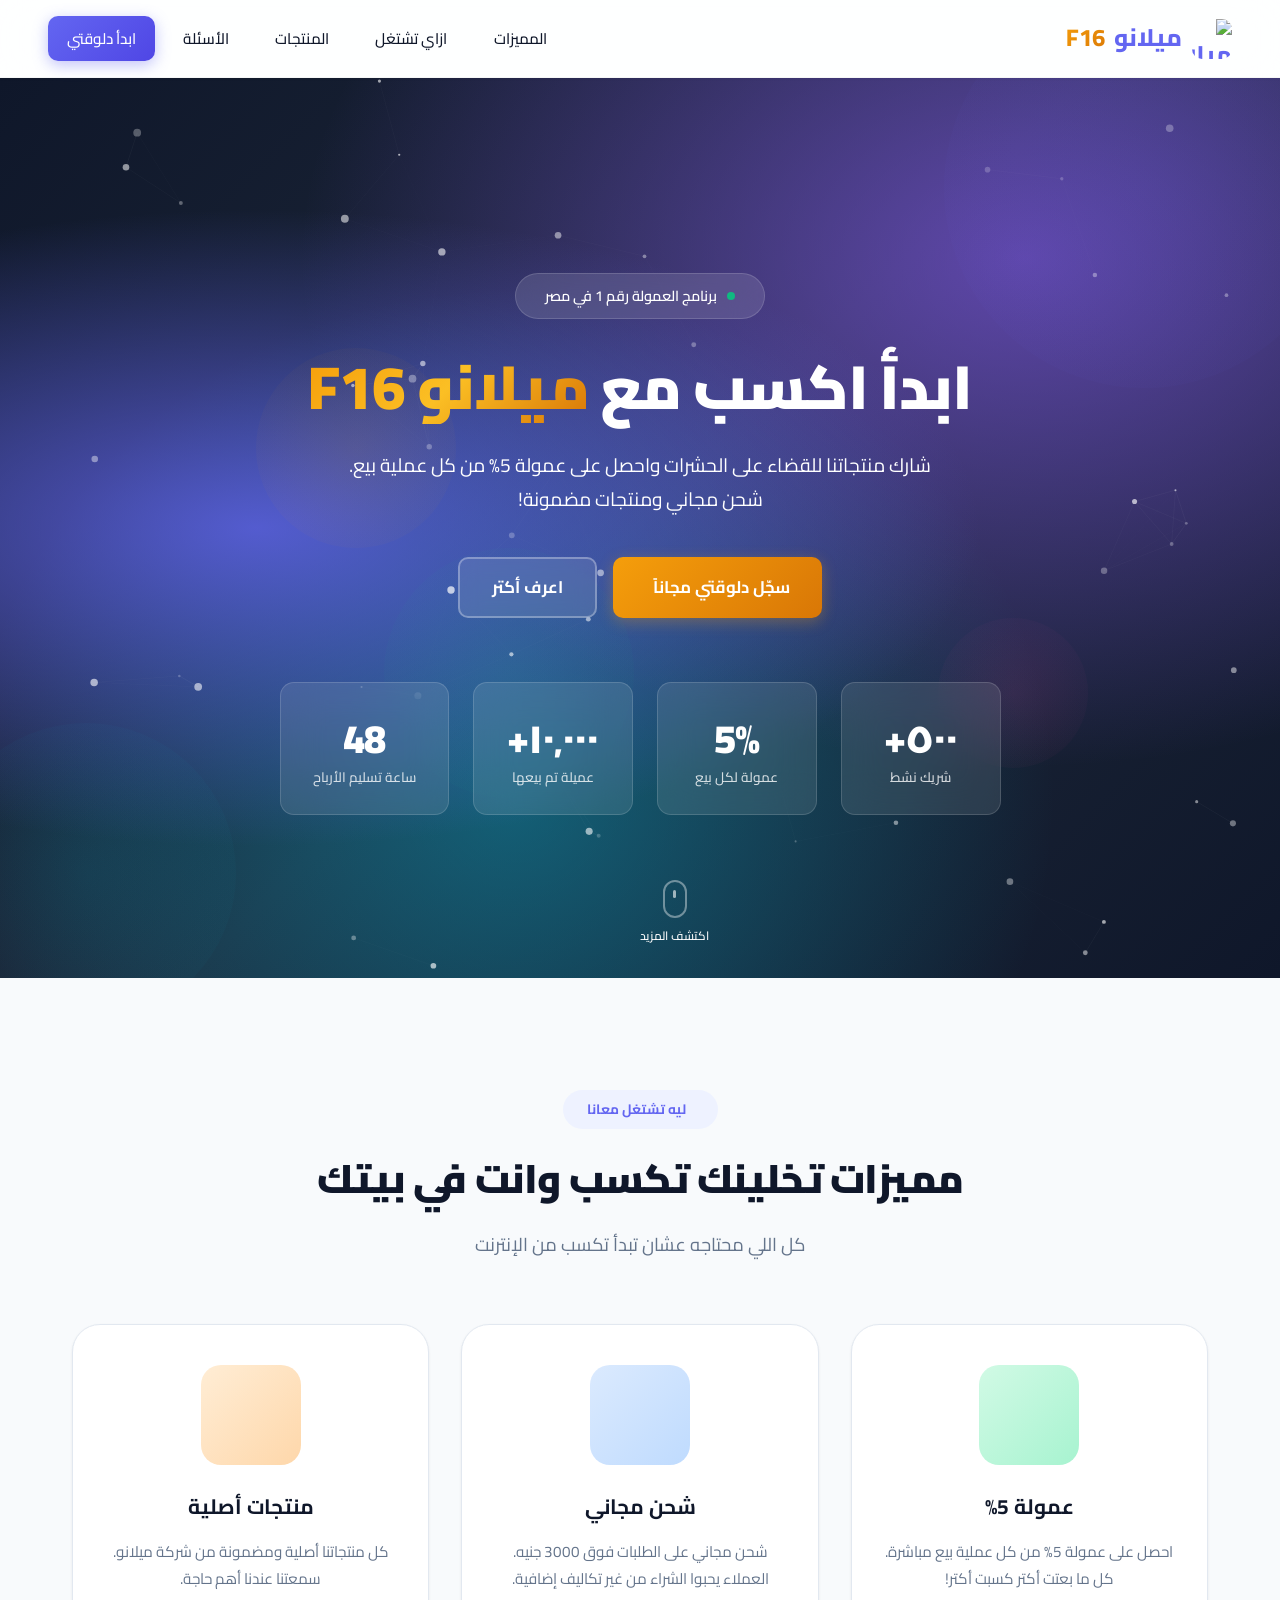
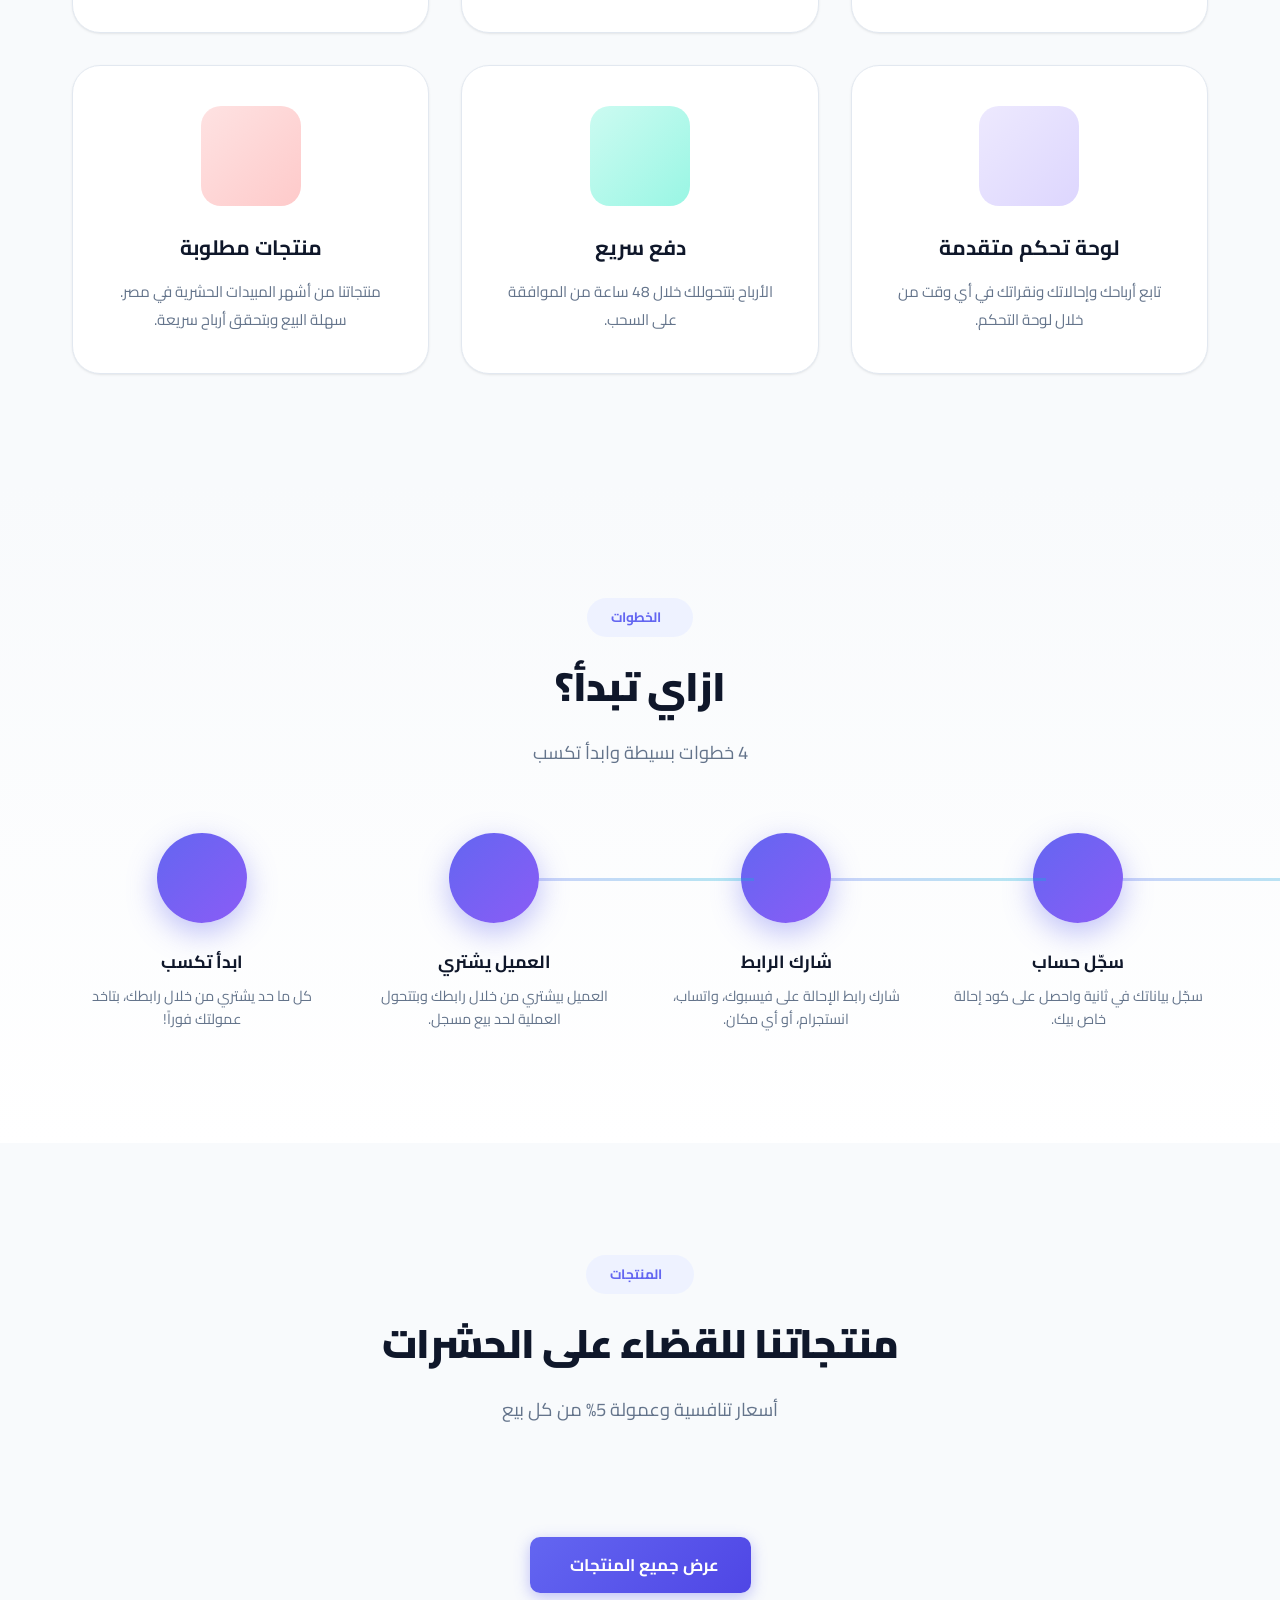
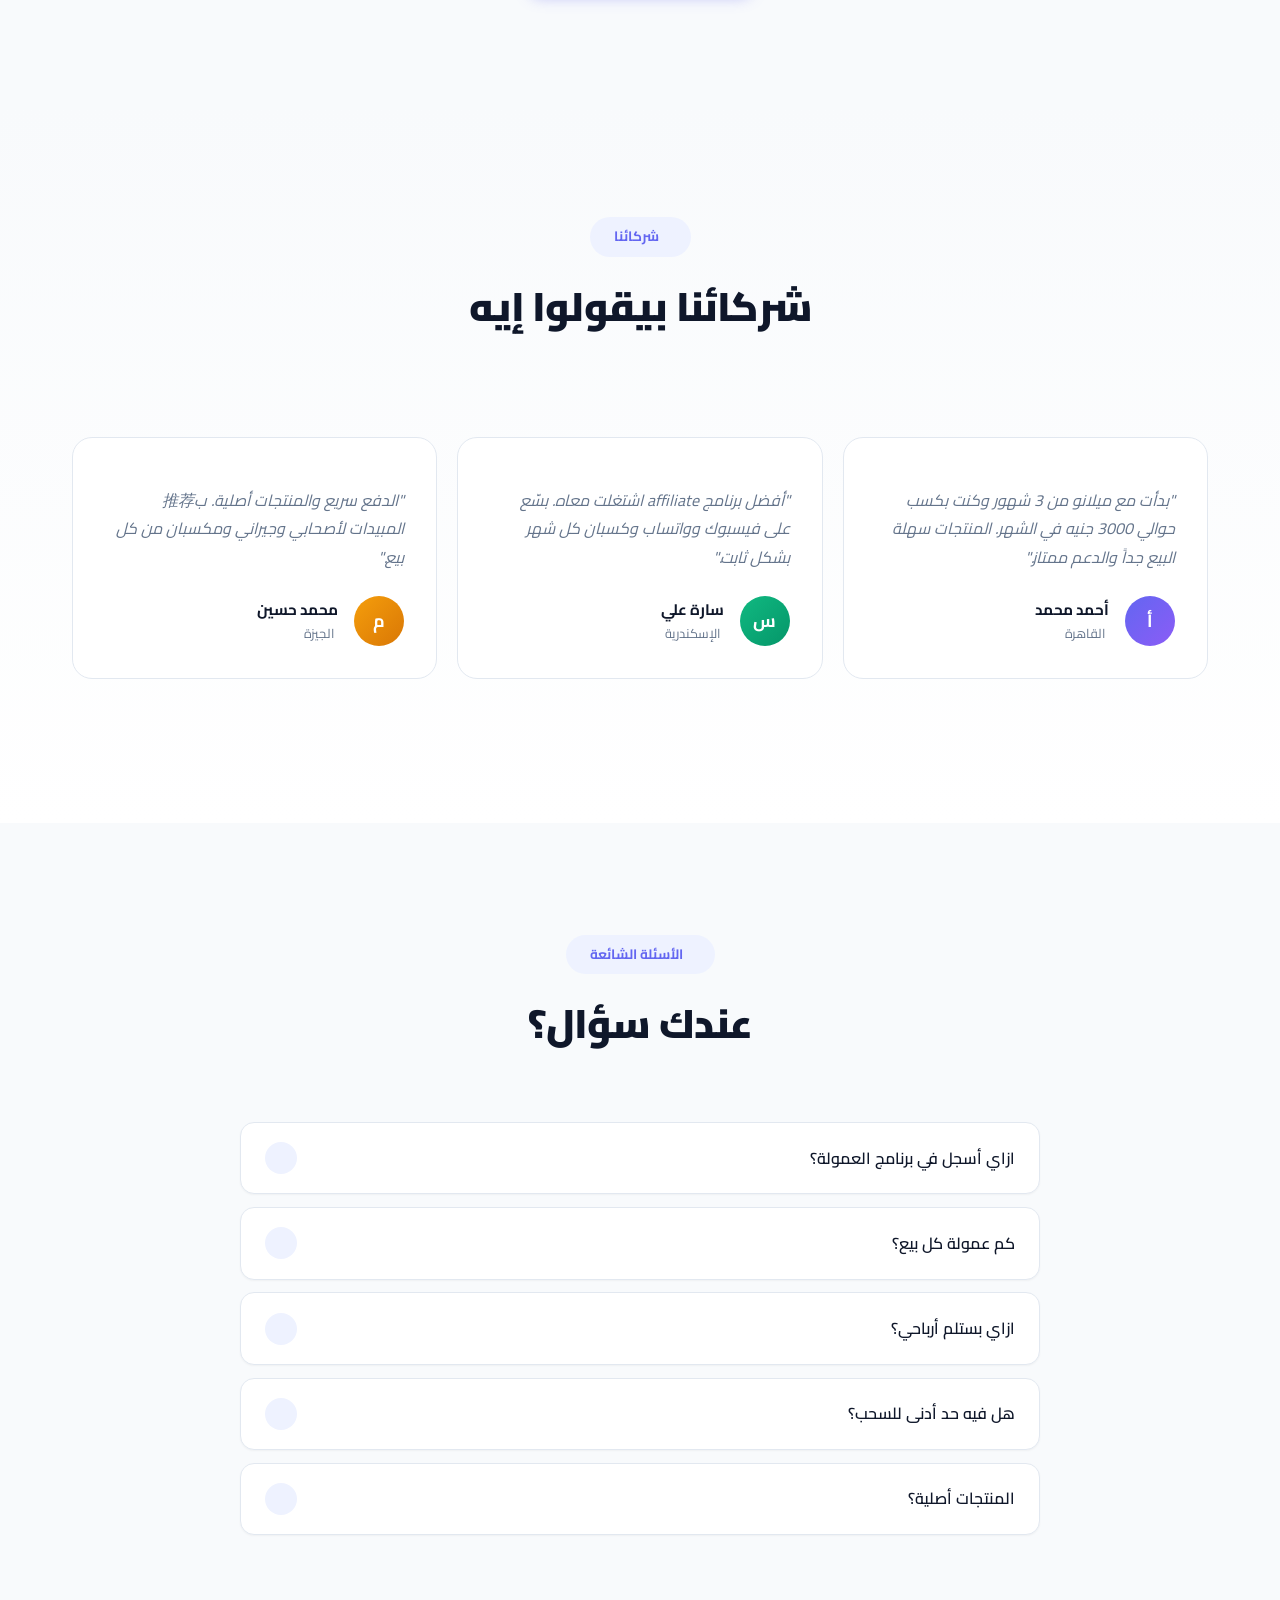
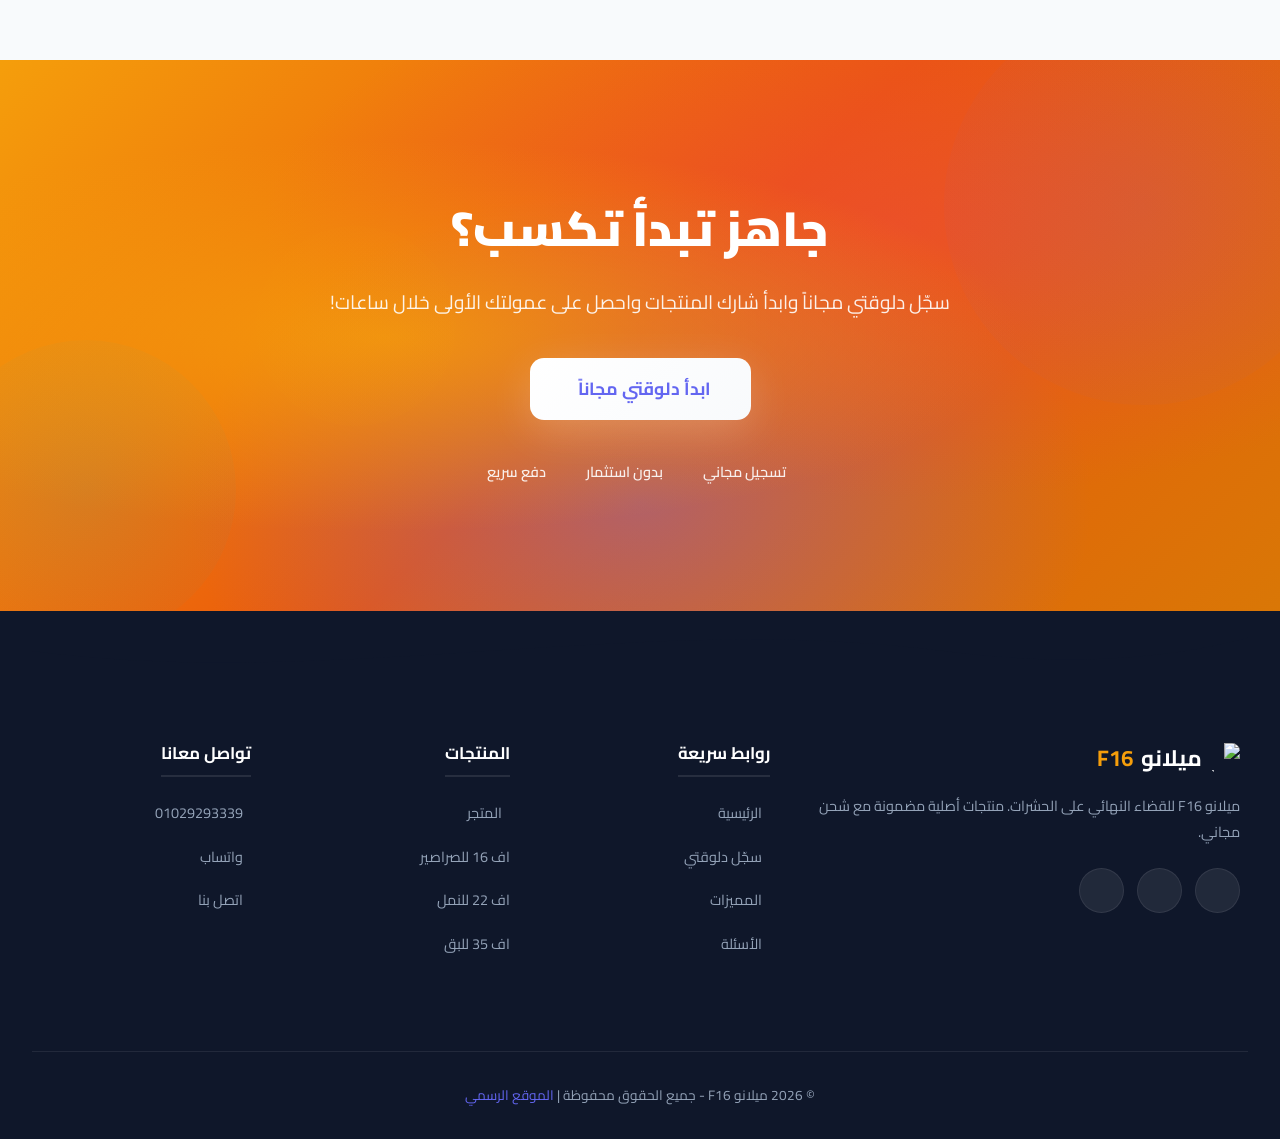
==== commit 86f11240: "feat: تحديث تصميم كروت المميزات - شكل احترافي زي الصورة" ====
--- a/index.html
+++ b/index.html
@@ -110,41 +110,47 @@
       <p data-aos="fade-up">كل اللي محتاجه عشان تبدأ تكسب من الإنترنت</p>
     </div>
     <div class="features-grid">
-      <div class="feature-card glass-card-hover" data-aos="flip-left" data-aos-delay="100">
-        <div class="feature-icon blue"><i class="fi fi-rr-money-bill-wave"></i></div>
+      <div class="feature-card-v2" data-aos="fade-up" data-aos-delay="100">
+        <div class="feature-icon-v2 green-v2">
+          <i class="fi fi-rr-money-bill-wave"></i>
+        </div>
         <h3>عمولة 5%</h3>
         <p>احصل على عمولة 5% من كل عملية بيع مباشرة. كل ما بعتت أكتر كسبت أكتر!</p>
-        <div class="feature-card-glow"></div>
-      </div>
-      <div class="feature-card glass-card-hover" data-aos="flip-left" data-aos-delay="200">
-        <div class="feature-icon green"><i class="fi fi-rr-truck"></i></div>
+      </div>
+      <div class="feature-card-v2" data-aos="fade-up" data-aos-delay="200">
+        <div class="feature-icon-v2 blue-v2">
+          <i class="fi fi-rr-truck"></i>
+        </div>
         <h3>شحن مجاني</h3>
         <p>شحن مجاني على الطلبات فوق 3000 جنيه. العملاء يحبوا الشراء من غير تكاليف إضافية.</p>
-        <div class="feature-card-glow"></div>
-      </div>
-      <div class="feature-card glass-card-hover" data-aos="flip-left" data-aos-delay="300">
-        <div class="feature-icon orange"><i class="fi fi-rr-shield-check"></i></div>
+      </div>
+      <div class="feature-card-v2" data-aos="fade-up" data-aos-delay="300">
+        <div class="feature-icon-v2 orange-v2">
+          <i class="fi fi-rr-shield-check"></i>
+        </div>
         <h3>منتجات أصلية</h3>
         <p>كل منتجاتنا أصلية ومضمونة من شركة ميلانو. سمعتنا عندنا أهم حاجة.</p>
-        <div class="feature-card-glow"></div>
-      </div>
-      <div class="feature-card glass-card-hover" data-aos="flip-left" data-aos-delay="400">
-        <div class="feature-icon purple"><i class="fi fi-rr-chart-tree-map"></i></div>
+      </div>
+      <div class="feature-card-v2" data-aos="fade-up" data-aos-delay="400">
+        <div class="feature-icon-v2 purple-v2">
+          <i class="fi fi-rr-chart-tree-map"></i>
+        </div>
         <h3>لوحة تحكم متقدمة</h3>
         <p>تابع أرباحك وإحالاتك ونقراتك في أي وقت من خلال لوحة التحكم.</p>
-        <div class="feature-card-glow"></div>
-      </div>
-      <div class="feature-card glass-card-hover" data-aos="flip-left" data-aos-delay="500">
-        <div class="feature-icon teal"><i class="fi fi-rr-bolt"></i></div>
+      </div>
+      <div class="feature-card-v2" data-aos="fade-up" data-aos-delay="500">
+        <div class="feature-icon-v2 teal-v2">
+          <i class="fi fi-rr-bolt"></i>
+        </div>
         <h3>دفع سريع</h3>
         <p>الأرباح بتتحوللك خلال 48 ساعة من الموافقة على السحب.</p>
-        <div class="feature-card-glow"></div>
-      </div>
-      <div class="feature-card glass-card-hover" data-aos="flip-left" data-aos-delay="600">
-        <div class="feature-icon red"><i class="fi fi-rr-bullseye"></i></div>
+      </div>
+      <div class="feature-card-v2" data-aos="fade-up" data-aos-delay="600">
+        <div class="feature-icon-v2 red-v2">
+          <i class="fi fi-rr-bullseye"></i>
+        </div>
         <h3>منتجات مطلوبة</h3>
         <p>منتجاتنا من أشهر المبيدات الحشرية في مصر. سهلة البيع وبتحقق أرباح سريعة.</p>
-        <div class="feature-card-glow"></div>
       </div>
     </div>
   </section>
--- a/css/landing.css
+++ b/css/landing.css
@@ -632,125 +632,89 @@
 }
 
 /* ================================================================
-   FEATURES
+   FEATURES V2 - Card Style
    ================================================================ */
 .features-grid {
   display: grid;
   grid-template-columns: repeat(3, 1fr);
-  gap: 1.5rem;
-}
-
-.feature-card {
+  gap: 2rem;
+}
+
+.feature-card-v2 {
   background: var(--card-bg);
-  border-radius: var(--radius-lg);
+  border-radius: var(--radius-xl);
   padding: 2.5rem 2rem;
   text-align: center;
   box-shadow: var(--shadow-sm);
   transition: var(--transition-slow);
-  position: relative;
-  overflow: hidden;
   border: 1px solid var(--border);
   cursor: default;
 }
 
-.feature-card:hover {
-  transform: translateY(-12px);
+.feature-card-v2:hover {
+  transform: translateY(-10px);
   box-shadow: var(--shadow-xl);
   border-color: transparent;
 }
 
-.feature-card-glow {
-  position: absolute;
-  inset: 0;
-  background: radial-gradient(circle at 50% 0%, rgba(99, 102, 241, 0.1), transparent 70%);
-  opacity: 0;
-  transition: var(--transition-slow);
-}
-
-.feature-card:hover .feature-card-glow { opacity: 1; }
-
-.glass-card-hover {
-  position: relative;
-}
-
-.glass-card-hover::before {
-  content: '';
-  position: absolute;
-  top: 0;
-  left: 0;
-  right: 0;
-  height: 3px;
-  background: linear-gradient(90deg, var(--primary), var(--accent), var(--secondary));
-  transform: scaleX(0);
-  transition: var(--transition-slow);
-  transform-origin: right;
-}
-
-.glass-card-hover:hover::before {
-  transform: scaleX(1);
-  transform-origin: left;
-}
-
-.feature-icon {
-  width: 80px;
-  height: 80px;
-  border-radius: var(--radius);
+.feature-icon-v2 {
+  width: 100px;
+  height: 100px;
+  border-radius: var(--radius-lg);
   display: flex;
   align-items: center;
   justify-content: center;
-  font-size: 2rem;
+  font-size: 2.5rem;
   margin: 0 auto 1.5rem;
   transition: var(--transition-slow);
-  position: relative;
-  z-index: 1;
-}
-
-.feature-card:hover .feature-icon {
-  transform: scale(1.15) rotate(-8deg);
+}
+
+.feature-card-v2:hover .feature-icon-v2 {
+  transform: scale(1.1);
   box-shadow: var(--shadow-lg);
 }
 
-.feature-icon.blue {
-  background: linear-gradient(135deg, #eef2ff, #c7d2fe);
-  color: var(--primary);
-}
-.feature-icon.green {
-  background: linear-gradient(135deg, #ecfdf5, #a7f3d0);
-  color: var(--success);
-}
-.feature-icon.orange {
-  background: linear-gradient(135deg, #fff7ed, #fed7aa);
-  color: var(--secondary);
-}
-.feature-icon.purple {
-  background: linear-gradient(135deg, #f5f3ff, #ddd6fe);
-  color: #8b5cf6;
-}
-.feature-icon.teal {
-  background: linear-gradient(135deg, #f0fdfa, #99f6e4);
-  color: #14b8a6;
-}
-.feature-icon.red {
-  background: linear-gradient(135deg, #fef2f2, #fecaca);
-  color: var(--danger);
-}
-
-.feature-card h3 {
+.green-v2 {
+  background: linear-gradient(135deg, #d1fae5, #a7f3d0);
+  color: #059669;
+}
+
+.blue-v2 {
+  background: linear-gradient(135deg, #dbeafe, #bfdbfe);
+  color: #2563eb;
+}
+
+.orange-v2 {
+  background: linear-gradient(135deg, #ffedd5, #fed7aa);
+  color: #ea580c;
+}
+
+.purple-v2 {
+  background: linear-gradient(135deg, #ede9fe, #ddd6fe);
+  color: #7c3aed;
+}
+
+.teal-v2 {
+  background: linear-gradient(135deg, #ccfbf1, #99f6e4);
+  color: #0d9488;
+}
+
+.red-v2 {
+  background: linear-gradient(135deg, #fee2e2, #fecaca);
+  color: #dc2626;
+}
+
+.feature-card-v2 h3 {
   margin-bottom: 0.8rem;
-  font-size: 1.2rem;
+  font-size: 1.3rem;
   font-weight: 700;
-  position: relative;
-  z-index: 1;
-}
-
-.feature-card:hover h3 { color: var(--primary); }
-
-.feature-card p {
+  color: var(--text);
+}
+
+.feature-card-v2 p {
   color: var(--text-secondary);
   font-size: 0.95rem;
-  line-height: 1.7;
-  position: relative;
-  z-index: 1;
+  line-height: 1.8;
 }
 
 /* ================================================================
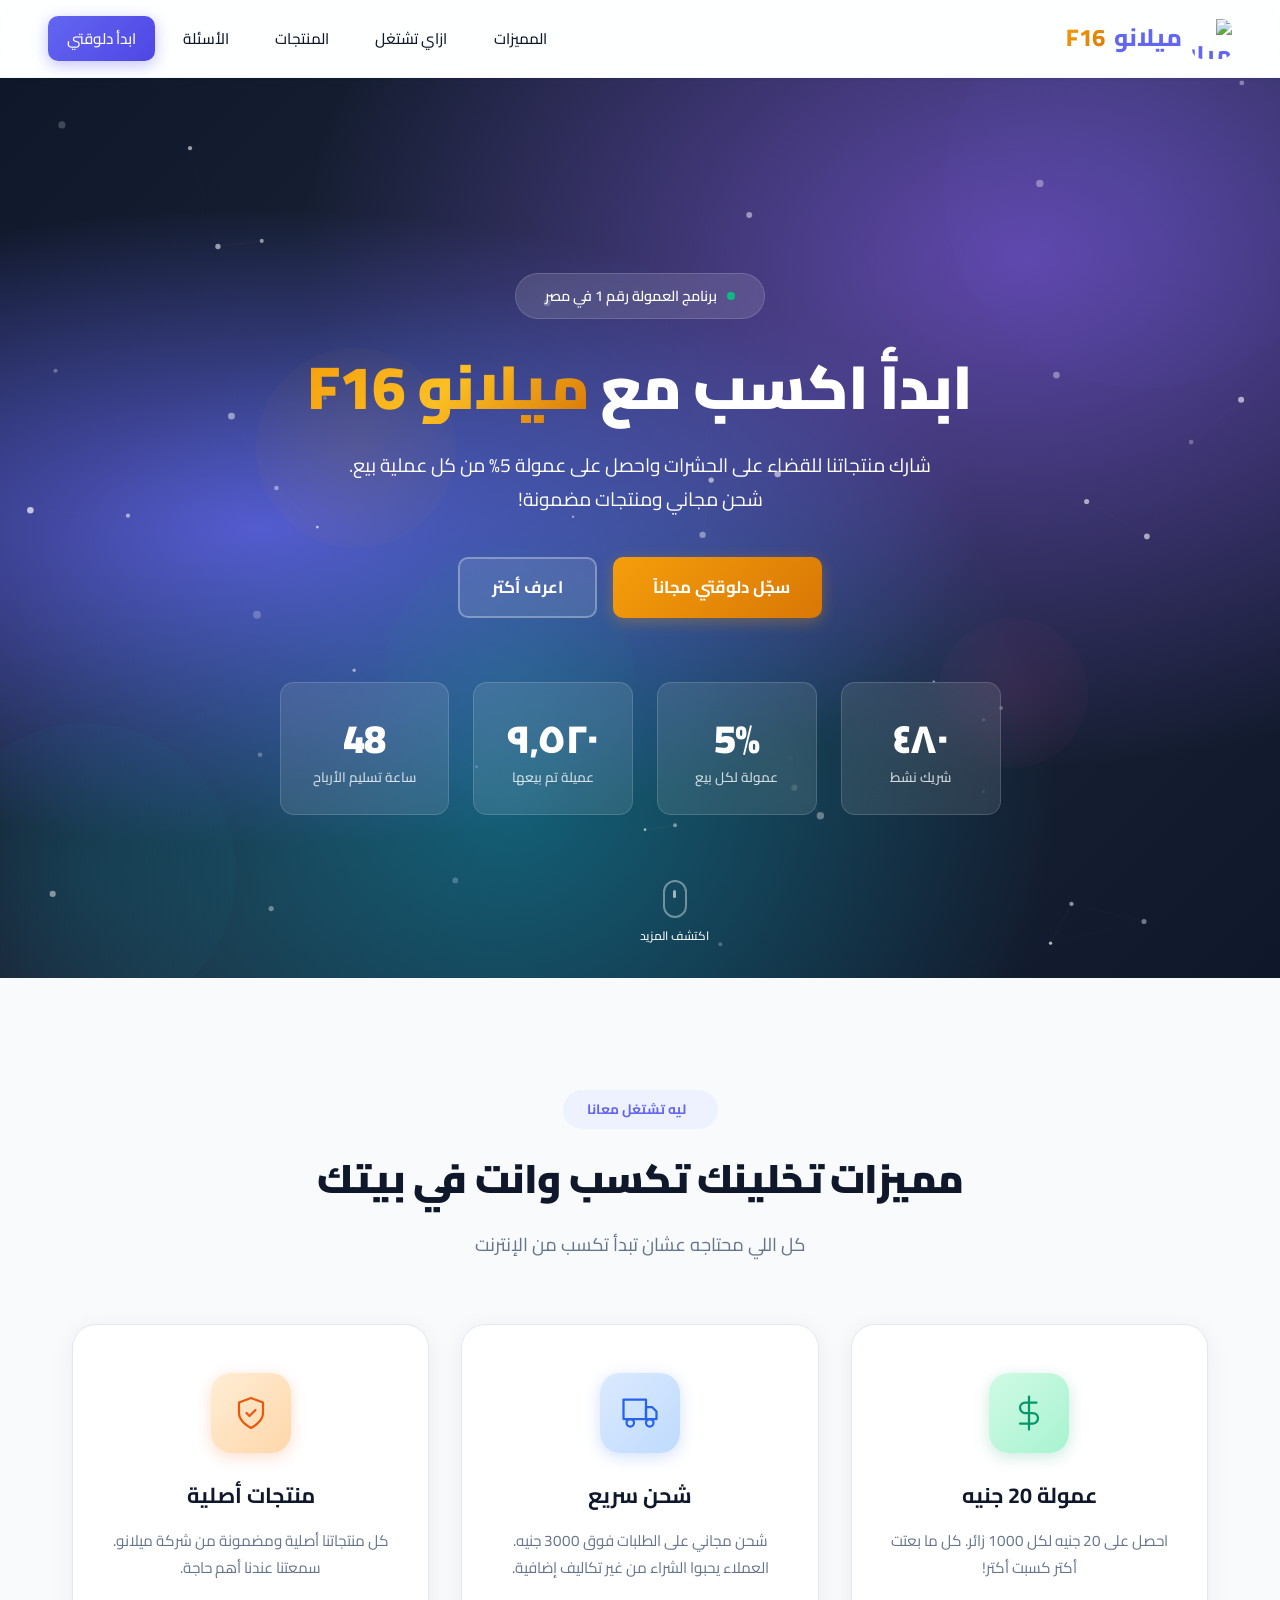
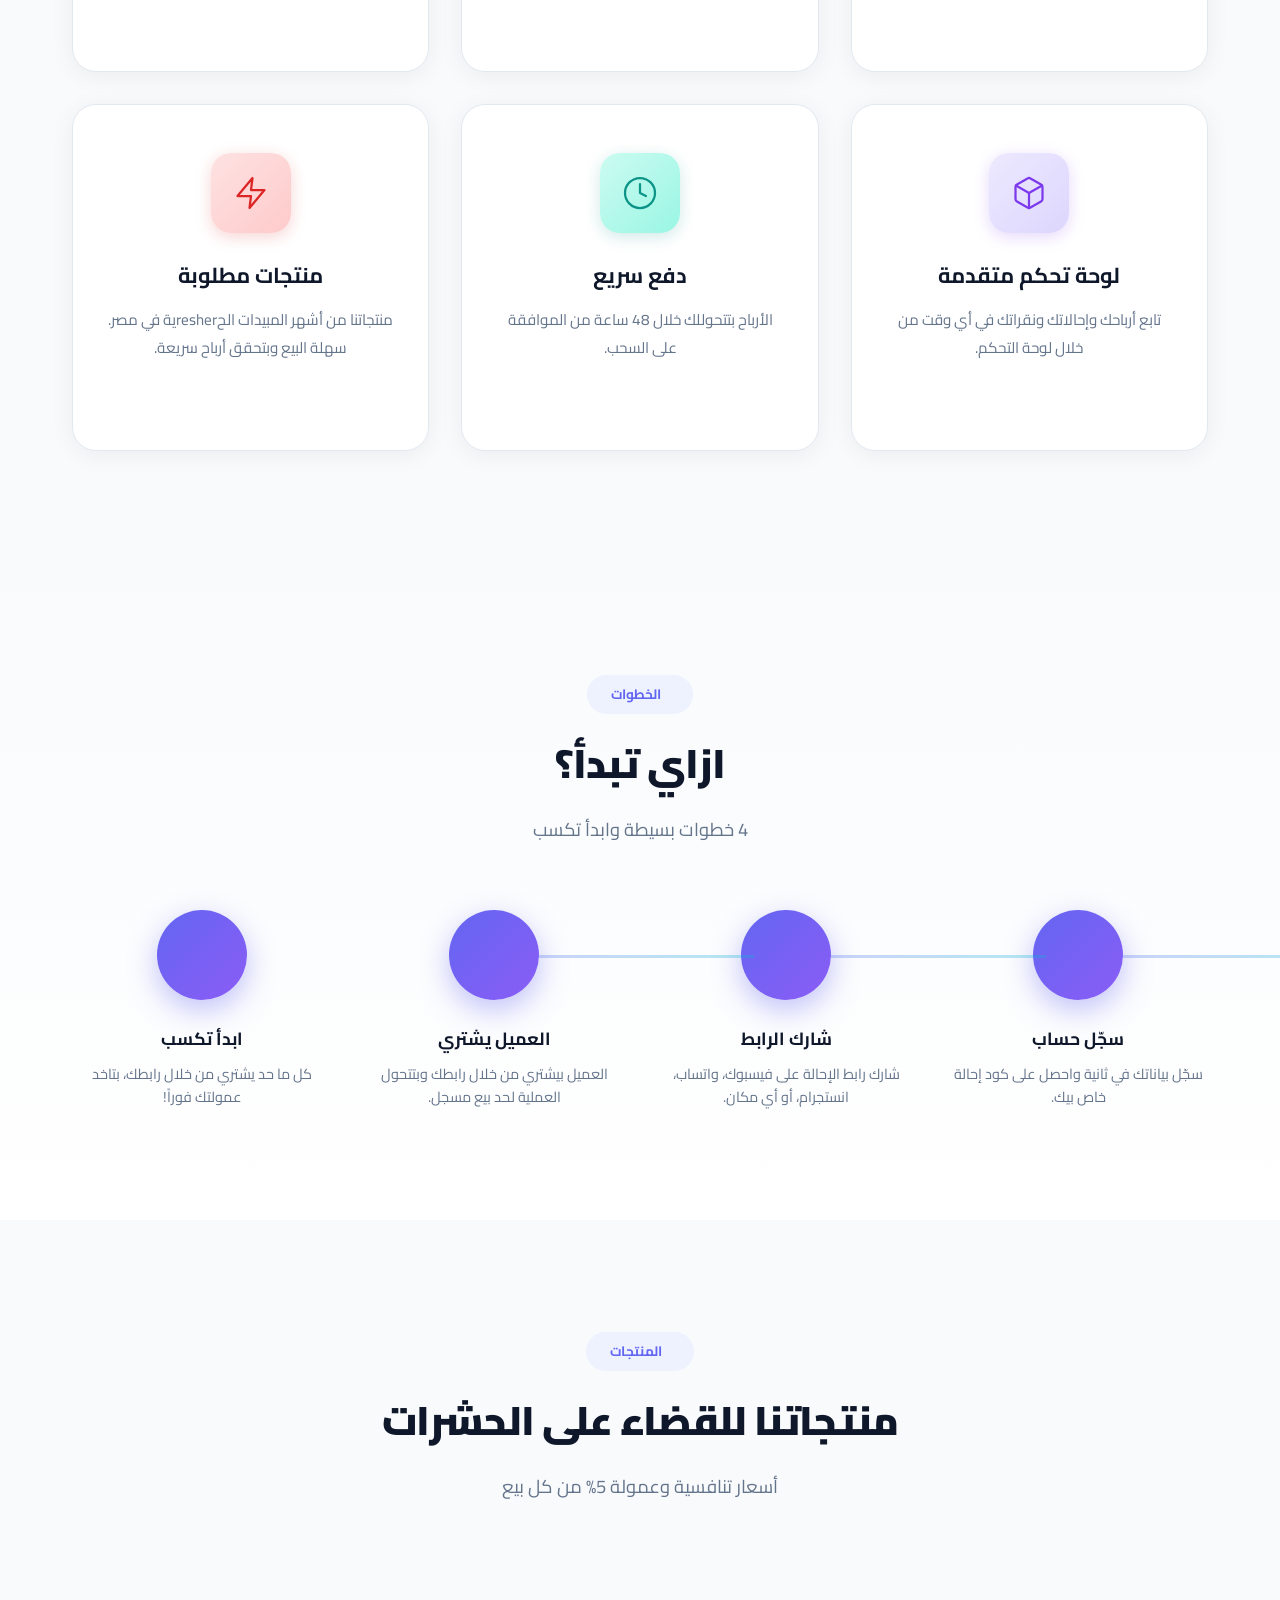
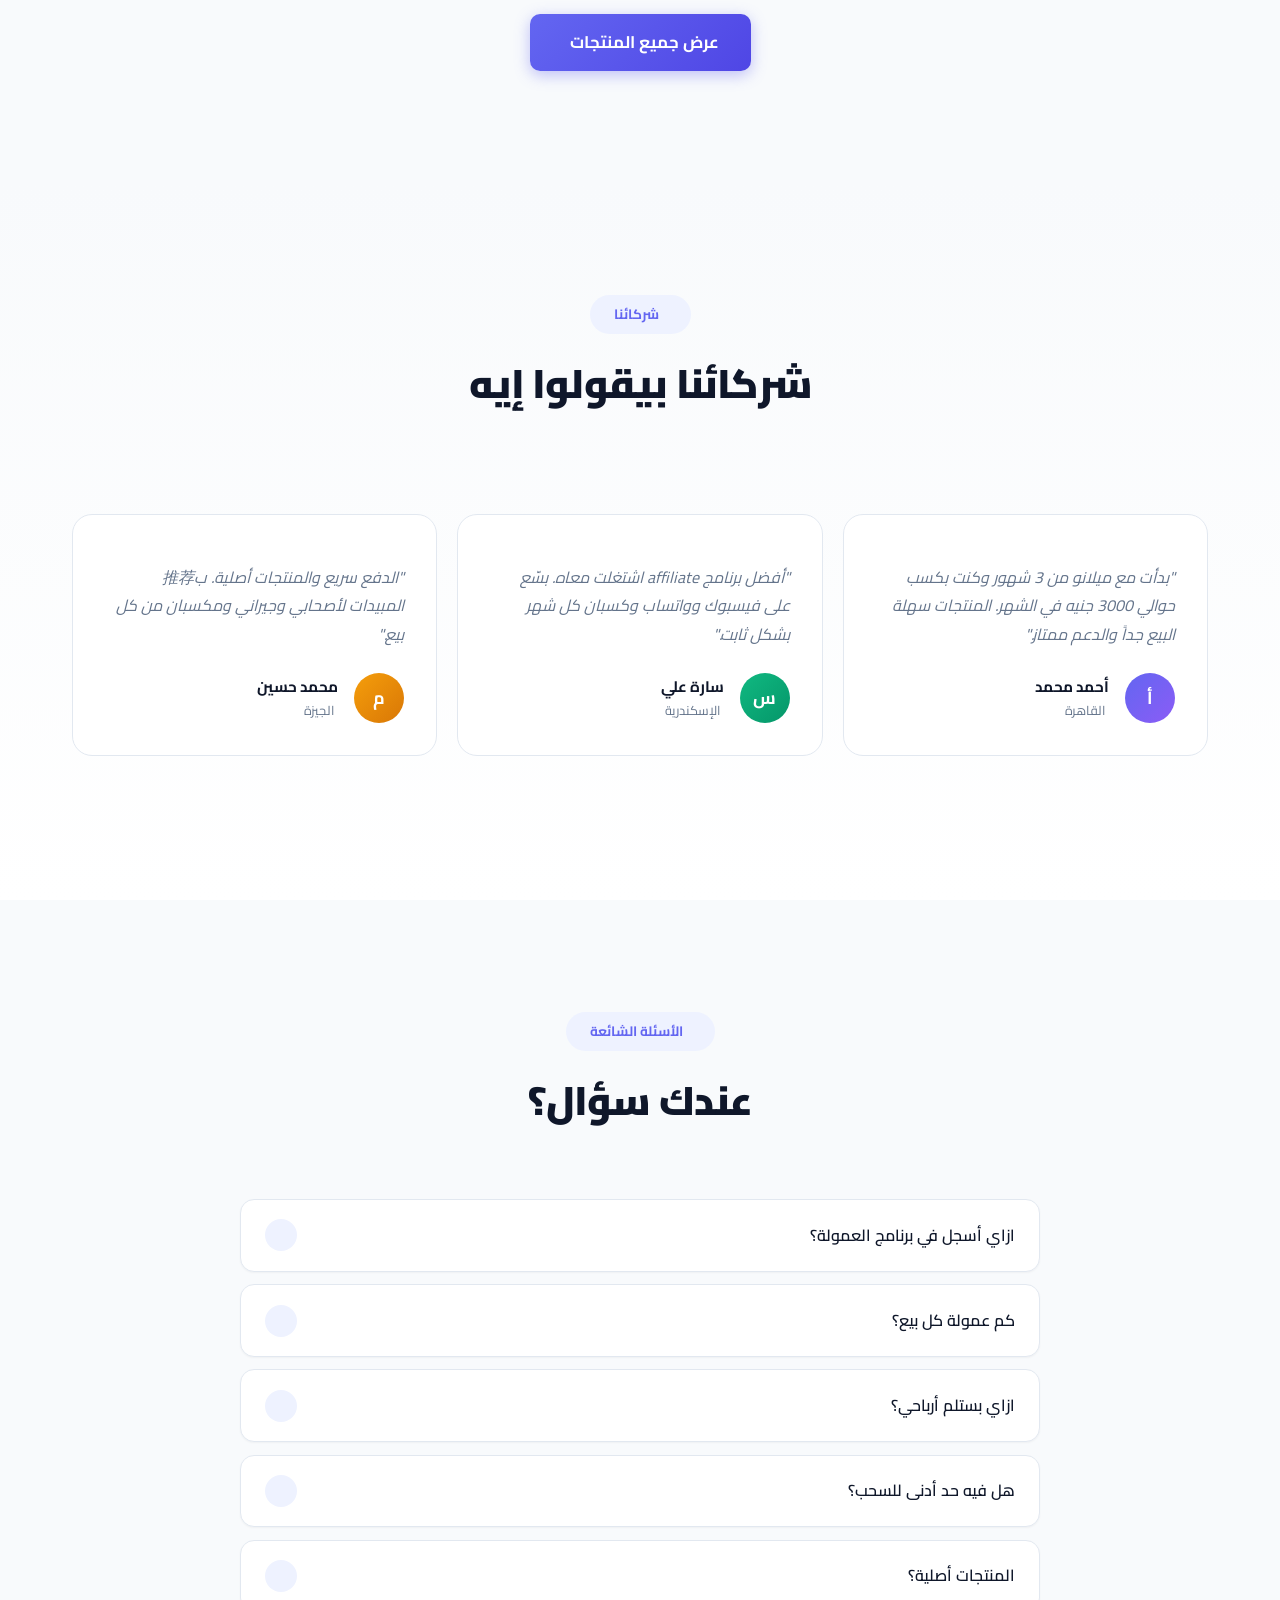
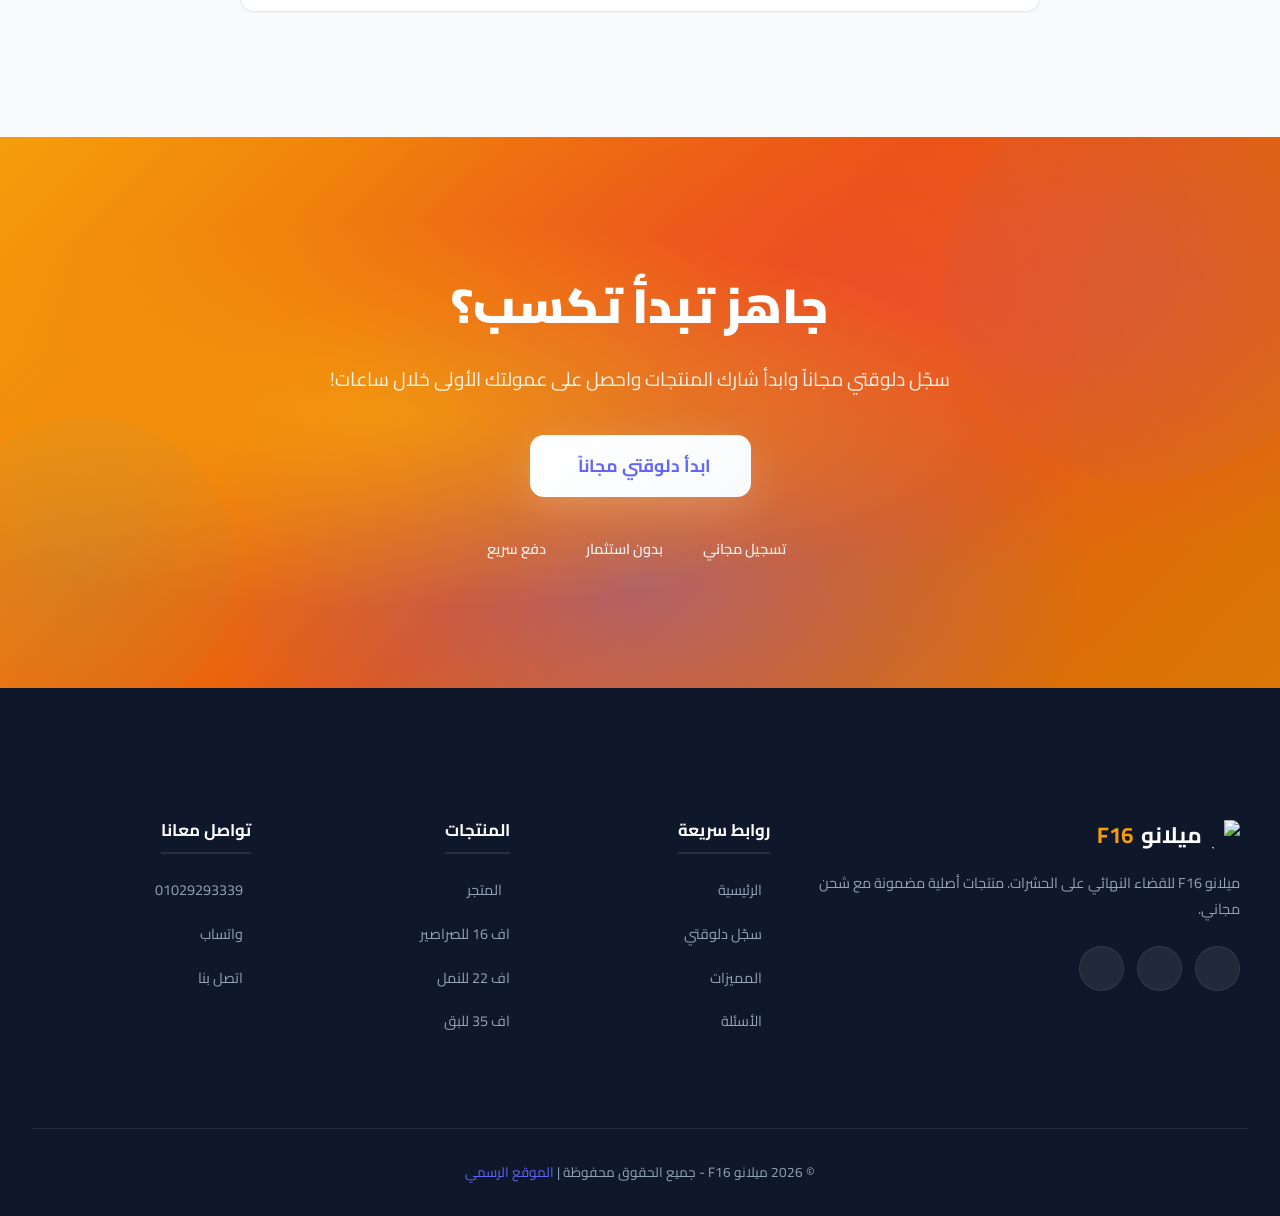
==== commit 489e8e35: "Professional SVG icons + feature cards redesign with badges and hover effects" ====
--- a/index.html
+++ b/index.html
@@ -110,47 +110,73 @@
       <p data-aos="fade-up">كل اللي محتاجه عشان تبدأ تكسب من الإنترنت</p>
     </div>
     <div class="features-grid">
-      <div class="feature-card-v2" data-aos="fade-up" data-aos-delay="100">
-        <div class="feature-icon-v2 green-v2">
-          <i class="fi fi-rr-money-bill-wave"></i>
-        </div>
-        <h3>عمولة 5%</h3>
-        <p>احصل على عمولة 5% من كل عملية بيع مباشرة. كل ما بعتت أكتر كسبت أكتر!</p>
-      </div>
-      <div class="feature-card-v2" data-aos="fade-up" data-aos-delay="200">
-        <div class="feature-icon-v2 blue-v2">
-          <i class="fi fi-rr-truck"></i>
-        </div>
-        <h3>شحن مجاني</h3>
+      <div class="feature-card-pro" data-aos="fade-up" data-aos-delay="100">
+        <div class="feature-icon-pro green-pro">
+          <svg viewBox="0 0 24 24" fill="none" stroke="currentColor" stroke-width="2" stroke-linecap="round" stroke-linejoin="round">
+            <line x1="12" y1="1" x2="12" y2="23"></line>
+            <path d="M17 5H9.5a3.5 3.5 0 0 0 0 7h5a3.5 3.5 0 0 1 0 7H6"></path>
+          </svg>
+        </div>
+        <h3>عمولة 20 جنيه</h3>
+        <p>احصل على 20 جنيه لكل 1000 زائر. كل ما بعتت أكتر كسبت أكتر!</p>
+        <div class="feature-badge-pro">الأكثر ربحاً</div>
+      </div>
+      <div class="feature-card-pro" data-aos="fade-up" data-aos-delay="200">
+        <div class="feature-icon-pro blue-pro">
+          <svg viewBox="0 0 24 24" fill="none" stroke="currentColor" stroke-width="2" stroke-linecap="round" stroke-linejoin="round">
+            <rect x="1" y="3" width="15" height="13"></rect>
+            <polygon points="16 8 20 8 23 11 23 16 16 16 16 8"></polygon>
+            <circle cx="5.5" cy="18.5" r="2.5"></circle>
+            <circle cx="18.5" cy="18.5" r="2.5"></circle>
+          </svg>
+        </div>
+        <h3>شحن سريع</h3>
         <p>شحن مجاني على الطلبات فوق 3000 جنيه. العملاء يحبوا الشراء من غير تكاليف إضافية.</p>
-      </div>
-      <div class="feature-card-v2" data-aos="fade-up" data-aos-delay="300">
-        <div class="feature-icon-v2 orange-v2">
-          <i class="fi fi-rr-shield-check"></i>
+        <div class="feature-badge-pro">مميزات إضافية</div>
+      </div>
+      <div class="feature-card-pro" data-aos="fade-up" data-aos-delay="300">
+        <div class="feature-icon-pro orange-pro">
+          <svg viewBox="0 0 24 24" fill="none" stroke="currentColor" stroke-width="2" stroke-linecap="round" stroke-linejoin="round">
+            <path d="M12 22s8-4 8-10V5l-8-3-8 3v7c0 6 8 10 8 10z"></path>
+            <polyline points="9 12 11 14 15 10"></polyline>
+          </svg>
         </div>
         <h3>منتجات أصلية</h3>
         <p>كل منتجاتنا أصلية ومضمونة من شركة ميلانو. سمعتنا عندنا أهم حاجة.</p>
-      </div>
-      <div class="feature-card-v2" data-aos="fade-up" data-aos-delay="400">
-        <div class="feature-icon-v2 purple-v2">
-          <i class="fi fi-rr-chart-tree-map"></i>
+        <div class="feature-badge-pro">مضمون 100%</div>
+      </div>
+      <div class="feature-card-pro" data-aos="fade-up" data-aos-delay="400">
+        <div class="feature-icon-pro purple-pro">
+          <svg viewBox="0 0 24 24" fill="none" stroke="currentColor" stroke-width="2" stroke-linecap="round" stroke-linejoin="round">
+            <path d="M21 16V8a2 2 0 0 0-1-1.73l-7-4a2 2 0 0 0-2 0l-7 4A2 2 0 0 0 3 8v8a2 2 0 0 0 1 1.73l7 4a2 2 0 0 0 2 0l7-4A2 2 0 0 0 21 16z"></path>
+            <polyline points="3.27 6.96 12 12.01 20.73 6.96"></polyline>
+            <line x1="12" y1="22.08" x2="12" y2="12"></line>
+          </svg>
         </div>
         <h3>لوحة تحكم متقدمة</h3>
         <p>تابع أرباحك وإحالاتك ونقراتك في أي وقت من خلال لوحة التحكم.</p>
-      </div>
-      <div class="feature-card-v2" data-aos="fade-up" data-aos-delay="500">
-        <div class="feature-icon-v2 teal-v2">
-          <i class="fi fi-rr-bolt"></i>
+        <div class="feature-badge-pro">تحديث مباشر</div>
+      </div>
+      <div class="feature-card-pro" data-aos="fade-up" data-aos-delay="500">
+        <div class="feature-icon-pro teal-pro">
+          <svg viewBox="0 0 24 24" fill="none" stroke="currentColor" stroke-width="2" stroke-linecap="round" stroke-linejoin="round">
+            <circle cx="12" cy="12" r="10"></circle>
+            <polyline points="12 6 12 12 16 14"></polyline>
+          </svg>
         </div>
         <h3>دفع سريع</h3>
         <p>الأرباح بتتحوللك خلال 48 ساعة من الموافقة على السحب.</p>
-      </div>
-      <div class="feature-card-v2" data-aos="fade-up" data-aos-delay="600">
-        <div class="feature-icon-v2 red-v2">
-          <i class="fi fi-rr-bullseye"></i>
+        <div class="feature-badge-pro">24-48 ساعة</div>
+      </div>
+      <div class="feature-card-pro" data-aos="fade-up" data-aos-delay="600">
+        <div class="feature-icon-pro red-pro">
+          <svg viewBox="0 0 24 24" fill="none" stroke="currentColor" stroke-width="2" stroke-linecap="round" stroke-linejoin="round">
+            <polygon points="13 2 3 14 12 14 11 22 21 10 12 10 13 2"></polygon>
+          </svg>
         </div>
         <h3>منتجات مطلوبة</h3>
-        <p>منتجاتنا من أشهر المبيدات الحشرية في مصر. سهلة البيع وبتحقق أرباح سريعة.</p>
+        <p>منتجاتنا من أشهر المبيدات الحresherية في مصر. سهلة البيع وبتحقق أرباح سريعة.</p>
+        <div class="feature-badge-pro">الأكثر مبيعاً</div>
       </div>
     </div>
   </section>
--- a/css/landing.css
+++ b/css/landing.css
@@ -718,6 +718,136 @@
 }
 
 /* ================================================================
+   FEATURES PRO - PROFESSIONAL SaaS CARDS
+   ================================================================ */
+.feature-card-pro {
+  background: var(--card-bg);
+  border-radius: 24px;
+  padding: 3rem 2rem 2.5rem;
+  text-align: center;
+  box-shadow: 0 4px 24px rgba(0,0,0,0.06);
+  transition: all 0.4s cubic-bezier(0.25, 0.46, 0.45, 0.94);
+  border: 1px solid var(--border);
+  cursor: default;
+  position: relative;
+  overflow: hidden;
+}
+
+.feature-card-pro::before {
+  content: '';
+  position: absolute;
+  top: 0;
+  left: 0;
+  right: 0;
+  height: 4px;
+  background: linear-gradient(90deg, var(--primary), var(--accent));
+  opacity: 0;
+  transition: opacity 0.4s ease;
+}
+
+.feature-card-pro:hover {
+  transform: translateY(-12px);
+  box-shadow: 0 20px 60px rgba(99, 102, 241, 0.15);
+  border-color: transparent;
+}
+
+.feature-card-pro:hover::before {
+  opacity: 1;
+}
+
+.feature-icon-pro {
+  width: 80px;
+  height: 80px;
+  border-radius: 20px;
+  display: flex;
+  align-items: center;
+  justify-content: center;
+  margin: 0 auto 1.5rem;
+  transition: all 0.4s cubic-bezier(0.25, 0.46, 0.45, 0.94);
+  position: relative;
+}
+
+.feature-icon-pro svg {
+  width: 36px;
+  height: 36px;
+  stroke-width: 1.5;
+}
+
+.feature-card-pro:hover .feature-icon-pro {
+  transform: scale(1.1) rotate(5deg);
+  box-shadow: 0 8px 24px rgba(0,0,0,0.12);
+}
+
+.green-pro {
+  background: linear-gradient(135deg, #d1fae5, #a7f3d0);
+  color: #059669;
+  box-shadow: 0 4px 16px rgba(5, 150, 105, 0.2);
+}
+
+.blue-pro {
+  background: linear-gradient(135deg, #dbeafe, #bfdbfe);
+  color: #2563eb;
+  box-shadow: 0 4px 16px rgba(37, 99, 235, 0.2);
+}
+
+.orange-pro {
+  background: linear-gradient(135deg, #ffedd5, #fed7aa);
+  color: #ea580c;
+  box-shadow: 0 4px 16px rgba(234, 88, 12, 0.2);
+}
+
+.purple-pro {
+  background: linear-gradient(135deg, #ede9fe, #ddd6fe);
+  color: #7c3aed;
+  box-shadow: 0 4px 16px rgba(124, 58, 237, 0.2);
+}
+
+.teal-pro {
+  background: linear-gradient(135deg, #ccfbf1, #99f6e4);
+  color: #0d9488;
+  box-shadow: 0 4px 16px rgba(13, 148, 136, 0.2);
+}
+
+.red-pro {
+  background: linear-gradient(135deg, #fee2e2, #fecaca);
+  color: #dc2626;
+  box-shadow: 0 4px 16px rgba(220, 38, 38, 0.2);
+}
+
+.feature-card-pro h3 {
+  margin-bottom: 0.8rem;
+  font-size: 1.35rem;
+  font-weight: 700;
+  color: var(--text);
+}
+
+.feature-card-pro p {
+  color: var(--text-secondary);
+  font-size: 0.95rem;
+  line-height: 1.8;
+  margin-bottom: 1rem;
+}
+
+.feature-badge-pro {
+  display: inline-block;
+  background: linear-gradient(135deg, var(--primary), var(--accent));
+  color: white;
+  padding: 0.4rem 1rem;
+  border-radius: 50px;
+  font-size: 0.75rem;
+  font-weight: 600;
+  letter-spacing: 0.5px;
+  opacity: 0;
+  transform: translateY(10px);
+  transition: all 0.4s ease;
+}
+
+.feature-card-pro:hover .feature-badge-pro {
+  opacity: 1;
+  transform: translateY(0);
+}
+
+/* ================================================================
    STEPS
    ================================================================ */
 .steps-container {
@@ -1598,6 +1728,9 @@
    ================================================================ */
 @media (max-width: 1024px) {
   .features-grid { grid-template-columns: repeat(2, 1fr); }
+  .feature-card-pro { padding: 2.5rem 1.5rem 2rem; }
+  .feature-icon-pro { width: 75px; height: 75px; }
+  .feature-icon-pro svg { width: 32px; height: 32px; }
   .steps-container { grid-template-columns: repeat(2, 1fr); }
   .step-connector { display: none; }
   .footer-grid { grid-template-columns: repeat(2, 1fr); }
@@ -1642,6 +1775,9 @@
   .hero-stat { min-width: 200px; width: 100%; }
   
   .features-grid { grid-template-columns: 1fr; }
+  .feature-card-pro { padding: 2.5rem 1.5rem 2rem; }
+  .feature-icon-pro { width: 70px; height: 70px; }
+  .feature-icon-pro svg { width: 30px; height: 30px; }
   .steps-container { grid-template-columns: 1fr; }
   .footer-grid { grid-template-columns: 1fr; }
   
